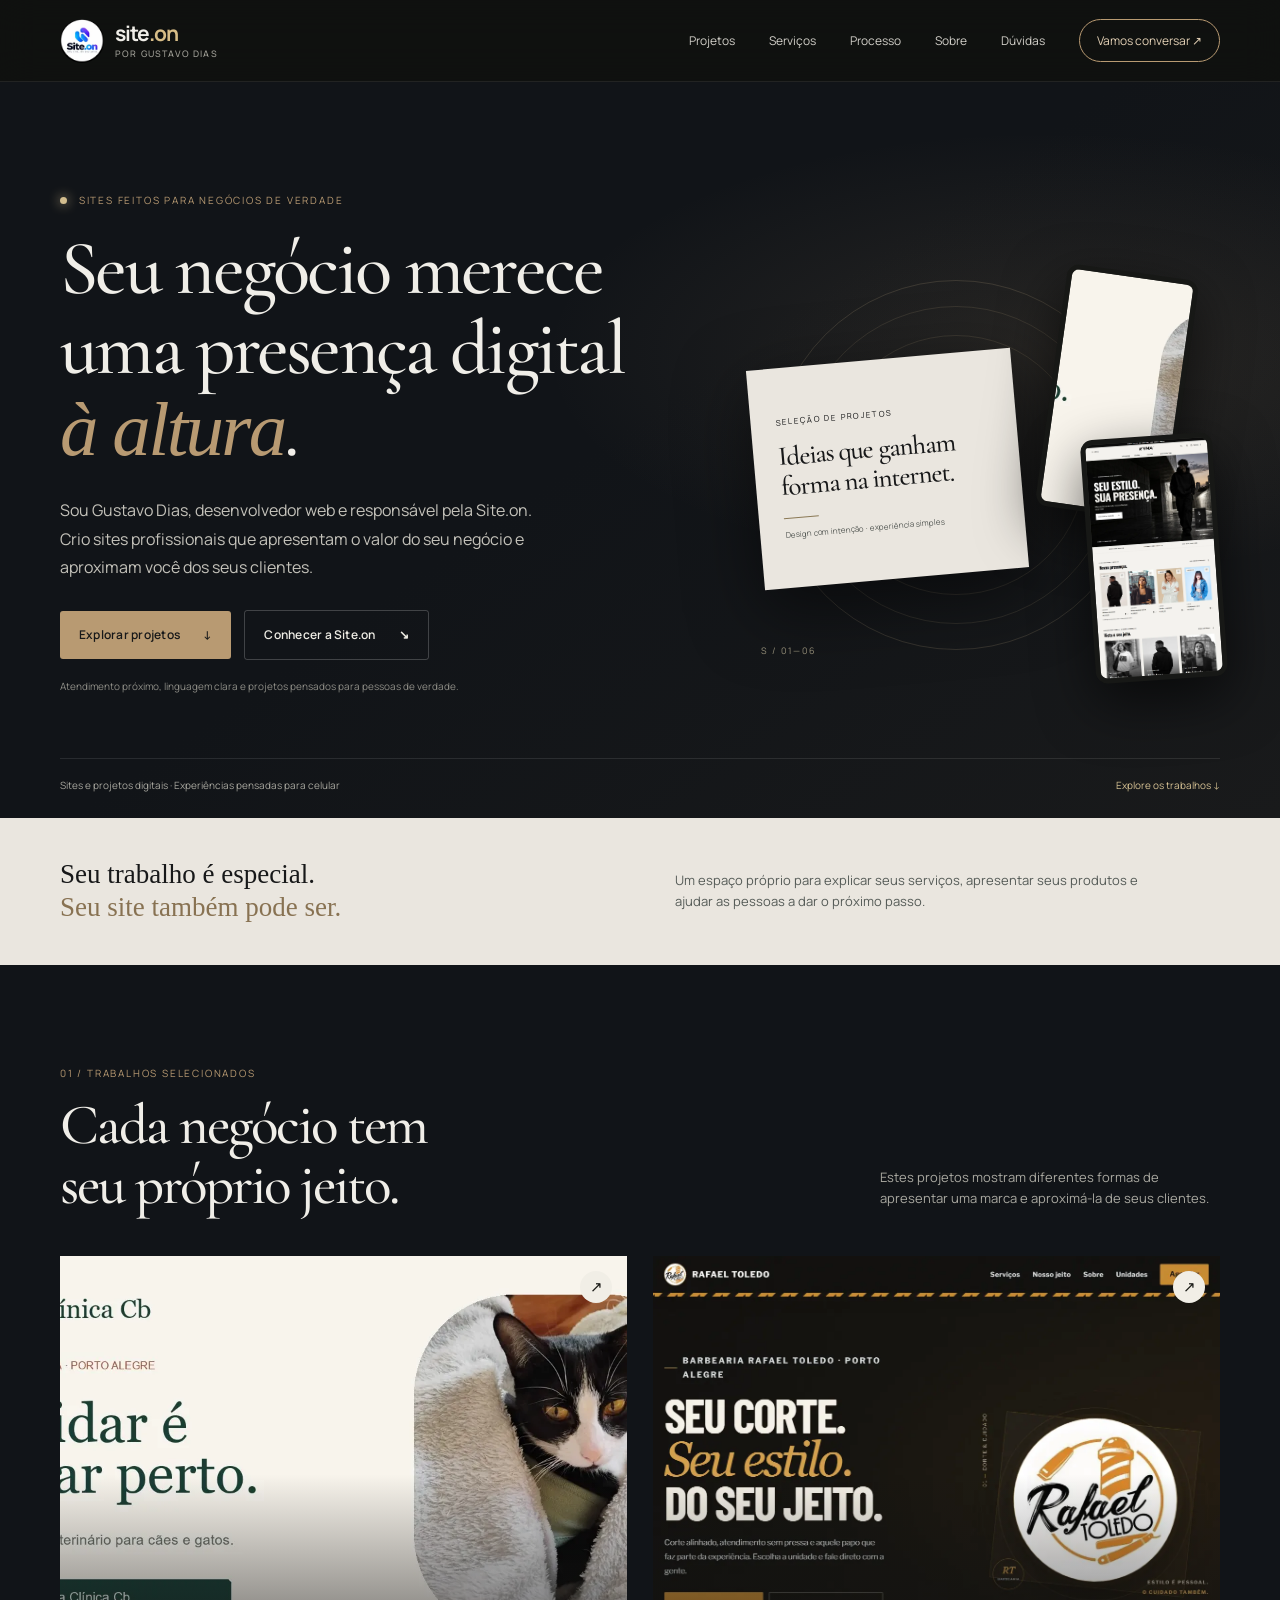
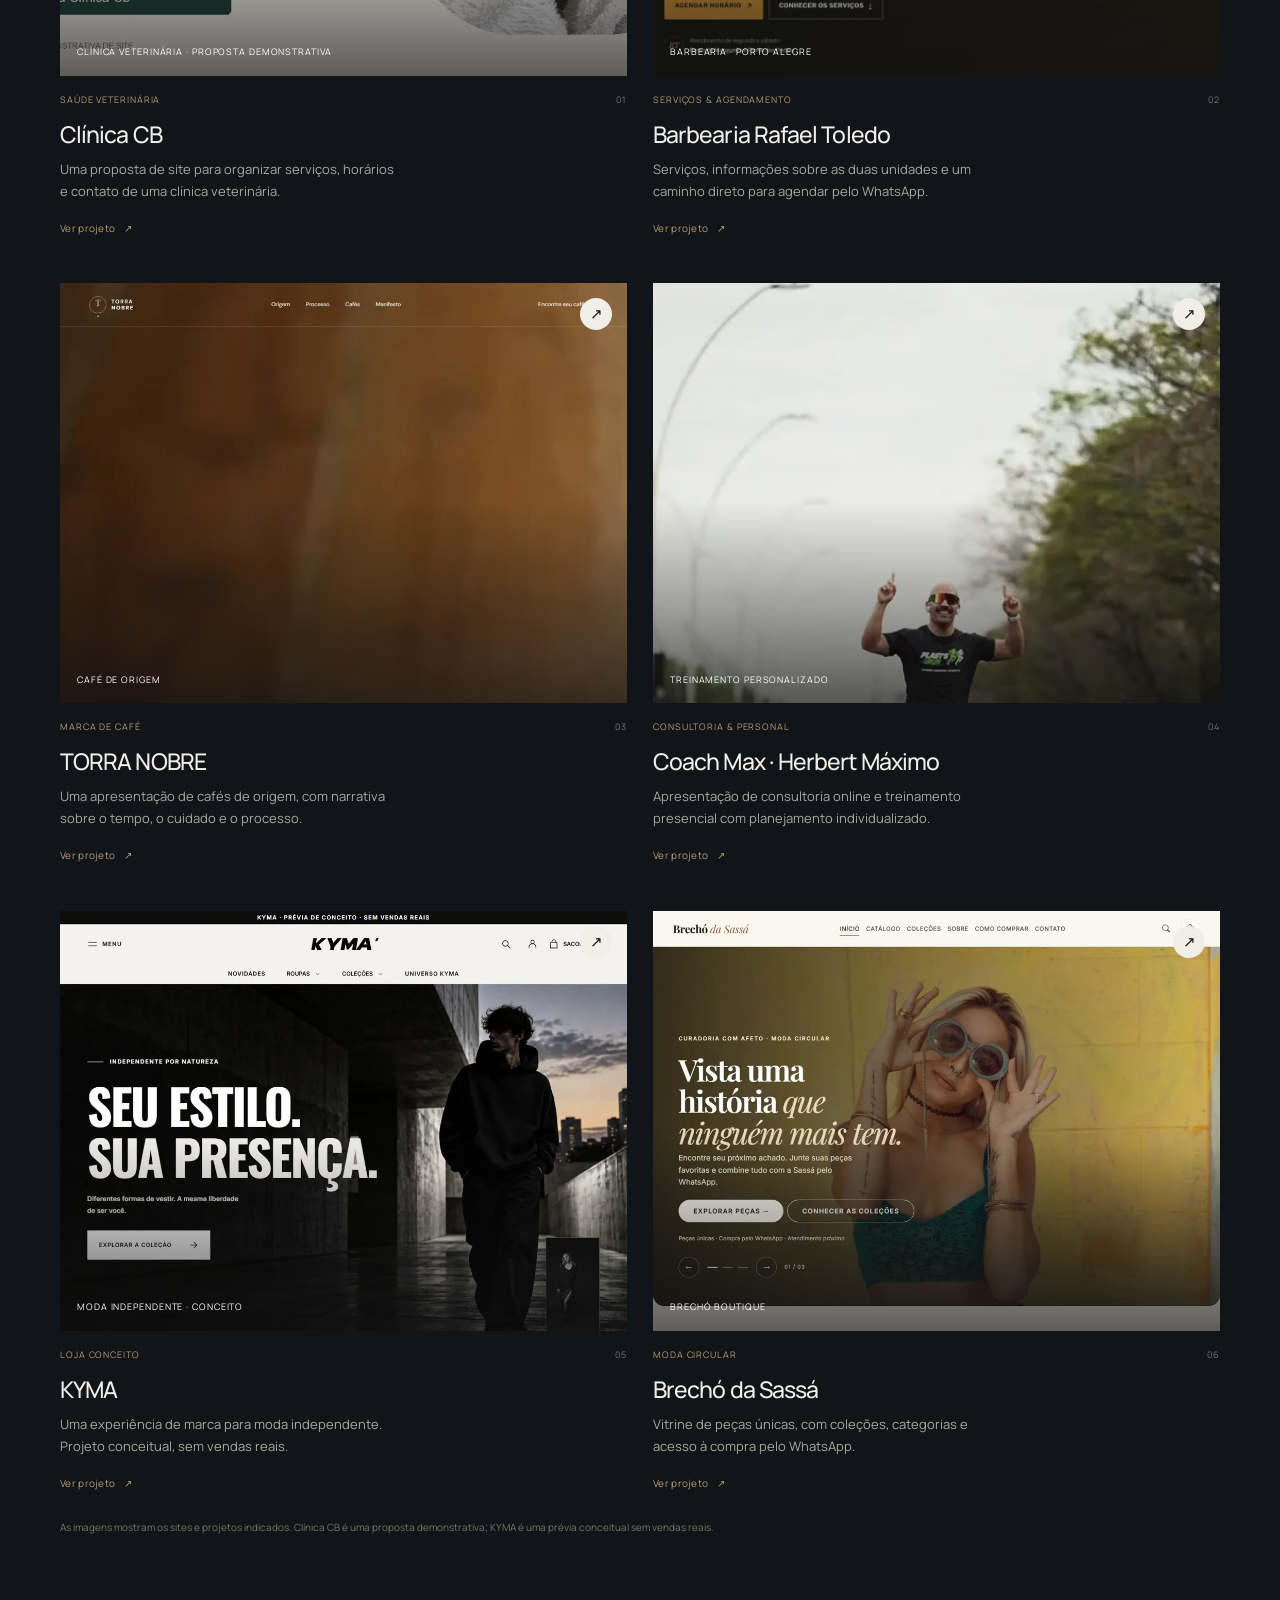
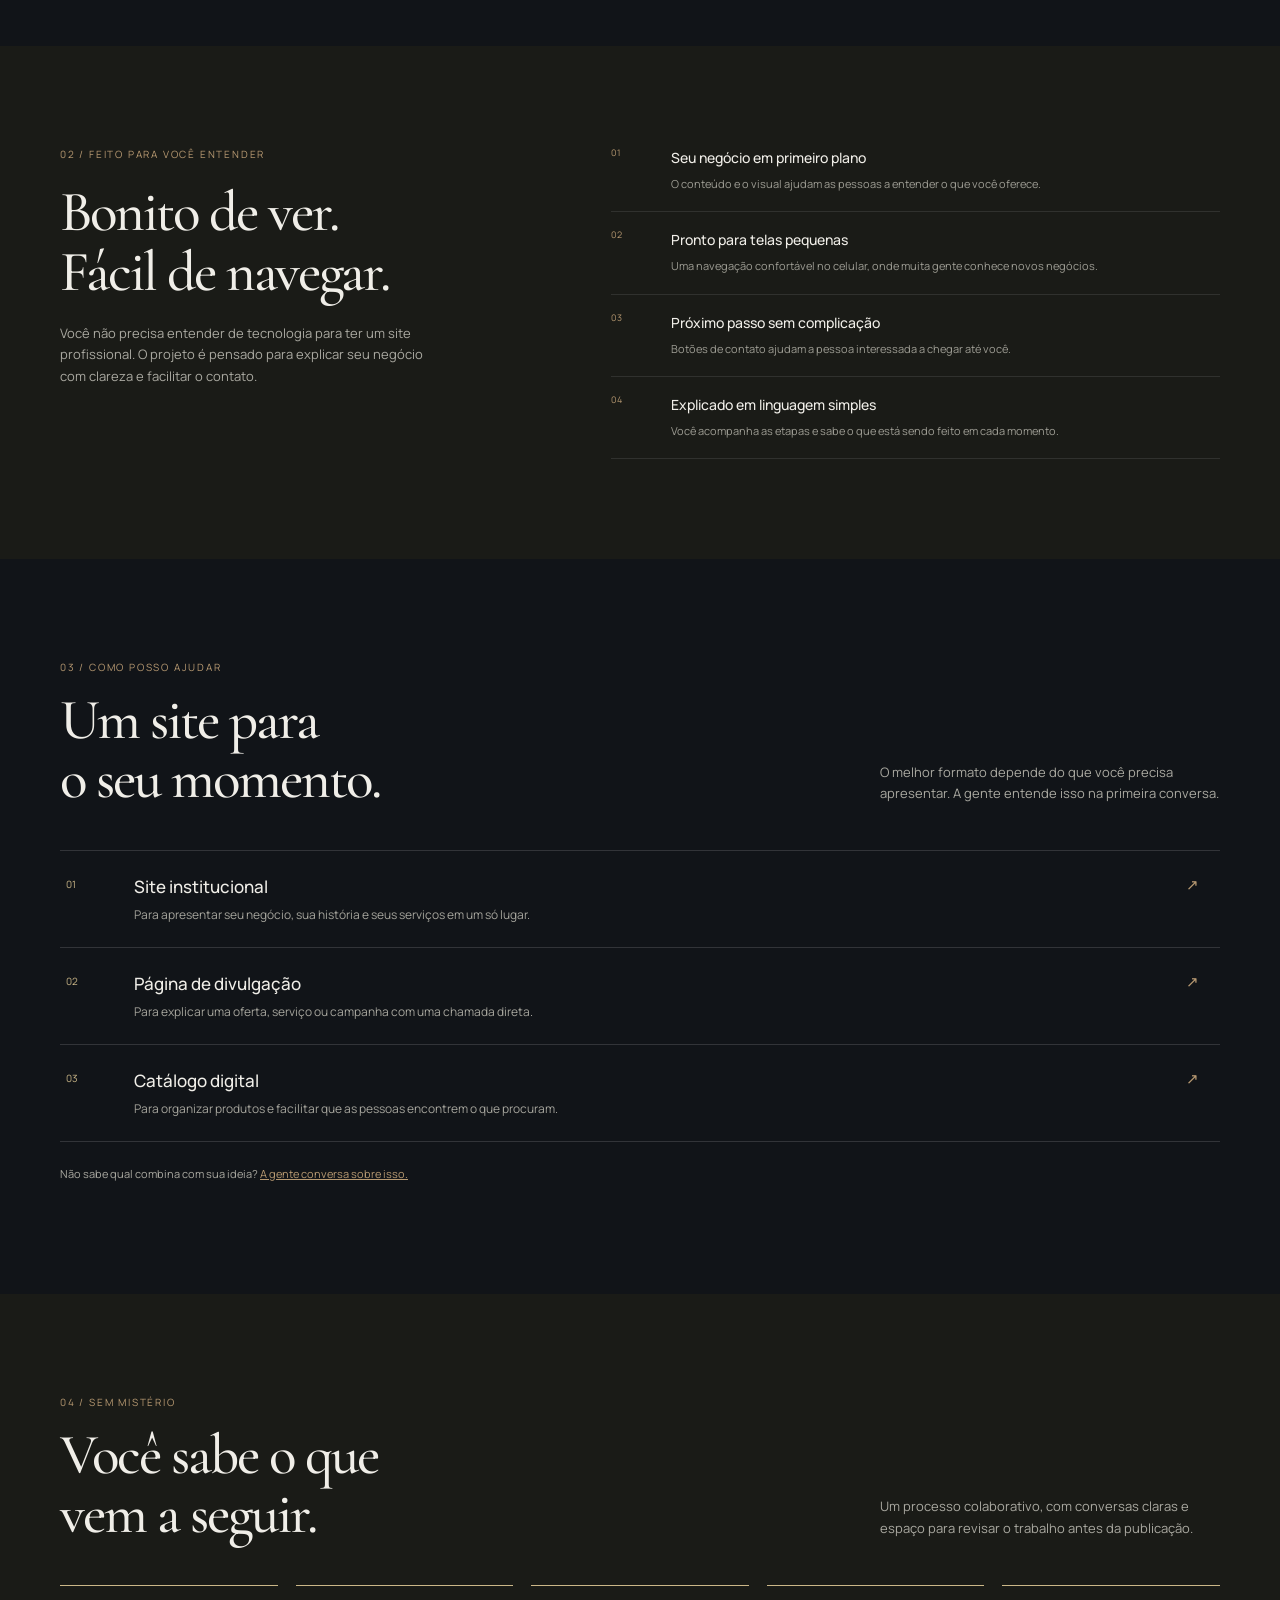
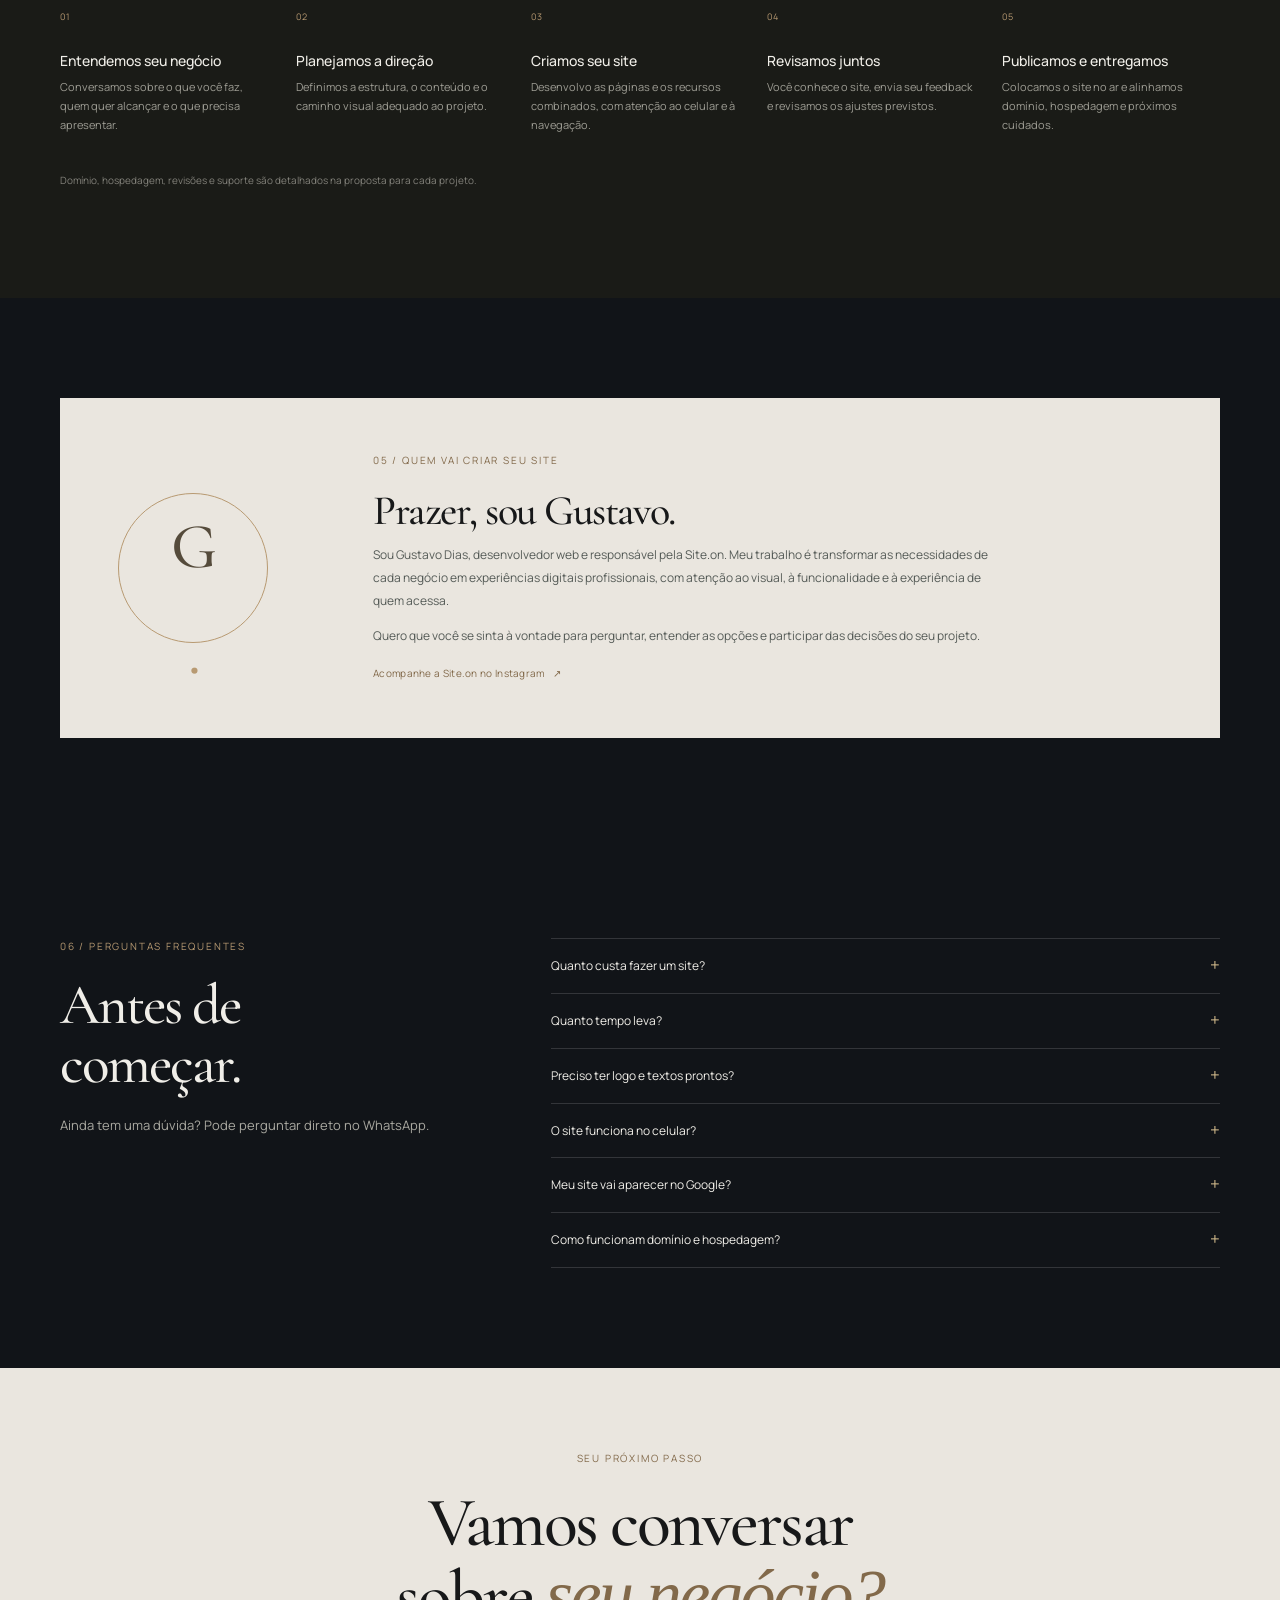
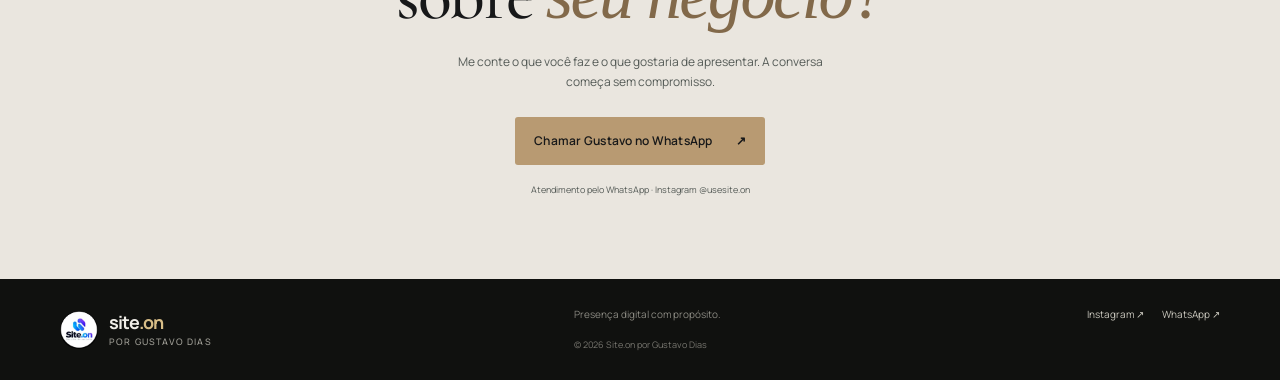
==== index.html @ c10a837b "Update portfolio projects and visual direction" ====
<!doctype html>
<html lang="pt-BR">
<head>
  <meta charset="utf-8"><meta name="viewport" content="width=device-width,initial-scale=1">
  <meta name="theme-color" content="#111418"><meta name="description" content="Sites profissionais para pequenos negócios. Conheça os projetos de Gustavo Dias, da Site.on, e conte sua ideia pelo WhatsApp.">
  <meta property="og:title" content="Site.on por Gustavo Dias — Seu negócio merece uma presença digital à altura"><meta property="og:description" content="Uma seleção de sites e experiências digitais feitas para negócios. Conheça os projetos e converse com Gustavo."><meta property="og:image" content="https://gusdias-coder.github.io/site-on-portfolio/img/site-on-social-preview.png">
  <title>Site.on por Gustavo Dias — sites para pequenos negócios</title><link rel="icon" href="img/logo.webp" type="image/webp"><link rel="stylesheet" href="css/style.css"><link rel="stylesheet" href="css/premium.css">
</head>
<body>
  <a class="skip" href="#conteudo">Pular para o conteúdo</a>
  <header class="header"><div class="container nav"><a class="brand" href="#inicio" aria-label="Site.on por Gustavo Dias, início"><img src="img/logo.webp" alt="" width="44" height="44"><span>site<span class="accent">.on</span><small>por Gustavo Dias</small></span></a>
    <button class="menu-toggle" aria-expanded="false" aria-controls="navigation">Menu <span aria-hidden="true">☰</span></button>
    <nav id="navigation" aria-label="Navegação principal"><a href="#projetos">Projetos</a><a href="#servicos">Serviços</a><a href="#processo">Processo</a><a href="#sobre">Sobre</a><a href="#duvidas">Dúvidas</a><a class="nav-cta" href="https://wa.me/5551995118200?text=Ol%C3%A1%2C%20Gustavo!%20Conheci%20seu%20portf%C3%B3lio%20e%20quero%20conversar%20sobre%20um%20site." target="_blank" rel="noopener">Vamos conversar <span aria-hidden="true">↗</span></a></nav></div></header>
  <main id="conteudo">
    <section class="hero" id="inicio"><div class="container hero-grid"><div class="hero-copy"><p class="eyebrow"><span class="pulse"></span> Sites feitos para negócios de verdade</p><h1>Seu negócio merece uma presença digital <em>à altura</em>.</h1><p class="intro">Sou Gustavo Dias, desenvolvedor web e responsável pela Site.on. Crio sites profissionais que apresentam o valor do seu negócio e aproximam você dos seus clientes.</p><div class="actions"><a class="button button-light" href="#projetos">Explorar projetos <span aria-hidden="true">↓</span></a><a class="button button-quiet" href="#sobre">Conhecer a Site.on <span aria-hidden="true">↘</span></a></div><p class="micro">Atendimento próximo, linguagem clara e projetos pensados para pessoas de verdade.</p></div>
      <div class="hero-art" aria-label="Seleção de projetos reais"><div class="art-orbit"></div><div class="art-note"><span class="note-kicker">SELEÇÃO DE PROJETOS</span><strong>Ideias que ganham<br>forma na internet.</strong><span class="note-line"></span><small>Design com intenção · experiência simples</small></div><figure class="art-screen screen-one"><img src="img/portfolio-clinica-cb.webp" alt="Captura do site demonstrativo da Clínica CB"></figure><figure class="art-screen screen-two"><img src="img/portfolio-kyma.webp" alt="Captura do site conceitual KYMA"></figure><span class="art-index">S / 01—06</span></div></div><div class="container hero-foot"><span>Sites e projetos digitais · Experiências pensadas para celular</span><a href="#projetos">Explore os trabalhos <span aria-hidden="true">↓</span></a></div></section>
    <section class="intro-strip"><div class="container strip-grid"><p>Seu trabalho é especial.<br><strong>Seu site também pode ser.</strong></p><p>Um espaço próprio para explicar seus serviços, apresentar seus produtos e ajudar as pessoas a dar o próximo passo.</p></div></section>
    <section class="section projects" id="projetos"><div class="container"><div class="section-head"><div><p class="eyebrow">01 / Trabalhos selecionados</p><h2>Cada negócio tem<br>seu próprio jeito.</h2></div><p>Estes projetos mostram diferentes formas de apresentar uma marca e aproximá-la de seus clientes.</p></div>
      <div class="project-grid"><article class="project-card"><a class="project-image" href="projetos/clinica-cb/"><img src="img/portfolio-clinica-cb.webp" loading="lazy" alt="Imagem de apresentação do site demonstrativo da Clínica CB, com gato e chamada Cuidar é estar perto."><span class="image-tag">Clínica veterinária · Proposta demonstrativa</span><span class="image-arrow" aria-hidden="true">↗</span></a><div class="project-meta"><span>Saúde veterinária</span><span>01</span></div><h3>Clínica CB</h3><p>Uma proposta de site para organizar serviços, horários e contato de uma clínica veterinária.</p><a class="text-link" href="projetos/clinica-cb/">Ver projeto <span aria-hidden="true">↗</span></a></article>
<article class="project-card"><a class="project-image" href="projetos/barbearia-rafael-toledo/"><img src="img/portfolio-barbearia.webp" loading="lazy" alt="Captura da página da Barbearia Rafael Toledo: Seu corte. Seu estilo. Do seu jeito."><span class="image-tag">Barbearia · Porto Alegre</span><span class="image-arrow" aria-hidden="true">↗</span></a><div class="project-meta"><span>Serviços &amp; agendamento</span><span>02</span></div><h3>Barbearia Rafael Toledo</h3><p>Serviços, informações sobre as duas unidades e um caminho direto para agendar pelo WhatsApp.</p><a class="text-link" href="projetos/barbearia-rafael-toledo/">Ver projeto <span aria-hidden="true">↗</span></a></article>
<article class="project-card"><a class="project-image" href="projetos/torra-nobre/"><img src="img/portfolio-torra-nobre.webp" loading="lazy" alt="Captura da página da TORRA NOBRE: O tempo transforma. A origem define."><span class="image-tag">Café de origem</span><span class="image-arrow" aria-hidden="true">↗</span></a><div class="project-meta"><span>Marca de café</span><span>03</span></div><h3>TORRA NOBRE</h3><p>Uma apresentação de cafés de origem, com narrativa sobre o tempo, o cuidado e o processo.</p><a class="text-link" href="projetos/torra-nobre/">Ver projeto <span aria-hidden="true">↗</span></a></article>
<article class="project-card"><a class="project-image" href="projetos/coach-max/"><img src="img/portfolio-coach-max.webp" loading="lazy" alt="Herbert Máximo correndo, imagem usada no site do Coach Max."><span class="image-tag">Treinamento personalizado</span><span class="image-arrow" aria-hidden="true">↗</span></a><div class="project-meta"><span>Consultoria &amp; personal</span><span>04</span></div><h3>Coach Max · Herbert Máximo</h3><p>Apresentação de consultoria online e treinamento presencial com planejamento individualizado.</p><a class="text-link" href="projetos/coach-max/">Ver projeto <span aria-hidden="true">↗</span></a></article>
<article class="project-card"><a class="project-image" href="projetos/kyma/"><img src="img/portfolio-kyma.webp" loading="lazy" alt="Captura da loja-conceito KYMA: Seu estilo. Sua presença."><span class="image-tag">Moda independente · Conceito</span><span class="image-arrow" aria-hidden="true">↗</span></a><div class="project-meta"><span>Loja conceito</span><span>05</span></div><h3>KYMA</h3><p>Uma experiência de marca para moda independente. Projeto conceitual, sem vendas reais.</p><a class="text-link" href="projetos/kyma/">Ver projeto <span aria-hidden="true">↗</span></a></article>
<article class="project-card"><a class="project-image" href="projetos/brecho-da-sassa/"><img src="img/portfolio-brecho.webp" loading="lazy" alt="Captura do site Brechó da Sassá: Vista uma história que ninguém mais tem."><span class="image-tag">Brechó boutique</span><span class="image-arrow" aria-hidden="true">↗</span></a><div class="project-meta"><span>Moda circular</span><span>06</span></div><h3>Brechó da Sassá</h3><p>Vitrine de peças únicas, com coleções, categorias e acesso à compra pelo WhatsApp.</p><a class="text-link" href="projetos/brecho-da-sassa/">Ver projeto <span aria-hidden="true">↗</span></a></article></div><p class="caption">As imagens mostram os sites e projetos indicados. Clínica CB é uma proposta demonstrativa; KYMA é uma prévia conceitual sem vendas reais.</p></div></section>
    <section class="section promise" id="beneficios"><div class="container promise-grid"><div><p class="eyebrow">02 / Feito para você entender</p><h2>Bonito de ver.<br>Fácil de navegar.</h2><p class="body-copy">Você não precisa entender de tecnologia para ter um site profissional. O projeto é pensado para explicar seu negócio com clareza e facilitar o contato.</p></div><div class="benefits"><article><span>01</span><div><h3>Seu negócio em primeiro plano</h3><p>O conteúdo e o visual ajudam as pessoas a entender o que você oferece.</p></div></article><article><span>02</span><div><h3>Pronto para telas pequenas</h3><p>Uma navegação confortável no celular, onde muita gente conhece novos negócios.</p></div></article><article><span>03</span><div><h3>Próximo passo sem complicação</h3><p>Botões de contato ajudam a pessoa interessada a chegar até você.</p></div></article><article><span>04</span><div><h3>Explicado em linguagem simples</h3><p>Você acompanha as etapas e sabe o que está sendo feito em cada momento.</p></div></article></div></div></section>
    <section class="section services" id="servicos"><div class="container"><div class="section-head"><div><p class="eyebrow">03 / Como posso ajudar</p><h2>Um site para<br>o seu momento.</h2></div><p>O melhor formato depende do que você precisa apresentar. A gente entende isso na primeira conversa.</p></div><div class="service-list"><article><span>01</span><div><h3>Site institucional</h3><p>Para apresentar seu negócio, sua história e seus serviços em um só lugar.</p></div><span class="service-symbol" aria-hidden="true">↗</span></article><article><span>02</span><div><h3>Página de divulgação</h3><p>Para explicar uma oferta, serviço ou campanha com uma chamada direta.</p></div><span class="service-symbol" aria-hidden="true">↗</span></article><article><span>03</span><div><h3>Catálogo digital</h3><p>Para organizar produtos e facilitar que as pessoas encontrem o que procuram.</p></div><span class="service-symbol" aria-hidden="true">↗</span></article></div><p class="service-note">Não sabe qual combina com sua ideia? <a href="#contato">A gente conversa sobre isso.</a></p></div></section>
    <section class="section process" id="processo"><div class="container"><div class="section-head"><div><p class="eyebrow">04 / Sem mistério</p><h2>Você sabe o que<br>vem a seguir.</h2></div><p>Um processo colaborativo, com conversas claras e espaço para revisar o trabalho antes da publicação.</p></div><ol class="steps"><li><span>01</span><h3>Entendemos seu negócio</h3><p>Conversamos sobre o que você faz, quem quer alcançar e o que precisa apresentar.</p></li><li><span>02</span><h3>Planejamos a direção</h3><p>Definimos a estrutura, o conteúdo e o caminho visual adequado ao projeto.</p></li><li><span>03</span><h3>Criamos seu site</h3><p>Desenvolvo as páginas e os recursos combinados, com atenção ao celular e à navegação.</p></li><li><span>04</span><h3>Revisamos juntos</h3><p>Você conhece o site, envia seu feedback e revisamos os ajustes previstos.</p></li><li><span>05</span><h3>Publicamos e entregamos</h3><p>Colocamos o site no ar e alinhamos domínio, hospedagem e próximos cuidados.</p></li></ol><p class="process-foot">Domínio, hospedagem, revisões e suporte são detalhados na proposta para cada projeto.</p></div></section>
    <section class="section about" id="sobre"><div class="container about-panel"><div class="about-mark">G<span>.</span></div><div><p class="eyebrow">05 / Quem vai criar seu site</p><h2>Prazer, sou Gustavo.</h2><p>Sou Gustavo Dias, desenvolvedor web e responsável pela Site.on. Meu trabalho é transformar as necessidades de cada negócio em experiências digitais profissionais, com atenção ao visual, à funcionalidade e à experiência de quem acessa.</p><p>Quero que você se sinta à vontade para perguntar, entender as opções e participar das decisões do seu projeto.</p><a href="https://instagram.com/usesite.on" target="_blank" rel="noopener" class="text-link">Acompanhe a Site.on no Instagram <span aria-hidden="true">↗</span></a></div></div></section>
    <section class="section faq" id="duvidas"><div class="container faq-grid"><div><p class="eyebrow">06 / Perguntas frequentes</p><h2>Antes de<br>começar.</h2><p class="body-copy">Ainda tem uma dúvida? Pode perguntar direto no WhatsApp.</p></div><div class="questions"><details><summary>Quanto custa fazer um site?<span>+</span></summary><p>O investimento depende do formato, do conteúdo e dos recursos necessários. Depois de entender sua ideia, envio uma proposta com valores e escopo definidos.</p></details><details><summary>Quanto tempo leva?<span>+</span></summary><p>O prazo é combinado na proposta, considerando o tamanho do projeto, os materiais disponíveis e as etapas de revisão.</p></details><details><summary>Preciso ter logo e textos prontos?<span>+</span></summary><p>Não precisa ter tudo pronto para conversar. Se já tiver logo, fotos, textos ou referências, eles ajudam a entender seu negócio e planejar o que falta.</p></details><details><summary>O site funciona no celular?<span>+</span></summary><p>Sim. Os layouts são preparados para diferentes tamanhos de tela, com atenção à leitura e à navegação pelo celular.</p></details><details><summary>Meu site vai aparecer no Google?<span>+</span></summary><p>O site pode ser publicado com uma estrutura técnica organizada para mecanismos de busca. Posição e visibilidade dependem também do conteúdo, da concorrência e de outros fatores; não há promessa de colocação específica.</p></details><details><summary>Como funcionam domínio e hospedagem?<span>+</span></summary><p>Domínio é o endereço do site; hospedagem mantém os arquivos disponíveis. As opções, os custos e as responsabilidades são explicados antes de iniciar o projeto.</p></details></div></div></section>
    <section class="contact" id="contato"><div class="container contact-inner"><p class="eyebrow">Seu próximo passo</p><h2>Vamos conversar<br>sobre <em>seu negócio?</em></h2><p>Me conte o que você faz e o que gostaria de apresentar. A conversa começa sem compromisso.</p><a class="button button-light" href="https://wa.me/5551995118200?text=Ol%C3%A1%2C%20Gustavo!%20Conheci%20seu%20portf%C3%B3lio%20e%20quero%20conversar%20sobre%20um%20site%20para%20meu%20neg%C3%B3cio." target="_blank" rel="noopener">Chamar Gustavo no WhatsApp <span aria-hidden="true">↗</span></a><small>Atendimento pelo WhatsApp · Instagram @usesite.on</small></div></section>
  </main>
  <footer class="footer"><div class="container footer-row"><a class="brand" href="#inicio"><img src="img/logo.webp" alt="" width="38" height="38"><span>site<span class="accent">.on</span><small>por Gustavo Dias</small></span></a><p>Presença digital com propósito.</p><div><a href="https://instagram.com/usesite.on" target="_blank" rel="noopener">Instagram ↗</a><a href="https://wa.me/5551995118200" target="_blank" rel="noopener">WhatsApp ↗</a></div><small>© <span id="year"></span> Site.on por Gustavo Dias</small></div></footer>
  <script src="js/main.js" defer></script>
</body></html>
---- css/style.css ----
@font-face{font-family:Jakarta;src:url('../fonts/plus-jakarta-sans-latin.woff2') format('woff2');font-display:swap}*{box-sizing:border-box}html{scroll-behavior:smooth;scroll-padding-top:92px}body{margin:0;background:#10110f;color:#f0eee8;font-family:Jakarta,Arial,sans-serif;font-size:15px;line-height:1.65;-webkit-font-smoothing:antialiased}a{color:inherit}img{display:block;max-width:100%}.container{width:min(1160px,calc(100% - 48px));margin-inline:auto}.skip{position:absolute;left:12px;top:-60px;z-index:20;background:#fff;color:#111;padding:12px}.skip:focus{top:12px}.header{height:82px;position:sticky;top:0;z-index:10;background:rgba(16,17,15,.9);backdrop-filter:blur(18px);border-bottom:1px solid rgba(255,255,255,.08)}.nav{height:100%;display:flex;align-items:center;justify-content:space-between}.brand{display:flex;gap:11px;align-items:center;text-decoration:none;font-size:21px;font-weight:700;line-height:1.05;letter-spacing:-1px}.brand img{object-fit:contain;border-radius:50%}.brand small{display:block;margin-top:5px;color:#a09f97;font-size:9px;font-weight:500;letter-spacing:.13em;text-transform:uppercase}.accent{color:#d7bd87}.nav nav{display:flex;align-items:center;gap:34px}.nav nav a{text-decoration:none;color:#d2d0c9;font-size:12px}.nav nav a:hover,.footer a:hover,.text-link:hover{color:#d8c092}.nav nav .nav-cta{border:1px solid rgba(215,189,135,.6);border-radius:40px;padding:11px 17px;color:#ead8b6}.menu-toggle{display:none;background:none;border:0;color:white;font:inherit}.hero{position:relative;overflow:hidden;padding:86px 0 24px;background:radial-gradient(ellipse at 82% 37%,rgba(185,159,111,.11),transparent 32%),linear-gradient(145deg,#10110f 50%,#151611)}.hero-grid{min-height:510px;display:grid;grid-template-columns:1fr .88fr;align-items:center;gap:32px}.hero-copy{padding:24px 0 54px;max-width:570px}.eyebrow{font-size:10px;letter-spacing:.18em;text-transform:uppercase;color:#cbb788;margin:0 0 20px}.pulse{display:inline-block;width:7px;height:7px;margin-right:8px;border-radius:50%;background:#d3bd8e;box-shadow:0 0 12px #d3bd8e}.hero h1,.section h2,.contact h2{font-size:clamp(45px,6.2vw,77px);letter-spacing:-.065em;line-height:1.04;font-weight:500;margin:0;max-width:660px}.hero h1 em,.contact h2 em{font-family:Georgia,serif;font-weight:400;color:#d4bb89}.intro{max-width:485px;color:#c4c2ba;font-size:16px;line-height:1.8;margin:25px 0 28px}.actions{display:flex;align-items:center;gap:13px}.button{display:inline-flex;align-items:center;gap:23px;text-decoration:none;font-size:12px;font-weight:600;letter-spacing:.02em;border-radius:3px;padding:14px 19px;transition:transform .2s,background .2s}.button:hover{transform:translateY(-2px)}.button-light{background:#d8c294;color:#171713}.button-light:hover{background:#e5d4ad}.button-quiet{border:1px solid rgba(255,255,255,.2);color:#efede5}.micro{font-size:10px;color:#8e8d86;margin-top:18px}.hero-art{height:450px;position:relative}.art-orbit{position:absolute;width:370px;height:370px;border:1px solid rgba(217,194,148,.16);border-radius:50%;top:42px;left:50%;transform:translateX(-50%)}.art-orbit:before,.art-orbit:after{content:"";position:absolute;border:1px solid rgba(217,194,148,.12);border-radius:50%;inset:25px}.art-orbit:after{inset:54px}.art-note{position:absolute;z-index:2;top:121px;left:12%;width:265px;height:220px;padding:25px;background:#d6c198;color:#191915;box-shadow:0 22px 70px #0008;transform:rotate(-5deg);display:flex;flex-direction:column;justify-content:center}.note-kicker{font-size:8px;letter-spacing:.17em}.art-note strong{font-family:Georgia,serif;font-size:27px;line-height:1.1;margin-top:14px;letter-spacing:-.04em}.note-line{height:1px;background:#8b7955;width:35px;margin:16px 0 9px}.art-note small{font-size:8px;color:#4e483a}.art-screen{position:absolute;z-index:3;margin:0;width:132px;height:244px;overflow:hidden;border:5px solid #171816;border-radius:12px;box-shadow:0 20px 55px #0009;background:#282925}.art-screen img{width:100%;height:100%;object-fit:cover;object-position:top}.screen-one{right:7%;top:33px;transform:rotate(8deg)}.screen-two{right:0;bottom:8px;transform:rotate(-4deg)}.art-index{position:absolute;left:13%;bottom:29px;font-size:9px;letter-spacing:.2em;color:#9d967f}.hero-foot{display:flex;justify-content:space-between;border-top:1px solid #ffffff19;padding-top:18px;font-size:10px;color:#a7a69e}.hero-foot a{text-decoration:none;color:#d6c294}.intro-strip{background:#e8e4d9;color:#201f1b;padding:40px 0}.strip-grid{display:grid;grid-template-columns:1fr 1fr;align-items:center;gap:70px}.strip-grid p:first-child{font-family:Georgia,serif;font-size:27px;line-height:1.24;margin:0}.strip-grid p:first-child strong{font-weight:400;color:#82704f}.strip-grid p:last-child{font-size:13px;max-width:490px;margin:0;color:#5d5a51}.section{padding:100px 0}.section-head{display:flex;justify-content:space-between;align-items:end;gap:50px;margin-bottom:42px}.section-head .eyebrow{margin-bottom:14px}.section h2{font-size:clamp(38px,5vw,57px)}.section-head>p{max-width:340px;color:#aaa9a1;font-size:13px;margin:0 0 4px}.project-grid{display:grid;grid-template-columns:repeat(3,1fr);gap:42px 24px}.project-card{min-width:0}.project-image{height:320px;position:relative;overflow:hidden;display:block;text-decoration:none;background:#282722}.project-image:after{content:"";position:absolute;inset:0;background:linear-gradient(0deg,#1118,transparent 45%);pointer-events:none}.project-image img{width:100%;height:100%;object-fit:cover;object-position:top;transition:transform .5s}.project-image:hover img{transform:scale(1.035)}.tone-sand{background:#d5cab5}.tone-pink{background:#d7a7b5}.tone-olive{background:#77745d}.tone-blue{background:#968777}.tone-mono{background:#d5d4cf}.image-tag{position:absolute;z-index:2;left:17px;bottom:16px;color:white;font-size:9px;letter-spacing:.1em;text-transform:uppercase}.image-arrow{position:absolute;z-index:2;right:15px;top:15px;width:32px;height:32px;border-radius:50%;background:#f1eee6;color:#181915;display:grid;place-items:center}.project-meta{display:flex;justify-content:space-between;color:#bba77c;font-size:9px;letter-spacing:.1em;text-transform:uppercase;margin-top:17px}.project-meta span:last-child{color:#77766f}.project-card h3{font-size:20px;font-weight:500;letter-spacing:-.04em;margin:8px 0 4px}.project-card p{font-size:12px;color:#a9a8a0;line-height:1.7;max-width:340px;min-height:42px;margin:0 0 12px}.text-link{font-size:10px;text-decoration:none;color:#d5c194;letter-spacing:.03em}.text-link span{padding-left:6px}.caption{font-size:10px;color:#75756e;margin-top:25px}.promise{background:#1a1b17}.promise-grid{display:grid;grid-template-columns:.85fr 1.15fr;gap:100px}.body-copy{color:#aaa9a1;font-size:13px;max-width:390px;margin-top:22px}.benefits article{display:grid;grid-template-columns:46px 1fr;gap:14px;border-bottom:1px solid #ffffff19;padding:16px 0 18px}.benefits article:first-child{padding-top:0}.benefits article>span,.steps li>span{font-size:9px;color:#cbb788;letter-spacing:.12em}.benefits h3,.steps h3{font-size:14px;font-weight:500;margin:0 0 5px}.benefits p,.steps p{margin:0;color:#9e9d94;font-size:11px;line-height:1.75}.service-list{border-top:1px solid #ffffff23}.service-list article{display:grid;grid-template-columns:50px 1fr 28px;align-items:start;gap:18px;border-bottom:1px solid #ffffff23;padding:22px 6px}.service-list article>span:first-child{font-size:10px;color:#cbb788;padding-top:3px}.service-list h3{font-size:17px;font-weight:500;margin:0 0 4px}.service-list p{margin:0;color:#a5a49c;font-size:12px;max-width:560px}.service-symbol{color:#d2bb8b}.service-note{font-size:11px;color:#aaa9a1;margin-top:23px}.service-note a{color:#d5c194}.process{background:#1a1b17}.steps{display:grid;grid-template-columns:repeat(4,1fr);gap:24px;list-style:none;margin:0;padding:0}.steps li{border-top:1px solid #cbb788;padding:17px 9px 10px 0}.steps h3{margin-top:21px}.process-foot{font-size:10px;color:#83827b;margin-top:27px}.about-panel{background:#e7e3d9;color:#26251f;padding:54px 58px;display:grid;grid-template-columns:190px 1fr;gap:65px;align-items:center}.about-mark{width:150px;height:150px;border:1px solid #b5a47f;border-radius:50%;display:grid;place-items:center;font-family:Georgia,serif;font-size:64px;color:#665b44;position:relative}.about-mark span{color:#bc9c5c}.about-panel .eyebrow{color:#83734f}.about-panel h2{font-size:42px}.about-panel p:not(.eyebrow){max-width:620px;color:#615f57;font-size:12px;line-height:1.9}.about-panel .text-link{color:#6d5d3f}.faq-grid{display:grid;grid-template-columns:.75fr 1.25fr;gap:90px}.questions details{border-bottom:1px solid #ffffff24;padding:17px 0}.questions details:first-child{border-top:1px solid #ffffff24}.questions summary{list-style:none;cursor:pointer;display:flex;justify-content:space-between;gap:24px;font-size:12px}.questions summary::-webkit-details-marker{display:none}.questions summary span{color:#d4bc8c;font-size:17px;line-height:1}.questions details[open] summary span{transform:rotate(45deg)}.questions details p{max-width:620px;margin:12px 25px 2px 0;color:#a4a39b;font-size:11px;line-height:1.8}.contact{background:#d7c397;color:#1e1d18;padding:82px 0}.contact-inner{text-align:center}.contact .eyebrow{color:#716143}.contact h2{font-size:clamp(44px,6vw,70px);margin:0 auto}.contact h2 em{color:#68583b}.contact-inner>p:not(.eyebrow){font-size:12px;color:#504a3d;max-width:390px;margin:19px auto 25px}.contact .button{margin:0 auto}.contact-inner>small{display:block;font-size:9px;color:#635b49;margin-top:18px}.footer{padding:27px 0;background:#10110f}.footer-row{display:grid;grid-template-columns:1fr 1fr auto;align-items:center;gap:15px}.footer .brand{grid-row:span 2;font-size:18px}.footer-row>p{font-size:10px;color:#8c8b83;margin:0}.footer-row>div{display:flex;gap:18px;justify-content:end}.footer-row>div a{font-size:10px;text-decoration:none;color:#c9c7bd}.footer-row>small{font-size:9px;color:#77766f;grid-column:2/4}.detail-hero{padding:70px 0}.detail-hero h1{font-size:clamp(42px,6vw,68px);letter-spacing:-.06em;line-height:1.05;font-weight:500}.detail-hero p{max-width:600px;color:#bbb9b1}.detail-image{width:100%;height:min(72vh,740px);object-fit:contain;background:#1b1c18}.detail-info{display:grid;grid-template-columns:1fr 2fr;gap:45px;padding:50px 0}.detail-info h2{font-size:24px;font-weight:500}.detail-info p{font-size:13px;color:#aaa99f}.detail-back{margin:30px 0;display:inline-block;color:#d8c294;font-size:12px}
@media(max-width:800px){.container{width:min(100% - 36px,600px)}.header{height:70px}.menu-toggle{display:block}.nav nav{display:none;position:absolute;left:0;right:0;top:69px;background:#151612;padding:20px 24px 26px;flex-direction:column;align-items:stretch;gap:18px;border-bottom:1px solid #ffffff1f}.nav nav.is-open{display:flex}.nav nav .nav-cta{text-align:center}.hero{padding-top:48px}.hero-grid{grid-template-columns:1fr;gap:0}.hero-copy{padding:15px 0 0}.hero h1{font-size:clamp(45px,11vw,68px)}.intro{font-size:14px}.hero-art{height:330px;margin:8px auto 0;width:min(100%,430px)}.art-orbit{width:280px;height:280px;top:25px}.art-note{top:81px;left:7%;width:215px;height:183px;padding:20px}.art-note strong{font-size:23px}.art-screen{width:103px;height:190px}.screen-one{right:5%;top:20px}.screen-two{right:0;bottom:9px}.art-index{left:8%;bottom:13px}.hero-foot{font-size:9px}.strip-grid{grid-template-columns:1fr;gap:12px}.section{padding:72px 0}.section-head{display:block;margin-bottom:30px}.section-head>p{margin-top:16px}.project-grid{grid-template-columns:repeat(2,1fr);gap:28px 15px}.project-image{height:250px}.project-card h3{font-size:17px}.promise-grid,.faq-grid{grid-template-columns:1fr;gap:32px}.steps{grid-template-columns:repeat(2,1fr);gap:18px}.about-panel{grid-template-columns:1fr;gap:24px;padding:34px 28px}.about-mark{width:100px;height:100px;font-size:45px}.about-panel h2{font-size:35px}.footer-row{grid-template-columns:1fr 1fr}.footer .brand{grid-row:auto}.footer-row>small{grid-column:1/3}.footer-row>div{justify-content:start}.detail-info{grid-template-columns:1fr;gap:5px}}
@media(max-width:480px){.container{width:calc(100% - 32px)}.hero h1{font-size:45px}.actions{align-items:stretch;flex-direction:column;width:max-content}.button{justify-content:space-between}.hero-foot span{max-width:52%}.hero-foot a{text-align:right}.project-grid{grid-template-columns:1fr}.project-image{height:300px}.project-card p{min-height:0}.steps{grid-template-columns:1fr 1fr;gap:14px}.steps h3{font-size:12px}.strip-grid p:first-child{font-size:24px}.footer-row{grid-template-columns:1fr}.footer-row>small{grid-column:auto}.footer-row>div{justify-content:start}.contact{padding:67px 0}}
@media(prefers-reduced-motion:reduce){*,*::before,*::after{scroll-behavior:auto!important;transition:none!important}}
---- css/premium.css ----
@import url('https://fonts.googleapis.com/css2?family=Cormorant+Garamond:ital,wght@0,400;0,500;1,400&family=Manrope:wght@400;500;600;700&display=swap');
:root{--ink:#111418;--paper:#eae6df;--gold:#b89a72;--mineral:#777c78}
body{background:var(--ink);font-family:Manrope,Arial,sans-serif}
.brand,.nav nav a,.button,.eyebrow,.micro,.project-meta,.image-tag,.text-link,.caption,.service-note,.process-foot,.questions summary,.contact-inner>small,.footer-row>small{font-family:Manrope,Arial,sans-serif}
.hero{background:radial-gradient(ellipse at 82% 37%,rgba(184,154,114,.13),transparent 34%),linear-gradient(145deg,#111418 48%,#191a1b)}
.hero h1,.section h2,.contact h2,.art-note strong,.about-mark{font-family:'Cormorant Garamond',Georgia,serif;font-weight:500;letter-spacing:-.035em}
.hero h1 em,.contact h2 em{color:var(--gold)}
.eyebrow,.text-link,.project-meta,.service-symbol,.benefits article>span,.steps li>span{color:var(--gold)}
.button-light{background:var(--gold);color:#171819}.button-light:hover{background:#c7ad8b}
.nav nav .nav-cta{border-color:#b89a72;color:#e2d0b5}
.art-note{background:#eae6df;color:#171819}.art-note small{color:#565a56}
.intro-strip,.about-panel{background:var(--paper);color:#171819}
.strip-grid p:first-child strong{color:#887252}.strip-grid p:last-child,.about-panel p:not(.eyebrow){color:#555b57}
.project-image{background:#25282a}.project-image:after{background:linear-gradient(0deg,#111a,transparent 48%)}
.about-mark{border-color:var(--gold);color:#554b3b}.about-mark span{color:var(--gold)}
.about-panel .eyebrow,.about-panel .text-link{color:#82694a}
.contact{background:var(--paper);color:#171819}.contact .eyebrow{color:#82694a}.contact h2 em{color:#82694a}.contact-inner>p:not(.eyebrow),.contact-inner>small{color:#555b57}
.service-note a{color:var(--gold)}
.detail-hero .detail-back{color:var(--gold)}.detail-image{background:#191b1d}
.detail-note{padding:16px 19px;margin-top:22px;border-left:2px solid var(--gold);background:#ffffff08;color:#d0cec6;font-size:12px;max-width:720px}
.project-grid{grid-template-columns:repeat(2,minmax(0,1fr));gap:44px 26px}.project-image{height:420px}.project-card h3{font-size:23px}.project-card p{font-size:13px;min-height:45px}
.steps{grid-template-columns:repeat(5,minmax(0,1fr));gap:18px}.detail-image{height:auto;max-height:none;object-fit:initial}.detail-image.detail-portrait{width:min(480px,100%);margin-inline:auto;background:transparent}
@media(max-width:800px){.project-image{height:310px}.project-card h3{font-size:20px}}
@media(max-width:560px){.project-grid{grid-template-columns:1fr}.project-image{height:340px}.project-card p{min-height:0}.section h2{font-size:46px}}
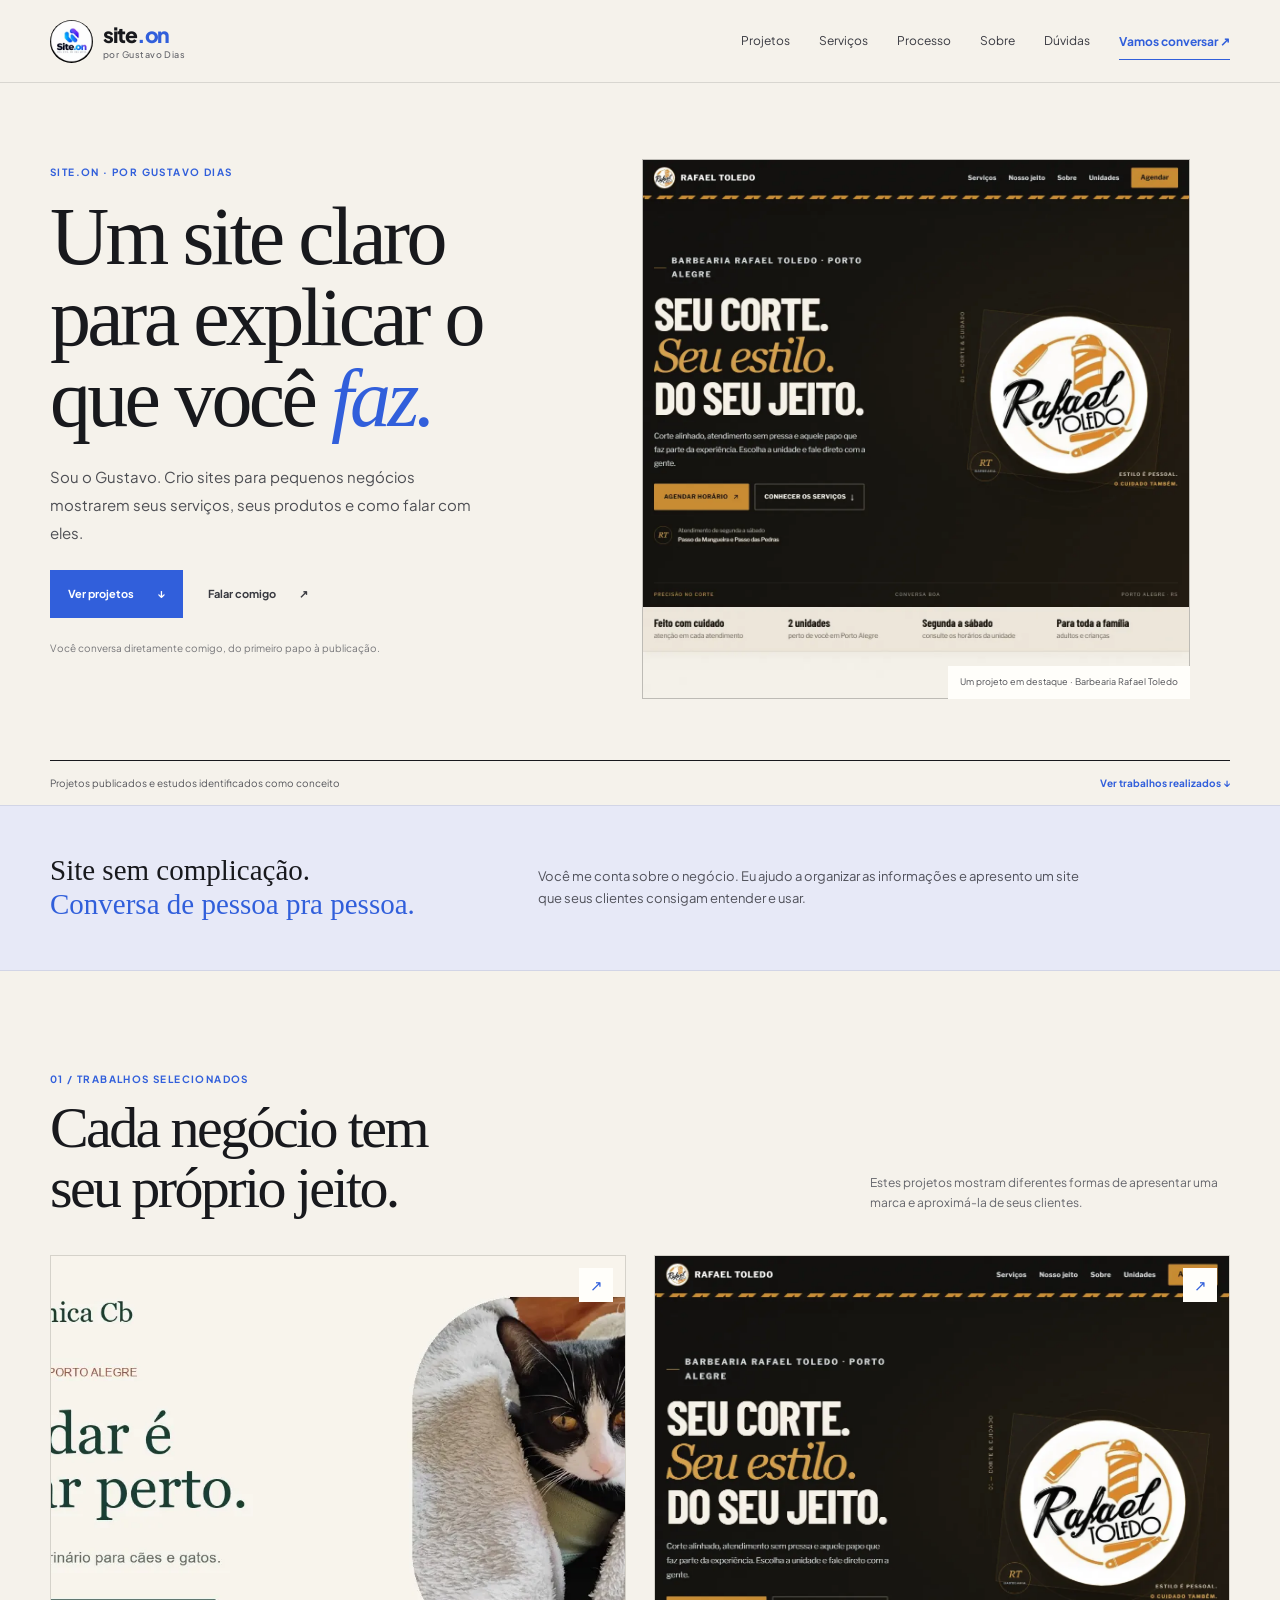
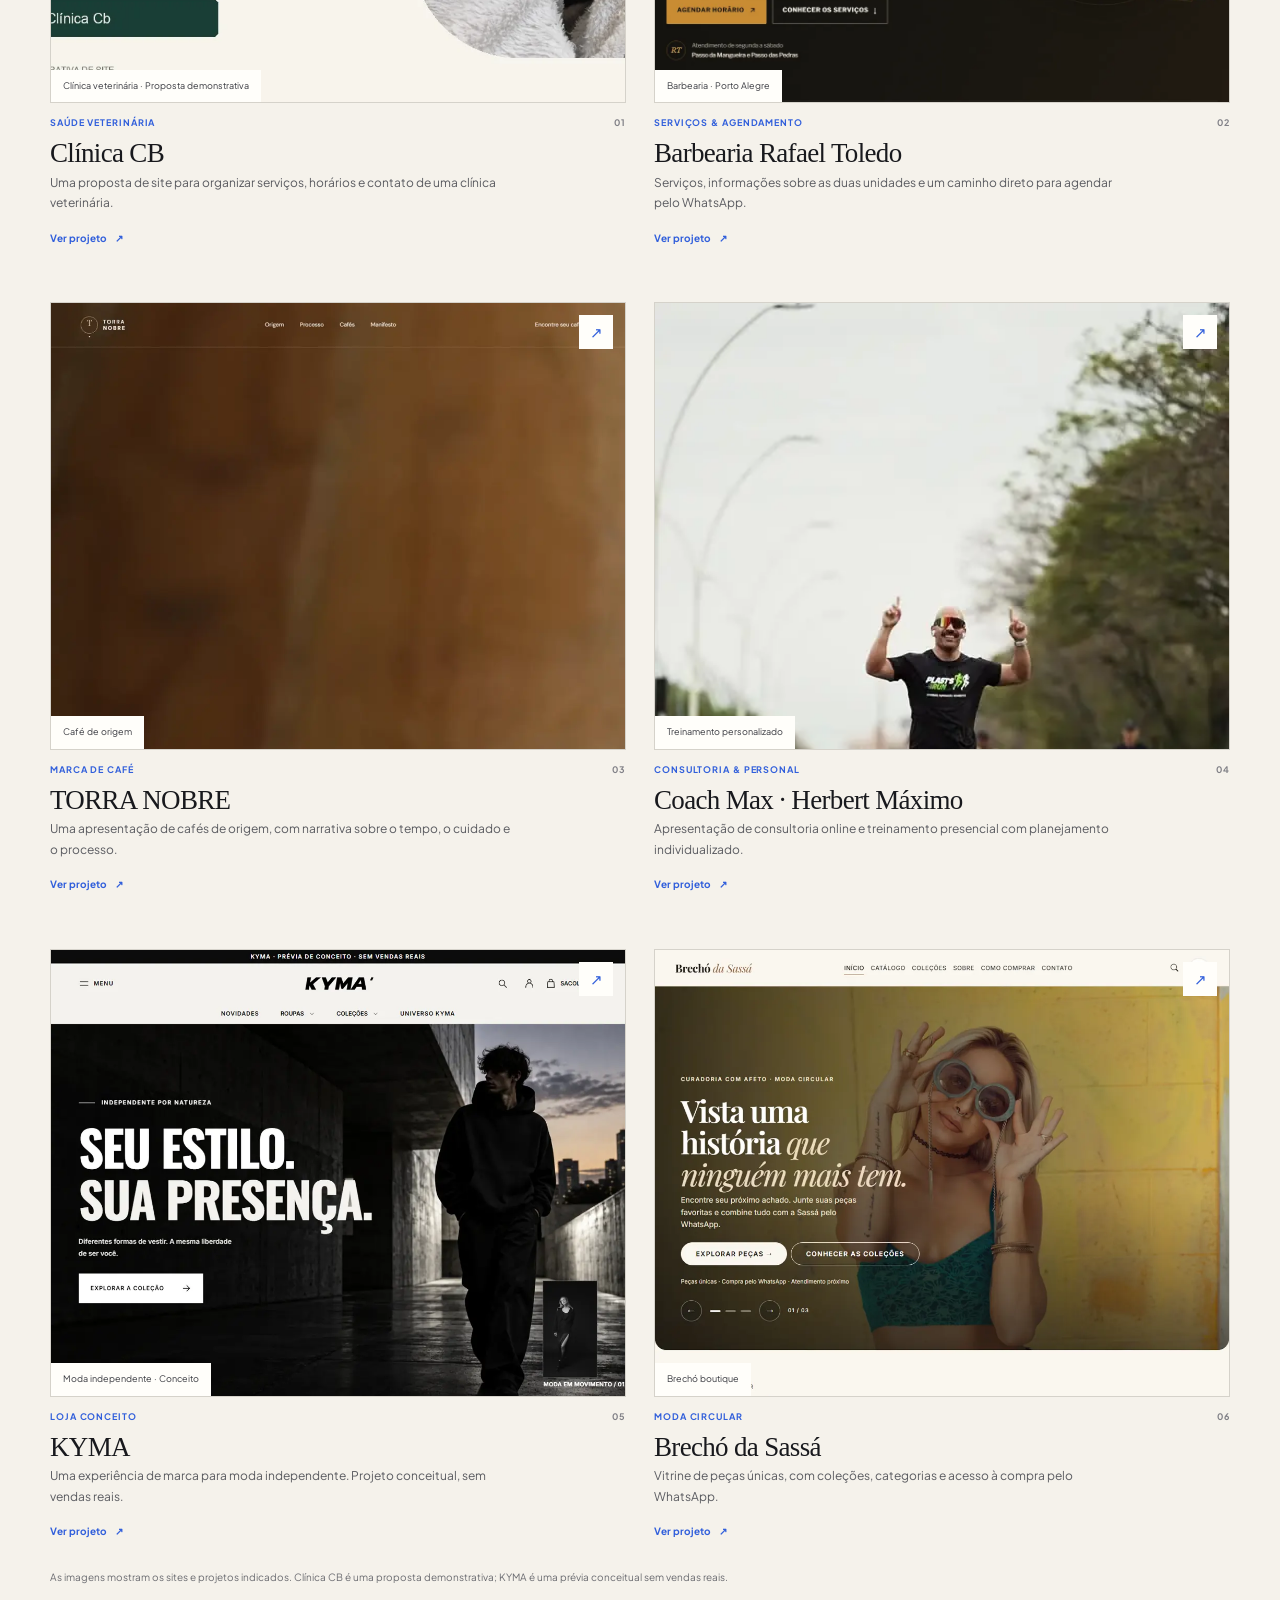
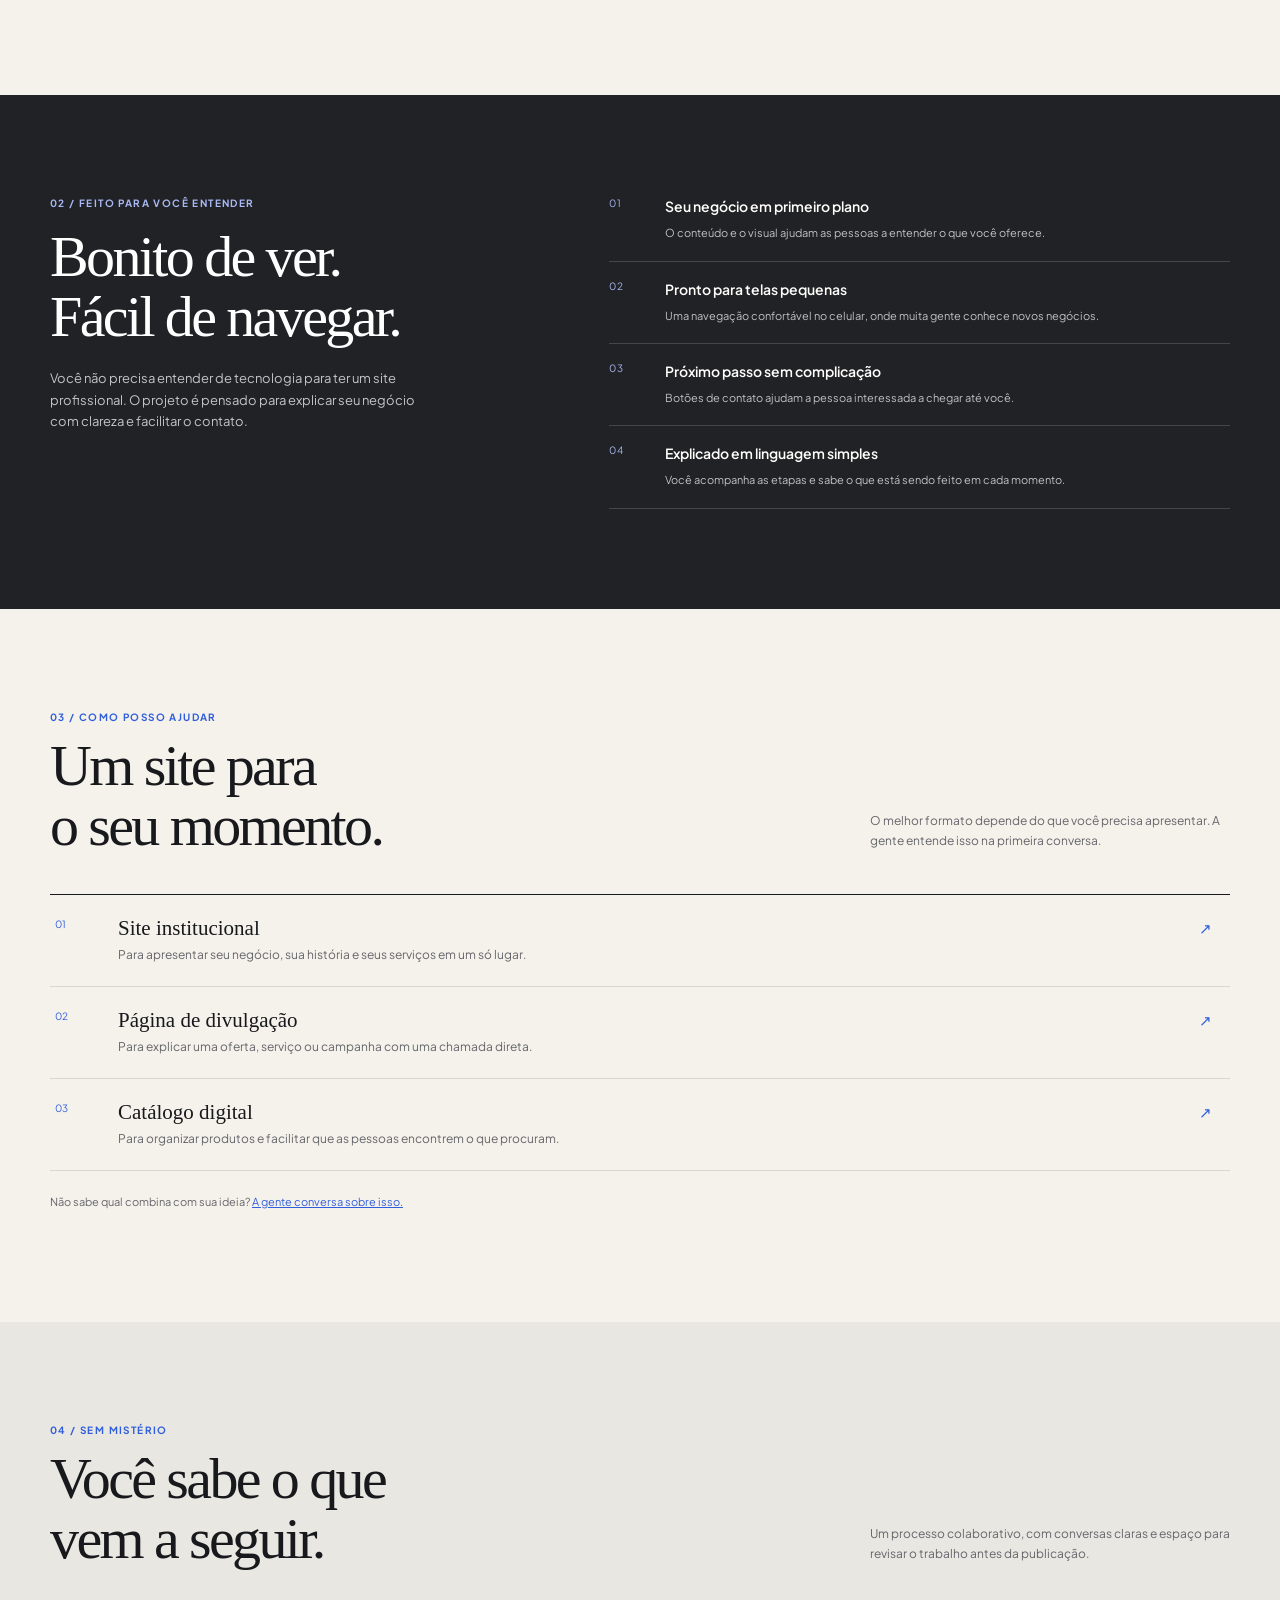
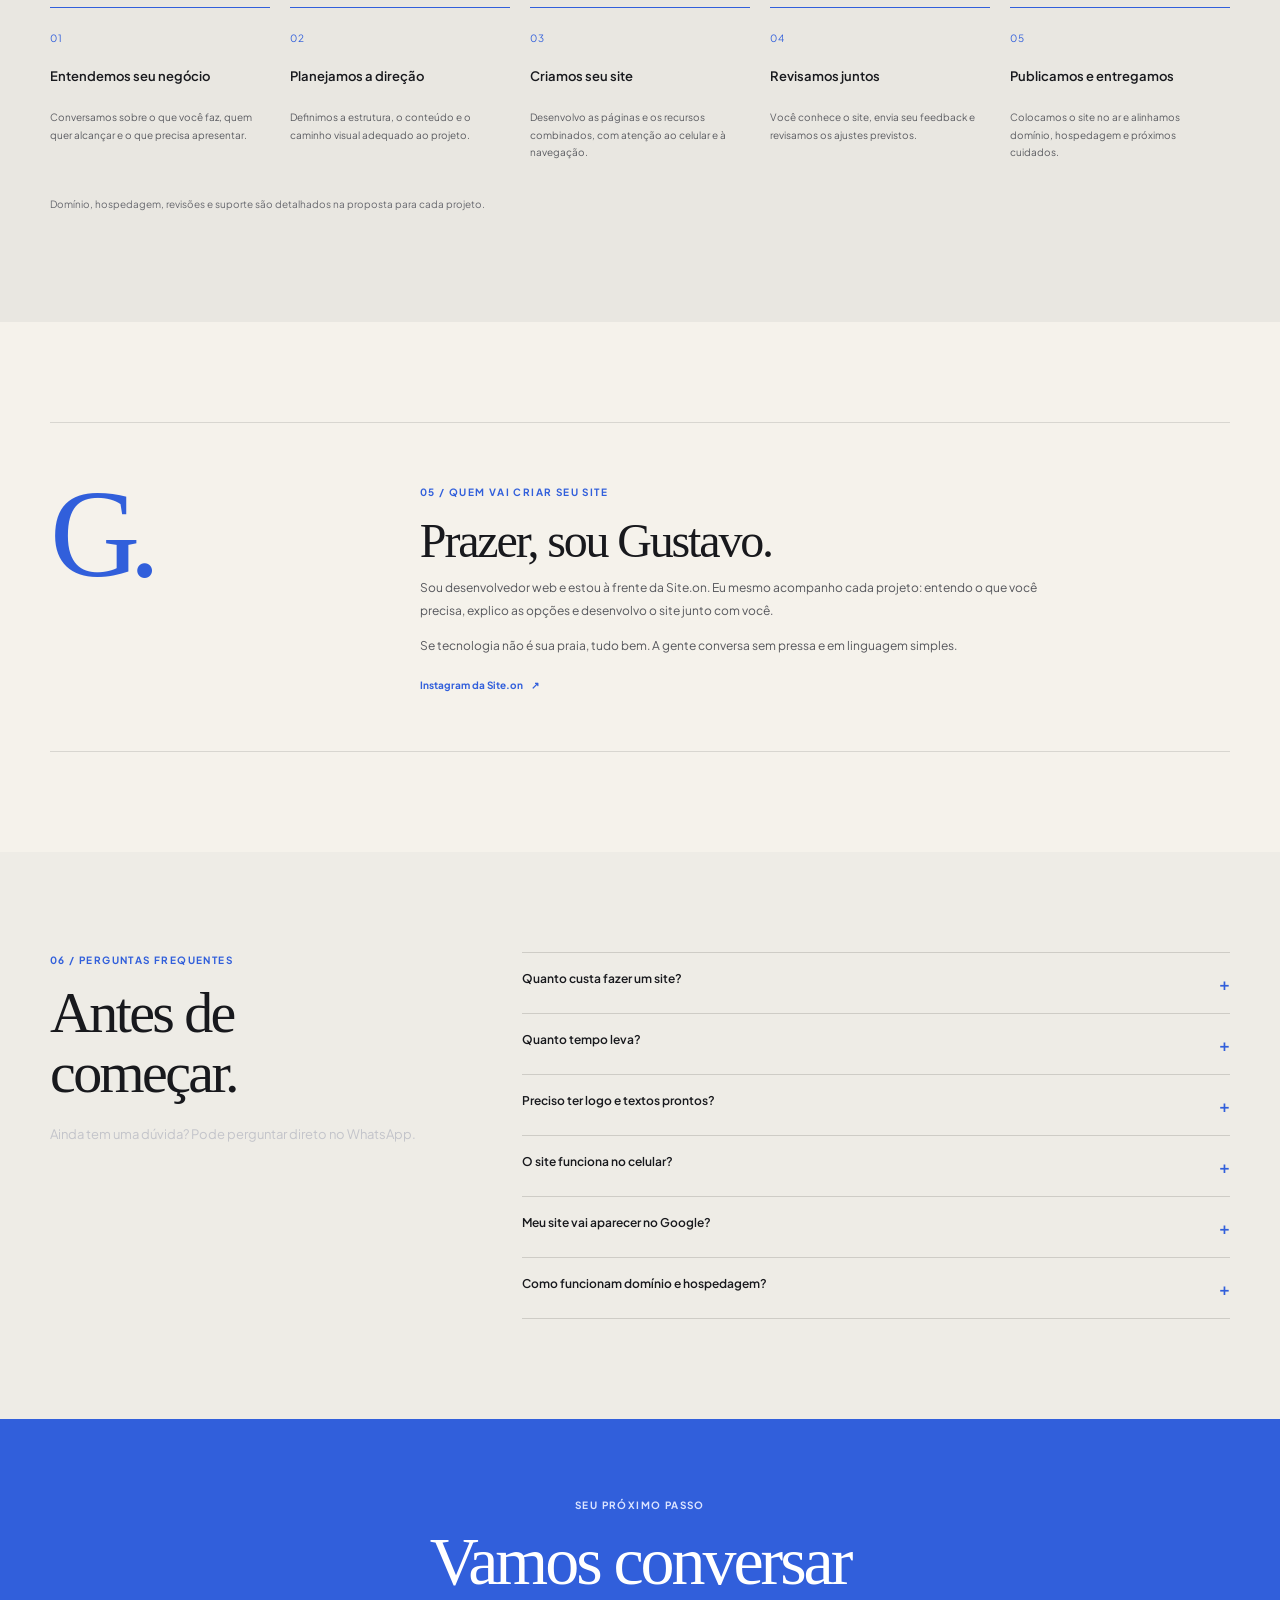
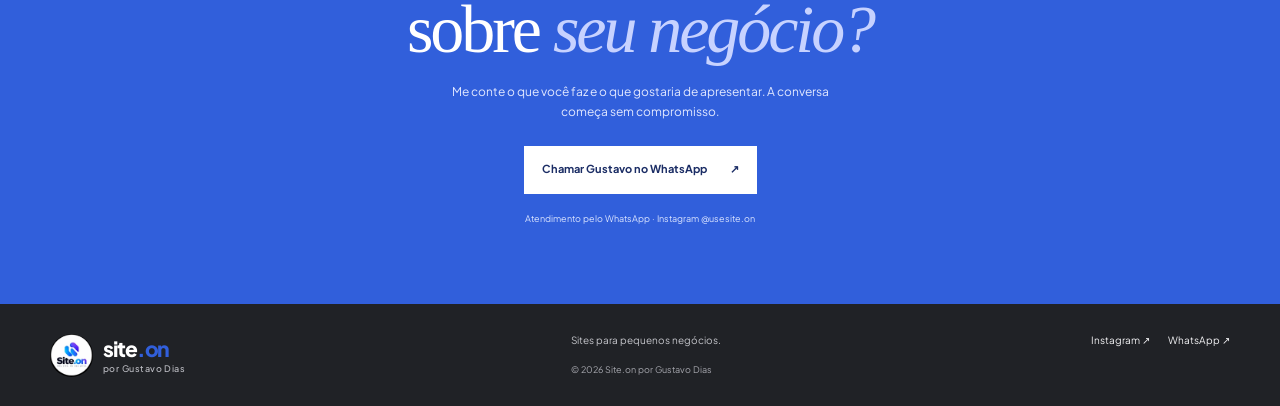
==== commit 3339e83c: "Refine portfolio with a more personal editorial direction" ====
--- a/index.html
+++ b/index.html
@@ -2,9 +2,9 @@
 <html lang="pt-BR">
 <head>
   <meta charset="utf-8"><meta name="viewport" content="width=device-width,initial-scale=1">
-  <meta name="theme-color" content="#111418"><meta name="description" content="Sites profissionais para pequenos negócios. Conheça os projetos de Gustavo Dias, da Site.on, e conte sua ideia pelo WhatsApp.">
-  <meta property="og:title" content="Site.on por Gustavo Dias — Seu negócio merece uma presença digital à altura"><meta property="og:description" content="Uma seleção de sites e experiências digitais feitas para negócios. Conheça os projetos e converse com Gustavo."><meta property="og:image" content="https://gusdias-coder.github.io/site-on-portfolio/img/site-on-social-preview.png">
-  <title>Site.on por Gustavo Dias — sites para pequenos negócios</title><link rel="icon" href="img/logo.webp" type="image/webp"><link rel="stylesheet" href="css/style.css"><link rel="stylesheet" href="css/premium.css">
+  <meta name="theme-color" content="#f5f2eb"><meta name="description" content="Sou Gustavo Dias, da Site.on. Crio sites para pequenos negócios apresentarem seus serviços e facilitar o contato com clientes.">
+  <meta property="og:title" content="Site.on por Gustavo Dias — sites para pequenos negócios"><meta property="og:description" content="Conheça projetos reais e converse diretamente com Gustavo sobre o site do seu negócio."><meta property="og:image" content="https://gusdias-coder.github.io/site-on-portfolio/img/portfolio-barbearia.webp">
+  <title>Site.on por Gustavo Dias — sites para pequenos negócios</title><link rel="icon" href="img/logo.webp" type="image/webp"><link rel="stylesheet" href="css/style.css">
 </head>
 <body>
   <a class="skip" href="#conteudo">Pular para o conteúdo</a>
@@ -12,9 +12,9 @@
     <button class="menu-toggle" aria-expanded="false" aria-controls="navigation">Menu <span aria-hidden="true">☰</span></button>
     <nav id="navigation" aria-label="Navegação principal"><a href="#projetos">Projetos</a><a href="#servicos">Serviços</a><a href="#processo">Processo</a><a href="#sobre">Sobre</a><a href="#duvidas">Dúvidas</a><a class="nav-cta" href="https://wa.me/5551995118200?text=Ol%C3%A1%2C%20Gustavo!%20Conheci%20seu%20portf%C3%B3lio%20e%20quero%20conversar%20sobre%20um%20site." target="_blank" rel="noopener">Vamos conversar <span aria-hidden="true">↗</span></a></nav></div></header>
   <main id="conteudo">
-    <section class="hero" id="inicio"><div class="container hero-grid"><div class="hero-copy"><p class="eyebrow"><span class="pulse"></span> Sites feitos para negócios de verdade</p><h1>Seu negócio merece uma presença digital <em>à altura</em>.</h1><p class="intro">Sou Gustavo Dias, desenvolvedor web e responsável pela Site.on. Crio sites profissionais que apresentam o valor do seu negócio e aproximam você dos seus clientes.</p><div class="actions"><a class="button button-light" href="#projetos">Explorar projetos <span aria-hidden="true">↓</span></a><a class="button button-quiet" href="#sobre">Conhecer a Site.on <span aria-hidden="true">↘</span></a></div><p class="micro">Atendimento próximo, linguagem clara e projetos pensados para pessoas de verdade.</p></div>
-      <div class="hero-art" aria-label="Seleção de projetos reais"><div class="art-orbit"></div><div class="art-note"><span class="note-kicker">SELEÇÃO DE PROJETOS</span><strong>Ideias que ganham<br>forma na internet.</strong><span class="note-line"></span><small>Design com intenção · experiência simples</small></div><figure class="art-screen screen-one"><img src="img/portfolio-clinica-cb.webp" alt="Captura do site demonstrativo da Clínica CB"></figure><figure class="art-screen screen-two"><img src="img/portfolio-kyma.webp" alt="Captura do site conceitual KYMA"></figure><span class="art-index">S / 01—06</span></div></div><div class="container hero-foot"><span>Sites e projetos digitais · Experiências pensadas para celular</span><a href="#projetos">Explore os trabalhos <span aria-hidden="true">↓</span></a></div></section>
-    <section class="intro-strip"><div class="container strip-grid"><p>Seu trabalho é especial.<br><strong>Seu site também pode ser.</strong></p><p>Um espaço próprio para explicar seus serviços, apresentar seus produtos e ajudar as pessoas a dar o próximo passo.</p></div></section>
+    <section class="hero" id="inicio"><div class="container hero-grid"><div class="hero-copy"><p class="eyebrow">Site.on · por Gustavo Dias</p><h1>Um site claro para explicar o que você <em>faz.</em></h1><p class="intro">Sou o Gustavo. Crio sites para pequenos negócios mostrarem seus serviços, seus produtos e como falar com eles.</p><div class="actions"><a class="button button-light" href="#projetos">Ver projetos <span aria-hidden="true">↓</span></a><a class="button button-quiet" href="https://wa.me/5551995118200?text=Ol%C3%A1%2C%20Gustavo!%20Quero%20conversar%20sobre%20um%20site." target="_blank" rel="noopener">Falar comigo <span aria-hidden="true">↗</span></a></div><p class="micro">Você conversa diretamente comigo, do primeiro papo à publicação.</p></div>
+      <figure class="hero-art"><img src="img/portfolio-barbearia.webp" alt="Captura real do site da Barbearia Rafael Toledo, com apresentação e acesso ao agendamento"><figcaption>Um projeto em destaque · Barbearia Rafael Toledo</figcaption></figure></div><div class="container hero-foot"><span>Projetos publicados e estudos identificados como conceito</span><a href="#projetos">Ver trabalhos realizados <span aria-hidden="true">↓</span></a></div></section>
+    <section class="intro-strip"><div class="container strip-grid"><p>Site sem complicação.<br><strong>Conversa de pessoa pra pessoa.</strong></p><p>Você me conta sobre o negócio. Eu ajudo a organizar as informações e apresento um site que seus clientes consigam entender e usar.</p></div></section>
     <section class="section projects" id="projetos"><div class="container"><div class="section-head"><div><p class="eyebrow">01 / Trabalhos selecionados</p><h2>Cada negócio tem<br>seu próprio jeito.</h2></div><p>Estes projetos mostram diferentes formas de apresentar uma marca e aproximá-la de seus clientes.</p></div>
       <div class="project-grid"><article class="project-card"><a class="project-image" href="projetos/clinica-cb/"><img src="img/portfolio-clinica-cb.webp" loading="lazy" alt="Imagem de apresentação do site demonstrativo da Clínica CB, com gato e chamada Cuidar é estar perto."><span class="image-tag">Clínica veterinária · Proposta demonstrativa</span><span class="image-arrow" aria-hidden="true">↗</span></a><div class="project-meta"><span>Saúde veterinária</span><span>01</span></div><h3>Clínica CB</h3><p>Uma proposta de site para organizar serviços, horários e contato de uma clínica veterinária.</p><a class="text-link" href="projetos/clinica-cb/">Ver projeto <span aria-hidden="true">↗</span></a></article>
 <article class="project-card"><a class="project-image" href="projetos/barbearia-rafael-toledo/"><img src="img/portfolio-barbearia.webp" loading="lazy" alt="Captura da página da Barbearia Rafael Toledo: Seu corte. Seu estilo. Do seu jeito."><span class="image-tag">Barbearia · Porto Alegre</span><span class="image-arrow" aria-hidden="true">↗</span></a><div class="project-meta"><span>Serviços &amp; agendamento</span><span>02</span></div><h3>Barbearia Rafael Toledo</h3><p>Serviços, informações sobre as duas unidades e um caminho direto para agendar pelo WhatsApp.</p><a class="text-link" href="projetos/barbearia-rafael-toledo/">Ver projeto <span aria-hidden="true">↗</span></a></article>
@@ -25,11 +25,11 @@
     <section class="section promise" id="beneficios"><div class="container promise-grid"><div><p class="eyebrow">02 / Feito para você entender</p><h2>Bonito de ver.<br>Fácil de navegar.</h2><p class="body-copy">Você não precisa entender de tecnologia para ter um site profissional. O projeto é pensado para explicar seu negócio com clareza e facilitar o contato.</p></div><div class="benefits"><article><span>01</span><div><h3>Seu negócio em primeiro plano</h3><p>O conteúdo e o visual ajudam as pessoas a entender o que você oferece.</p></div></article><article><span>02</span><div><h3>Pronto para telas pequenas</h3><p>Uma navegação confortável no celular, onde muita gente conhece novos negócios.</p></div></article><article><span>03</span><div><h3>Próximo passo sem complicação</h3><p>Botões de contato ajudam a pessoa interessada a chegar até você.</p></div></article><article><span>04</span><div><h3>Explicado em linguagem simples</h3><p>Você acompanha as etapas e sabe o que está sendo feito em cada momento.</p></div></article></div></div></section>
     <section class="section services" id="servicos"><div class="container"><div class="section-head"><div><p class="eyebrow">03 / Como posso ajudar</p><h2>Um site para<br>o seu momento.</h2></div><p>O melhor formato depende do que você precisa apresentar. A gente entende isso na primeira conversa.</p></div><div class="service-list"><article><span>01</span><div><h3>Site institucional</h3><p>Para apresentar seu negócio, sua história e seus serviços em um só lugar.</p></div><span class="service-symbol" aria-hidden="true">↗</span></article><article><span>02</span><div><h3>Página de divulgação</h3><p>Para explicar uma oferta, serviço ou campanha com uma chamada direta.</p></div><span class="service-symbol" aria-hidden="true">↗</span></article><article><span>03</span><div><h3>Catálogo digital</h3><p>Para organizar produtos e facilitar que as pessoas encontrem o que procuram.</p></div><span class="service-symbol" aria-hidden="true">↗</span></article></div><p class="service-note">Não sabe qual combina com sua ideia? <a href="#contato">A gente conversa sobre isso.</a></p></div></section>
     <section class="section process" id="processo"><div class="container"><div class="section-head"><div><p class="eyebrow">04 / Sem mistério</p><h2>Você sabe o que<br>vem a seguir.</h2></div><p>Um processo colaborativo, com conversas claras e espaço para revisar o trabalho antes da publicação.</p></div><ol class="steps"><li><span>01</span><h3>Entendemos seu negócio</h3><p>Conversamos sobre o que você faz, quem quer alcançar e o que precisa apresentar.</p></li><li><span>02</span><h3>Planejamos a direção</h3><p>Definimos a estrutura, o conteúdo e o caminho visual adequado ao projeto.</p></li><li><span>03</span><h3>Criamos seu site</h3><p>Desenvolvo as páginas e os recursos combinados, com atenção ao celular e à navegação.</p></li><li><span>04</span><h3>Revisamos juntos</h3><p>Você conhece o site, envia seu feedback e revisamos os ajustes previstos.</p></li><li><span>05</span><h3>Publicamos e entregamos</h3><p>Colocamos o site no ar e alinhamos domínio, hospedagem e próximos cuidados.</p></li></ol><p class="process-foot">Domínio, hospedagem, revisões e suporte são detalhados na proposta para cada projeto.</p></div></section>
-    <section class="section about" id="sobre"><div class="container about-panel"><div class="about-mark">G<span>.</span></div><div><p class="eyebrow">05 / Quem vai criar seu site</p><h2>Prazer, sou Gustavo.</h2><p>Sou Gustavo Dias, desenvolvedor web e responsável pela Site.on. Meu trabalho é transformar as necessidades de cada negócio em experiências digitais profissionais, com atenção ao visual, à funcionalidade e à experiência de quem acessa.</p><p>Quero que você se sinta à vontade para perguntar, entender as opções e participar das decisões do seu projeto.</p><a href="https://instagram.com/usesite.on" target="_blank" rel="noopener" class="text-link">Acompanhe a Site.on no Instagram <span aria-hidden="true">↗</span></a></div></div></section>
+    <section class="section about" id="sobre"><div class="container about-panel"><div class="about-mark" aria-hidden="true">G.</div><div><p class="eyebrow">05 / Quem vai criar seu site</p><h2>Prazer, sou Gustavo.</h2><p>Sou desenvolvedor web e estou à frente da Site.on. Eu mesmo acompanho cada projeto: entendo o que você precisa, explico as opções e desenvolvo o site junto com você.</p><p>Se tecnologia não é sua praia, tudo bem. A gente conversa sem pressa e em linguagem simples.</p><a href="https://instagram.com/usesite.on" target="_blank" rel="noopener" class="text-link">Instagram da Site.on <span aria-hidden="true">↗</span></a></div></div></section>
     <section class="section faq" id="duvidas"><div class="container faq-grid"><div><p class="eyebrow">06 / Perguntas frequentes</p><h2>Antes de<br>começar.</h2><p class="body-copy">Ainda tem uma dúvida? Pode perguntar direto no WhatsApp.</p></div><div class="questions"><details><summary>Quanto custa fazer um site?<span>+</span></summary><p>O investimento depende do formato, do conteúdo e dos recursos necessários. Depois de entender sua ideia, envio uma proposta com valores e escopo definidos.</p></details><details><summary>Quanto tempo leva?<span>+</span></summary><p>O prazo é combinado na proposta, considerando o tamanho do projeto, os materiais disponíveis e as etapas de revisão.</p></details><details><summary>Preciso ter logo e textos prontos?<span>+</span></summary><p>Não precisa ter tudo pronto para conversar. Se já tiver logo, fotos, textos ou referências, eles ajudam a entender seu negócio e planejar o que falta.</p></details><details><summary>O site funciona no celular?<span>+</span></summary><p>Sim. Os layouts são preparados para diferentes tamanhos de tela, com atenção à leitura e à navegação pelo celular.</p></details><details><summary>Meu site vai aparecer no Google?<span>+</span></summary><p>O site pode ser publicado com uma estrutura técnica organizada para mecanismos de busca. Posição e visibilidade dependem também do conteúdo, da concorrência e de outros fatores; não há promessa de colocação específica.</p></details><details><summary>Como funcionam domínio e hospedagem?<span>+</span></summary><p>Domínio é o endereço do site; hospedagem mantém os arquivos disponíveis. As opções, os custos e as responsabilidades são explicados antes de iniciar o projeto.</p></details></div></div></section>
     <section class="contact" id="contato"><div class="container contact-inner"><p class="eyebrow">Seu próximo passo</p><h2>Vamos conversar<br>sobre <em>seu negócio?</em></h2><p>Me conte o que você faz e o que gostaria de apresentar. A conversa começa sem compromisso.</p><a class="button button-light" href="https://wa.me/5551995118200?text=Ol%C3%A1%2C%20Gustavo!%20Conheci%20seu%20portf%C3%B3lio%20e%20quero%20conversar%20sobre%20um%20site%20para%20meu%20neg%C3%B3cio." target="_blank" rel="noopener">Chamar Gustavo no WhatsApp <span aria-hidden="true">↗</span></a><small>Atendimento pelo WhatsApp · Instagram @usesite.on</small></div></section>
   </main>
-  <footer class="footer"><div class="container footer-row"><a class="brand" href="#inicio"><img src="img/logo.webp" alt="" width="38" height="38"><span>site<span class="accent">.on</span><small>por Gustavo Dias</small></span></a><p>Presença digital com propósito.</p><div><a href="https://instagram.com/usesite.on" target="_blank" rel="noopener">Instagram ↗</a><a href="https://wa.me/5551995118200" target="_blank" rel="noopener">WhatsApp ↗</a></div><small>© <span id="year"></span> Site.on por Gustavo Dias</small></div></footer>
+  <footer class="footer"><div class="container footer-row"><a class="brand" href="#inicio"><img src="img/logo.webp" alt="" width="38" height="38"><span>site<span class="accent">.on</span><small>por Gustavo Dias</small></span></a><p>Sites para pequenos negócios.</p><div><a href="https://instagram.com/usesite.on" target="_blank" rel="noopener">Instagram ↗</a><a href="https://wa.me/5551995118200" target="_blank" rel="noopener">WhatsApp ↗</a></div><small>© <span id="year"></span> Site.on por Gustavo Dias</small></div></footer>
   <script src="js/main.js" defer></script>
 </body></html>
 
--- a/css/style.css
+++ b/css/style.css
@@ -1,4 +1,18 @@
-@font-face{font-family:Jakarta;src:url('../fonts/plus-jakarta-sans-latin.woff2') format('woff2');font-display:swap}*{box-sizing:border-box}html{scroll-behavior:smooth;scroll-padding-top:92px}body{margin:0;background:#10110f;color:#f0eee8;font-family:Jakarta,Arial,sans-serif;font-size:15px;line-height:1.65;-webkit-font-smoothing:antialiased}a{color:inherit}img{display:block;max-width:100%}.container{width:min(1160px,calc(100% - 48px));margin-inline:auto}.skip{position:absolute;left:12px;top:-60px;z-index:20;background:#fff;color:#111;padding:12px}.skip:focus{top:12px}.header{height:82px;position:sticky;top:0;z-index:10;background:rgba(16,17,15,.9);backdrop-filter:blur(18px);border-bottom:1px solid rgba(255,255,255,.08)}.nav{height:100%;display:flex;align-items:center;justify-content:space-between}.brand{display:flex;gap:11px;align-items:center;text-decoration:none;font-size:21px;font-weight:700;line-height:1.05;letter-spacing:-1px}.brand img{object-fit:contain;border-radius:50%}.brand small{display:block;margin-top:5px;color:#a09f97;font-size:9px;font-weight:500;letter-spacing:.13em;text-transform:uppercase}.accent{color:#d7bd87}.nav nav{display:flex;align-items:center;gap:34px}.nav nav a{text-decoration:none;color:#d2d0c9;font-size:12px}.nav nav a:hover,.footer a:hover,.text-link:hover{color:#d8c092}.nav nav .nav-cta{border:1px solid rgba(215,189,135,.6);border-radius:40px;padding:11px 17px;color:#ead8b6}.menu-toggle{display:none;background:none;border:0;color:white;font:inherit}.hero{position:relative;overflow:hidden;padding:86px 0 24px;background:radial-gradient(ellipse at 82% 37%,rgba(185,159,111,.11),transparent 32%),linear-gradient(145deg,#10110f 50%,#151611)}.hero-grid{min-height:510px;display:grid;grid-template-columns:1fr .88fr;align-items:center;gap:32px}.hero-copy{padding:24px 0 54px;max-width:570px}.eyebrow{font-size:10px;letter-spacing:.18em;text-transform:uppercase;color:#cbb788;margin:0 0 20px}.pulse{display:inline-block;width:7px;height:7px;margin-right:8px;border-radius:50%;background:#d3bd8e;box-shadow:0 0 12px #d3bd8e}.hero h1,.section h2,.contact h2{font-size:clamp(45px,6.2vw,77px);letter-spacing:-.065em;line-height:1.04;font-weight:500;margin:0;max-width:660px}.hero h1 em,.contact h2 em{font-family:Georgia,serif;font-weight:400;color:#d4bb89}.intro{max-width:485px;color:#c4c2ba;font-size:16px;line-height:1.8;margin:25px 0 28px}.actions{display:flex;align-items:center;gap:13px}.button{display:inline-flex;align-items:center;gap:23px;text-decoration:none;font-size:12px;font-weight:600;letter-spacing:.02em;border-radius:3px;padding:14px 19px;transition:transform .2s,background .2s}.button:hover{transform:translateY(-2px)}.button-light{background:#d8c294;color:#171713}.button-light:hover{background:#e5d4ad}.button-quiet{border:1px solid rgba(255,255,255,.2);color:#efede5}.micro{font-size:10px;color:#8e8d86;margin-top:18px}.hero-art{height:450px;position:relative}.art-orbit{position:absolute;width:370px;height:370px;border:1px solid rgba(217,194,148,.16);border-radius:50%;top:42px;left:50%;transform:translateX(-50%)}.art-orbit:before,.art-orbit:after{content:"";position:absolute;border:1px solid rgba(217,194,148,.12);border-radius:50%;inset:25px}.art-orbit:after{inset:54px}.art-note{position:absolute;z-index:2;top:121px;left:12%;width:265px;height:220px;padding:25px;background:#d6c198;color:#191915;box-shadow:0 22px 70px #0008;transform:rotate(-5deg);display:flex;flex-direction:column;justify-content:center}.note-kicker{font-size:8px;letter-spacing:.17em}.art-note strong{font-family:Georgia,serif;font-size:27px;line-height:1.1;margin-top:14px;letter-spacing:-.04em}.note-line{height:1px;background:#8b7955;width:35px;margin:16px 0 9px}.art-note small{font-size:8px;color:#4e483a}.art-screen{position:absolute;z-index:3;margin:0;width:132px;height:244px;overflow:hidden;border:5px solid #171816;border-radius:12px;box-shadow:0 20px 55px #0009;background:#282925}.art-screen img{width:100%;height:100%;object-fit:cover;object-position:top}.screen-one{right:7%;top:33px;transform:rotate(8deg)}.screen-two{right:0;bottom:8px;transform:rotate(-4deg)}.art-index{position:absolute;left:13%;bottom:29px;font-size:9px;letter-spacing:.2em;color:#9d967f}.hero-foot{display:flex;justify-content:space-between;border-top:1px solid #ffffff19;padding-top:18px;font-size:10px;color:#a7a69e}.hero-foot a{text-decoration:none;color:#d6c294}.intro-strip{background:#e8e4d9;color:#201f1b;padding:40px 0}.strip-grid{display:grid;grid-template-columns:1fr 1fr;align-items:center;gap:70px}.strip-grid p:first-child{font-family:Georgia,serif;font-size:27px;line-height:1.24;margin:0}.strip-grid p:first-child strong{font-weight:400;color:#82704f}.strip-grid p:last-child{font-size:13px;max-width:490px;margin:0;color:#5d5a51}.section{padding:100px 0}.section-head{display:flex;justify-content:space-between;align-items:end;gap:50px;margin-bottom:42px}.section-head .eyebrow{margin-bottom:14px}.section h2{font-size:clamp(38px,5vw,57px)}.section-head>p{max-width:340px;color:#aaa9a1;font-size:13px;margin:0 0 4px}.project-grid{display:grid;grid-template-columns:repeat(3,1fr);gap:42px 24px}.project-card{min-width:0}.project-image{height:320px;position:relative;overflow:hidden;display:block;text-decoration:none;background:#282722}.project-image:after{content:"";position:absolute;inset:0;background:linear-gradient(0deg,#1118,transparent 45%);pointer-events:none}.project-image img{width:100%;height:100%;object-fit:cover;object-position:top;transition:transform .5s}.project-image:hover img{transform:scale(1.035)}.tone-sand{background:#d5cab5}.tone-pink{background:#d7a7b5}.tone-olive{background:#77745d}.tone-blue{background:#968777}.tone-mono{background:#d5d4cf}.image-tag{position:absolute;z-index:2;left:17px;bottom:16px;color:white;font-size:9px;letter-spacing:.1em;text-transform:uppercase}.image-arrow{position:absolute;z-index:2;right:15px;top:15px;width:32px;height:32px;border-radius:50%;background:#f1eee6;color:#181915;display:grid;place-items:center}.project-meta{display:flex;justify-content:space-between;color:#bba77c;font-size:9px;letter-spacing:.1em;text-transform:uppercase;margin-top:17px}.project-meta span:last-child{color:#77766f}.project-card h3{font-size:20px;font-weight:500;letter-spacing:-.04em;margin:8px 0 4px}.project-card p{font-size:12px;color:#a9a8a0;line-height:1.7;max-width:340px;min-height:42px;margin:0 0 12px}.text-link{font-size:10px;text-decoration:none;color:#d5c194;letter-spacing:.03em}.text-link span{padding-left:6px}.caption{font-size:10px;color:#75756e;margin-top:25px}.promise{background:#1a1b17}.promise-grid{display:grid;grid-template-columns:.85fr 1.15fr;gap:100px}.body-copy{color:#aaa9a1;font-size:13px;max-width:390px;margin-top:22px}.benefits article{display:grid;grid-template-columns:46px 1fr;gap:14px;border-bottom:1px solid #ffffff19;padding:16px 0 18px}.benefits article:first-child{padding-top:0}.benefits article>span,.steps li>span{font-size:9px;color:#cbb788;letter-spacing:.12em}.benefits h3,.steps h3{font-size:14px;font-weight:500;margin:0 0 5px}.benefits p,.steps p{margin:0;color:#9e9d94;font-size:11px;line-height:1.75}.service-list{border-top:1px solid #ffffff23}.service-list article{display:grid;grid-template-columns:50px 1fr 28px;align-items:start;gap:18px;border-bottom:1px solid #ffffff23;padding:22px 6px}.service-list article>span:first-child{font-size:10px;color:#cbb788;padding-top:3px}.service-list h3{font-size:17px;font-weight:500;margin:0 0 4px}.service-list p{margin:0;color:#a5a49c;font-size:12px;max-width:560px}.service-symbol{color:#d2bb8b}.service-note{font-size:11px;color:#aaa9a1;margin-top:23px}.service-note a{color:#d5c194}.process{background:#1a1b17}.steps{display:grid;grid-template-columns:repeat(4,1fr);gap:24px;list-style:none;margin:0;padding:0}.steps li{border-top:1px solid #cbb788;padding:17px 9px 10px 0}.steps h3{margin-top:21px}.process-foot{font-size:10px;color:#83827b;margin-top:27px}.about-panel{background:#e7e3d9;color:#26251f;padding:54px 58px;display:grid;grid-template-columns:190px 1fr;gap:65px;align-items:center}.about-mark{width:150px;height:150px;border:1px solid #b5a47f;border-radius:50%;display:grid;place-items:center;font-family:Georgia,serif;font-size:64px;color:#665b44;position:relative}.about-mark span{color:#bc9c5c}.about-panel .eyebrow{color:#83734f}.about-panel h2{font-size:42px}.about-panel p:not(.eyebrow){max-width:620px;color:#615f57;font-size:12px;line-height:1.9}.about-panel .text-link{color:#6d5d3f}.faq-grid{display:grid;grid-template-columns:.75fr 1.25fr;gap:90px}.questions details{border-bottom:1px solid #ffffff24;padding:17px 0}.questions details:first-child{border-top:1px solid #ffffff24}.questions summary{list-style:none;cursor:pointer;display:flex;justify-content:space-between;gap:24px;font-size:12px}.questions summary::-webkit-details-marker{display:none}.questions summary span{color:#d4bc8c;font-size:17px;line-height:1}.questions details[open] summary span{transform:rotate(45deg)}.questions details p{max-width:620px;margin:12px 25px 2px 0;color:#a4a39b;font-size:11px;line-height:1.8}.contact{background:#d7c397;color:#1e1d18;padding:82px 0}.contact-inner{text-align:center}.contact .eyebrow{color:#716143}.contact h2{font-size:clamp(44px,6vw,70px);margin:0 auto}.contact h2 em{color:#68583b}.contact-inner>p:not(.eyebrow){font-size:12px;color:#504a3d;max-width:390px;margin:19px auto 25px}.contact .button{margin:0 auto}.contact-inner>small{display:block;font-size:9px;color:#635b49;margin-top:18px}.footer{padding:27px 0;background:#10110f}.footer-row{display:grid;grid-template-columns:1fr 1fr auto;align-items:center;gap:15px}.footer .brand{grid-row:span 2;font-size:18px}.footer-row>p{font-size:10px;color:#8c8b83;margin:0}.footer-row>div{display:flex;gap:18px;justify-content:end}.footer-row>div a{font-size:10px;text-decoration:none;color:#c9c7bd}.footer-row>small{font-size:9px;color:#77766f;grid-column:2/4}.detail-hero{padding:70px 0}.detail-hero h1{font-size:clamp(42px,6vw,68px);letter-spacing:-.06em;line-height:1.05;font-weight:500}.detail-hero p{max-width:600px;color:#bbb9b1}.detail-image{width:100%;height:min(72vh,740px);object-fit:contain;background:#1b1c18}.detail-info{display:grid;grid-template-columns:1fr 2fr;gap:45px;padding:50px 0}.detail-info h2{font-size:24px;font-weight:500}.detail-info p{font-size:13px;color:#aaa99f}.detail-back{margin:30px 0;display:inline-block;color:#d8c294;font-size:12px}
-@media(max-width:800px){.container{width:min(100% - 36px,600px)}.header{height:70px}.menu-toggle{display:block}.nav nav{display:none;position:absolute;left:0;right:0;top:69px;background:#151612;padding:20px 24px 26px;flex-direction:column;align-items:stretch;gap:18px;border-bottom:1px solid #ffffff1f}.nav nav.is-open{display:flex}.nav nav .nav-cta{text-align:center}.hero{padding-top:48px}.hero-grid{grid-template-columns:1fr;gap:0}.hero-copy{padding:15px 0 0}.hero h1{font-size:clamp(45px,11vw,68px)}.intro{font-size:14px}.hero-art{height:330px;margin:8px auto 0;width:min(100%,430px)}.art-orbit{width:280px;height:280px;top:25px}.art-note{top:81px;left:7%;width:215px;height:183px;padding:20px}.art-note strong{font-size:23px}.art-screen{width:103px;height:190px}.screen-one{right:5%;top:20px}.screen-two{right:0;bottom:9px}.art-index{left:8%;bottom:13px}.hero-foot{font-size:9px}.strip-grid{grid-template-columns:1fr;gap:12px}.section{padding:72px 0}.section-head{display:block;margin-bottom:30px}.section-head>p{margin-top:16px}.project-grid{grid-template-columns:repeat(2,1fr);gap:28px 15px}.project-image{height:250px}.project-card h3{font-size:17px}.promise-grid,.faq-grid{grid-template-columns:1fr;gap:32px}.steps{grid-template-columns:repeat(2,1fr);gap:18px}.about-panel{grid-template-columns:1fr;gap:24px;padding:34px 28px}.about-mark{width:100px;height:100px;font-size:45px}.about-panel h2{font-size:35px}.footer-row{grid-template-columns:1fr 1fr}.footer .brand{grid-row:auto}.footer-row>small{grid-column:1/3}.footer-row>div{justify-content:start}.detail-info{grid-template-columns:1fr;gap:5px}}
-@media(max-width:480px){.container{width:calc(100% - 32px)}.hero h1{font-size:45px}.actions{align-items:stretch;flex-direction:column;width:max-content}.button{justify-content:space-between}.hero-foot span{max-width:52%}.hero-foot a{text-align:right}.project-grid{grid-template-columns:1fr}.project-image{height:300px}.project-card p{min-height:0}.steps{grid-template-columns:1fr 1fr;gap:14px}.steps h3{font-size:12px}.strip-grid p:first-child{font-size:24px}.footer-row{grid-template-columns:1fr}.footer-row>small{grid-column:auto}.footer-row>div{justify-content:start}.contact{padding:67px 0}}
+@font-face{font-family:Jakarta;src:url('../fonts/plus-jakarta-sans-latin.woff2') format('woff2');font-display:swap}
+:root{--paper:#f5f2eb;--white:#fffefa;--ink:#18191d;--muted:#65666c;--line:#d8d6d0;--blue:#315fdb;--violet:#7247d9;--pale:#e7e9f7;--serif:Georgia,'Times New Roman',serif;--sans:Jakarta,Arial,sans-serif}
+*{box-sizing:border-box}html{scroll-behavior:smooth;scroll-padding-top:86px}body{margin:0;background:var(--paper);color:var(--ink);font:15px/1.65 var(--sans);-webkit-font-smoothing:antialiased}a{color:inherit}img{display:block;max-width:100%}button{font:inherit}.container{width:min(1180px,calc(100% - 64px));margin-inline:auto}.skip{position:absolute;top:-60px;left:12px;z-index:30;padding:12px;background:#fff;color:#111}.skip:focus{top:12px}
+.header{position:sticky;top:0;z-index:20;background:rgba(245,242,235,.96);border-bottom:1px solid var(--line)}.nav{min-height:82px;display:flex;align-items:center;justify-content:space-between;gap:30px}.brand{display:flex;align-items:center;gap:10px;text-decoration:none;font-weight:800;font-size:21px;line-height:1;letter-spacing:-1.1px}.brand img{width:43px;height:43px;object-fit:contain;border-radius:50%}.brand small{display:block;margin-top:5px;font-size:9px;letter-spacing:.05em;color:var(--muted);font-weight:500}.accent{color:var(--blue)}.nav nav{display:flex;align-items:center;gap:29px}.nav nav a{font-size:12px;text-decoration:none;color:#383940}.nav nav a:hover,.footer a:hover,.text-link:hover{color:var(--blue)}.nav nav .nav-cta{padding:10px 0 8px;border-bottom:1px solid var(--blue);color:var(--blue);font-weight:700}.menu-toggle{display:none;background:transparent;border:0;color:var(--ink)}
+.hero{padding:54px 0 0}.hero-grid{display:grid;grid-template-columns:.88fr 1.12fr;gap:58px;align-items:center}.hero-copy{padding:27px 0 54px}.eyebrow{margin:0 0 15px;color:var(--blue);font-size:10px;font-weight:700;letter-spacing:.14em;text-transform:uppercase}.hero h1,.section h2,.contact h2{margin:0;font:400 clamp(46px,6.6vw,82px)/.99 var(--serif);letter-spacing:-.045em}.hero h1 em,.contact h2 em{font-weight:400;color:var(--blue)}.intro{max-width:435px;margin:24px 0 24px;color:#4d4e53;font-size:15px;line-height:1.85}.actions{display:flex;align-items:center;gap:24px}.button{min-height:48px;display:inline-flex;align-items:center;justify-content:center;gap:23px;padding:0 17px;border:1px solid var(--ink);text-decoration:none;font-size:11px;font-weight:700;transition:background .18s,color .18s}.button:hover{background:var(--ink);color:white}.button-light{background:var(--blue);border-color:var(--blue);color:white}.button-light:hover{background:#244dbb;border-color:#244dbb}.button-quiet{border-color:transparent;color:#393a40;padding-left:0}.micro{max-width:370px;margin-top:22px;color:#77777a;font-size:10px}.hero-art{position:relative;min-width:0}.hero-art img{width:100%;height:min(46vw,540px);min-height:390px;object-fit:cover;object-position:top center;border:1px solid #bdbbb5;background:#e5e2da}.hero-art figcaption{position:absolute;right:0;bottom:0;padding:9px 12px;background:var(--white);font-size:9px;color:#4d4e53}.hero-foot{margin-top:39px;padding:14px 0;border-top:1px solid var(--ink);display:flex;justify-content:space-between;gap:20px;color:#55565b;font-size:10px}.hero-foot a{color:var(--blue);text-decoration:none;font-weight:700}
+.intro-strip{padding:48px 0;background:var(--pale);border-block:1px solid #d2d5e6}.strip-grid{display:grid;grid-template-columns:.75fr 1.25fr;align-items:center;gap:72px}.strip-grid p:first-child{margin:0;font:400 29px/1.16 var(--serif)}.strip-grid p:first-child strong{color:var(--blue);font-weight:400}.strip-grid p:last-child{max-width:550px;margin:0;color:#50515a;font-size:13px}
+.section{padding:100px 0}.section-head{display:flex;justify-content:space-between;align-items:end;gap:50px;margin-bottom:38px}.section-head .eyebrow{margin-bottom:11px}.section h2{font-size:clamp(38px,4.7vw,58px);line-height:1.03}.section-head>p{max-width:360px;margin:0 0 5px;color:var(--muted);font-size:12px}.project-grid{display:grid;grid-template-columns:repeat(2,minmax(0,1fr));gap:54px 28px}.project-card{min-width:0}.project-image{height:clamp(280px,35vw,450px);position:relative;overflow:hidden;display:block;background:#e6e3dc;border:1px solid #d5d2ca}.project-image img{width:100%;height:100%;object-fit:cover;object-position:top center;transition:transform .25s}.project-image:hover img{transform:scale(1.015)}.image-tag{position:absolute;bottom:0;left:0;max-width:85%;padding:9px 12px;background:var(--white);color:#393a40;font-size:9px}.image-arrow{position:absolute;right:12px;top:12px;width:34px;height:34px;display:grid;place-items:center;background:var(--white);color:var(--blue)}.project-meta{display:flex;justify-content:space-between;margin-top:13px;color:var(--blue);font-size:9px;font-weight:700;letter-spacing:.1em;text-transform:uppercase}.project-meta span:last-child{color:#818187}.project-card h3{margin:6px 0 3px;font:400 27px/1.2 var(--serif);letter-spacing:-.025em}.project-card p{max-width:465px;min-height:0;margin:0 0 10px;color:#5a5b60;font-size:12px;line-height:1.7}.text-link{color:var(--blue);font-size:10px;font-weight:700;text-decoration:none}.text-link span{padding-left:6px}.caption{margin-top:27px;color:#6b6c71;font-size:10px}
+.promise{background:#202226;color:var(--white)}.promise-grid{display:grid;grid-template-columns:.85fr 1.15fr;gap:100px}.promise .eyebrow,.benefits article>span,.steps li>span{color:#aab9f3}.promise h2{color:#fff}.body-copy{max-width:390px;margin-top:22px;color:#c3c4ca;font-size:13px}.benefits article{display:grid;grid-template-columns:42px 1fr;gap:14px;padding:16px 0 18px;border-bottom:1px solid #ffffff2a}.benefits article:first-child{padding-top:0}.benefits article>span,.steps li>span{font-size:10px;letter-spacing:.1em}.benefits h3,.steps h3{margin:0 0 5px;font-size:14px;font-weight:600}.benefits p,.steps p{margin:0;color:#c0c1c6;font-size:11px;line-height:1.75}
+.service-list{border-top:1px solid var(--ink)}.service-list article{display:grid;grid-template-columns:45px 1fr 26px;gap:18px;align-items:start;padding:21px 5px;border-bottom:1px solid var(--line)}.service-list article>span:first-child{color:var(--blue);font-size:10px}.service-list h3{margin:0 0 4px;font:400 21px/1.2 var(--serif)}.service-list p{max-width:600px;margin:0;color:var(--muted);font-size:12px}.service-symbol{color:var(--blue)}.service-note{margin-top:22px;color:var(--muted);font-size:11px}.service-note a{color:var(--blue)}
+.process{background:#e9e7e1}.steps{display:grid;grid-template-columns:repeat(5,minmax(0,1fr));gap:20px;margin:0;padding:0;list-style:none}.steps li{padding:16px 10px 8px 0;border-top:1px solid var(--blue)}.steps li>span{color:var(--blue)}.steps h3{min-height:38px;margin-top:18px;color:var(--ink);font-size:13px}.steps p{color:#5c5d62;font-size:10px}.process-foot{margin-top:26px;color:#68696f;font-size:10px}
+.about-panel{display:grid;grid-template-columns:.38fr 1fr;gap:62px;align-items:start;padding:55px 0;border-block:1px solid var(--line)}.about-mark{font:400 125px/.9 var(--serif);letter-spacing:-.09em;color:var(--blue)}.about-panel .eyebrow{margin-top:6px}.about-panel h2{font-size:48px}.about-panel p:not(.eyebrow){max-width:650px;color:#55565b;font-size:12px;line-height:1.9}.about-panel .text-link{display:inline-block;margin-top:7px}
+.faq{background:#eeece6}.faq-grid{display:grid;grid-template-columns:.7fr 1.3fr;gap:90px}.questions details{padding:16px 0;border-bottom:1px solid #ceccc6}.questions details:first-child{border-top:1px solid #ceccc6}.questions summary{display:flex;justify-content:space-between;gap:24px;cursor:pointer;list-style:none;font-size:12px;font-weight:600}.questions summary::-webkit-details-marker{display:none}.questions summary span{color:var(--blue);font-size:17px}.questions details[open] summary span{transform:rotate(45deg)}.questions details p{max-width:620px;margin:12px 25px 2px 0;color:#5d5e63;font-size:11px;line-height:1.8}
+.contact{padding:78px 0;background:var(--blue);color:white}.contact-inner{text-align:center}.contact .eyebrow{color:#dce5ff}.contact h2{font-size:clamp(44px,6vw,68px)}.contact h2 em{color:#c7d2ff}.contact-inner>p:not(.eyebrow){max-width:410px;margin:19px auto 24px;color:#e2e8ff;font-size:12px}.contact .button{border-color:white;background:white;color:#1b2d65}.contact .button:hover{background:#e4eaff}.contact-inner>small{display:block;margin-top:18px;color:#dce5ff;font-size:9px}
+.footer{padding:28px 0;background:#202226;color:white}.footer-row{display:grid;grid-template-columns:1fr 1fr auto;align-items:center;gap:14px}.footer .brand{grid-row:span 2}.footer .brand small{color:#bbbcc2}.footer-row>p{margin:0;color:#c4c5ca;font-size:10px}.footer-row>div{display:flex;justify-content:end;gap:18px}.footer-row>div a{color:#f2f2f4;font-size:10px;text-decoration:none}.footer-row>small{grid-column:2/4;color:#a5a6ad;font-size:9px}
+.detail-hero{padding:60px 0 38px}.detail-hero h1{font:400 clamp(42px,6vw,68px)/1 var(--serif);letter-spacing:-.045em}.detail-hero>div>p:not(.eyebrow){max-width:600px;color:var(--muted)}.detail-back{display:inline-block;margin-bottom:27px;color:var(--blue);font-size:11px;text-decoration:none}.detail-note{max-width:720px;margin-top:20px;padding:13px 16px;border-left:2px solid var(--blue);background:#e9eaf4;color:#56575e;font-size:11px}.detail-image{width:100%;height:auto;max-height:900px;object-fit:contain;object-position:top;background:#e5e2dc;border:1px solid var(--line)}.detail-image.detail-portrait{width:min(480px,100%);margin:auto}.detail-info{display:grid;grid-template-columns:.7fr 1.3fr;gap:55px;padding:54px 0}.detail-info h2{font:400 30px/1.15 var(--serif)}.detail-info h3{margin:20px 0 3px;font-size:13px}.detail-info p{margin:0;color:var(--muted);font-size:12px}.detail-info .eyebrow{color:var(--blue)}.detail-back+.eyebrow{margin:0 0 13px}
+@media(max-width:820px){.container{width:calc(100% - 40px)}.nav{min-height:72px}.menu-toggle{display:block}.nav nav{display:none;position:absolute;top:71px;left:0;right:0;padding:19px 24px 24px;background:var(--paper);border-bottom:1px solid var(--line);flex-direction:column;align-items:stretch;gap:16px}.nav nav.is-open{display:flex}.nav nav .nav-cta{align-self:flex-start}.hero{padding-top:26px}.hero-grid{grid-template-columns:1fr;gap:4px}.hero-copy{padding:20px 0 16px}.hero h1{max-width:600px;font-size:clamp(48px,10vw,74px)}.hero-art img{height:min(86vw,540px);min-height:300px}.hero-foot{margin-top:22px}.section{padding:76px 0}.project-image{height:clamp(260px,44vw,370px)}.promise-grid,.faq-grid{grid-template-columns:1fr;gap:36px}.steps{grid-template-columns:repeat(3,1fr);row-gap:24px}.about-panel{grid-template-columns:130px 1fr;gap:34px}.about-mark{font-size:100px}.footer-row{grid-template-columns:1fr 1fr}.footer-row>small{grid-column:1/3}.detail-info{grid-template-columns:1fr;gap:5px}}
+@media(max-width:560px){.container{width:calc(100% - 32px)}.brand{font-size:19px}.hero h1{font-size:48px}.intro{font-size:13px}.actions{gap:10px;align-items:flex-start;flex-wrap:wrap}.button{min-height:45px}.hero-art img{min-height:260px}.hero-foot{font-size:9px}.hero-foot span{max-width:58%}.strip-grid{grid-template-columns:1fr;gap:13px}.strip-grid p:first-child{font-size:25px}.section{padding:66px 0}.section-head{display:block;margin-bottom:27px}.section-head>p{margin-top:15px}.project-grid{grid-template-columns:1fr;gap:35px}.project-image{height:330px}.project-card h3{font-size:25px}.project-card p{font-size:12px}.steps{grid-template-columns:1fr 1fr;gap:16px}.steps h3{min-height:0;margin-top:13px;font-size:12px}.about-panel{grid-template-columns:1fr;gap:13px;padding:37px 0}.about-mark{font-size:75px}.about-panel h2{font-size:38px}.faq-grid{gap:25px}.contact{padding:60px 0}.contact h2{font-size:48px}.footer-row{grid-template-columns:1fr}.footer .brand{grid-row:auto}.footer-row>small{grid-column:auto}.footer-row>div{justify-content:start}.detail-hero{padding-top:36px}.detail-info{padding:38px 0}}
 @media(prefers-reduced-motion:reduce){*,*::before,*::after{scroll-behavior:auto!important;transition:none!important}}
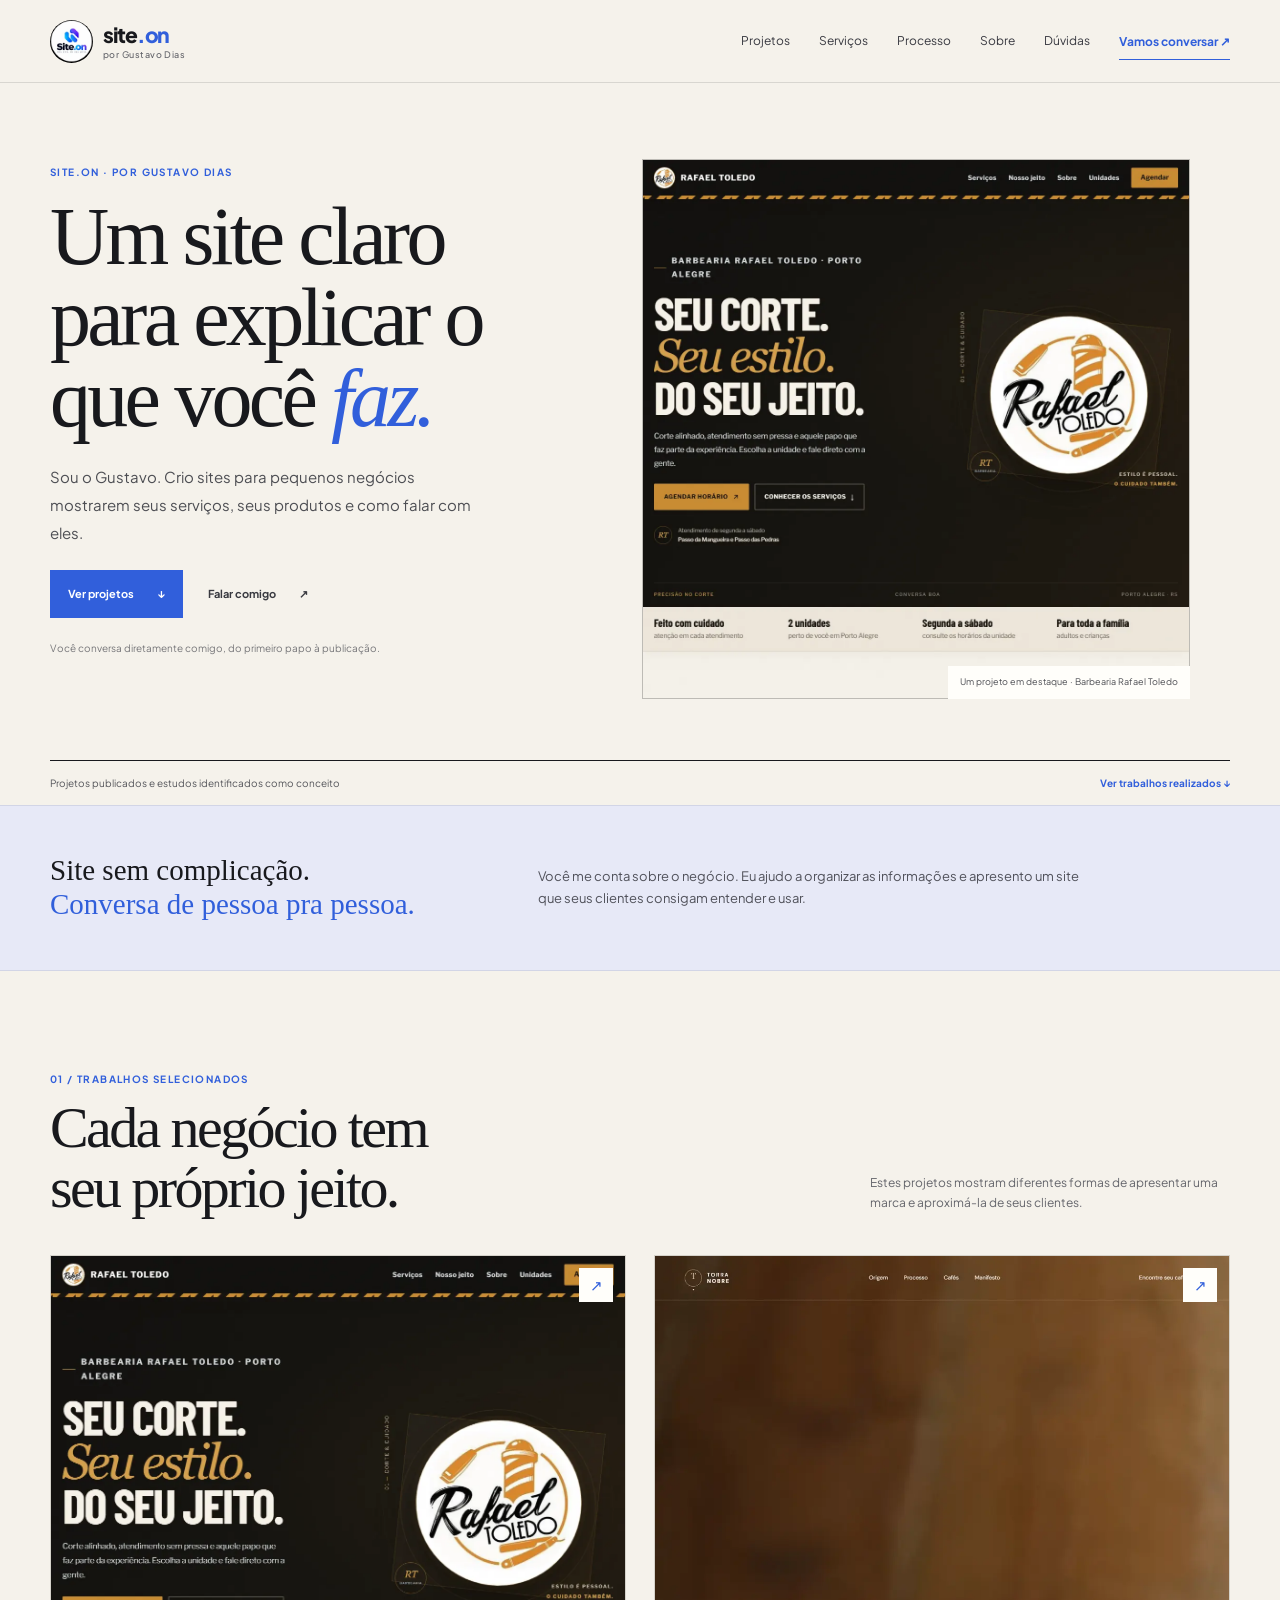
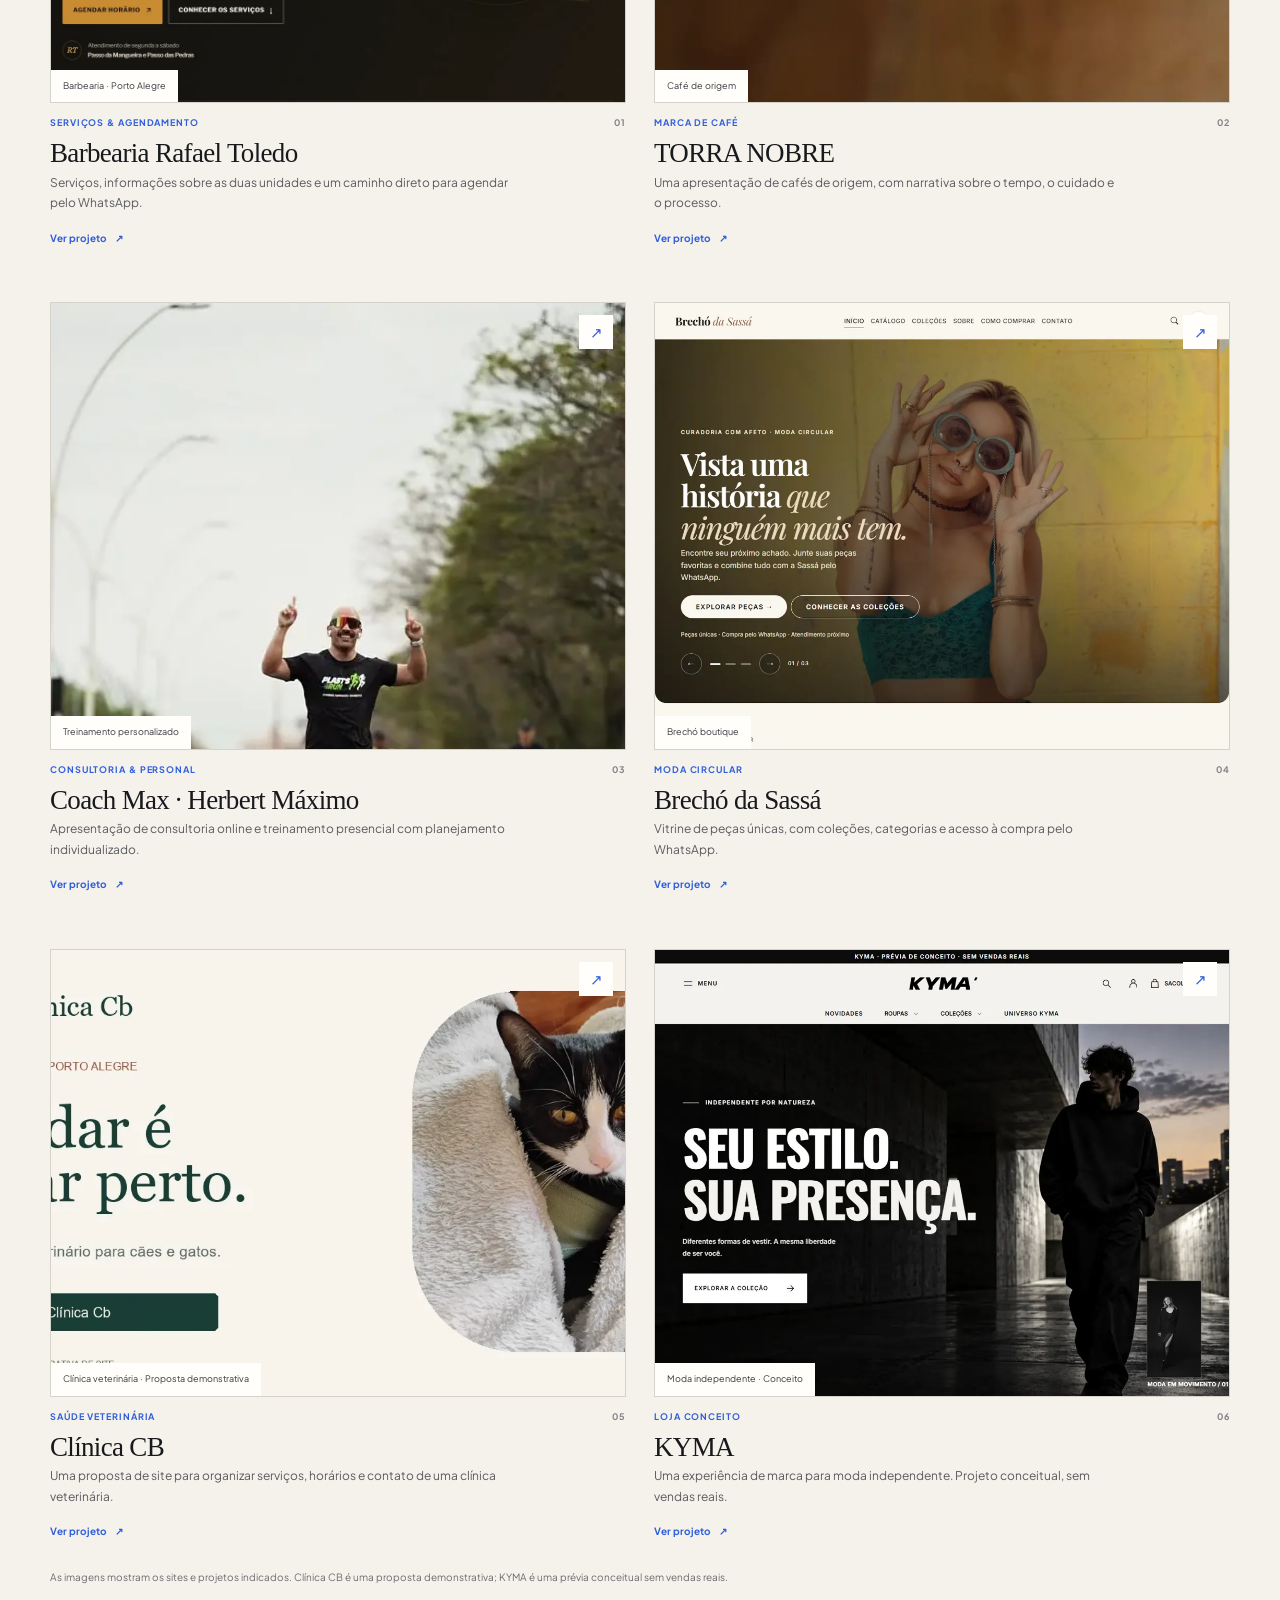
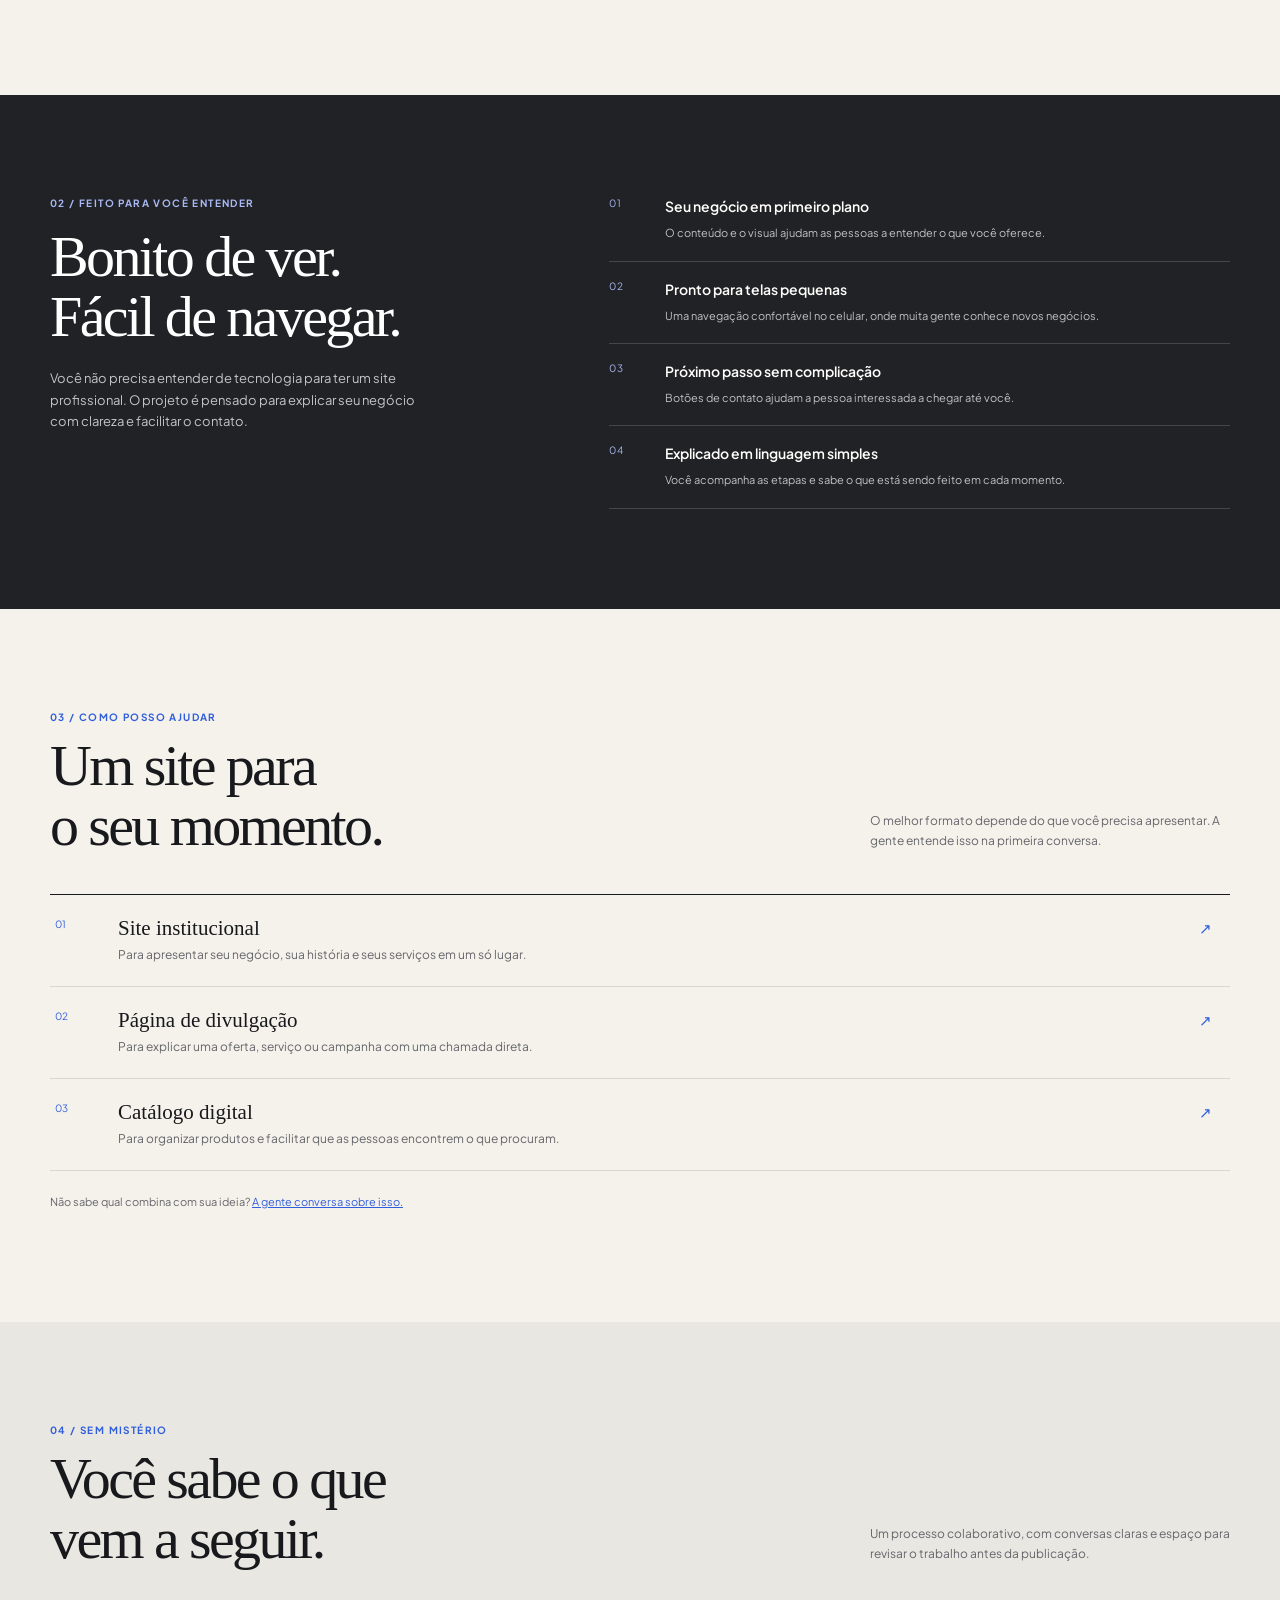
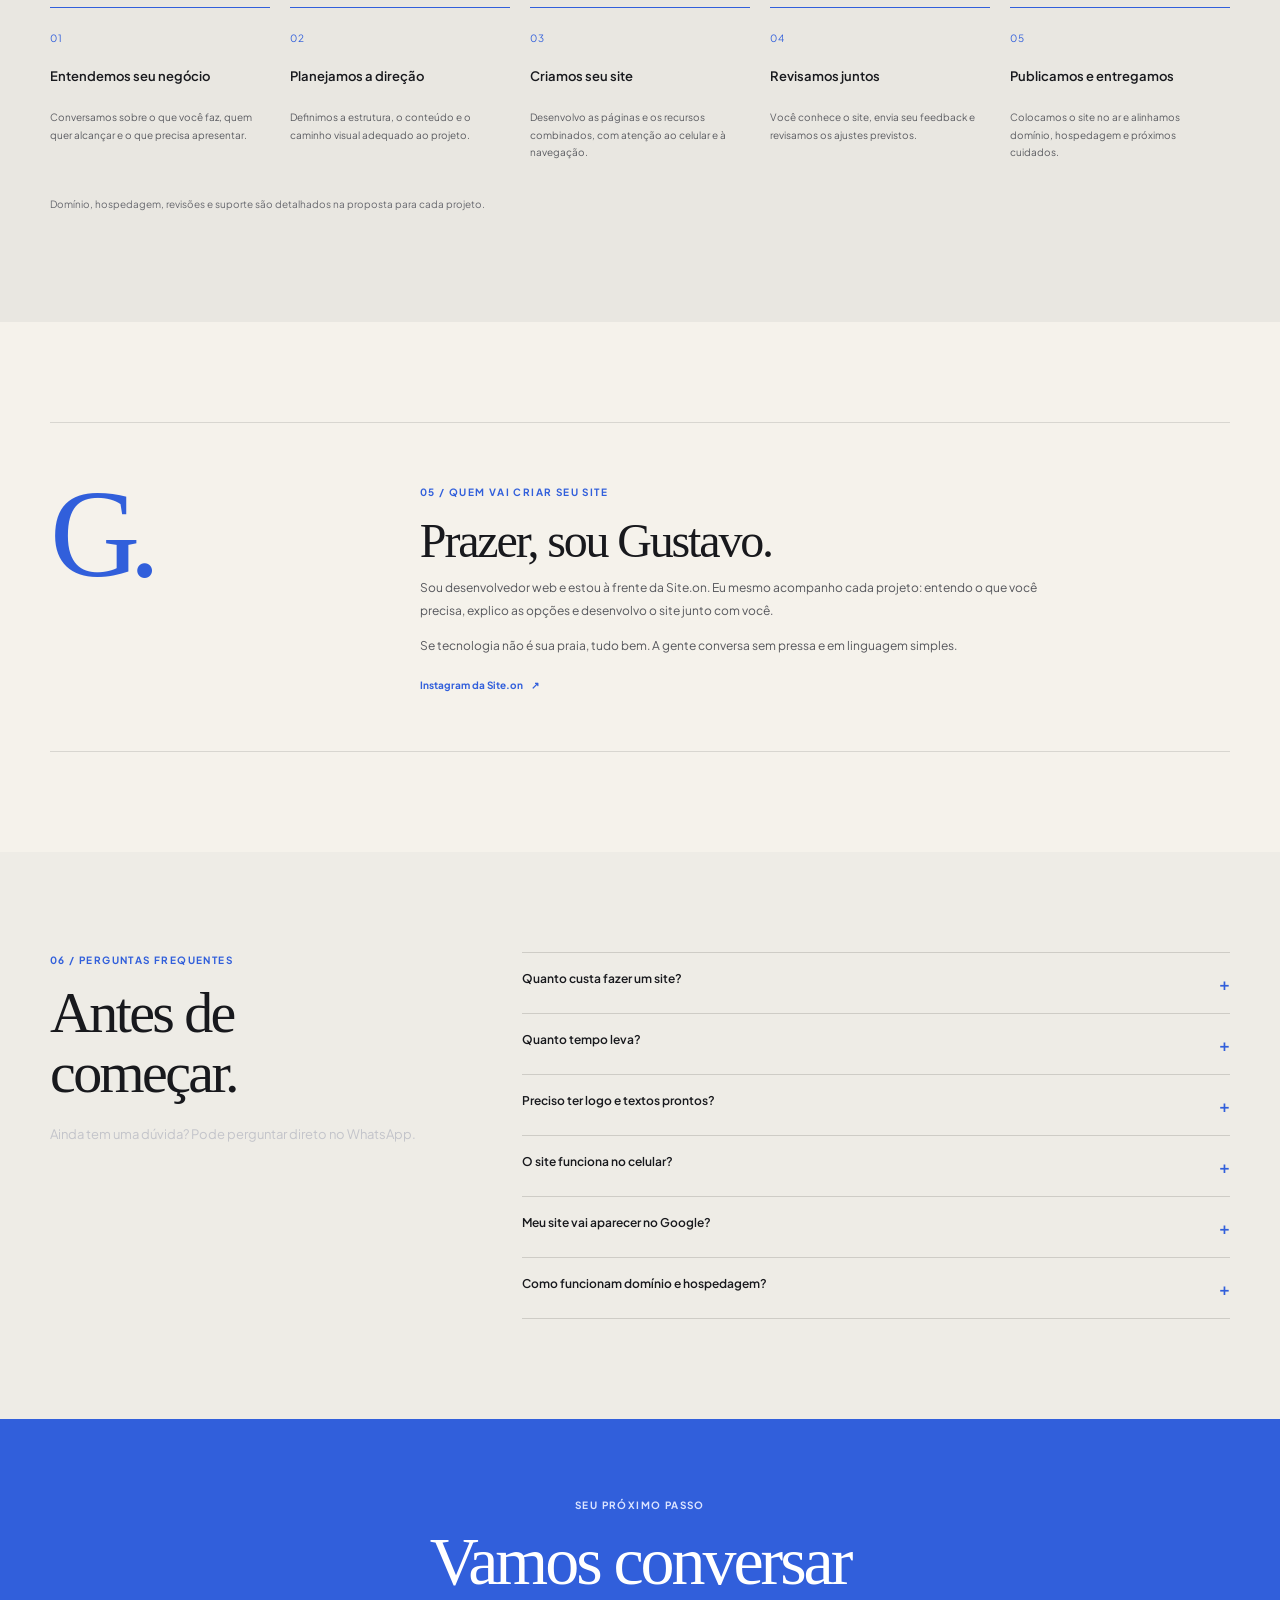
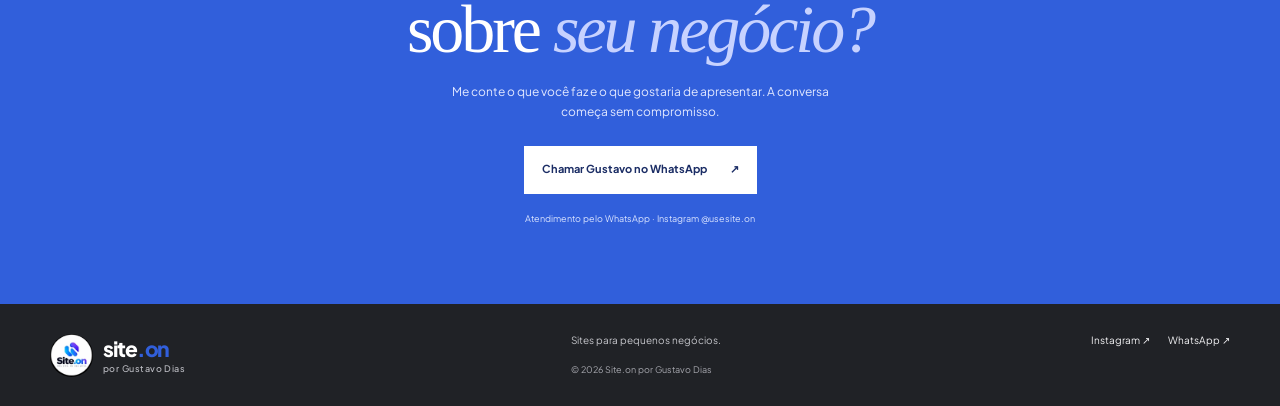
==== commit d12c8815: "Lead the portfolio with published client work" ====
--- a/index.html
+++ b/index.html
@@ -16,12 +16,12 @@
       <figure class="hero-art"><img src="img/portfolio-barbearia.webp" alt="Captura real do site da Barbearia Rafael Toledo, com apresentação e acesso ao agendamento"><figcaption>Um projeto em destaque · Barbearia Rafael Toledo</figcaption></figure></div><div class="container hero-foot"><span>Projetos publicados e estudos identificados como conceito</span><a href="#projetos">Ver trabalhos realizados <span aria-hidden="true">↓</span></a></div></section>
     <section class="intro-strip"><div class="container strip-grid"><p>Site sem complicação.<br><strong>Conversa de pessoa pra pessoa.</strong></p><p>Você me conta sobre o negócio. Eu ajudo a organizar as informações e apresento um site que seus clientes consigam entender e usar.</p></div></section>
     <section class="section projects" id="projetos"><div class="container"><div class="section-head"><div><p class="eyebrow">01 / Trabalhos selecionados</p><h2>Cada negócio tem<br>seu próprio jeito.</h2></div><p>Estes projetos mostram diferentes formas de apresentar uma marca e aproximá-la de seus clientes.</p></div>
-      <div class="project-grid"><article class="project-card"><a class="project-image" href="projetos/clinica-cb/"><img src="img/portfolio-clinica-cb.webp" loading="lazy" alt="Imagem de apresentação do site demonstrativo da Clínica CB, com gato e chamada Cuidar é estar perto."><span class="image-tag">Clínica veterinária · Proposta demonstrativa</span><span class="image-arrow" aria-hidden="true">↗</span></a><div class="project-meta"><span>Saúde veterinária</span><span>01</span></div><h3>Clínica CB</h3><p>Uma proposta de site para organizar serviços, horários e contato de uma clínica veterinária.</p><a class="text-link" href="projetos/clinica-cb/">Ver projeto <span aria-hidden="true">↗</span></a></article>
-<article class="project-card"><a class="project-image" href="projetos/barbearia-rafael-toledo/"><img src="img/portfolio-barbearia.webp" loading="lazy" alt="Captura da página da Barbearia Rafael Toledo: Seu corte. Seu estilo. Do seu jeito."><span class="image-tag">Barbearia · Porto Alegre</span><span class="image-arrow" aria-hidden="true">↗</span></a><div class="project-meta"><span>Serviços &amp; agendamento</span><span>02</span></div><h3>Barbearia Rafael Toledo</h3><p>Serviços, informações sobre as duas unidades e um caminho direto para agendar pelo WhatsApp.</p><a class="text-link" href="projetos/barbearia-rafael-toledo/">Ver projeto <span aria-hidden="true">↗</span></a></article>
-<article class="project-card"><a class="project-image" href="projetos/torra-nobre/"><img src="img/portfolio-torra-nobre.webp" loading="lazy" alt="Captura da página da TORRA NOBRE: O tempo transforma. A origem define."><span class="image-tag">Café de origem</span><span class="image-arrow" aria-hidden="true">↗</span></a><div class="project-meta"><span>Marca de café</span><span>03</span></div><h3>TORRA NOBRE</h3><p>Uma apresentação de cafés de origem, com narrativa sobre o tempo, o cuidado e o processo.</p><a class="text-link" href="projetos/torra-nobre/">Ver projeto <span aria-hidden="true">↗</span></a></article>
-<article class="project-card"><a class="project-image" href="projetos/coach-max/"><img src="img/portfolio-coach-max.webp" loading="lazy" alt="Herbert Máximo correndo, imagem usada no site do Coach Max."><span class="image-tag">Treinamento personalizado</span><span class="image-arrow" aria-hidden="true">↗</span></a><div class="project-meta"><span>Consultoria &amp; personal</span><span>04</span></div><h3>Coach Max · Herbert Máximo</h3><p>Apresentação de consultoria online e treinamento presencial com planejamento individualizado.</p><a class="text-link" href="projetos/coach-max/">Ver projeto <span aria-hidden="true">↗</span></a></article>
-<article class="project-card"><a class="project-image" href="projetos/kyma/"><img src="img/portfolio-kyma.webp" loading="lazy" alt="Captura da loja-conceito KYMA: Seu estilo. Sua presença."><span class="image-tag">Moda independente · Conceito</span><span class="image-arrow" aria-hidden="true">↗</span></a><div class="project-meta"><span>Loja conceito</span><span>05</span></div><h3>KYMA</h3><p>Uma experiência de marca para moda independente. Projeto conceitual, sem vendas reais.</p><a class="text-link" href="projetos/kyma/">Ver projeto <span aria-hidden="true">↗</span></a></article>
-<article class="project-card"><a class="project-image" href="projetos/brecho-da-sassa/"><img src="img/portfolio-brecho.webp" loading="lazy" alt="Captura do site Brechó da Sassá: Vista uma história que ninguém mais tem."><span class="image-tag">Brechó boutique</span><span class="image-arrow" aria-hidden="true">↗</span></a><div class="project-meta"><span>Moda circular</span><span>06</span></div><h3>Brechó da Sassá</h3><p>Vitrine de peças únicas, com coleções, categorias e acesso à compra pelo WhatsApp.</p><a class="text-link" href="projetos/brecho-da-sassa/">Ver projeto <span aria-hidden="true">↗</span></a></article></div><p class="caption">As imagens mostram os sites e projetos indicados. Clínica CB é uma proposta demonstrativa; KYMA é uma prévia conceitual sem vendas reais.</p></div></section>
+      <div class="project-grid"><article class="project-card"><a class="project-image" href="projetos/barbearia-rafael-toledo/"><img src="img/portfolio-barbearia.webp" loading="lazy" alt="Captura da página da Barbearia Rafael Toledo: Seu corte. Seu estilo. Do seu jeito."><span class="image-tag">Barbearia · Porto Alegre</span><span class="image-arrow" aria-hidden="true">↗</span></a><div class="project-meta"><span>Serviços &amp; agendamento</span><span>01</span></div><h3>Barbearia Rafael Toledo</h3><p>Serviços, informações sobre as duas unidades e um caminho direto para agendar pelo WhatsApp.</p><a class="text-link" href="projetos/barbearia-rafael-toledo/">Ver projeto <span aria-hidden="true">↗</span></a></article>
+<article class="project-card"><a class="project-image" href="projetos/torra-nobre/"><img src="img/portfolio-torra-nobre.webp" loading="lazy" alt="Captura da página da TORRA NOBRE: O tempo transforma. A origem define."><span class="image-tag">Café de origem</span><span class="image-arrow" aria-hidden="true">↗</span></a><div class="project-meta"><span>Marca de café</span><span>02</span></div><h3>TORRA NOBRE</h3><p>Uma apresentação de cafés de origem, com narrativa sobre o tempo, o cuidado e o processo.</p><a class="text-link" href="projetos/torra-nobre/">Ver projeto <span aria-hidden="true">↗</span></a></article>
+<article class="project-card"><a class="project-image" href="projetos/coach-max/"><img src="img/portfolio-coach-max.webp" loading="lazy" alt="Herbert Máximo correndo, imagem usada no site do Coach Max."><span class="image-tag">Treinamento personalizado</span><span class="image-arrow" aria-hidden="true">↗</span></a><div class="project-meta"><span>Consultoria &amp; personal</span><span>03</span></div><h3>Coach Max · Herbert Máximo</h3><p>Apresentação de consultoria online e treinamento presencial com planejamento individualizado.</p><a class="text-link" href="projetos/coach-max/">Ver projeto <span aria-hidden="true">↗</span></a></article>
+<article class="project-card"><a class="project-image" href="projetos/brecho-da-sassa/"><img src="img/portfolio-brecho.webp" loading="lazy" alt="Captura do site Brechó da Sassá: Vista uma história que ninguém mais tem."><span class="image-tag">Brechó boutique</span><span class="image-arrow" aria-hidden="true">↗</span></a><div class="project-meta"><span>Moda circular</span><span>04</span></div><h3>Brechó da Sassá</h3><p>Vitrine de peças únicas, com coleções, categorias e acesso à compra pelo WhatsApp.</p><a class="text-link" href="projetos/brecho-da-sassa/">Ver projeto <span aria-hidden="true">↗</span></a></article>
+<article class="project-card"><a class="project-image" href="projetos/clinica-cb/"><img src="img/portfolio-clinica-cb.webp" loading="lazy" alt="Imagem de apresentação do site demonstrativo da Clínica CB, com gato e chamada Cuidar é estar perto."><span class="image-tag">Clínica veterinária · Proposta demonstrativa</span><span class="image-arrow" aria-hidden="true">↗</span></a><div class="project-meta"><span>Saúde veterinária</span><span>05</span></div><h3>Clínica CB</h3><p>Uma proposta de site para organizar serviços, horários e contato de uma clínica veterinária.</p><a class="text-link" href="projetos/clinica-cb/">Ver projeto <span aria-hidden="true">↗</span></a></article>
+<article class="project-card"><a class="project-image" href="projetos/kyma/"><img src="img/portfolio-kyma.webp" loading="lazy" alt="Captura da loja-conceito KYMA: Seu estilo. Sua presença."><span class="image-tag">Moda independente · Conceito</span><span class="image-arrow" aria-hidden="true">↗</span></a><div class="project-meta"><span>Loja conceito</span><span>06</span></div><h3>KYMA</h3><p>Uma experiência de marca para moda independente. Projeto conceitual, sem vendas reais.</p><a class="text-link" href="projetos/kyma/">Ver projeto <span aria-hidden="true">↗</span></a></article></div><p class="caption">As imagens mostram os sites e projetos indicados. Clínica CB é uma proposta demonstrativa; KYMA é uma prévia conceitual sem vendas reais.</p></div></section>
     <section class="section promise" id="beneficios"><div class="container promise-grid"><div><p class="eyebrow">02 / Feito para você entender</p><h2>Bonito de ver.<br>Fácil de navegar.</h2><p class="body-copy">Você não precisa entender de tecnologia para ter um site profissional. O projeto é pensado para explicar seu negócio com clareza e facilitar o contato.</p></div><div class="benefits"><article><span>01</span><div><h3>Seu negócio em primeiro plano</h3><p>O conteúdo e o visual ajudam as pessoas a entender o que você oferece.</p></div></article><article><span>02</span><div><h3>Pronto para telas pequenas</h3><p>Uma navegação confortável no celular, onde muita gente conhece novos negócios.</p></div></article><article><span>03</span><div><h3>Próximo passo sem complicação</h3><p>Botões de contato ajudam a pessoa interessada a chegar até você.</p></div></article><article><span>04</span><div><h3>Explicado em linguagem simples</h3><p>Você acompanha as etapas e sabe o que está sendo feito em cada momento.</p></div></article></div></div></section>
     <section class="section services" id="servicos"><div class="container"><div class="section-head"><div><p class="eyebrow">03 / Como posso ajudar</p><h2>Um site para<br>o seu momento.</h2></div><p>O melhor formato depende do que você precisa apresentar. A gente entende isso na primeira conversa.</p></div><div class="service-list"><article><span>01</span><div><h3>Site institucional</h3><p>Para apresentar seu negócio, sua história e seus serviços em um só lugar.</p></div><span class="service-symbol" aria-hidden="true">↗</span></article><article><span>02</span><div><h3>Página de divulgação</h3><p>Para explicar uma oferta, serviço ou campanha com uma chamada direta.</p></div><span class="service-symbol" aria-hidden="true">↗</span></article><article><span>03</span><div><h3>Catálogo digital</h3><p>Para organizar produtos e facilitar que as pessoas encontrem o que procuram.</p></div><span class="service-symbol" aria-hidden="true">↗</span></article></div><p class="service-note">Não sabe qual combina com sua ideia? <a href="#contato">A gente conversa sobre isso.</a></p></div></section>
     <section class="section process" id="processo"><div class="container"><div class="section-head"><div><p class="eyebrow">04 / Sem mistério</p><h2>Você sabe o que<br>vem a seguir.</h2></div><p>Um processo colaborativo, com conversas claras e espaço para revisar o trabalho antes da publicação.</p></div><ol class="steps"><li><span>01</span><h3>Entendemos seu negócio</h3><p>Conversamos sobre o que você faz, quem quer alcançar e o que precisa apresentar.</p></li><li><span>02</span><h3>Planejamos a direção</h3><p>Definimos a estrutura, o conteúdo e o caminho visual adequado ao projeto.</p></li><li><span>03</span><h3>Criamos seu site</h3><p>Desenvolvo as páginas e os recursos combinados, com atenção ao celular e à navegação.</p></li><li><span>04</span><h3>Revisamos juntos</h3><p>Você conhece o site, envia seu feedback e revisamos os ajustes previstos.</p></li><li><span>05</span><h3>Publicamos e entregamos</h3><p>Colocamos o site no ar e alinhamos domínio, hospedagem e próximos cuidados.</p></li></ol><p class="process-foot">Domínio, hospedagem, revisões e suporte são detalhados na proposta para cada projeto.</p></div></section>
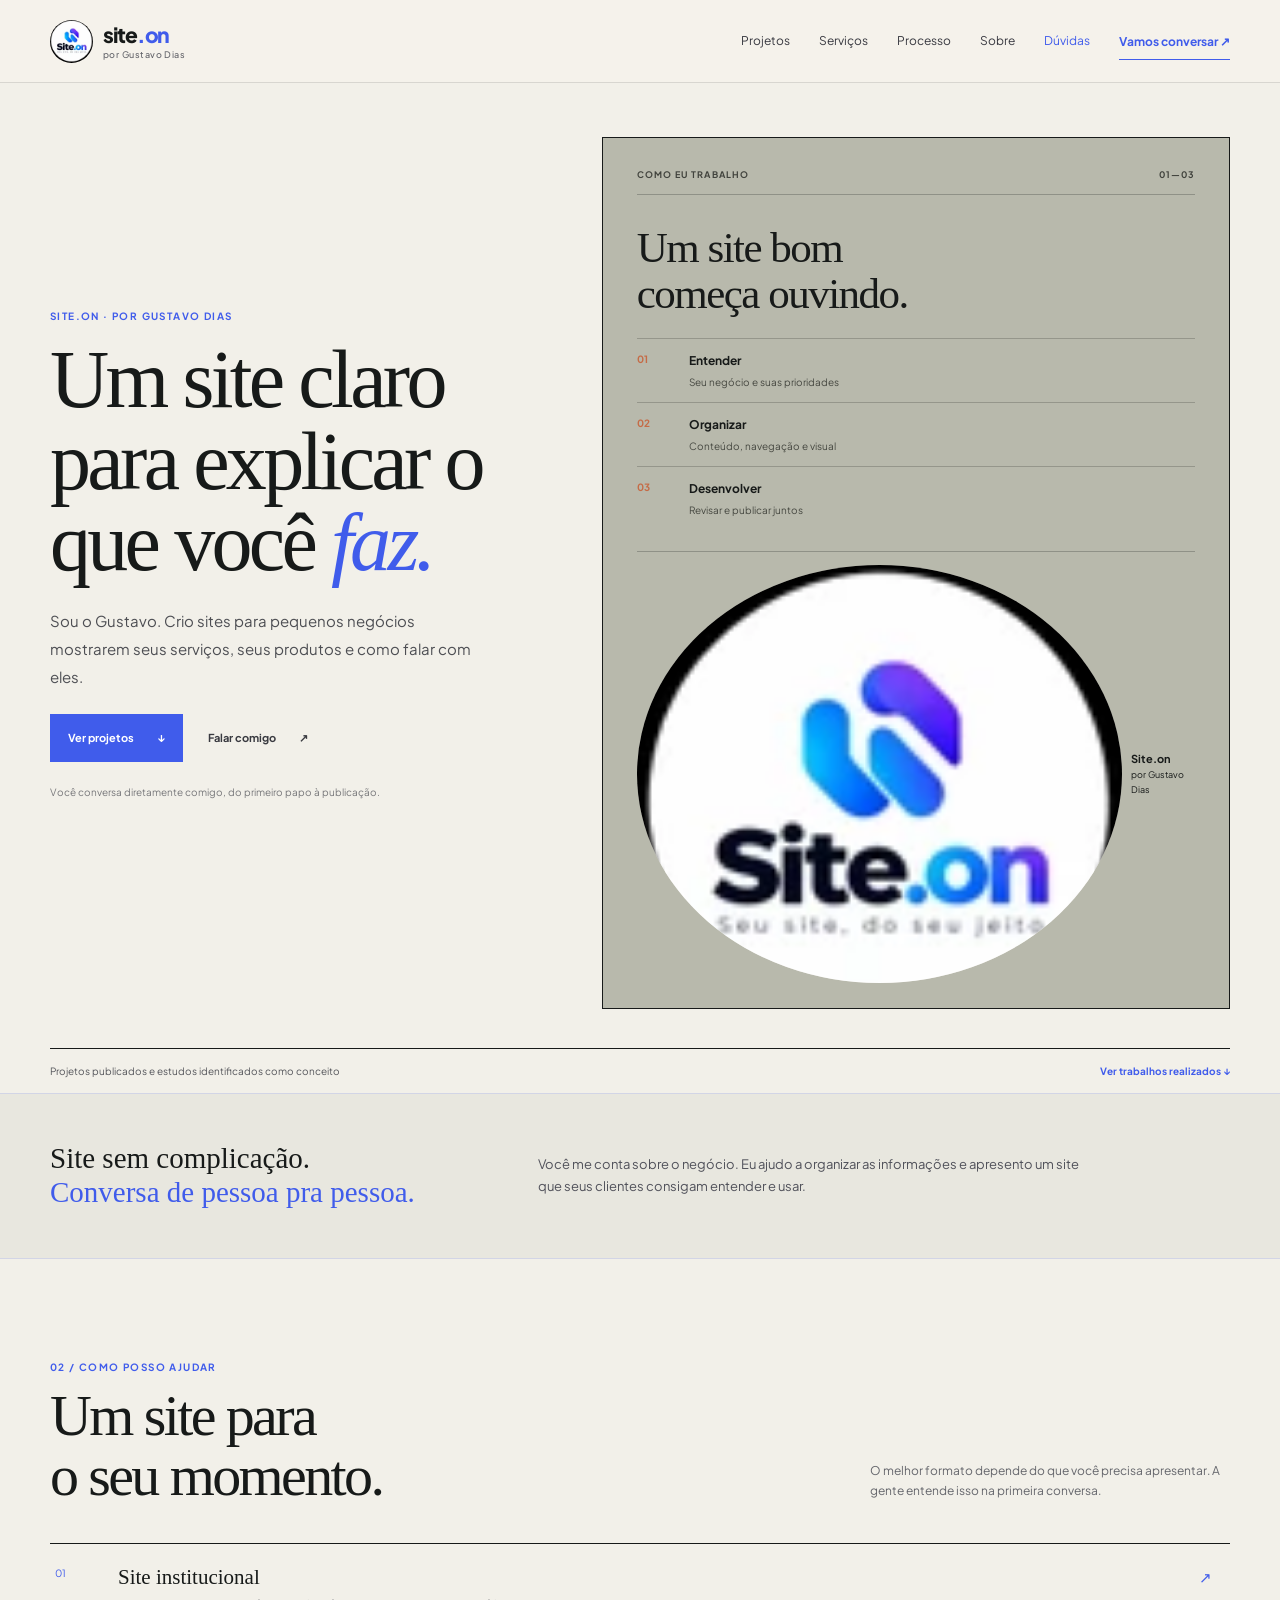
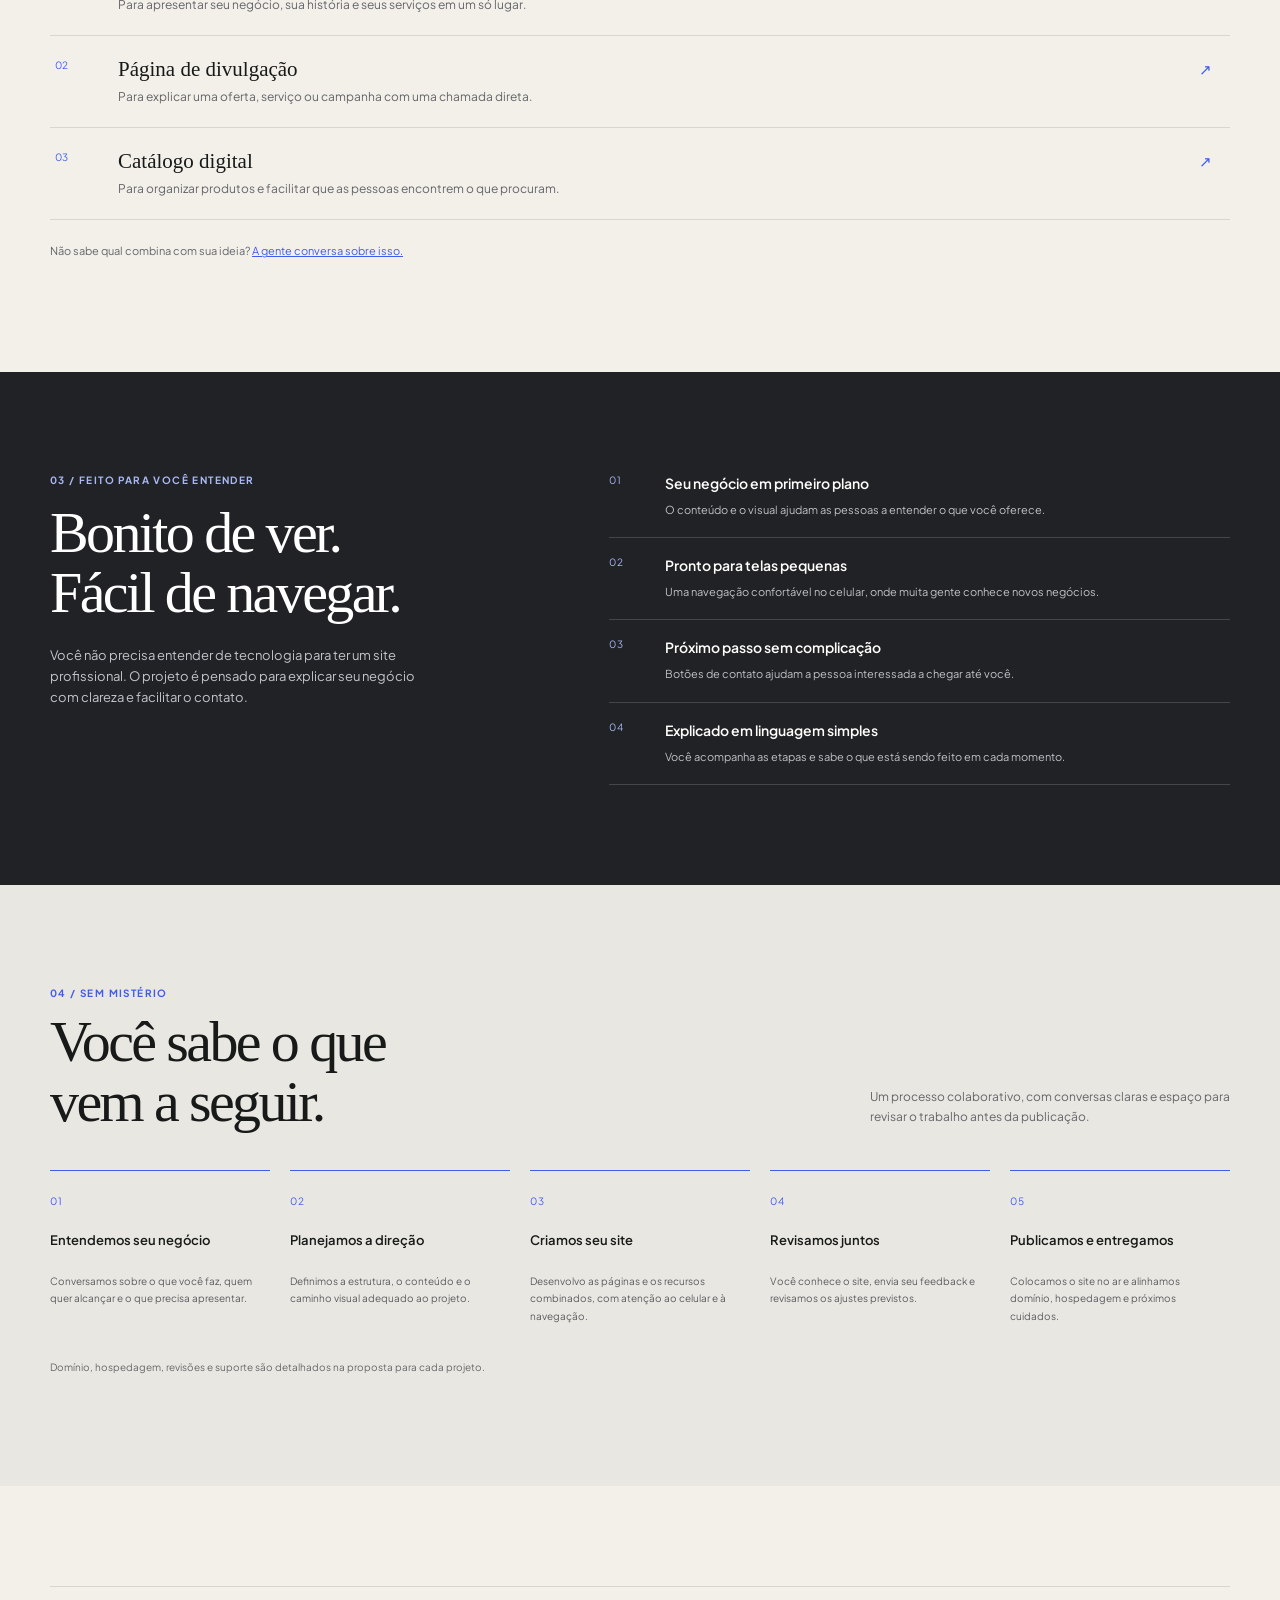
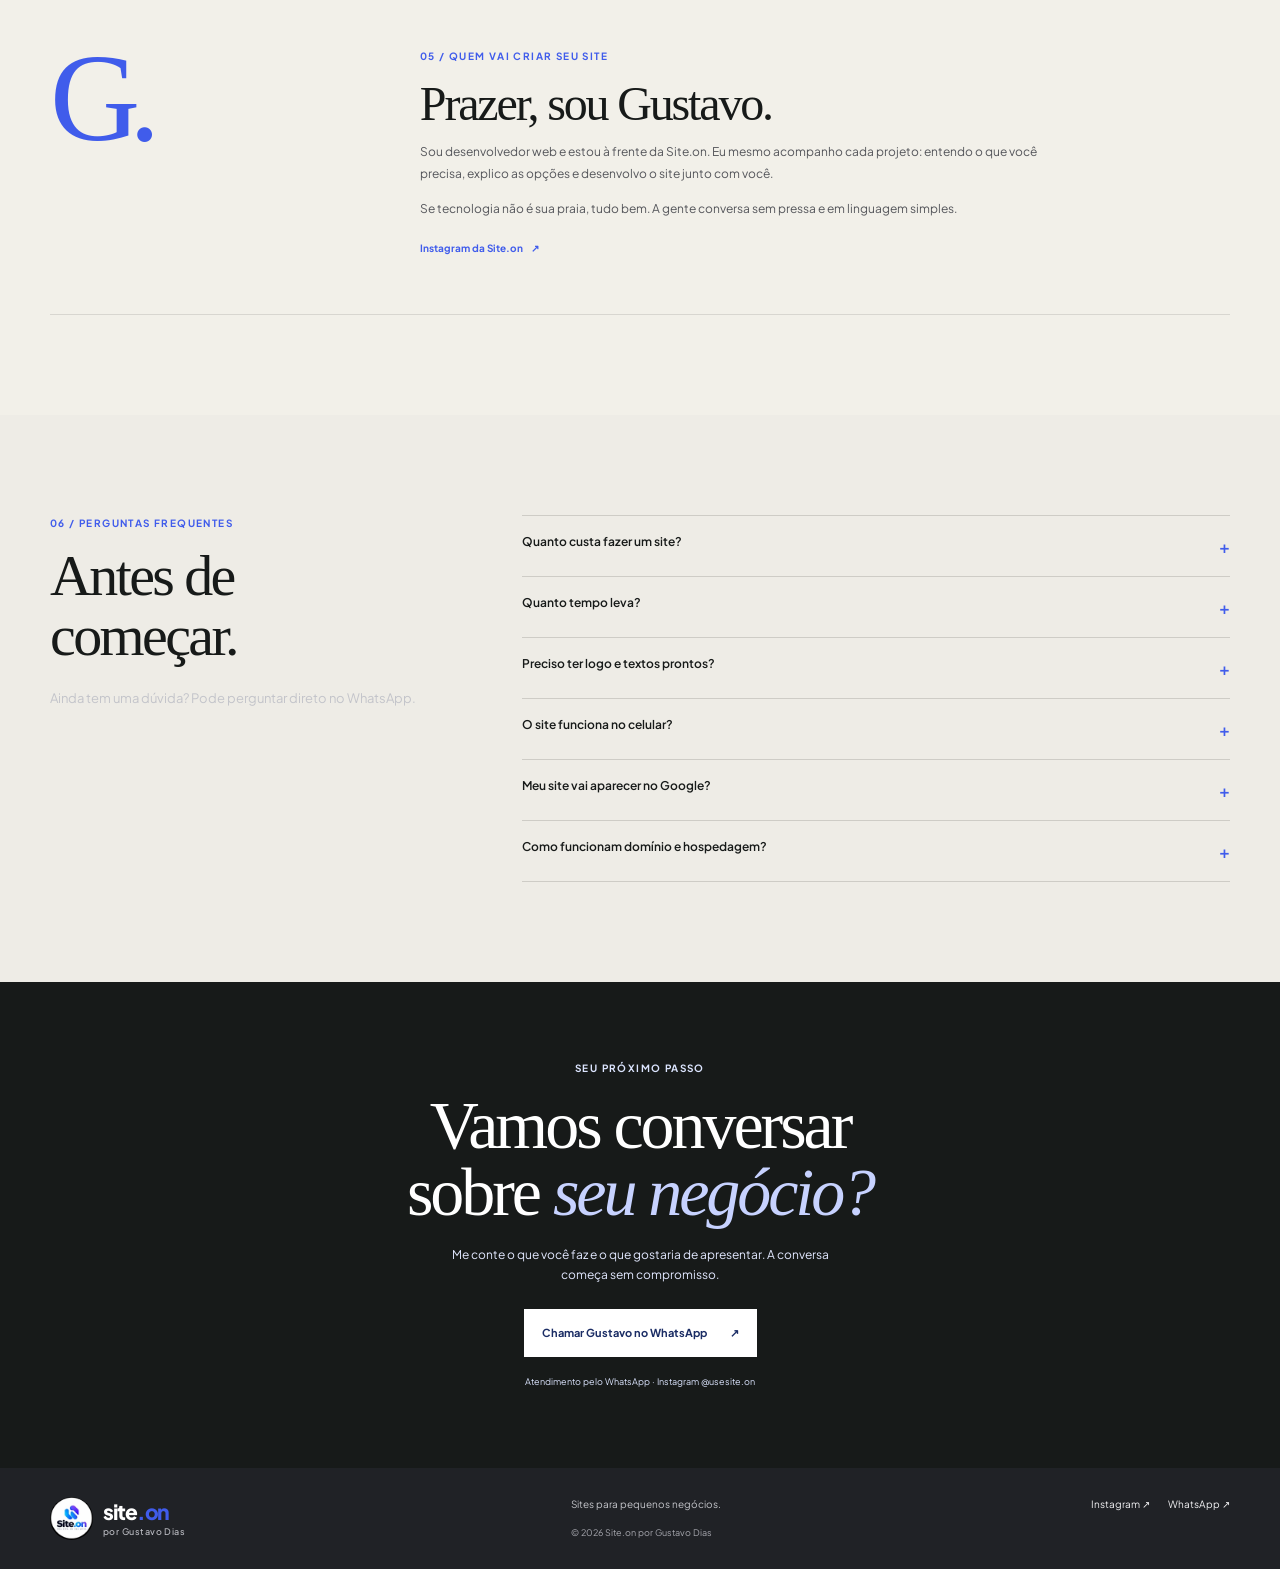
==== commit 630bca2f: "Separate services homepage from project portfolio" ====
--- a/index.html
+++ b/index.html
@@ -2,28 +2,23 @@
 <html lang="pt-BR">
 <head>
   <meta charset="utf-8"><meta name="viewport" content="width=device-width,initial-scale=1">
-  <meta name="theme-color" content="#f5f2eb"><meta name="description" content="Sou Gustavo Dias, da Site.on. Crio sites para pequenos negócios apresentarem seus serviços e facilitar o contato com clientes.">
+  <meta name="theme-color" content="#f2f0e9"><meta name="description" content="Sou Gustavo Dias, da Site.on. Crio sites para pequenos negócios apresentarem seus serviços e facilitar o contato com clientes.">
   <meta property="og:title" content="Site.on por Gustavo Dias — sites para pequenos negócios"><meta property="og:description" content="Conheça projetos reais e converse diretamente com Gustavo sobre o site do seu negócio."><meta property="og:image" content="https://gusdias-coder.github.io/site-on-portfolio/img/portfolio-barbearia.webp">
   <title>Site.on por Gustavo Dias — sites para pequenos negócios</title><link rel="icon" href="img/logo.webp" type="image/webp"><link rel="stylesheet" href="css/style.css">
 </head>
 <body>
   <a class="skip" href="#conteudo">Pular para o conteúdo</a>
+  <div class="reading-progress" aria-hidden="true"></div>
   <header class="header"><div class="container nav"><a class="brand" href="#inicio" aria-label="Site.on por Gustavo Dias, início"><img src="img/logo.webp" alt="" width="44" height="44"><span>site<span class="accent">.on</span><small>por Gustavo Dias</small></span></a>
     <button class="menu-toggle" aria-expanded="false" aria-controls="navigation">Menu <span aria-hidden="true">☰</span></button>
-    <nav id="navigation" aria-label="Navegação principal"><a href="#projetos">Projetos</a><a href="#servicos">Serviços</a><a href="#processo">Processo</a><a href="#sobre">Sobre</a><a href="#duvidas">Dúvidas</a><a class="nav-cta" href="https://wa.me/5551995118200?text=Ol%C3%A1%2C%20Gustavo!%20Conheci%20seu%20portf%C3%B3lio%20e%20quero%20conversar%20sobre%20um%20site." target="_blank" rel="noopener">Vamos conversar <span aria-hidden="true">↗</span></a></nav></div></header>
+    <nav id="navigation" aria-label="Navegação principal"><a href="projetos.html">Projetos</a><a href="#servicos">Serviços</a><a href="#processo">Processo</a><a href="#sobre">Sobre</a><a href="#duvidas">Dúvidas</a><a class="nav-cta" href="https://wa.me/5551995118200?text=Ol%C3%A1%2C%20Gustavo!%20Conheci%20seu%20portf%C3%B3lio%20e%20quero%20conversar%20sobre%20um%20site." target="_blank" rel="noopener">Vamos conversar <span aria-hidden="true">↗</span></a></nav></div></header>
   <main id="conteudo">
-    <section class="hero" id="inicio"><div class="container hero-grid"><div class="hero-copy"><p class="eyebrow">Site.on · por Gustavo Dias</p><h1>Um site claro para explicar o que você <em>faz.</em></h1><p class="intro">Sou o Gustavo. Crio sites para pequenos negócios mostrarem seus serviços, seus produtos e como falar com eles.</p><div class="actions"><a class="button button-light" href="#projetos">Ver projetos <span aria-hidden="true">↓</span></a><a class="button button-quiet" href="https://wa.me/5551995118200?text=Ol%C3%A1%2C%20Gustavo!%20Quero%20conversar%20sobre%20um%20site." target="_blank" rel="noopener">Falar comigo <span aria-hidden="true">↗</span></a></div><p class="micro">Você conversa diretamente comigo, do primeiro papo à publicação.</p></div>
-      <figure class="hero-art"><img src="img/portfolio-barbearia.webp" alt="Captura real do site da Barbearia Rafael Toledo, com apresentação e acesso ao agendamento"><figcaption>Um projeto em destaque · Barbearia Rafael Toledo</figcaption></figure></div><div class="container hero-foot"><span>Projetos publicados e estudos identificados como conceito</span><a href="#projetos">Ver trabalhos realizados <span aria-hidden="true">↓</span></a></div></section>
+    <section class="hero" id="inicio"><div class="container hero-grid"><div class="hero-copy"><p class="eyebrow">Site.on · por Gustavo Dias</p><h1>Um site claro para explicar o que você <em>faz.</em></h1><p class="intro">Sou o Gustavo. Crio sites para pequenos negócios mostrarem seus serviços, seus produtos e como falar com eles.</p><div class="actions"><a class="button button-light" href="projetos.html">Ver projetos <span aria-hidden="true">↓</span></a><a class="button button-quiet" href="https://wa.me/5551995118200?text=Ol%C3%A1%2C%20Gustavo!%20Quero%20conversar%20sobre%20um%20site." target="_blank" rel="noopener">Falar comigo <span aria-hidden="true">↗</span></a></div><p class="micro">Você conversa diretamente comigo, do primeiro papo à publicação.</p></div>
+      <aside class="hero-art service-board" aria-label="Etapas de um projeto na Site.on"><div class="board-top"><span>COMO EU TRABALHO</span><span>01—03</span></div><p class="board-title">Um site bom começa ouvindo.</p><ol><li><span>01</span><div><strong>Entender</strong><small>Seu negócio e suas prioridades</small></div></li><li><span>02</span><div><strong>Organizar</strong><small>Conteúdo, navegação e visual</small></div></li><li><span>03</span><div><strong>Desenvolver</strong><small>Revisar e publicar juntos</small></div></li></ol><div class="board-foot"><img src="img/logo.webp" alt="" width="34" height="34"><span>Site.on <small>por Gustavo Dias</small></span></div></aside></div><div class="container hero-foot"><span>Projetos publicados e estudos identificados como conceito</span><a href="projetos.html">Ver trabalhos realizados <span aria-hidden="true">↓</span></a></div></section>
     <section class="intro-strip"><div class="container strip-grid"><p>Site sem complicação.<br><strong>Conversa de pessoa pra pessoa.</strong></p><p>Você me conta sobre o negócio. Eu ajudo a organizar as informações e apresento um site que seus clientes consigam entender e usar.</p></div></section>
-    <section class="section projects" id="projetos"><div class="container"><div class="section-head"><div><p class="eyebrow">01 / Trabalhos selecionados</p><h2>Cada negócio tem<br>seu próprio jeito.</h2></div><p>Estes projetos mostram diferentes formas de apresentar uma marca e aproximá-la de seus clientes.</p></div>
-      <div class="project-grid"><article class="project-card"><a class="project-image" href="projetos/barbearia-rafael-toledo/"><img src="img/portfolio-barbearia.webp" loading="lazy" alt="Captura da página da Barbearia Rafael Toledo: Seu corte. Seu estilo. Do seu jeito."><span class="image-tag">Barbearia · Porto Alegre</span><span class="image-arrow" aria-hidden="true">↗</span></a><div class="project-meta"><span>Serviços &amp; agendamento</span><span>01</span></div><h3>Barbearia Rafael Toledo</h3><p>Serviços, informações sobre as duas unidades e um caminho direto para agendar pelo WhatsApp.</p><a class="text-link" href="projetos/barbearia-rafael-toledo/">Ver projeto <span aria-hidden="true">↗</span></a></article>
-<article class="project-card"><a class="project-image" href="projetos/torra-nobre/"><img src="img/portfolio-torra-nobre.webp" loading="lazy" alt="Captura da página da TORRA NOBRE: O tempo transforma. A origem define."><span class="image-tag">Café de origem</span><span class="image-arrow" aria-hidden="true">↗</span></a><div class="project-meta"><span>Marca de café</span><span>02</span></div><h3>TORRA NOBRE</h3><p>Uma apresentação de cafés de origem, com narrativa sobre o tempo, o cuidado e o processo.</p><a class="text-link" href="projetos/torra-nobre/">Ver projeto <span aria-hidden="true">↗</span></a></article>
-<article class="project-card"><a class="project-image" href="projetos/coach-max/"><img src="img/portfolio-coach-max.webp" loading="lazy" alt="Herbert Máximo correndo, imagem usada no site do Coach Max."><span class="image-tag">Treinamento personalizado</span><span class="image-arrow" aria-hidden="true">↗</span></a><div class="project-meta"><span>Consultoria &amp; personal</span><span>03</span></div><h3>Coach Max · Herbert Máximo</h3><p>Apresentação de consultoria online e treinamento presencial com planejamento individualizado.</p><a class="text-link" href="projetos/coach-max/">Ver projeto <span aria-hidden="true">↗</span></a></article>
-<article class="project-card"><a class="project-image" href="projetos/brecho-da-sassa/"><img src="img/portfolio-brecho.webp" loading="lazy" alt="Captura do site Brechó da Sassá: Vista uma história que ninguém mais tem."><span class="image-tag">Brechó boutique</span><span class="image-arrow" aria-hidden="true">↗</span></a><div class="project-meta"><span>Moda circular</span><span>04</span></div><h3>Brechó da Sassá</h3><p>Vitrine de peças únicas, com coleções, categorias e acesso à compra pelo WhatsApp.</p><a class="text-link" href="projetos/brecho-da-sassa/">Ver projeto <span aria-hidden="true">↗</span></a></article>
-<article class="project-card"><a class="project-image" href="projetos/clinica-cb/"><img src="img/portfolio-clinica-cb.webp" loading="lazy" alt="Imagem de apresentação do site demonstrativo da Clínica CB, com gato e chamada Cuidar é estar perto."><span class="image-tag">Clínica veterinária · Proposta demonstrativa</span><span class="image-arrow" aria-hidden="true">↗</span></a><div class="project-meta"><span>Saúde veterinária</span><span>05</span></div><h3>Clínica CB</h3><p>Uma proposta de site para organizar serviços, horários e contato de uma clínica veterinária.</p><a class="text-link" href="projetos/clinica-cb/">Ver projeto <span aria-hidden="true">↗</span></a></article>
-<article class="project-card"><a class="project-image" href="projetos/kyma/"><img src="img/portfolio-kyma.webp" loading="lazy" alt="Captura da loja-conceito KYMA: Seu estilo. Sua presença."><span class="image-tag">Moda independente · Conceito</span><span class="image-arrow" aria-hidden="true">↗</span></a><div class="project-meta"><span>Loja conceito</span><span>06</span></div><h3>KYMA</h3><p>Uma experiência de marca para moda independente. Projeto conceitual, sem vendas reais.</p><a class="text-link" href="projetos/kyma/">Ver projeto <span aria-hidden="true">↗</span></a></article></div><p class="caption">As imagens mostram os sites e projetos indicados. Clínica CB é uma proposta demonstrativa; KYMA é uma prévia conceitual sem vendas reais.</p></div></section>
-    <section class="section promise" id="beneficios"><div class="container promise-grid"><div><p class="eyebrow">02 / Feito para você entender</p><h2>Bonito de ver.<br>Fácil de navegar.</h2><p class="body-copy">Você não precisa entender de tecnologia para ter um site profissional. O projeto é pensado para explicar seu negócio com clareza e facilitar o contato.</p></div><div class="benefits"><article><span>01</span><div><h3>Seu negócio em primeiro plano</h3><p>O conteúdo e o visual ajudam as pessoas a entender o que você oferece.</p></div></article><article><span>02</span><div><h3>Pronto para telas pequenas</h3><p>Uma navegação confortável no celular, onde muita gente conhece novos negócios.</p></div></article><article><span>03</span><div><h3>Próximo passo sem complicação</h3><p>Botões de contato ajudam a pessoa interessada a chegar até você.</p></div></article><article><span>04</span><div><h3>Explicado em linguagem simples</h3><p>Você acompanha as etapas e sabe o que está sendo feito em cada momento.</p></div></article></div></div></section>
-    <section class="section services" id="servicos"><div class="container"><div class="section-head"><div><p class="eyebrow">03 / Como posso ajudar</p><h2>Um site para<br>o seu momento.</h2></div><p>O melhor formato depende do que você precisa apresentar. A gente entende isso na primeira conversa.</p></div><div class="service-list"><article><span>01</span><div><h3>Site institucional</h3><p>Para apresentar seu negócio, sua história e seus serviços em um só lugar.</p></div><span class="service-symbol" aria-hidden="true">↗</span></article><article><span>02</span><div><h3>Página de divulgação</h3><p>Para explicar uma oferta, serviço ou campanha com uma chamada direta.</p></div><span class="service-symbol" aria-hidden="true">↗</span></article><article><span>03</span><div><h3>Catálogo digital</h3><p>Para organizar produtos e facilitar que as pessoas encontrem o que procuram.</p></div><span class="service-symbol" aria-hidden="true">↗</span></article></div><p class="service-note">Não sabe qual combina com sua ideia? <a href="#contato">A gente conversa sobre isso.</a></p></div></section>
+
+    <section class="section services" id="servicos"><div class="container"><div class="section-head"><div><p class="eyebrow">02 / Como posso ajudar</p><h2>Um site para<br>o seu momento.</h2></div><p>O melhor formato depende do que você precisa apresentar. A gente entende isso na primeira conversa.</p></div><div class="service-list"><article><span>01</span><div><h3>Site institucional</h3><p>Para apresentar seu negócio, sua história e seus serviços em um só lugar.</p></div><span class="service-symbol" aria-hidden="true">↗</span></article><article><span>02</span><div><h3>Página de divulgação</h3><p>Para explicar uma oferta, serviço ou campanha com uma chamada direta.</p></div><span class="service-symbol" aria-hidden="true">↗</span></article><article><span>03</span><div><h3>Catálogo digital</h3><p>Para organizar produtos e facilitar que as pessoas encontrem o que procuram.</p></div><span class="service-symbol" aria-hidden="true">↗</span></article></div><p class="service-note">Não sabe qual combina com sua ideia? <a href="#contato">A gente conversa sobre isso.</a></p></div></section>
+    <section class="section promise" id="beneficios"><div class="container promise-grid"><div><p class="eyebrow">03 / Feito para você entender</p><h2>Bonito de ver.<br>Fácil de navegar.</h2><p class="body-copy">Você não precisa entender de tecnologia para ter um site profissional. O projeto é pensado para explicar seu negócio com clareza e facilitar o contato.</p></div><div class="benefits"><article><span>01</span><div><h3>Seu negócio em primeiro plano</h3><p>O conteúdo e o visual ajudam as pessoas a entender o que você oferece.</p></div></article><article><span>02</span><div><h3>Pronto para telas pequenas</h3><p>Uma navegação confortável no celular, onde muita gente conhece novos negócios.</p></div></article><article><span>03</span><div><h3>Próximo passo sem complicação</h3><p>Botões de contato ajudam a pessoa interessada a chegar até você.</p></div></article><article><span>04</span><div><h3>Explicado em linguagem simples</h3><p>Você acompanha as etapas e sabe o que está sendo feito em cada momento.</p></div></article></div></div></section>
     <section class="section process" id="processo"><div class="container"><div class="section-head"><div><p class="eyebrow">04 / Sem mistério</p><h2>Você sabe o que<br>vem a seguir.</h2></div><p>Um processo colaborativo, com conversas claras e espaço para revisar o trabalho antes da publicação.</p></div><ol class="steps"><li><span>01</span><h3>Entendemos seu negócio</h3><p>Conversamos sobre o que você faz, quem quer alcançar e o que precisa apresentar.</p></li><li><span>02</span><h3>Planejamos a direção</h3><p>Definimos a estrutura, o conteúdo e o caminho visual adequado ao projeto.</p></li><li><span>03</span><h3>Criamos seu site</h3><p>Desenvolvo as páginas e os recursos combinados, com atenção ao celular e à navegação.</p></li><li><span>04</span><h3>Revisamos juntos</h3><p>Você conhece o site, envia seu feedback e revisamos os ajustes previstos.</p></li><li><span>05</span><h3>Publicamos e entregamos</h3><p>Colocamos o site no ar e alinhamos domínio, hospedagem e próximos cuidados.</p></li></ol><p class="process-foot">Domínio, hospedagem, revisões e suporte são detalhados na proposta para cada projeto.</p></div></section>
     <section class="section about" id="sobre"><div class="container about-panel"><div class="about-mark" aria-hidden="true">G.</div><div><p class="eyebrow">05 / Quem vai criar seu site</p><h2>Prazer, sou Gustavo.</h2><p>Sou desenvolvedor web e estou à frente da Site.on. Eu mesmo acompanho cada projeto: entendo o que você precisa, explico as opções e desenvolvo o site junto com você.</p><p>Se tecnologia não é sua praia, tudo bem. A gente conversa sem pressa e em linguagem simples.</p><a href="https://instagram.com/usesite.on" target="_blank" rel="noopener" class="text-link">Instagram da Site.on <span aria-hidden="true">↗</span></a></div></div></section>
     <section class="section faq" id="duvidas"><div class="container faq-grid"><div><p class="eyebrow">06 / Perguntas frequentes</p><h2>Antes de<br>começar.</h2><p class="body-copy">Ainda tem uma dúvida? Pode perguntar direto no WhatsApp.</p></div><div class="questions"><details><summary>Quanto custa fazer um site?<span>+</span></summary><p>O investimento depende do formato, do conteúdo e dos recursos necessários. Depois de entender sua ideia, envio uma proposta com valores e escopo definidos.</p></details><details><summary>Quanto tempo leva?<span>+</span></summary><p>O prazo é combinado na proposta, considerando o tamanho do projeto, os materiais disponíveis e as etapas de revisão.</p></details><details><summary>Preciso ter logo e textos prontos?<span>+</span></summary><p>Não precisa ter tudo pronto para conversar. Se já tiver logo, fotos, textos ou referências, eles ajudam a entender seu negócio e planejar o que falta.</p></details><details><summary>O site funciona no celular?<span>+</span></summary><p>Sim. Os layouts são preparados para diferentes tamanhos de tela, com atenção à leitura e à navegação pelo celular.</p></details><details><summary>Meu site vai aparecer no Google?<span>+</span></summary><p>O site pode ser publicado com uma estrutura técnica organizada para mecanismos de busca. Posição e visibilidade dependem também do conteúdo, da concorrência e de outros fatores; não há promessa de colocação específica.</p></details><details><summary>Como funcionam domínio e hospedagem?<span>+</span></summary><p>Domínio é o endereço do site; hospedagem mantém os arquivos disponíveis. As opções, os custos e as responsabilidades são explicados antes de iniciar o projeto.</p></details></div></div></section>
@@ -32,4 +27,3 @@
   <footer class="footer"><div class="container footer-row"><a class="brand" href="#inicio"><img src="img/logo.webp" alt="" width="38" height="38"><span>site<span class="accent">.on</span><small>por Gustavo Dias</small></span></a><p>Sites para pequenos negócios.</p><div><a href="https://instagram.com/usesite.on" target="_blank" rel="noopener">Instagram ↗</a><a href="https://wa.me/5551995118200" target="_blank" rel="noopener">WhatsApp ↗</a></div><small>© <span id="year"></span> Site.on por Gustavo Dias</small></div></footer>
   <script src="js/main.js" defer></script>
 </body></html>
-
--- a/css/style.css
+++ b/css/style.css
@@ -1,18 +1,21 @@
 @font-face{font-family:Jakarta;src:url('../fonts/plus-jakarta-sans-latin.woff2') format('woff2');font-display:swap}
-:root{--paper:#f5f2eb;--white:#fffefa;--ink:#18191d;--muted:#65666c;--line:#d8d6d0;--blue:#315fdb;--violet:#7247d9;--pale:#e7e9f7;--serif:Georgia,'Times New Roman',serif;--sans:Jakarta,Arial,sans-serif}
-*{box-sizing:border-box}html{scroll-behavior:smooth;scroll-padding-top:86px}body{margin:0;background:var(--paper);color:var(--ink);font:15px/1.65 var(--sans);-webkit-font-smoothing:antialiased}a{color:inherit}img{display:block;max-width:100%}button{font:inherit}.container{width:min(1180px,calc(100% - 64px));margin-inline:auto}.skip{position:absolute;top:-60px;left:12px;z-index:30;padding:12px;background:#fff;color:#111}.skip:focus{top:12px}
-.header{position:sticky;top:0;z-index:20;background:rgba(245,242,235,.96);border-bottom:1px solid var(--line)}.nav{min-height:82px;display:flex;align-items:center;justify-content:space-between;gap:30px}.brand{display:flex;align-items:center;gap:10px;text-decoration:none;font-weight:800;font-size:21px;line-height:1;letter-spacing:-1.1px}.brand img{width:43px;height:43px;object-fit:contain;border-radius:50%}.brand small{display:block;margin-top:5px;font-size:9px;letter-spacing:.05em;color:var(--muted);font-weight:500}.accent{color:var(--blue)}.nav nav{display:flex;align-items:center;gap:29px}.nav nav a{font-size:12px;text-decoration:none;color:#383940}.nav nav a:hover,.footer a:hover,.text-link:hover{color:var(--blue)}.nav nav .nav-cta{padding:10px 0 8px;border-bottom:1px solid var(--blue);color:var(--blue);font-weight:700}.menu-toggle{display:none;background:transparent;border:0;color:var(--ink)}
-.hero{padding:54px 0 0}.hero-grid{display:grid;grid-template-columns:.88fr 1.12fr;gap:58px;align-items:center}.hero-copy{padding:27px 0 54px}.eyebrow{margin:0 0 15px;color:var(--blue);font-size:10px;font-weight:700;letter-spacing:.14em;text-transform:uppercase}.hero h1,.section h2,.contact h2{margin:0;font:400 clamp(46px,6.6vw,82px)/.99 var(--serif);letter-spacing:-.045em}.hero h1 em,.contact h2 em{font-weight:400;color:var(--blue)}.intro{max-width:435px;margin:24px 0 24px;color:#4d4e53;font-size:15px;line-height:1.85}.actions{display:flex;align-items:center;gap:24px}.button{min-height:48px;display:inline-flex;align-items:center;justify-content:center;gap:23px;padding:0 17px;border:1px solid var(--ink);text-decoration:none;font-size:11px;font-weight:700;transition:background .18s,color .18s}.button:hover{background:var(--ink);color:white}.button-light{background:var(--blue);border-color:var(--blue);color:white}.button-light:hover{background:#244dbb;border-color:#244dbb}.button-quiet{border-color:transparent;color:#393a40;padding-left:0}.micro{max-width:370px;margin-top:22px;color:#77777a;font-size:10px}.hero-art{position:relative;min-width:0}.hero-art img{width:100%;height:min(46vw,540px);min-height:390px;object-fit:cover;object-position:top center;border:1px solid #bdbbb5;background:#e5e2da}.hero-art figcaption{position:absolute;right:0;bottom:0;padding:9px 12px;background:var(--white);font-size:9px;color:#4d4e53}.hero-foot{margin-top:39px;padding:14px 0;border-top:1px solid var(--ink);display:flex;justify-content:space-between;gap:20px;color:#55565b;font-size:10px}.hero-foot a{color:var(--blue);text-decoration:none;font-weight:700}
+:root{--paper:#f2f0e9;--white:#fffefa;--ink:#171a19;--muted:#65666c;--line:#d8d6d0;--blue:#405ceb;--violet:#7247d9;--olive:#b8b9ac;--terracotta:#c56b46;--pale:#e8e7df;--serif:Georgia,'Times New Roman',serif;--sans:Jakarta,Arial,sans-serif}
+*{box-sizing:border-box}html{scroll-behavior:smooth;scroll-padding-top:86px}body{margin:0;background:var(--paper);color:var(--ink);font:15px/1.65 var(--sans);-webkit-font-smoothing:antialiased;overflow-x:clip}a{color:inherit}img{display:block;max-width:100%}button{font:inherit}.container{width:min(1180px,calc(100% - 64px));margin-inline:auto}.skip{position:absolute;top:-60px;left:12px;z-index:30;padding:12px;background:#fff;color:#111}.skip:focus{top:12px}
+.header{position:sticky;top:0;z-index:20;background:rgba(245,242,235,.96);border-bottom:1px solid var(--line)}.nav{min-height:82px;display:flex;align-items:center;justify-content:space-between;gap:30px}.brand{display:flex;align-items:center;gap:10px;text-decoration:none;font-weight:800;font-size:21px;line-height:1;letter-spacing:-1.1px}.brand img{width:43px;height:43px;object-fit:contain;border-radius:50%}.brand small{display:block;margin-top:5px;font-size:9px;letter-spacing:.05em;color:var(--muted);font-weight:500}.accent{color:var(--blue)}.nav nav{display:flex;align-items:center;gap:29px}.nav nav a{font-size:12px;text-decoration:none;color:#383940}.nav nav a:hover,.nav nav a[aria-current="page"],.footer a:hover,.text-link:hover{color:var(--blue)}.nav nav .nav-cta{padding:10px 0 8px;border-bottom:1px solid var(--blue);color:var(--blue);font-weight:700}.menu-toggle{display:none;background:transparent;border:0;color:var(--ink)}
+.hero{padding:54px 0 0}.hero-grid{display:grid;grid-template-columns:.88fr 1.12fr;gap:58px;align-items:center}.hero-copy{padding:27px 0 54px}.eyebrow{margin:0 0 15px;color:var(--blue);font-size:10px;font-weight:700;letter-spacing:.14em;text-transform:uppercase}.hero h1,.section h2,.contact h2{margin:0;font:400 clamp(46px,6.6vw,82px)/.99 var(--serif);letter-spacing:-.045em}.hero h1 em,.contact h2 em{font-weight:400;color:var(--blue)}.intro{max-width:435px;margin:24px 0 24px;color:#4d4e53;font-size:15px;line-height:1.85}.actions{display:flex;align-items:center;gap:24px}.button{min-height:48px;display:inline-flex;align-items:center;justify-content:center;gap:23px;padding:0 17px;border:1px solid var(--ink);text-decoration:none;font-size:11px;font-weight:700;transition:background .18s,color .18s}.button:hover{background:var(--ink);color:white}.button-light{background:var(--blue);border-color:var(--blue);color:white}.button-light:hover{background:#244dbb;border-color:#244dbb}.button-quiet{border-color:transparent;color:#393a40;padding-left:0}.micro{max-width:370px;margin-top:22px;color:#77777a;font-size:10px}.hero-art{position:relative;min-width:0;margin:0;padding:7px;border:1px solid #c8c6c0;background:var(--white)}.hero-art img{width:100%;height:auto;aspect-ratio:1.16;object-fit:cover;object-position:top center;background:#e5e2da}.hero-art figcaption{position:absolute;right:7px;bottom:7px;padding:9px 12px;background:var(--white);font-size:9px;color:#4d4e53}.hero-foot{margin-top:39px;padding:14px 0;border-top:1px solid var(--ink);display:flex;justify-content:space-between;gap:20px;color:#55565b;font-size:10px}.hero-foot a{color:var(--blue);text-decoration:none;font-weight:700}
 .intro-strip{padding:48px 0;background:var(--pale);border-block:1px solid #d2d5e6}.strip-grid{display:grid;grid-template-columns:.75fr 1.25fr;align-items:center;gap:72px}.strip-grid p:first-child{margin:0;font:400 29px/1.16 var(--serif)}.strip-grid p:first-child strong{color:var(--blue);font-weight:400}.strip-grid p:last-child{max-width:550px;margin:0;color:#50515a;font-size:13px}
-.section{padding:100px 0}.section-head{display:flex;justify-content:space-between;align-items:end;gap:50px;margin-bottom:38px}.section-head .eyebrow{margin-bottom:11px}.section h2{font-size:clamp(38px,4.7vw,58px);line-height:1.03}.section-head>p{max-width:360px;margin:0 0 5px;color:var(--muted);font-size:12px}.project-grid{display:grid;grid-template-columns:repeat(2,minmax(0,1fr));gap:54px 28px}.project-card{min-width:0}.project-image{height:clamp(280px,35vw,450px);position:relative;overflow:hidden;display:block;background:#e6e3dc;border:1px solid #d5d2ca}.project-image img{width:100%;height:100%;object-fit:cover;object-position:top center;transition:transform .25s}.project-image:hover img{transform:scale(1.015)}.image-tag{position:absolute;bottom:0;left:0;max-width:85%;padding:9px 12px;background:var(--white);color:#393a40;font-size:9px}.image-arrow{position:absolute;right:12px;top:12px;width:34px;height:34px;display:grid;place-items:center;background:var(--white);color:var(--blue)}.project-meta{display:flex;justify-content:space-between;margin-top:13px;color:var(--blue);font-size:9px;font-weight:700;letter-spacing:.1em;text-transform:uppercase}.project-meta span:last-child{color:#818187}.project-card h3{margin:6px 0 3px;font:400 27px/1.2 var(--serif);letter-spacing:-.025em}.project-card p{max-width:465px;min-height:0;margin:0 0 10px;color:#5a5b60;font-size:12px;line-height:1.7}.text-link{color:var(--blue);font-size:10px;font-weight:700;text-decoration:none}.text-link span{padding-left:6px}.caption{margin-top:27px;color:#6b6c71;font-size:10px}
+.section{padding:100px 0}.section-head{display:flex;justify-content:space-between;align-items:end;gap:50px;margin-bottom:38px}.section-head .eyebrow{margin-bottom:11px}.section h2{font-size:clamp(38px,4.7vw,58px);line-height:1.03}.section-head>p{max-width:360px;margin:0 0 5px;color:var(--muted);font-size:12px}.project-grid{display:grid;grid-template-columns:repeat(2,minmax(0,1fr));gap:54px 28px}.project-card{min-width:0}.project-image{aspect-ratio:1.28;position:relative;overflow:hidden;display:block;background:#e6e3dc;border:1px solid #d5d2ca}.project-image img{width:100%;height:100%;object-fit:cover;object-position:top center;transition:transform .25s}.project-image:hover img{transform:scale(1.015)}.image-tag{position:absolute;bottom:0;left:0;max-width:85%;padding:9px 12px;background:var(--white);color:#393a40;font-size:9px}.image-arrow{position:absolute;right:12px;top:12px;width:34px;height:34px;display:grid;place-items:center;background:var(--white);color:var(--blue)}.project-meta{display:flex;justify-content:space-between;margin-top:13px;color:var(--blue);font-size:9px;font-weight:700;letter-spacing:.1em;text-transform:uppercase}.project-meta span:last-child{color:#818187}.project-card h3{margin:6px 0 3px;font:400 27px/1.2 var(--serif);letter-spacing:-.025em}.project-card p{max-width:465px;min-height:0;margin:0 0 10px;color:#5a5b60;font-size:12px;line-height:1.7}.text-link{color:var(--blue);font-size:10px;font-weight:700;text-decoration:none}.text-link span{padding-left:6px}.caption{margin-top:27px;color:#6b6c71;font-size:10px}
 .promise{background:#202226;color:var(--white)}.promise-grid{display:grid;grid-template-columns:.85fr 1.15fr;gap:100px}.promise .eyebrow,.benefits article>span,.steps li>span{color:#aab9f3}.promise h2{color:#fff}.body-copy{max-width:390px;margin-top:22px;color:#c3c4ca;font-size:13px}.benefits article{display:grid;grid-template-columns:42px 1fr;gap:14px;padding:16px 0 18px;border-bottom:1px solid #ffffff2a}.benefits article:first-child{padding-top:0}.benefits article>span,.steps li>span{font-size:10px;letter-spacing:.1em}.benefits h3,.steps h3{margin:0 0 5px;font-size:14px;font-weight:600}.benefits p,.steps p{margin:0;color:#c0c1c6;font-size:11px;line-height:1.75}
-.service-list{border-top:1px solid var(--ink)}.service-list article{display:grid;grid-template-columns:45px 1fr 26px;gap:18px;align-items:start;padding:21px 5px;border-bottom:1px solid var(--line)}.service-list article>span:first-child{color:var(--blue);font-size:10px}.service-list h3{margin:0 0 4px;font:400 21px/1.2 var(--serif)}.service-list p{max-width:600px;margin:0;color:var(--muted);font-size:12px}.service-symbol{color:var(--blue)}.service-note{margin-top:22px;color:var(--muted);font-size:11px}.service-note a{color:var(--blue)}
+.service-board{padding:30px 34px 25px;border:1px solid var(--ink);background:var(--olive);color:var(--ink)}.board-top{display:flex;justify-content:space-between;padding-bottom:11px;border-bottom:1px solid #171a1940;color:#41433d;font-size:9px;font-weight:700;letter-spacing:.12em}.board-title{max-width:330px;margin:30px 0 20px;font:400 clamp(30px,3.4vw,43px)/1.08 var(--serif);letter-spacing:-.035em}.service-board ol{margin:0;padding:0;list-style:none}.service-board li{display:grid;grid-template-columns:42px 1fr;gap:10px;padding:12px 0;border-top:1px solid #171a1938}.service-board li>span{color:var(--terracotta);font-size:10px;font-weight:700}.service-board li strong,.service-board li small{display:block}.service-board li strong{font-size:12px}.service-board li small{margin-top:3px;color:#464841;font-size:10px}.board-foot{display:flex;align-items:center;gap:9px;margin-top:20px;padding-top:13px;border-top:1px solid #171a1940;font-size:11px;font-weight:700}.board-foot img{border-radius:50%}.board-foot small{display:block;font-size:9px;font-weight:400}.projects-page-head{padding:48px 0 20px}.projects-page-head h1{margin:0;font:400 clamp(42px,6vw,70px)/1 var(--serif);letter-spacing:-.04em}.projects-page-head h1 em{color:var(--blue);font-weight:400}.projects-page-head>div>p:last-child{max-width:530px;color:var(--muted);font-size:13px}.projects-page-head .detail-back{margin-bottom:25px}.projects-page-head+.projects{padding-top:45px}.projects-page-head+.projects .section-head{display:none}.footer-projects{justify-self:start;color:#fff;font-size:10px;text-decoration:none}.service-list{border-top:1px solid var(--ink)}.service-list article{display:grid;grid-template-columns:45px 1fr 26px;gap:18px;align-items:start;padding:21px 5px;border-bottom:1px solid var(--line)}.service-list article>span:first-child{color:var(--blue);font-size:10px}.service-list h3{margin:0 0 4px;font:400 21px/1.2 var(--serif)}.service-list p{max-width:600px;margin:0;color:var(--muted);font-size:12px}.service-symbol{color:var(--blue)}.service-note{margin-top:22px;color:var(--muted);font-size:11px}.service-note a{color:var(--blue)}
 .process{background:#e9e7e1}.steps{display:grid;grid-template-columns:repeat(5,minmax(0,1fr));gap:20px;margin:0;padding:0;list-style:none}.steps li{padding:16px 10px 8px 0;border-top:1px solid var(--blue)}.steps li>span{color:var(--blue)}.steps h3{min-height:38px;margin-top:18px;color:var(--ink);font-size:13px}.steps p{color:#5c5d62;font-size:10px}.process-foot{margin-top:26px;color:#68696f;font-size:10px}
 .about-panel{display:grid;grid-template-columns:.38fr 1fr;gap:62px;align-items:start;padding:55px 0;border-block:1px solid var(--line)}.about-mark{font:400 125px/.9 var(--serif);letter-spacing:-.09em;color:var(--blue)}.about-panel .eyebrow{margin-top:6px}.about-panel h2{font-size:48px}.about-panel p:not(.eyebrow){max-width:650px;color:#55565b;font-size:12px;line-height:1.9}.about-panel .text-link{display:inline-block;margin-top:7px}
 .faq{background:#eeece6}.faq-grid{display:grid;grid-template-columns:.7fr 1.3fr;gap:90px}.questions details{padding:16px 0;border-bottom:1px solid #ceccc6}.questions details:first-child{border-top:1px solid #ceccc6}.questions summary{display:flex;justify-content:space-between;gap:24px;cursor:pointer;list-style:none;font-size:12px;font-weight:600}.questions summary::-webkit-details-marker{display:none}.questions summary span{color:var(--blue);font-size:17px}.questions details[open] summary span{transform:rotate(45deg)}.questions details p{max-width:620px;margin:12px 25px 2px 0;color:#5d5e63;font-size:11px;line-height:1.8}
-.contact{padding:78px 0;background:var(--blue);color:white}.contact-inner{text-align:center}.contact .eyebrow{color:#dce5ff}.contact h2{font-size:clamp(44px,6vw,68px)}.contact h2 em{color:#c7d2ff}.contact-inner>p:not(.eyebrow){max-width:410px;margin:19px auto 24px;color:#e2e8ff;font-size:12px}.contact .button{border-color:white;background:white;color:#1b2d65}.contact .button:hover{background:#e4eaff}.contact-inner>small{display:block;margin-top:18px;color:#dce5ff;font-size:9px}
+.contact{padding:78px 0;background:var(--ink);color:white}.contact-inner{text-align:center}.contact .eyebrow{color:#dce5ff}.contact h2{font-size:clamp(44px,6vw,68px)}.contact h2 em{color:#c7d2ff}.contact-inner>p:not(.eyebrow){max-width:410px;margin:19px auto 24px;color:#e2e8ff;font-size:12px}.contact .button{border-color:white;background:white;color:#1b2d65}.contact .button:hover{background:#e4eaff}.contact-inner>small{display:block;margin-top:18px;color:#dce5ff;font-size:9px}
 .footer{padding:28px 0;background:#202226;color:white}.footer-row{display:grid;grid-template-columns:1fr 1fr auto;align-items:center;gap:14px}.footer .brand{grid-row:span 2}.footer .brand small{color:#bbbcc2}.footer-row>p{margin:0;color:#c4c5ca;font-size:10px}.footer-row>div{display:flex;justify-content:end;gap:18px}.footer-row>div a{color:#f2f2f4;font-size:10px;text-decoration:none}.footer-row>small{grid-column:2/4;color:#a5a6ad;font-size:9px}
 .detail-hero{padding:60px 0 38px}.detail-hero h1{font:400 clamp(42px,6vw,68px)/1 var(--serif);letter-spacing:-.045em}.detail-hero>div>p:not(.eyebrow){max-width:600px;color:var(--muted)}.detail-back{display:inline-block;margin-bottom:27px;color:var(--blue);font-size:11px;text-decoration:none}.detail-note{max-width:720px;margin-top:20px;padding:13px 16px;border-left:2px solid var(--blue);background:#e9eaf4;color:#56575e;font-size:11px}.detail-image{width:100%;height:auto;max-height:900px;object-fit:contain;object-position:top;background:#e5e2dc;border:1px solid var(--line)}.detail-image.detail-portrait{width:min(480px,100%);margin:auto}.detail-info{display:grid;grid-template-columns:.7fr 1.3fr;gap:55px;padding:54px 0}.detail-info h2{font:400 30px/1.15 var(--serif)}.detail-info h3{margin:20px 0 3px;font-size:13px}.detail-info p{margin:0;color:var(--muted);font-size:12px}.detail-info .eyebrow{color:var(--blue)}.detail-back+.eyebrow{margin:0 0 13px}
-@media(max-width:820px){.container{width:calc(100% - 40px)}.nav{min-height:72px}.menu-toggle{display:block}.nav nav{display:none;position:absolute;top:71px;left:0;right:0;padding:19px 24px 24px;background:var(--paper);border-bottom:1px solid var(--line);flex-direction:column;align-items:stretch;gap:16px}.nav nav.is-open{display:flex}.nav nav .nav-cta{align-self:flex-start}.hero{padding-top:26px}.hero-grid{grid-template-columns:1fr;gap:4px}.hero-copy{padding:20px 0 16px}.hero h1{max-width:600px;font-size:clamp(48px,10vw,74px)}.hero-art img{height:min(86vw,540px);min-height:300px}.hero-foot{margin-top:22px}.section{padding:76px 0}.project-image{height:clamp(260px,44vw,370px)}.promise-grid,.faq-grid{grid-template-columns:1fr;gap:36px}.steps{grid-template-columns:repeat(3,1fr);row-gap:24px}.about-panel{grid-template-columns:130px 1fr;gap:34px}.about-mark{font-size:100px}.footer-row{grid-template-columns:1fr 1fr}.footer-row>small{grid-column:1/3}.detail-info{grid-template-columns:1fr;gap:5px}}
-@media(max-width:560px){.container{width:calc(100% - 32px)}.brand{font-size:19px}.hero h1{font-size:48px}.intro{font-size:13px}.actions{gap:10px;align-items:flex-start;flex-wrap:wrap}.button{min-height:45px}.hero-art img{min-height:260px}.hero-foot{font-size:9px}.hero-foot span{max-width:58%}.strip-grid{grid-template-columns:1fr;gap:13px}.strip-grid p:first-child{font-size:25px}.section{padding:66px 0}.section-head{display:block;margin-bottom:27px}.section-head>p{margin-top:15px}.project-grid{grid-template-columns:1fr;gap:35px}.project-image{height:330px}.project-card h3{font-size:25px}.project-card p{font-size:12px}.steps{grid-template-columns:1fr 1fr;gap:16px}.steps h3{min-height:0;margin-top:13px;font-size:12px}.about-panel{grid-template-columns:1fr;gap:13px;padding:37px 0}.about-mark{font-size:75px}.about-panel h2{font-size:38px}.faq-grid{gap:25px}.contact{padding:60px 0}.contact h2{font-size:48px}.footer-row{grid-template-columns:1fr}.footer .brand{grid-row:auto}.footer-row>small{grid-column:auto}.footer-row>div{justify-content:start}.detail-hero{padding-top:36px}.detail-info{padding:38px 0}}
+@media(max-width:820px){.container{width:calc(100% - 40px)}.nav{min-height:72px}.menu-toggle{display:block}.nav nav{display:none;position:absolute;top:71px;left:0;right:0;padding:19px 24px 24px;background:var(--paper);border-bottom:1px solid var(--line);flex-direction:column;align-items:stretch;gap:16px}.nav nav.is-open{display:flex}.nav nav .nav-cta{align-self:flex-start}.hero{padding-top:26px}.hero-grid{grid-template-columns:1fr;gap:4px}.hero-copy{padding:20px 0 16px}.hero h1{max-width:600px;font-size:clamp(48px,10vw,74px)}.hero-art img{aspect-ratio:1.16}.hero-foot{margin-top:22px}.section{padding:76px 0}.project-image{aspect-ratio:1.25}.promise-grid,.faq-grid{grid-template-columns:1fr;gap:36px}.steps{grid-template-columns:repeat(3,1fr);row-gap:24px}.about-panel{grid-template-columns:130px 1fr;gap:34px}.about-mark{font-size:100px}.footer-row{grid-template-columns:1fr 1fr}.footer-row>small{grid-column:1/3}.detail-info{grid-template-columns:1fr;gap:5px}}
+@media(max-width:560px){.container{width:calc(100% - 32px)}.brand{font-size:19px}.hero h1{font-size:48px}.intro{font-size:13px}.actions{gap:10px;align-items:flex-start;flex-wrap:wrap}.button{min-height:45px}.hero-art img{aspect-ratio:1.1}.hero-foot{font-size:9px}.hero-foot span{max-width:58%}.strip-grid{grid-template-columns:1fr;gap:13px}.strip-grid p:first-child{font-size:25px}.section{padding:66px 0}.section-head{display:block;margin-bottom:27px}.section-head>p{margin-top:15px}.project-grid{grid-template-columns:1fr;gap:35px}.project-image{aspect-ratio:1.12}.project-card h3{font-size:25px}.project-card p{font-size:12px}.steps{grid-template-columns:1fr 1fr;gap:16px}.steps h3{min-height:0;margin-top:13px;font-size:12px}.about-panel{grid-template-columns:1fr;gap:13px;padding:37px 0}.about-mark{font-size:75px}.about-panel h2{font-size:38px}.faq-grid{gap:25px}.contact{padding:60px 0}.contact h2{font-size:48px}.footer-row{grid-template-columns:1fr}.footer .brand{grid-row:auto}.footer-row>small{grid-column:auto}.footer-row>div{justify-content:start}.detail-hero{padding-top:36px}.detail-info{padding:38px 0}}
 @media(prefers-reduced-motion:reduce){*,*::before,*::after{scroll-behavior:auto!important;transition:none!important}}
+.reading-progress{position:fixed;z-index:30;top:0;left:0;width:0;height:2px;background:var(--blue);pointer-events:none}.steps li{transition:background .25s ease,border-color .25s ease,padding .25s ease}.steps li.is-active{border-top-width:2px;padding-top:15px}.nav nav a[aria-current="location"]{color:var(--blue)}.service-board li{transition:color .2s ease}.service-board li:hover strong{color:var(--terracotta)}
+@media(max-width:560px){.service-board{padding:23px 22px 20px}.board-title{margin:23px 0 15px;font-size:32px}.projects-page-head h1{font-size:46px}}
+@media(prefers-reduced-motion:reduce){.steps li,.service-board li{transition:none!important}}
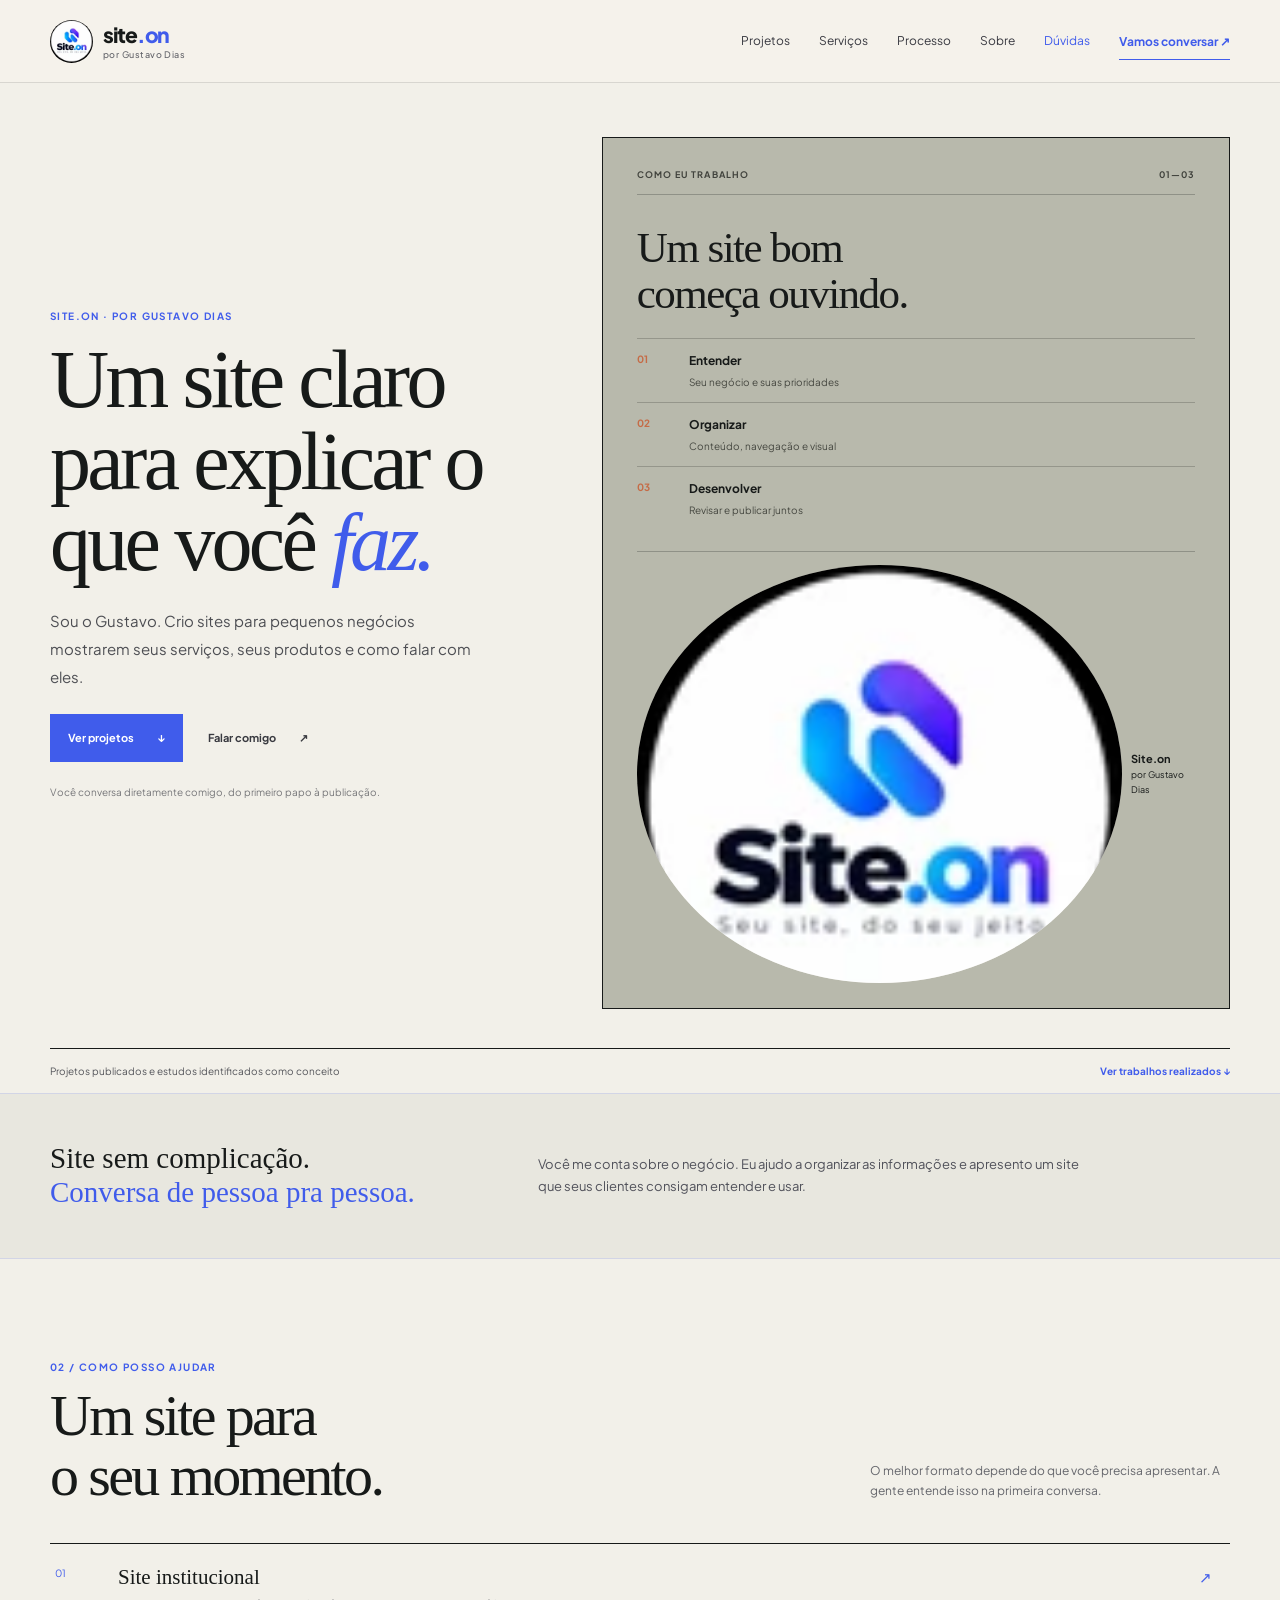
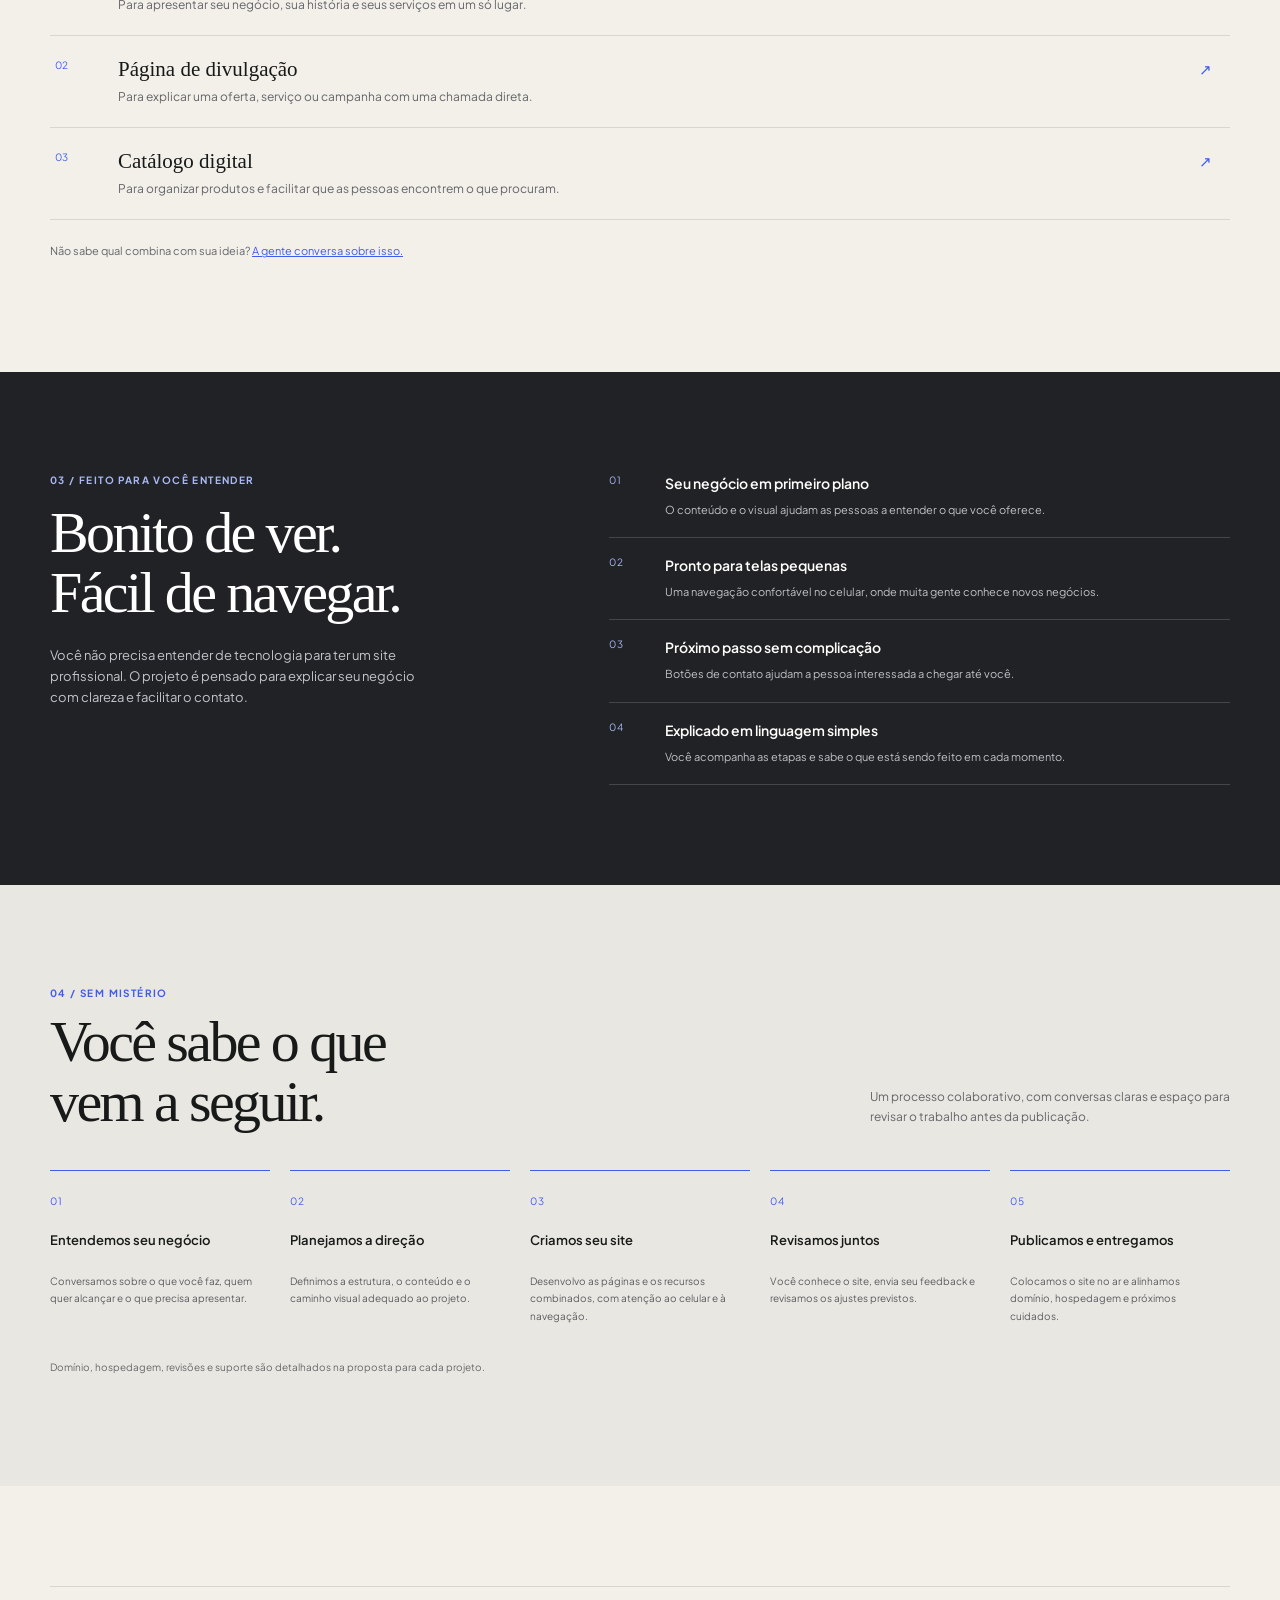
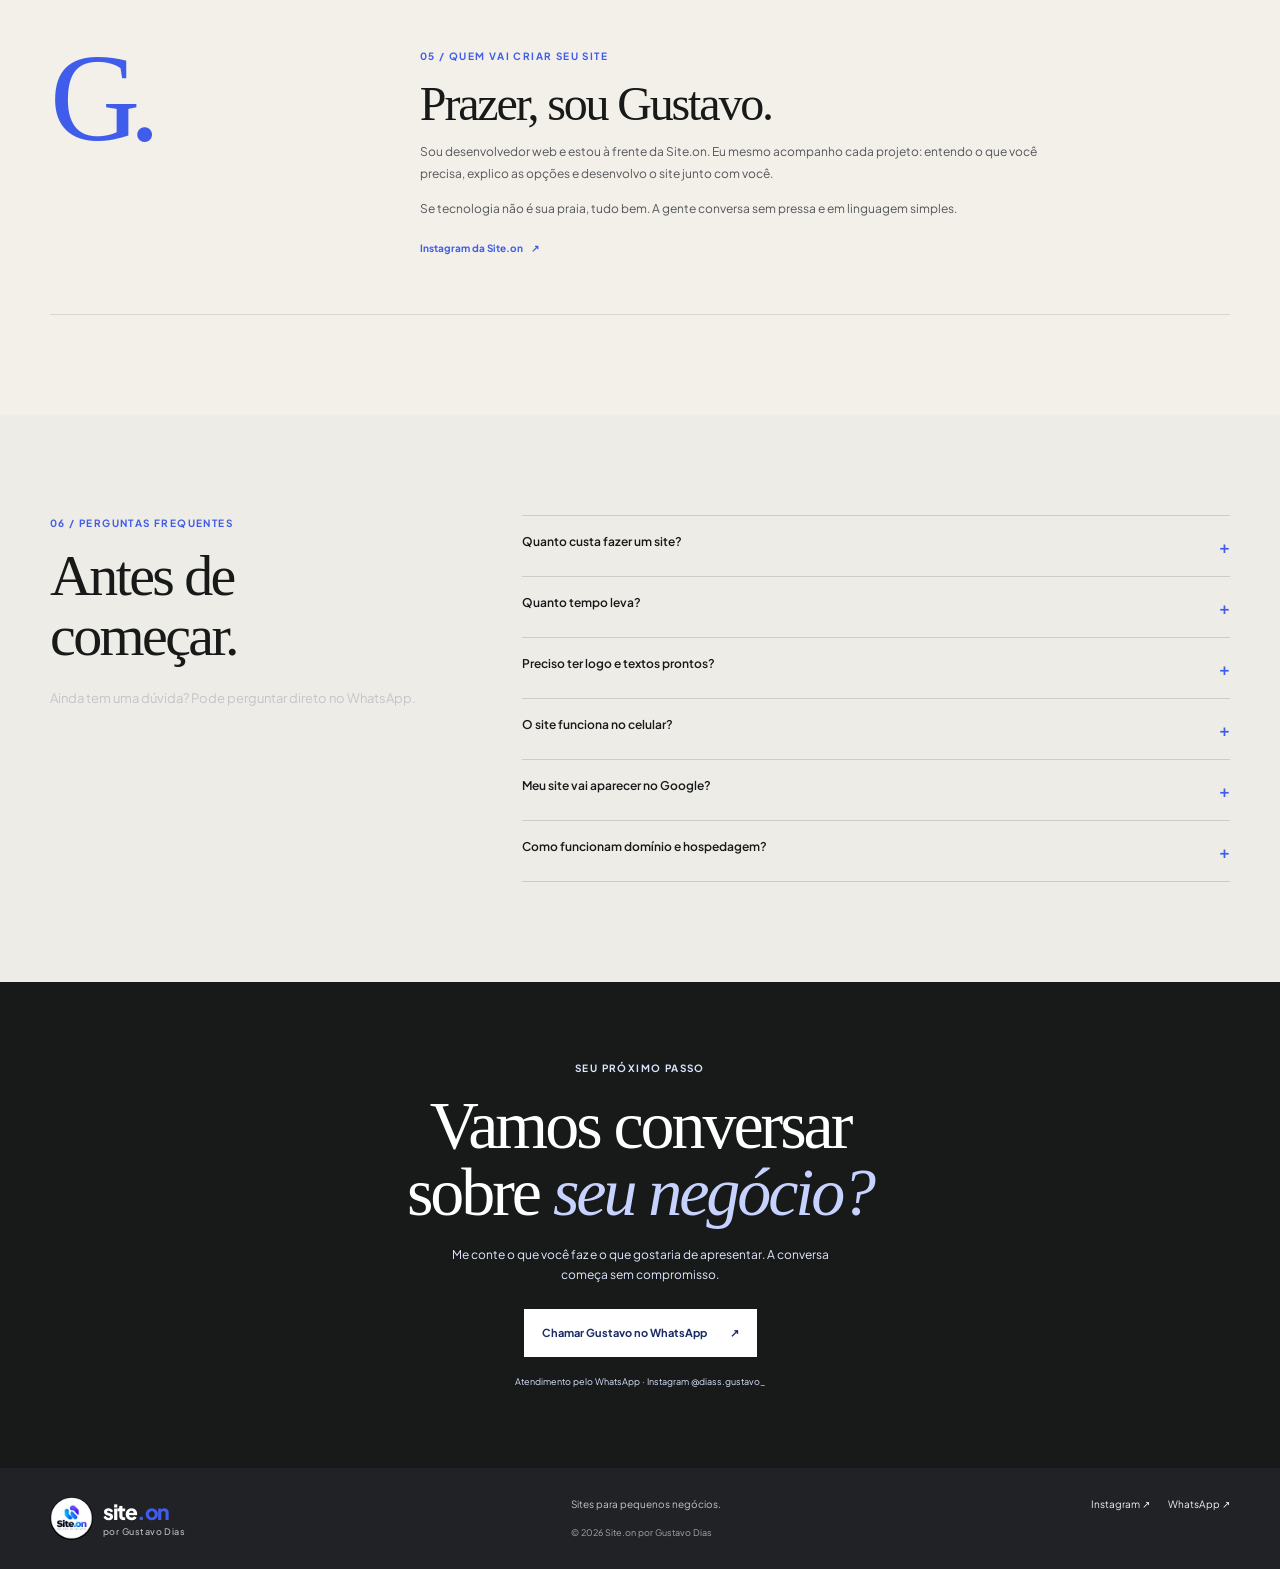
==== commit ec30537b: "Use the updated Instagram contact across the portfolio" ====
--- a/index.html
+++ b/index.html
@@ -20,10 +20,10 @@
     <section class="section services" id="servicos"><div class="container"><div class="section-head"><div><p class="eyebrow">02 / Como posso ajudar</p><h2>Um site para<br>o seu momento.</h2></div><p>O melhor formato depende do que você precisa apresentar. A gente entende isso na primeira conversa.</p></div><div class="service-list"><article><span>01</span><div><h3>Site institucional</h3><p>Para apresentar seu negócio, sua história e seus serviços em um só lugar.</p></div><span class="service-symbol" aria-hidden="true">↗</span></article><article><span>02</span><div><h3>Página de divulgação</h3><p>Para explicar uma oferta, serviço ou campanha com uma chamada direta.</p></div><span class="service-symbol" aria-hidden="true">↗</span></article><article><span>03</span><div><h3>Catálogo digital</h3><p>Para organizar produtos e facilitar que as pessoas encontrem o que procuram.</p></div><span class="service-symbol" aria-hidden="true">↗</span></article></div><p class="service-note">Não sabe qual combina com sua ideia? <a href="#contato">A gente conversa sobre isso.</a></p></div></section>
     <section class="section promise" id="beneficios"><div class="container promise-grid"><div><p class="eyebrow">03 / Feito para você entender</p><h2>Bonito de ver.<br>Fácil de navegar.</h2><p class="body-copy">Você não precisa entender de tecnologia para ter um site profissional. O projeto é pensado para explicar seu negócio com clareza e facilitar o contato.</p></div><div class="benefits"><article><span>01</span><div><h3>Seu negócio em primeiro plano</h3><p>O conteúdo e o visual ajudam as pessoas a entender o que você oferece.</p></div></article><article><span>02</span><div><h3>Pronto para telas pequenas</h3><p>Uma navegação confortável no celular, onde muita gente conhece novos negócios.</p></div></article><article><span>03</span><div><h3>Próximo passo sem complicação</h3><p>Botões de contato ajudam a pessoa interessada a chegar até você.</p></div></article><article><span>04</span><div><h3>Explicado em linguagem simples</h3><p>Você acompanha as etapas e sabe o que está sendo feito em cada momento.</p></div></article></div></div></section>
     <section class="section process" id="processo"><div class="container"><div class="section-head"><div><p class="eyebrow">04 / Sem mistério</p><h2>Você sabe o que<br>vem a seguir.</h2></div><p>Um processo colaborativo, com conversas claras e espaço para revisar o trabalho antes da publicação.</p></div><ol class="steps"><li><span>01</span><h3>Entendemos seu negócio</h3><p>Conversamos sobre o que você faz, quem quer alcançar e o que precisa apresentar.</p></li><li><span>02</span><h3>Planejamos a direção</h3><p>Definimos a estrutura, o conteúdo e o caminho visual adequado ao projeto.</p></li><li><span>03</span><h3>Criamos seu site</h3><p>Desenvolvo as páginas e os recursos combinados, com atenção ao celular e à navegação.</p></li><li><span>04</span><h3>Revisamos juntos</h3><p>Você conhece o site, envia seu feedback e revisamos os ajustes previstos.</p></li><li><span>05</span><h3>Publicamos e entregamos</h3><p>Colocamos o site no ar e alinhamos domínio, hospedagem e próximos cuidados.</p></li></ol><p class="process-foot">Domínio, hospedagem, revisões e suporte são detalhados na proposta para cada projeto.</p></div></section>
-    <section class="section about" id="sobre"><div class="container about-panel"><div class="about-mark" aria-hidden="true">G.</div><div><p class="eyebrow">05 / Quem vai criar seu site</p><h2>Prazer, sou Gustavo.</h2><p>Sou desenvolvedor web e estou à frente da Site.on. Eu mesmo acompanho cada projeto: entendo o que você precisa, explico as opções e desenvolvo o site junto com você.</p><p>Se tecnologia não é sua praia, tudo bem. A gente conversa sem pressa e em linguagem simples.</p><a href="https://instagram.com/usesite.on" target="_blank" rel="noopener" class="text-link">Instagram da Site.on <span aria-hidden="true">↗</span></a></div></div></section>
+    <section class="section about" id="sobre"><div class="container about-panel"><div class="about-mark" aria-hidden="true">G.</div><div><p class="eyebrow">05 / Quem vai criar seu site</p><h2>Prazer, sou Gustavo.</h2><p>Sou desenvolvedor web e estou à frente da Site.on. Eu mesmo acompanho cada projeto: entendo o que você precisa, explico as opções e desenvolvo o site junto com você.</p><p>Se tecnologia não é sua praia, tudo bem. A gente conversa sem pressa e em linguagem simples.</p><a href="https://instagram.com/diass.gustavo_" target="_blank" rel="noopener" class="text-link">Instagram da Site.on <span aria-hidden="true">↗</span></a></div></div></section>
     <section class="section faq" id="duvidas"><div class="container faq-grid"><div><p class="eyebrow">06 / Perguntas frequentes</p><h2>Antes de<br>começar.</h2><p class="body-copy">Ainda tem uma dúvida? Pode perguntar direto no WhatsApp.</p></div><div class="questions"><details><summary>Quanto custa fazer um site?<span>+</span></summary><p>O investimento depende do formato, do conteúdo e dos recursos necessários. Depois de entender sua ideia, envio uma proposta com valores e escopo definidos.</p></details><details><summary>Quanto tempo leva?<span>+</span></summary><p>O prazo é combinado na proposta, considerando o tamanho do projeto, os materiais disponíveis e as etapas de revisão.</p></details><details><summary>Preciso ter logo e textos prontos?<span>+</span></summary><p>Não precisa ter tudo pronto para conversar. Se já tiver logo, fotos, textos ou referências, eles ajudam a entender seu negócio e planejar o que falta.</p></details><details><summary>O site funciona no celular?<span>+</span></summary><p>Sim. Os layouts são preparados para diferentes tamanhos de tela, com atenção à leitura e à navegação pelo celular.</p></details><details><summary>Meu site vai aparecer no Google?<span>+</span></summary><p>O site pode ser publicado com uma estrutura técnica organizada para mecanismos de busca. Posição e visibilidade dependem também do conteúdo, da concorrência e de outros fatores; não há promessa de colocação específica.</p></details><details><summary>Como funcionam domínio e hospedagem?<span>+</span></summary><p>Domínio é o endereço do site; hospedagem mantém os arquivos disponíveis. As opções, os custos e as responsabilidades são explicados antes de iniciar o projeto.</p></details></div></div></section>
-    <section class="contact" id="contato"><div class="container contact-inner"><p class="eyebrow">Seu próximo passo</p><h2>Vamos conversar<br>sobre <em>seu negócio?</em></h2><p>Me conte o que você faz e o que gostaria de apresentar. A conversa começa sem compromisso.</p><a class="button button-light" href="https://wa.me/5551995118200?text=Ol%C3%A1%2C%20Gustavo!%20Conheci%20seu%20portf%C3%B3lio%20e%20quero%20conversar%20sobre%20um%20site%20para%20meu%20neg%C3%B3cio." target="_blank" rel="noopener">Chamar Gustavo no WhatsApp <span aria-hidden="true">↗</span></a><small>Atendimento pelo WhatsApp · Instagram @usesite.on</small></div></section>
+    <section class="contact" id="contato"><div class="container contact-inner"><p class="eyebrow">Seu próximo passo</p><h2>Vamos conversar<br>sobre <em>seu negócio?</em></h2><p>Me conte o que você faz e o que gostaria de apresentar. A conversa começa sem compromisso.</p><a class="button button-light" href="https://wa.me/5551995118200?text=Ol%C3%A1%2C%20Gustavo!%20Conheci%20seu%20portf%C3%B3lio%20e%20quero%20conversar%20sobre%20um%20site%20para%20meu%20neg%C3%B3cio." target="_blank" rel="noopener">Chamar Gustavo no WhatsApp <span aria-hidden="true">↗</span></a><small>Atendimento pelo WhatsApp · Instagram @diass.gustavo_</small></div></section>
   </main>
-  <footer class="footer"><div class="container footer-row"><a class="brand" href="#inicio"><img src="img/logo.webp" alt="" width="38" height="38"><span>site<span class="accent">.on</span><small>por Gustavo Dias</small></span></a><p>Sites para pequenos negócios.</p><div><a href="https://instagram.com/usesite.on" target="_blank" rel="noopener">Instagram ↗</a><a href="https://wa.me/5551995118200" target="_blank" rel="noopener">WhatsApp ↗</a></div><small>© <span id="year"></span> Site.on por Gustavo Dias</small></div></footer>
+  <footer class="footer"><div class="container footer-row"><a class="brand" href="#inicio"><img src="img/logo.webp" alt="" width="38" height="38"><span>site<span class="accent">.on</span><small>por Gustavo Dias</small></span></a><p>Sites para pequenos negócios.</p><div><a href="https://instagram.com/diass.gustavo_" target="_blank" rel="noopener">Instagram ↗</a><a href="https://wa.me/5551995118200" target="_blank" rel="noopener">WhatsApp ↗</a></div><small>© <span id="year"></span> Site.on por Gustavo Dias</small></div></footer>
   <script src="js/main.js" defer></script>
 </body></html>
--- a/css/style.css
+++ b/css/style.css
@@ -6,7 +6,7 @@
 .intro-strip{padding:48px 0;background:var(--pale);border-block:1px solid #d2d5e6}.strip-grid{display:grid;grid-template-columns:.75fr 1.25fr;align-items:center;gap:72px}.strip-grid p:first-child{margin:0;font:400 29px/1.16 var(--serif)}.strip-grid p:first-child strong{color:var(--blue);font-weight:400}.strip-grid p:last-child{max-width:550px;margin:0;color:#50515a;font-size:13px}
 .section{padding:100px 0}.section-head{display:flex;justify-content:space-between;align-items:end;gap:50px;margin-bottom:38px}.section-head .eyebrow{margin-bottom:11px}.section h2{font-size:clamp(38px,4.7vw,58px);line-height:1.03}.section-head>p{max-width:360px;margin:0 0 5px;color:var(--muted);font-size:12px}.project-grid{display:grid;grid-template-columns:repeat(2,minmax(0,1fr));gap:54px 28px}.project-card{min-width:0}.project-image{aspect-ratio:1.28;position:relative;overflow:hidden;display:block;background:#e6e3dc;border:1px solid #d5d2ca}.project-image img{width:100%;height:100%;object-fit:cover;object-position:top center;transition:transform .25s}.project-image:hover img{transform:scale(1.015)}.image-tag{position:absolute;bottom:0;left:0;max-width:85%;padding:9px 12px;background:var(--white);color:#393a40;font-size:9px}.image-arrow{position:absolute;right:12px;top:12px;width:34px;height:34px;display:grid;place-items:center;background:var(--white);color:var(--blue)}.project-meta{display:flex;justify-content:space-between;margin-top:13px;color:var(--blue);font-size:9px;font-weight:700;letter-spacing:.1em;text-transform:uppercase}.project-meta span:last-child{color:#818187}.project-card h3{margin:6px 0 3px;font:400 27px/1.2 var(--serif);letter-spacing:-.025em}.project-card p{max-width:465px;min-height:0;margin:0 0 10px;color:#5a5b60;font-size:12px;line-height:1.7}.text-link{color:var(--blue);font-size:10px;font-weight:700;text-decoration:none}.text-link span{padding-left:6px}.caption{margin-top:27px;color:#6b6c71;font-size:10px}
 .promise{background:#202226;color:var(--white)}.promise-grid{display:grid;grid-template-columns:.85fr 1.15fr;gap:100px}.promise .eyebrow,.benefits article>span,.steps li>span{color:#aab9f3}.promise h2{color:#fff}.body-copy{max-width:390px;margin-top:22px;color:#c3c4ca;font-size:13px}.benefits article{display:grid;grid-template-columns:42px 1fr;gap:14px;padding:16px 0 18px;border-bottom:1px solid #ffffff2a}.benefits article:first-child{padding-top:0}.benefits article>span,.steps li>span{font-size:10px;letter-spacing:.1em}.benefits h3,.steps h3{margin:0 0 5px;font-size:14px;font-weight:600}.benefits p,.steps p{margin:0;color:#c0c1c6;font-size:11px;line-height:1.75}
-.service-board{padding:30px 34px 25px;border:1px solid var(--ink);background:var(--olive);color:var(--ink)}.board-top{display:flex;justify-content:space-between;padding-bottom:11px;border-bottom:1px solid #171a1940;color:#41433d;font-size:9px;font-weight:700;letter-spacing:.12em}.board-title{max-width:330px;margin:30px 0 20px;font:400 clamp(30px,3.4vw,43px)/1.08 var(--serif);letter-spacing:-.035em}.service-board ol{margin:0;padding:0;list-style:none}.service-board li{display:grid;grid-template-columns:42px 1fr;gap:10px;padding:12px 0;border-top:1px solid #171a1938}.service-board li>span{color:var(--terracotta);font-size:10px;font-weight:700}.service-board li strong,.service-board li small{display:block}.service-board li strong{font-size:12px}.service-board li small{margin-top:3px;color:#464841;font-size:10px}.board-foot{display:flex;align-items:center;gap:9px;margin-top:20px;padding-top:13px;border-top:1px solid #171a1940;font-size:11px;font-weight:700}.board-foot img{border-radius:50%}.board-foot small{display:block;font-size:9px;font-weight:400}.projects-page-head{padding:48px 0 20px}.projects-page-head h1{margin:0;font:400 clamp(42px,6vw,70px)/1 var(--serif);letter-spacing:-.04em}.projects-page-head h1 em{color:var(--blue);font-weight:400}.projects-page-head>div>p:last-child{max-width:530px;color:var(--muted);font-size:13px}.projects-page-head .detail-back{margin-bottom:25px}.projects-page-head+.projects{padding-top:45px}.projects-page-head+.projects .section-head{display:none}.footer-projects{justify-self:start;color:#fff;font-size:10px;text-decoration:none}.service-list{border-top:1px solid var(--ink)}.service-list article{display:grid;grid-template-columns:45px 1fr 26px;gap:18px;align-items:start;padding:21px 5px;border-bottom:1px solid var(--line)}.service-list article>span:first-child{color:var(--blue);font-size:10px}.service-list h3{margin:0 0 4px;font:400 21px/1.2 var(--serif)}.service-list p{max-width:600px;margin:0;color:var(--muted);font-size:12px}.service-symbol{color:var(--blue)}.service-note{margin-top:22px;color:var(--muted);font-size:11px}.service-note a{color:var(--blue)}
+.service-board{padding:30px 34px 25px;border:1px solid var(--ink);background:var(--olive);color:var(--ink)}.board-top{display:flex;justify-content:space-between;padding-bottom:11px;border-bottom:1px solid #171a1940;color:#41433d;font-size:9px;font-weight:700;letter-spacing:.12em}.board-title{max-width:330px;margin:30px 0 20px;font:400 clamp(30px,3.4vw,43px)/1.08 var(--serif);letter-spacing:-.035em}.service-board ol{margin:0;padding:0;list-style:none}.service-board li{display:grid;grid-template-columns:42px 1fr;gap:10px;padding:12px 0;border-top:1px solid #171a1938}.service-board li>span{color:var(--terracotta);font-size:10px;font-weight:700}.service-board li strong,.service-board li small{display:block}.service-board li strong{font-size:12px}.service-board li small{margin-top:3px;color:#464841;font-size:10px}.board-foot{display:flex;align-items:center;gap:9px;margin-top:20px;padding-top:13px;border-top:1px solid #171a1940;font-size:11px;font-weight:700}.board-foot img{border-radius:50%}.board-foot small{display:block;font-size:9px;font-weight:400}.projects-page-head{padding:48px 0 20px}.projects-page-head h1{margin:0;font:400 clamp(42px,6vw,70px)/1 var(--serif);letter-spacing:-.04em}.projects-page-head h1 em{color:var(--blue);font-weight:400}.projects-page-head>div>p:last-child{max-width:530px;color:var(--muted);font-size:13px}.projects-page-head .detail-back{margin-bottom:25px}.projects-page-head+.projects{padding-top:45px}.footer-projects{justify-self:start;color:#fff;font-size:10px;text-decoration:none}.service-list{border-top:1px solid var(--ink)}.service-list article{display:grid;grid-template-columns:45px 1fr 26px;gap:18px;align-items:start;padding:21px 5px;border-bottom:1px solid var(--line)}.service-list article>span:first-child{color:var(--blue);font-size:10px}.service-list h3{margin:0 0 4px;font:400 21px/1.2 var(--serif)}.service-list p{max-width:600px;margin:0;color:var(--muted);font-size:12px}.service-symbol{color:var(--blue)}.service-note{margin-top:22px;color:var(--muted);font-size:11px}.service-note a{color:var(--blue)}
 .process{background:#e9e7e1}.steps{display:grid;grid-template-columns:repeat(5,minmax(0,1fr));gap:20px;margin:0;padding:0;list-style:none}.steps li{padding:16px 10px 8px 0;border-top:1px solid var(--blue)}.steps li>span{color:var(--blue)}.steps h3{min-height:38px;margin-top:18px;color:var(--ink);font-size:13px}.steps p{color:#5c5d62;font-size:10px}.process-foot{margin-top:26px;color:#68696f;font-size:10px}
 .about-panel{display:grid;grid-template-columns:.38fr 1fr;gap:62px;align-items:start;padding:55px 0;border-block:1px solid var(--line)}.about-mark{font:400 125px/.9 var(--serif);letter-spacing:-.09em;color:var(--blue)}.about-panel .eyebrow{margin-top:6px}.about-panel h2{font-size:48px}.about-panel p:not(.eyebrow){max-width:650px;color:#55565b;font-size:12px;line-height:1.9}.about-panel .text-link{display:inline-block;margin-top:7px}
 .faq{background:#eeece6}.faq-grid{display:grid;grid-template-columns:.7fr 1.3fr;gap:90px}.questions details{padding:16px 0;border-bottom:1px solid #ceccc6}.questions details:first-child{border-top:1px solid #ceccc6}.questions summary{display:flex;justify-content:space-between;gap:24px;cursor:pointer;list-style:none;font-size:12px;font-weight:600}.questions summary::-webkit-details-marker{display:none}.questions summary span{color:var(--blue);font-size:17px}.questions details[open] summary span{transform:rotate(45deg)}.questions details p{max-width:620px;margin:12px 25px 2px 0;color:#5d5e63;font-size:11px;line-height:1.8}
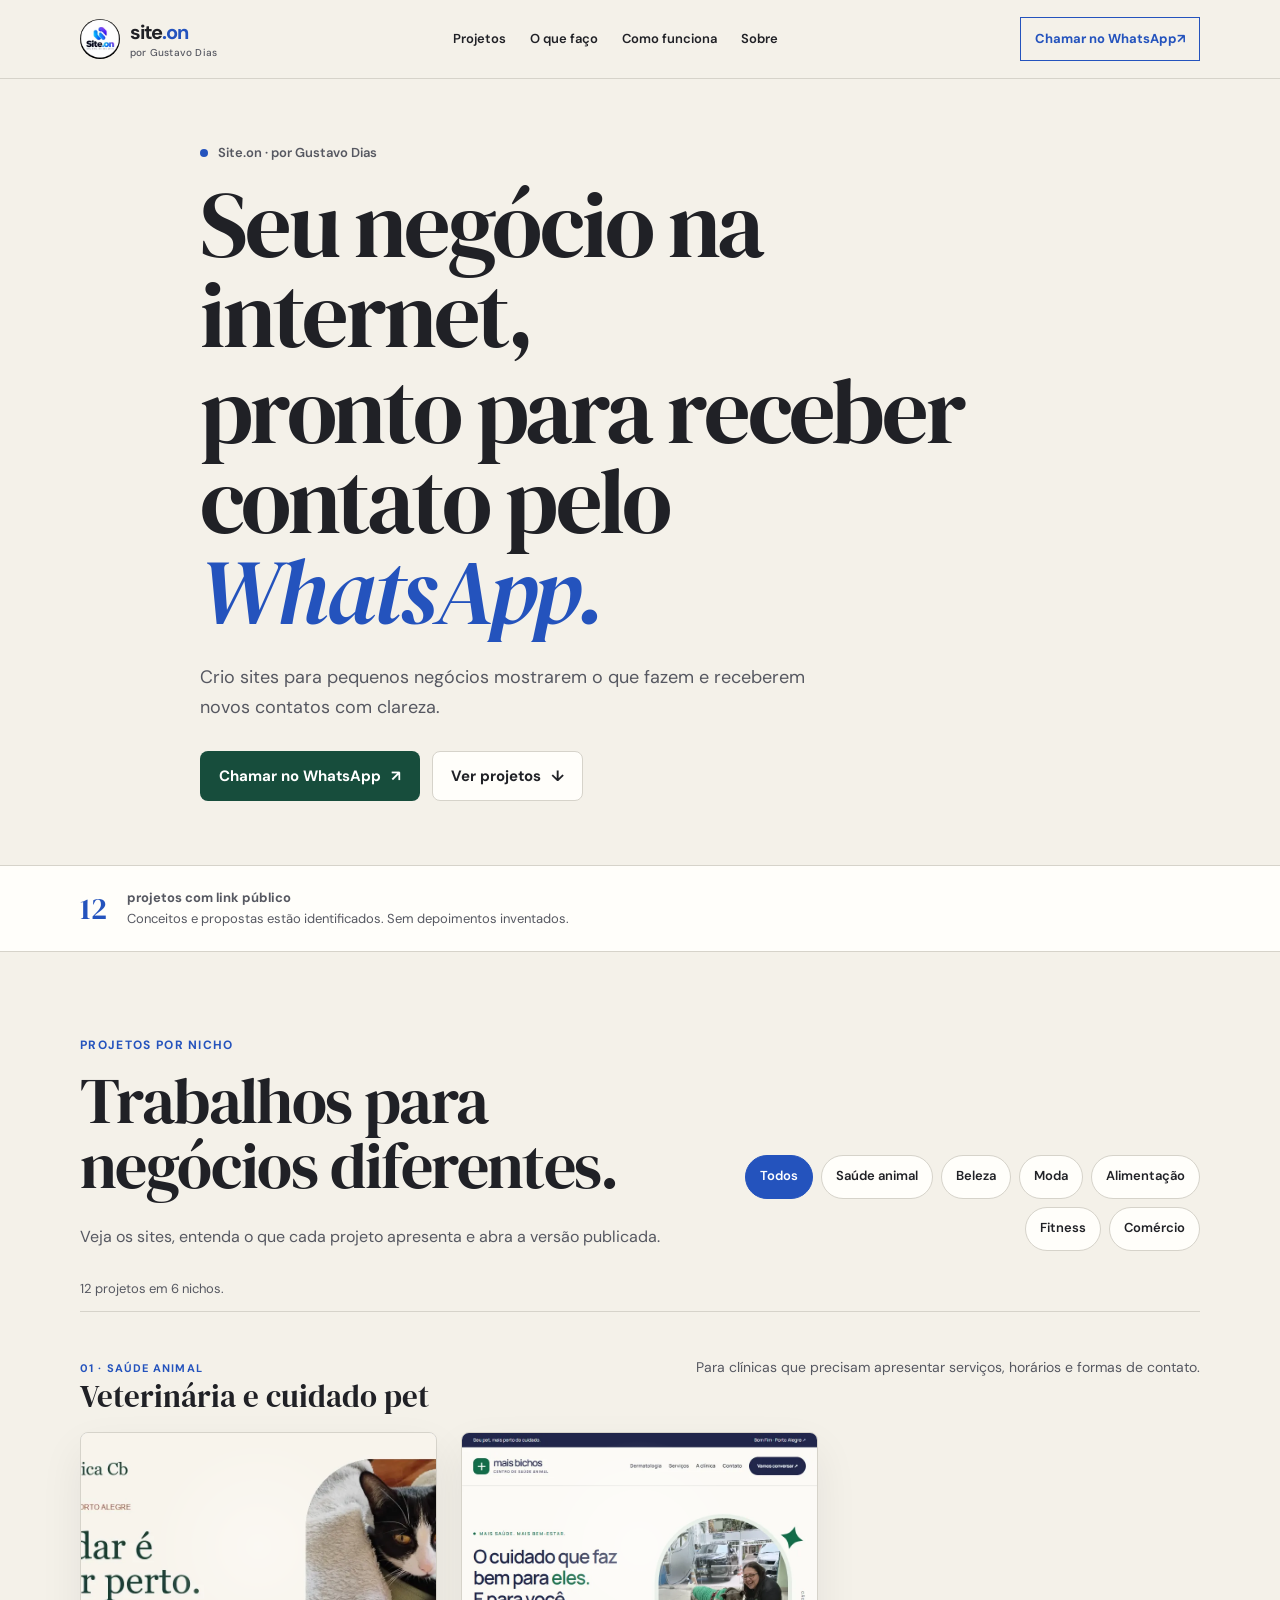
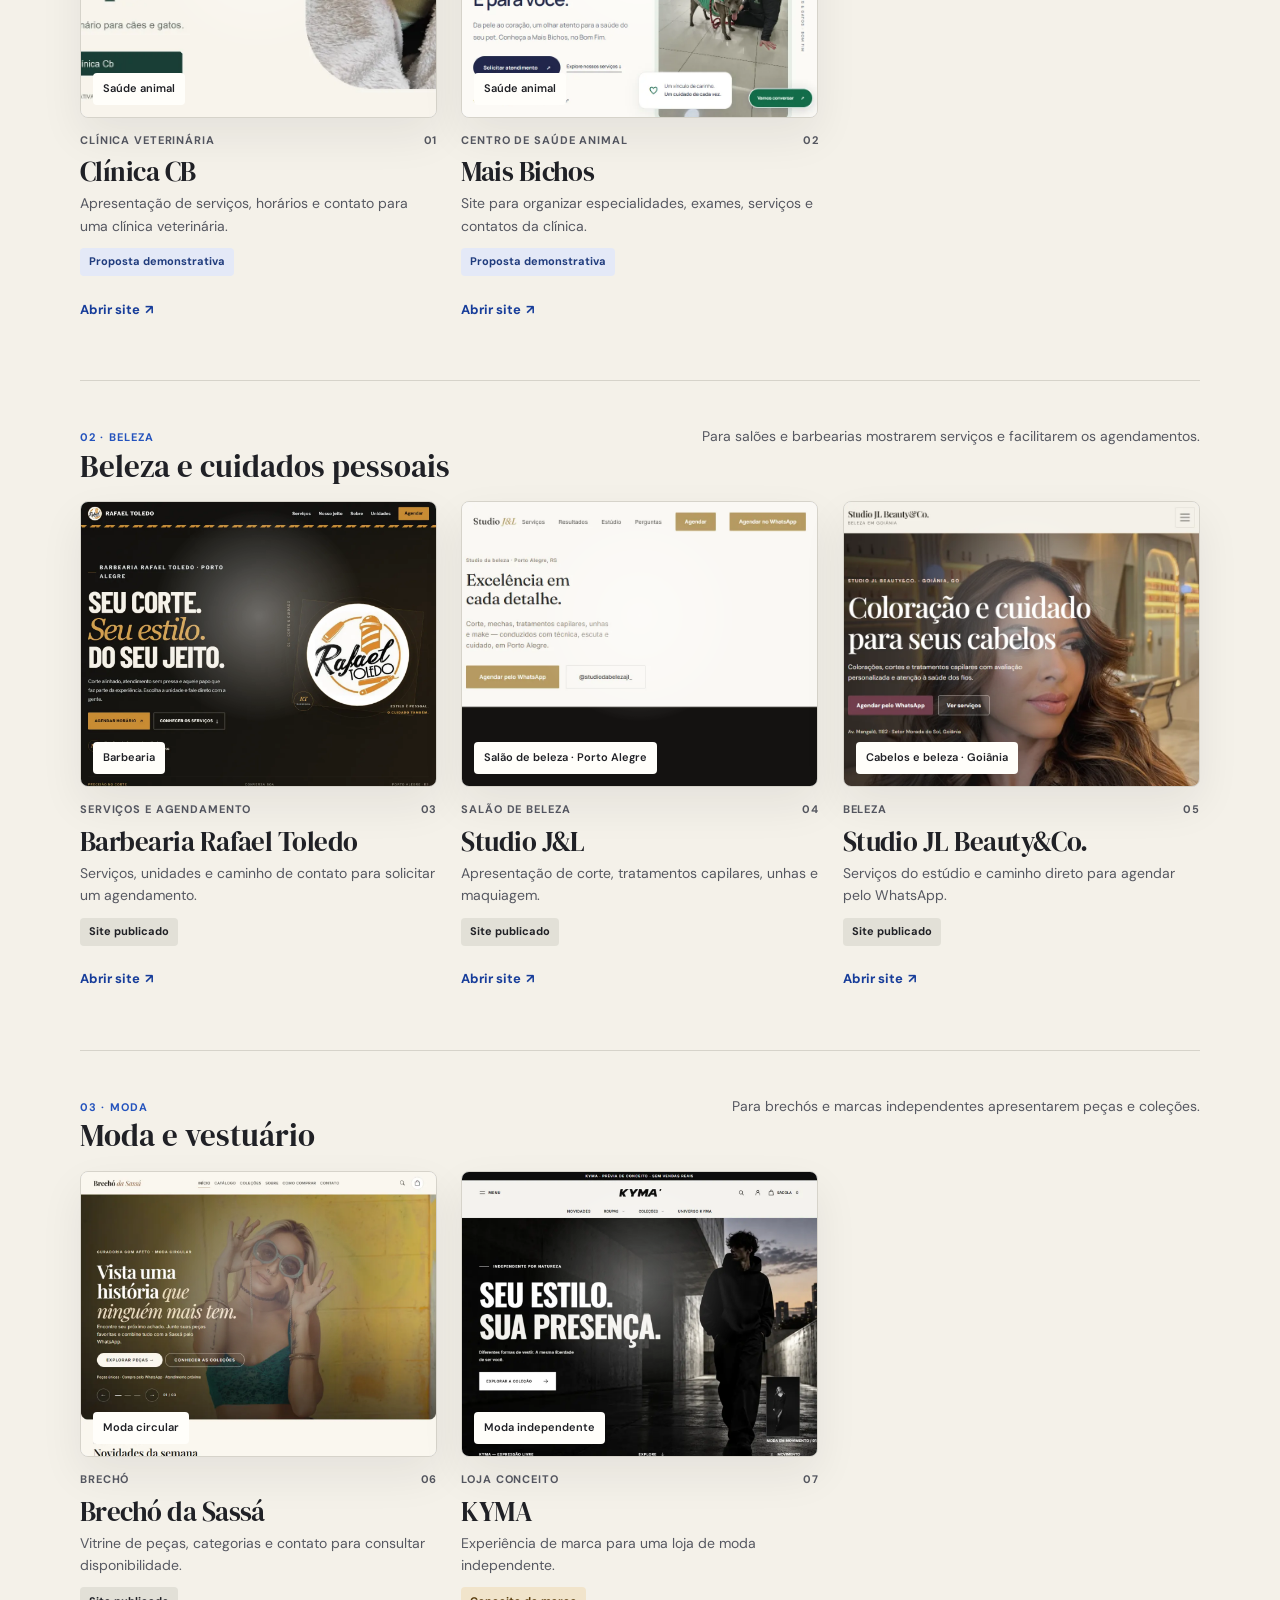
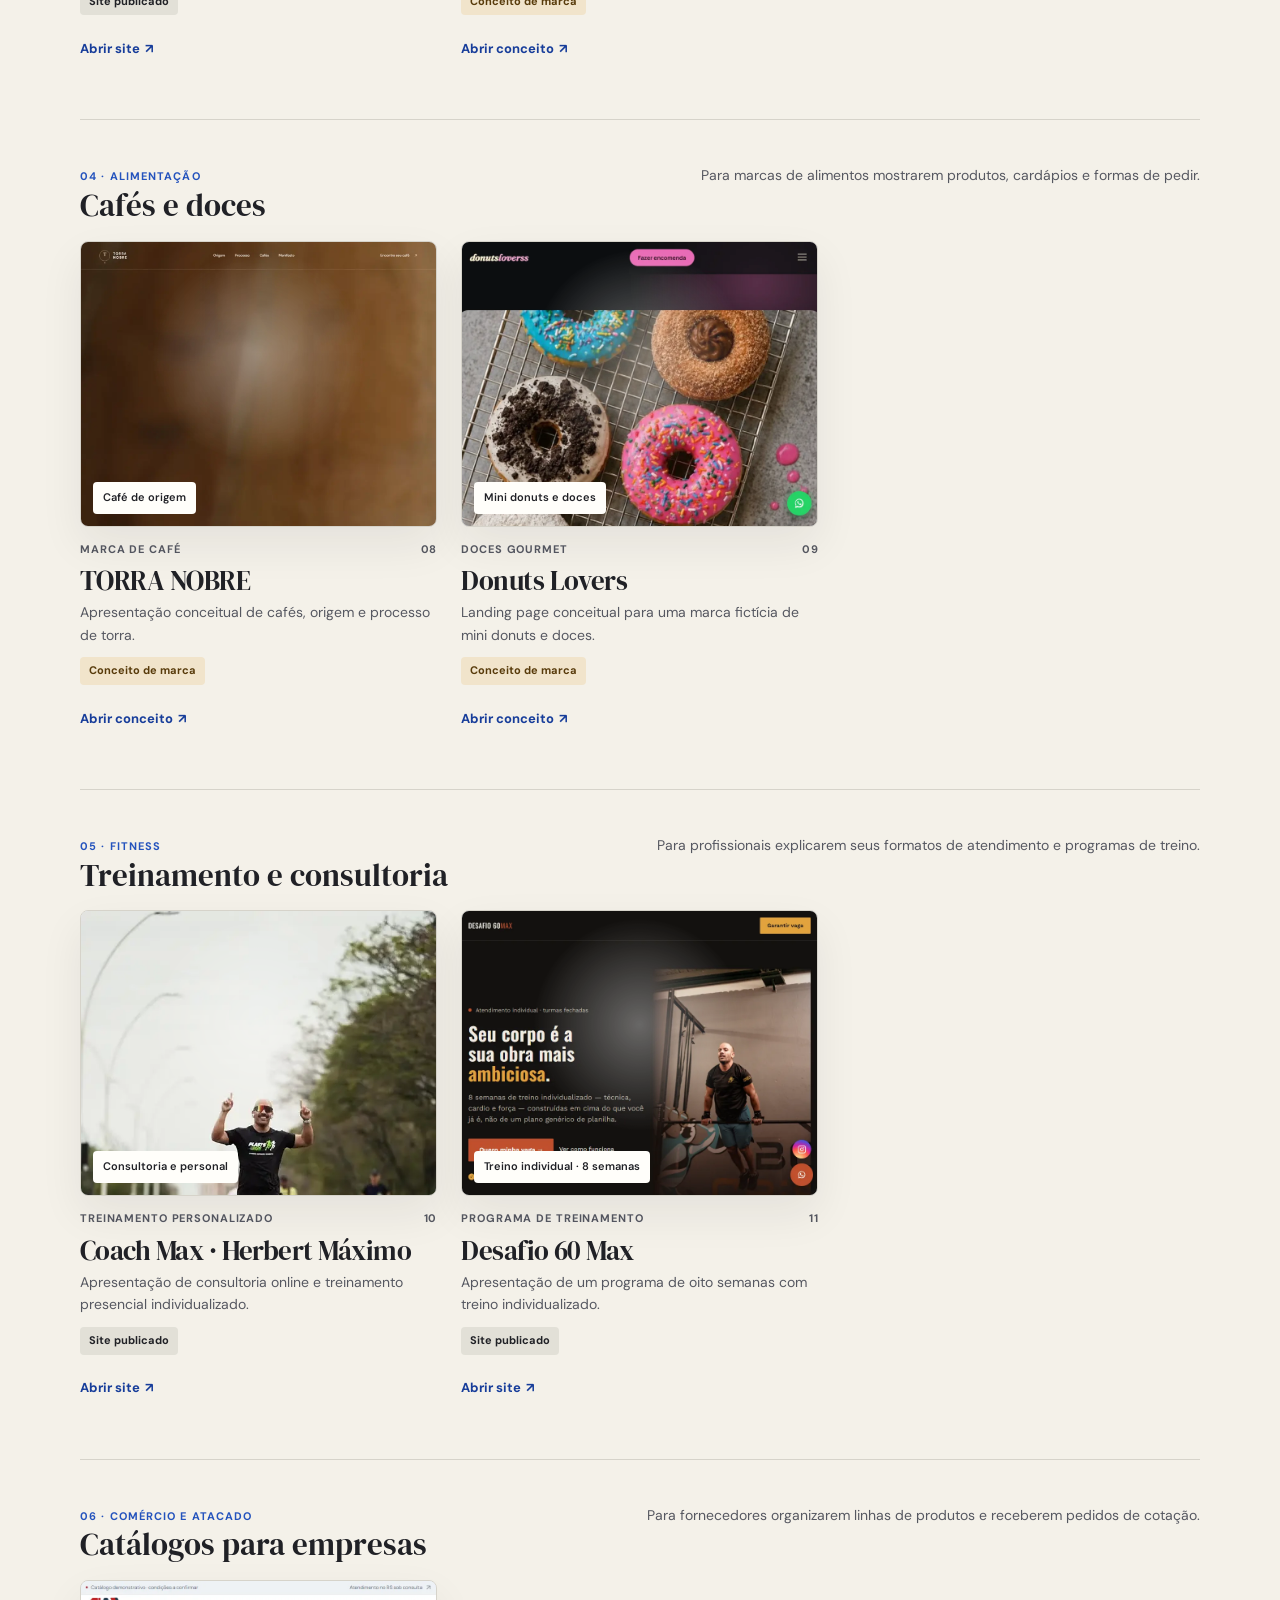
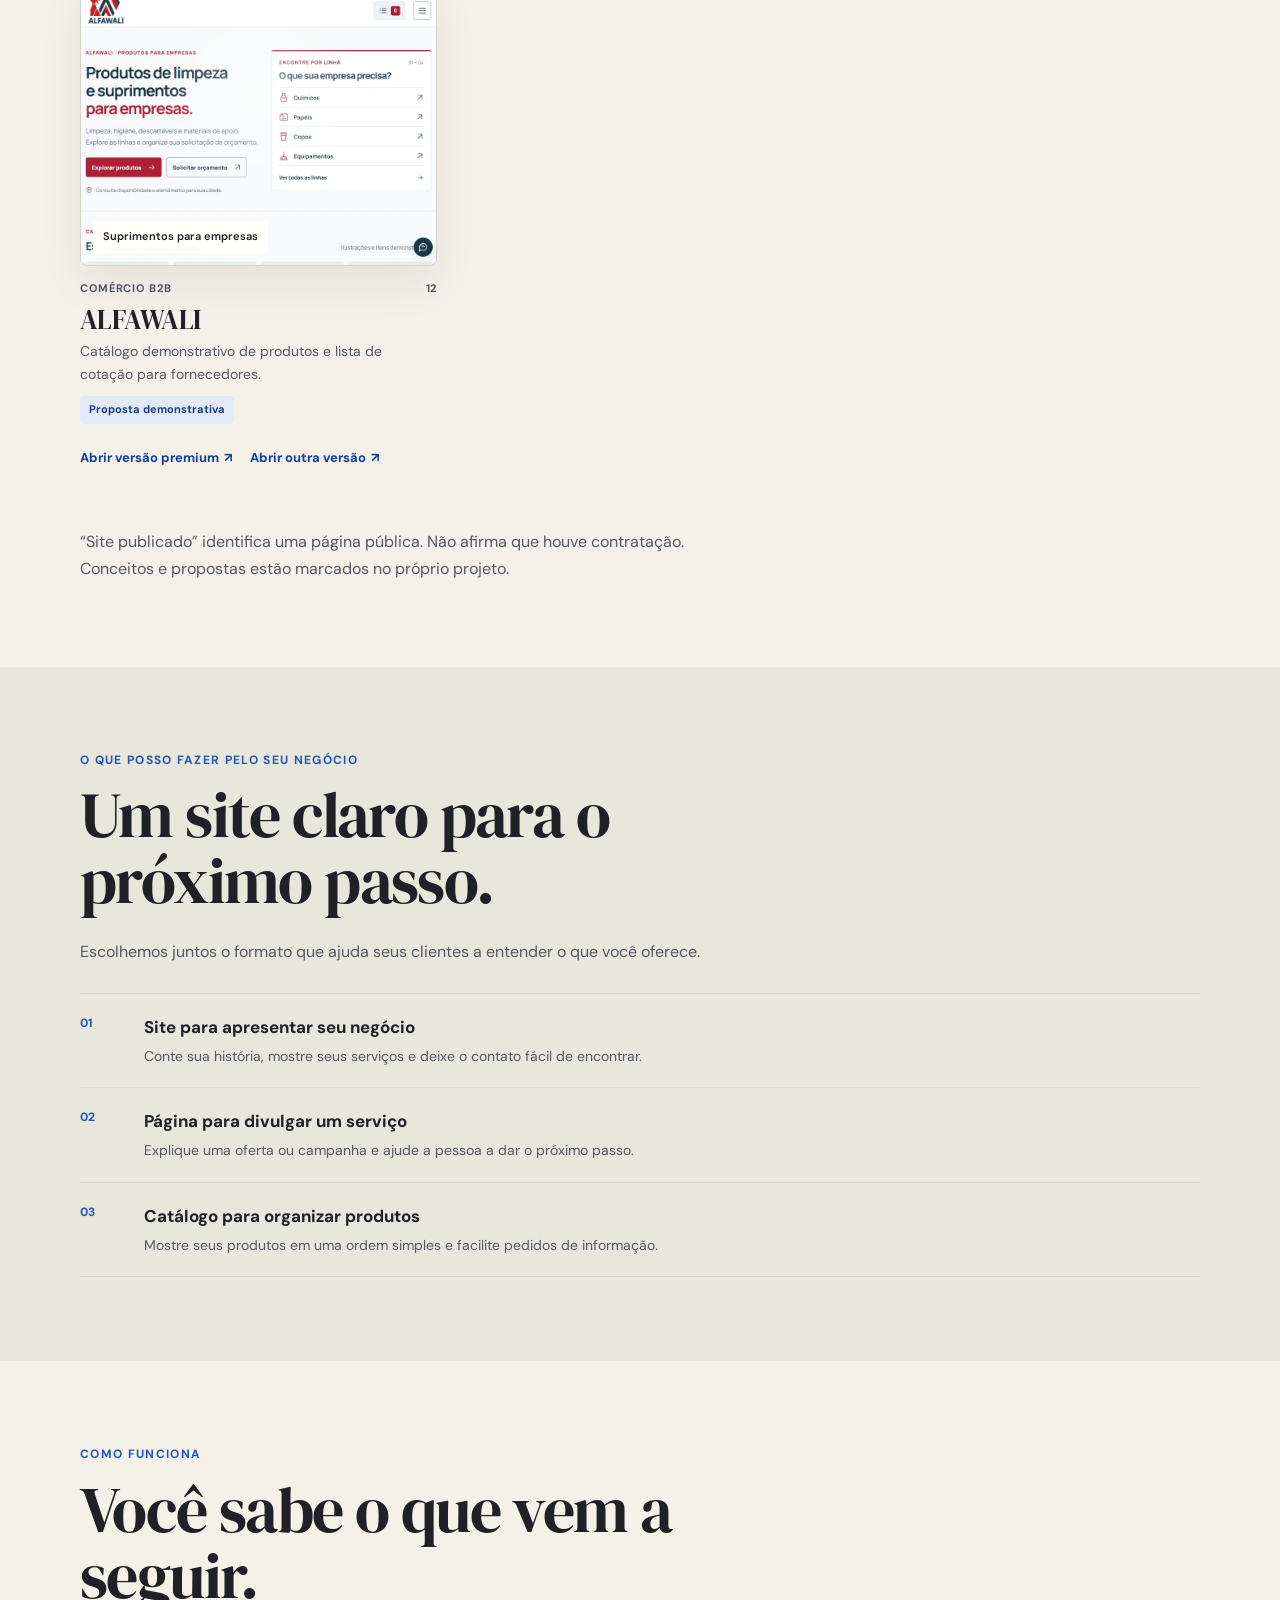
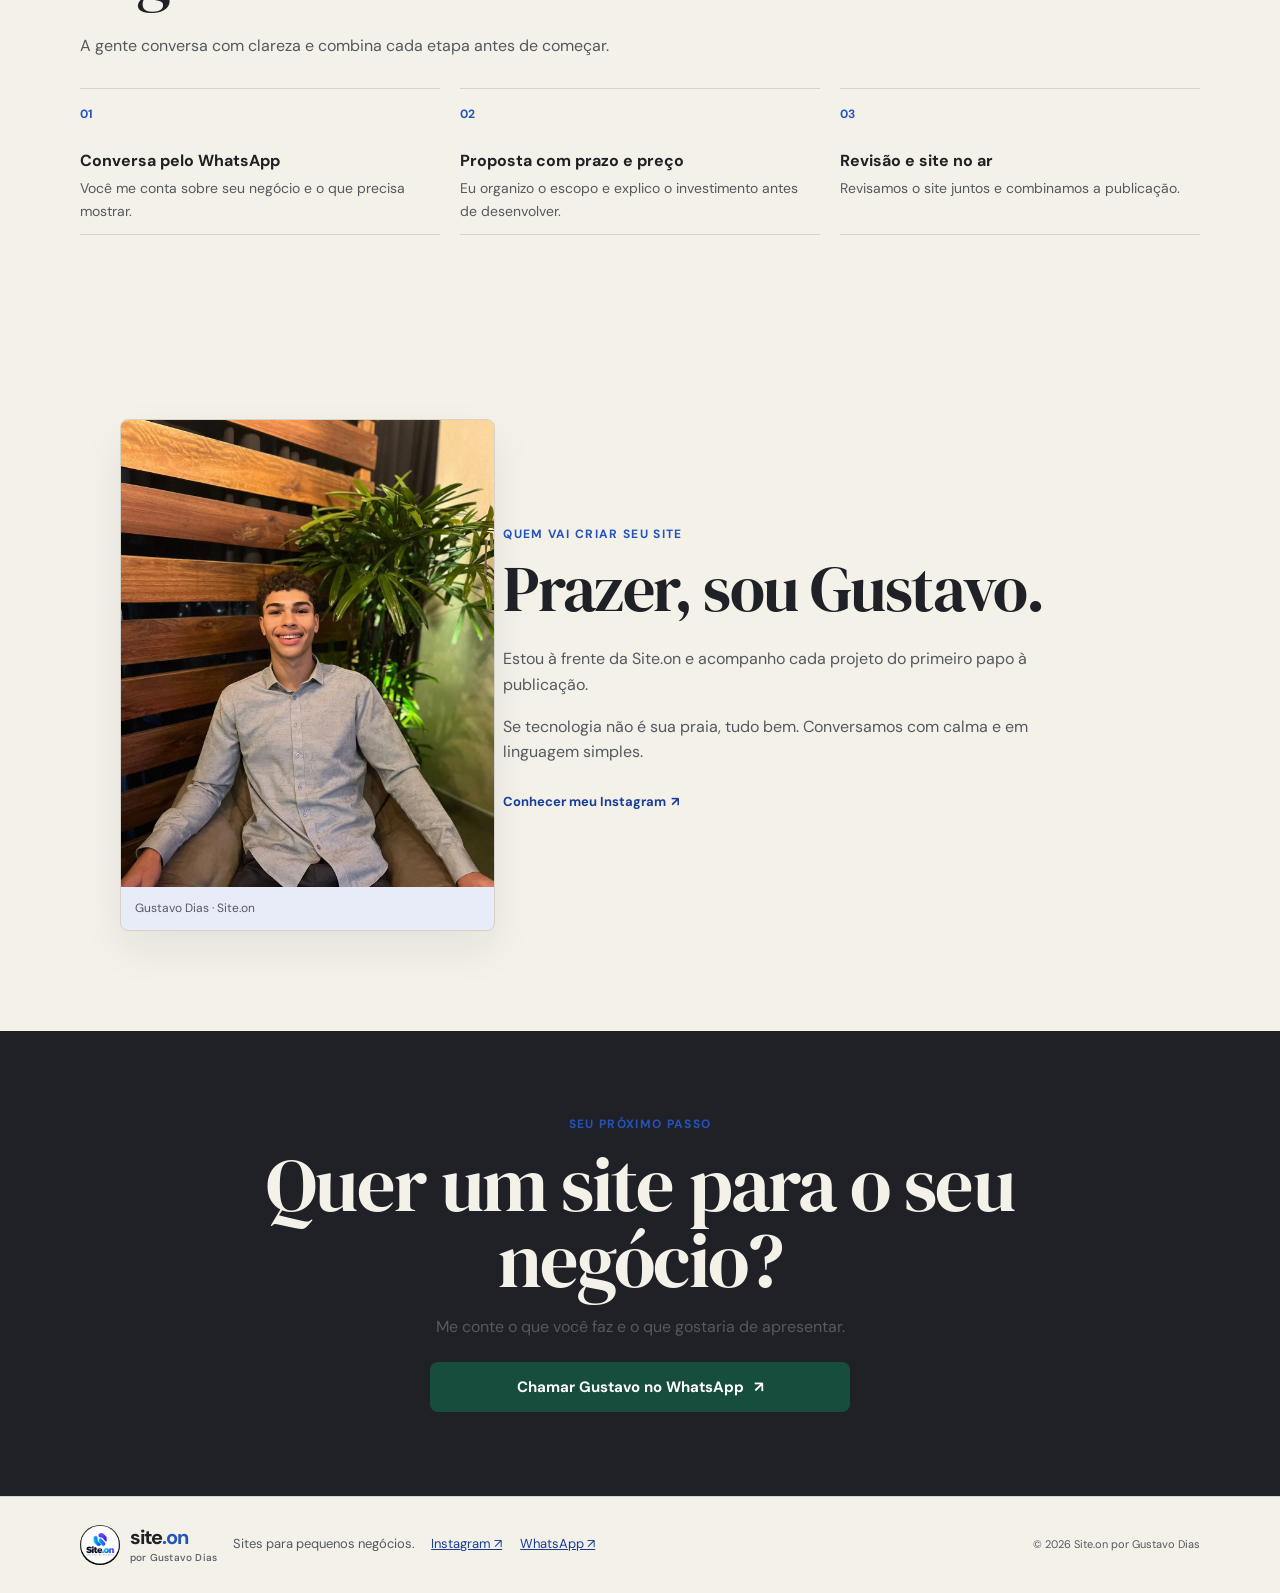
==== commit 0c346751: "Redesign portfolio for mobile-first project discovery" ====
--- a/index.html
+++ b/index.html
@@ -1,29 +1,116 @@
 <!doctype html>
 <html lang="pt-BR">
 <head>
-  <meta charset="utf-8"><meta name="viewport" content="width=device-width,initial-scale=1">
-  <meta name="theme-color" content="#f2f0e9"><meta name="description" content="Sou Gustavo Dias, da Site.on. Crio sites para pequenos negócios apresentarem seus serviços e facilitar o contato com clientes.">
-  <meta property="og:title" content="Site.on por Gustavo Dias — sites para pequenos negócios"><meta property="og:description" content="Conheça projetos reais e converse diretamente com Gustavo sobre o site do seu negócio."><meta property="og:image" content="https://gusdias-coder.github.io/site-on-portfolio/img/portfolio-barbearia.webp">
-  <title>Site.on por Gustavo Dias — sites para pequenos negócios</title><link rel="icon" href="img/logo.webp" type="image/webp"><link rel="stylesheet" href="css/style.css">
+  <meta charset="utf-8">
+  <meta name="viewport" content="width=device-width, initial-scale=1, viewport-fit=cover">
+  <meta name="theme-color" content="#f4f1e9">
+  <meta name="description" content="Sites claros para pequenos negócios apresentarem serviços e produtos e receberem contatos pelo WhatsApp. Portfólio Site.on por Gustavo Dias.">
+  <meta property="og:title" content="Site.on por Gustavo Dias — sites para pequenos negócios">
+  <meta property="og:description" content="Veja projetos com links públicos, conheça os nichos e converse com Gustavo sobre seu site.">
+  <meta property="og:type" content="website">
+  <meta property="og:image" content="https://gusdias-coder.github.io/site-on-portfolio/img/portfolio-barbearia.webp">
+  <title>Site.on por Gustavo Dias — sites para pequenos negócios</title>
+  <link rel="icon" href="img/logo.webp" type="image/webp">
+  <link rel="preconnect" href="https://fonts.googleapis.com">
+  <link rel="preconnect" href="https://fonts.gstatic.com" crossorigin>
+  <link href="https://fonts.googleapis.com/css2?family=DM+Sans:wght@400;500;600;700&family=DM+Serif+Display:ital@0;1&display=swap" rel="stylesheet">
+  <style>
+    :root{color-scheme:light dark;--paper:#f4f1e9;--surface:#fffefa;--ink:#202126;--muted:#565861;--line:#d6d3ca;--accent:#2453bd;--accent-strong:#173d9a;--accent-button:#2453bd;--soft:#e8ecf9;--olive:#e8e7dc;--green:#174d3c;--green-ink:#fff;--status:#e2e0d7;--serif:"DM Serif Display",Georgia,serif;--sans:"DM Sans",Arial,sans-serif;--s1:8px;--s2:16px;--s3:24px;--s4:32px;--s5:40px;--s6:48px;--s8:64px;--radius:8px;--shadow:0 18px 44px #20212612;--content:1120px}
+    @media(prefers-color-scheme:dark){:root{--paper:#17191c;--surface:#222529;--ink:#f2f0eb;--muted:#c2c4ca;--line:#42454b;--accent:#a8bafa;--accent-strong:#c2ceff;--accent-button:#284da8;--soft:#252b3b;--olive:#292b29;--green:#bce7d6;--green-ink:#10281f;--status:#34363b;--shadow:0 18px 44px #0005}}
+    *{box-sizing:border-box}html{scroll-behavior:smooth;scroll-padding-top:92px}body{margin:0;background:var(--paper);color:var(--ink);font-family:var(--sans);font-size:16px;line-height:1.6;-webkit-font-smoothing:antialiased}img{display:block;max-width:100%;height:auto}a{color:inherit}button,a{-webkit-tap-highlight-color:transparent}button{font:inherit}.skip{position:absolute;z-index:100;top:8px;left:8px;padding:12px 16px;background:var(--surface);transform:translateY(-150%)}.skip:focus{transform:translateY(0)}:focus-visible{outline:3px solid var(--accent);outline-offset:4px}.container{width:min(var(--content),calc(100% - 32px));margin-inline:auto}.eyebrow{margin:0 0 12px;color:var(--accent);font-size:12px;font-weight:700;letter-spacing:.11em;text-transform:uppercase}.section{padding:64px 0}.section-heading{max-width:720px;margin:0 0 24px;font:400 clamp(38px,10vw,64px)/1.03 var(--serif);letter-spacing:-.025em}.section-copy{max-width:620px;margin:0;color:var(--muted);font-size:16px;line-height:1.7}
+    .site-header{position:sticky;z-index:30;top:0;border-bottom:1px solid var(--line);background:color-mix(in srgb,var(--paper) 94%,transparent);backdrop-filter:blur(12px)}.nav{min-height:68px;display:flex;align-items:center;justify-content:space-between;gap:16px}.brand{display:inline-flex;align-items:center;gap:10px;text-decoration:none;font-weight:700;line-height:1.1}.brand img{width:40px;height:40px;border-radius:50%;object-fit:cover}.brand-name{font-size:20px;letter-spacing:-.06em}.brand-name b{color:var(--accent)}.brand small{display:block;margin-top:4px;color:var(--muted);font-size:10px;font-weight:500;letter-spacing:.02em}.nav-links{display:none;align-items:center;gap:24px}.nav-links a{font-size:13px;font-weight:600;text-decoration:none}.nav-links a:hover{color:var(--accent)}.nav-cta{min-height:44px;display:inline-flex;align-items:center;justify-content:center;padding:0 14px;border:1px solid var(--accent);color:var(--accent);font-size:13px;font-weight:700;text-decoration:none;white-space:nowrap}
+    .hero{min-height:78svh;display:flex;align-items:center;padding:48px 0 36px;border-bottom:1px solid var(--line)}.hero-content{max-width:880px}.hero-kicker{display:flex;align-items:center;gap:10px;margin:0 0 16px;color:var(--muted);font-size:13px;font-weight:600}.hero-kicker:before{content:"";width:8px;height:8px;border-radius:50%;background:var(--accent)}.hero-title{max-width:900px;margin:0;font:400 clamp(46px,11vw,92px)/.98 var(--serif);letter-spacing:-.035em}.title-line{display:block;overflow:hidden;padding:0 0 .06em}.title-line span{display:block;animation:title-rise .75s cubic-bezier(.2,.7,.2,1) both}.title-line:nth-child(2) span{animation-delay:.12s}.hero-title em{color:var(--accent);font-weight:400}.hero-copy{max-width:610px;margin:20px 0 0;color:var(--muted);font-size:16px;line-height:1.7}.hero-actions{display:flex;flex-direction:column;gap:12px;margin-top:24px}.button{min-height:48px;display:inline-flex;align-items:center;justify-content:center;gap:10px;padding:12px 18px;border:1px solid transparent;border-radius:var(--radius);font-size:15px;font-weight:700;text-align:center;text-decoration:none;transition:transform .18s ease,background-color .18s ease,color .18s ease,box-shadow .18s ease}.button:active{transform:scale(.97)}.button-primary{background:var(--green);color:var(--green-ink)}.button-primary:hover{box-shadow:0 8px 22px color-mix(in srgb,var(--green) 24%,transparent)}.button-secondary{border-color:var(--line);background:var(--surface);color:var(--ink)}.button-secondary:hover{border-color:var(--accent);color:var(--accent)}.proof{padding:22px 0;background:var(--surface);border-bottom:1px solid var(--line)}.proof-inner{display:flex;flex-wrap:wrap;align-items:center;gap:8px 16px}.proof-number{font:400 30px/1 var(--serif);color:var(--accent)}.proof-text{max-width:450px;margin:0;color:var(--muted);font-size:13px}
+    .niches{padding-top:68px}.niches-intro{display:flex;flex-direction:column;gap:18px;margin-bottom:28px}.filters{display:flex;gap:8px;overflow-x:auto;padding:2px 2px 10px;scrollbar-width:thin}.filter-button{min-height:44px;flex:0 0 auto;padding:0 14px;border:1px solid var(--line);border-radius:999px;background:var(--surface);color:var(--ink);font-size:13px;font-weight:600;cursor:pointer}.filter-button[aria-pressed=true]{border-color:var(--accent);background:var(--accent-button);color:#fff}.niche-section{padding:34px 0 38px;border-top:1px solid var(--line);scroll-margin-top:84px}.niche-section[hidden]{display:none}.niche-heading{display:flex;flex-direction:column;gap:4px;margin-bottom:18px}.niche-heading h3{margin:0;font:400 31px/1.12 var(--serif)}.niche-heading p{max-width:650px;margin:0;color:var(--muted);font-size:14px}.niche-count{color:var(--accent);font-size:11px;font-weight:700;letter-spacing:.1em;text-transform:uppercase}.project-grid{display:grid;grid-template-columns:1fr;gap:24px}.project-card{min-width:0;opacity:1;transform:none;transition:opacity .48s ease,transform .48s ease}.js .project-card{opacity:0;transform:translateY(18px)}.js .project-card.is-visible{opacity:1;transform:translateY(0)}.project-cover{--rx:0deg;--ry:0deg;--px:50%;--py:40%;position:relative;display:block;overflow:hidden;aspect-ratio:1.25;border:1px solid var(--line);border-radius:var(--radius);background:var(--soft);transform:perspective(1000px) rotateX(var(--rx)) rotateY(var(--ry));transform-style:preserve-3d;transition:transform .2s ease,box-shadow .2s ease;box-shadow:var(--shadow);touch-action:pan-y}.project-cover img{width:100%;height:100%;object-fit:cover;object-position:top center;transition:transform .45s ease}.project-cover:after{content:"";position:absolute;inset:0;pointer-events:none;background:radial-gradient(circle at var(--px) var(--py),#ffffff80,transparent 43%);mix-blend-mode:screen;opacity:.72;transition:opacity .2s}.project-cover:hover,.project-cover:focus-visible{box-shadow:0 24px 48px #20212628,0 0 0 1px color-mix(in srgb,var(--accent) 40%,transparent)}.project-cover:hover img{transform:scale(1.025)}.project-cover:hover:after{opacity:1}.image-tag{position:absolute;z-index:1;left:12px;bottom:12px;max-width:calc(100% - 24px);padding:7px 10px;border-radius:4px;background:var(--surface);color:var(--ink);font-size:11px;font-weight:600}.project-meta{display:flex;align-items:center;justify-content:space-between;gap:12px;margin-top:14px;color:var(--muted);font-size:11px;font-weight:700;letter-spacing:.08em;text-transform:uppercase}.project-card h4{margin:7px 0 5px;font:400 27px/1.15 var(--serif);letter-spacing:-.02em}.project-card>p{margin:0;color:var(--muted);font-size:14px;line-height:1.6}.status{display:inline-flex;align-items:center;min-height:28px;margin-top:11px;padding:4px 9px;border-radius:4px;background:var(--status);color:var(--ink);font-size:11px;font-weight:700}.status-concept{background:#f1e4cb;color:#583b0b}.status-demo{background:#e4e9f7;color:#203c7d}.project-actions{display:flex;flex-wrap:wrap;gap:12px 18px;margin-top:12px}.project-link{min-height:44px;display:inline-flex;align-items:center;gap:5px;color:var(--accent-strong);font-size:13px;font-weight:700;text-decoration:underline;text-underline-offset:4px;text-decoration-color:transparent;transition:text-decoration-color .2s}.project-link:hover,.project-link:focus-visible{text-decoration-color:currentColor}.filter-status{min-height:24px;margin:0 0 8px;color:var(--muted);font-size:13px}
+    .services{background:var(--olive)}.service-list{margin-top:28px;border-top:1px solid var(--line)}.service-item{display:grid;grid-template-columns:38px 1fr;gap:12px;padding:18px 0;border-bottom:1px solid var(--line)}.service-number{color:var(--accent);font-size:12px;font-weight:700}.service-item h3{position:relative;width:fit-content;margin:0 0 4px;font-size:17px}.service-item h3:after{content:"";position:absolute;right:0;bottom:-2px;left:0;height:1px;background:var(--accent);transform:scaleX(0);transform-origin:left;transition:transform .25s}.service-item:hover h3:after,.service-item:focus-within h3:after{transform:scaleX(1)}.service-item p{max-width:620px;margin:0;color:var(--muted);font-size:14px}.steps{display:grid;grid-template-columns:1fr;gap:0;margin:28px 0 0;padding:0;list-style:none}.steps li{display:grid;grid-template-columns:42px 1fr;gap:12px;padding:18px 0;border-top:1px solid var(--line)}.steps li:last-child{border-bottom:1px solid var(--line)}.step-number{color:var(--accent);font-size:12px;font-weight:700}.steps h3{margin:0 0 4px;font-size:16px}.steps p{margin:0;color:var(--muted);font-size:14px}.about{display:grid;grid-template-columns:1fr;gap:28px;align-items:center}.about-photo{max-width:380px;overflow:hidden;border:1px solid var(--line);border-radius:var(--radius);background:var(--soft);box-shadow:var(--shadow)}.about-photo img{width:100%;aspect-ratio:4/5;object-fit:cover;object-position:center 48%}.about-photo figcaption{padding:12px 14px;color:var(--muted);font-size:12px}.about-copy p:not(.eyebrow){max-width:600px;color:var(--muted)}.contact{padding:64px 0;background:var(--ink);color:var(--paper);text-align:center}.contact .eyebrow{color:var(--accent)}.contact h2{max-width:760px;margin:0 auto;font:400 clamp(42px,10vw,76px)/1 var(--serif);letter-spacing:-.025em}.contact p:not(.eyebrow){max-width:500px;margin:16px auto 22px;color:var(--muted)}.contact .button{width:100%;max-width:420px}.site-footer{padding:28px 0 calc(86px + env(safe-area-inset-bottom));border-top:1px solid var(--line)}.footer-row{display:flex;flex-direction:column;gap:16px}.footer-row p{margin:0;color:var(--muted);font-size:13px}.footer-links{display:flex;gap:18px}.footer-links a{color:var(--accent-strong);font-size:13px}.footer-credit{color:var(--muted);font-size:11px}.mobile-bar{position:fixed;z-index:40;right:0;bottom:0;left:0;display:block;padding:10px 16px calc(10px + env(safe-area-inset-bottom));border-top:1px solid var(--line);background:color-mix(in srgb,var(--paper) 96%,transparent);backdrop-filter:blur(14px)}.mobile-bar .button{width:100%;max-width:600px;margin-inline:auto}.cursor-halo{position:fixed;z-index:50;top:0;left:0;width:22px;height:22px;border:1px solid var(--accent);border-radius:50%;pointer-events:none;opacity:0;transform:translate(-50%,-50%);transition:width .18s,height .18s,opacity .18s;display:none}.cursor-halo.is-visible{opacity:.62}
+    @keyframes title-rise{from{transform:translateY(110%);opacity:0}to{transform:translateY(0);opacity:1}}@keyframes mobile-card-tilt{0%,100%{transform:perspective(1000px) rotateX(1deg) rotateY(-1deg)}50%{transform:perspective(1000px) rotateX(-1deg) rotateY(1deg)}}
+    @media(min-width:640px){.container{width:min(var(--content),calc(100% - 64px))}.section{padding:84px 0}.hero{padding:64px 0}.hero-copy{font-size:18px}.hero-actions{flex-direction:row;align-items:center}.hero-actions .button{width:auto}.proof-inner{gap:20px}.niches-intro{align-items:end;flex-direction:row;justify-content:space-between}.filters{max-width:52%;flex-wrap:wrap;justify-content:flex-end;overflow:visible;padding:0}.project-grid{grid-template-columns:repeat(2,minmax(0,1fr));gap:32px 24px}.niche-heading{flex-direction:row;align-items:baseline;justify-content:space-between}.niche-heading p{margin-left:auto}.service-item{grid-template-columns:48px 1fr;gap:16px;padding:20px 0}.steps{grid-template-columns:repeat(3,1fr);gap:20px}.steps li{grid-template-columns:1fr;align-content:start;padding:16px 14px 12px 0;border-bottom:1px solid var(--line)}.steps li:last-child{border-bottom:1px solid var(--line)}.steps h3{margin-top:12px}.about{grid-template-columns:minmax(220px,.7fr) 1.3fr;gap:48px}.about-photo{width:100%}.footer-row{align-items:center;flex-direction:row;flex-wrap:wrap;justify-content:space-between}.footer-credit{margin-left:auto}.mobile-bar{display:none}.site-footer{padding-bottom:28px}}
+    @media(min-width:920px){.nav{min-height:78px}.nav-links{display:flex}.nav-cta{margin-left:6px}.hero{min-height:82svh}.hero-actions{margin-top:28px}.niches{padding-top:84px}.project-grid{grid-template-columns:repeat(3,minmax(0,1fr));gap:34px 24px}.niche-section{padding:42px 0 48px}.contact{padding:84px 0}.cursor-halo{display:block}.project-cover{transition:transform .16s ease,box-shadow .2s ease}}
+    @media(hover:hover) and (pointer:fine){.project-cover{animation:none!important}}
+    @media(hover:none) and (pointer:coarse){.project-cover{--rx:var(--auto-rx,0deg);--ry:var(--auto-ry,0deg);animation:mobile-card-tilt 7s ease-in-out infinite}.project-cover.is-touching{animation:none}.project-cover:after{opacity:.52}}
+    @media(prefers-reduced-motion:reduce){*,*::before,*::after{scroll-behavior:auto!important;animation-duration:.01ms!important;animation-iteration-count:1!important;transition-duration:.01ms!important}.project-card,.js .project-card{opacity:1;transform:none}.project-cover{animation:none!important;transform:none!important}.project-cover:after{opacity:0}}
+  </style>
 </head>
 <body>
   <a class="skip" href="#conteudo">Pular para o conteúdo</a>
-  <div class="reading-progress" aria-hidden="true"></div>
-  <header class="header"><div class="container nav"><a class="brand" href="#inicio" aria-label="Site.on por Gustavo Dias, início"><img src="img/logo.webp" alt="" width="44" height="44"><span>site<span class="accent">.on</span><small>por Gustavo Dias</small></span></a>
-    <button class="menu-toggle" aria-expanded="false" aria-controls="navigation">Menu <span aria-hidden="true">☰</span></button>
-    <nav id="navigation" aria-label="Navegação principal"><a href="projetos.html">Projetos</a><a href="#servicos">Serviços</a><a href="#processo">Processo</a><a href="#sobre">Sobre</a><a href="#duvidas">Dúvidas</a><a class="nav-cta" href="https://wa.me/5551995118200?text=Ol%C3%A1%2C%20Gustavo!%20Conheci%20seu%20portf%C3%B3lio%20e%20quero%20conversar%20sobre%20um%20site." target="_blank" rel="noopener">Vamos conversar <span aria-hidden="true">↗</span></a></nav></div></header>
+  <header class="site-header"><div class="container nav">
+    <a class="brand" href="#inicio" aria-label="Site.on por Gustavo Dias, início"><img src="img/logo.webp" alt="" width="40" height="40"><span><span class="brand-name">site<b>.on</b></span><small>por Gustavo Dias</small></span></a>
+    <nav class="nav-links" aria-label="Navegação principal"><a href="#projetos">Projetos</a><a href="#servicos">O que faço</a><a href="#como-funciona">Como funciona</a><a href="#sobre">Sobre</a></nav>
+    <a class="nav-cta" href="https://wa.me/5551995118200?text=Oi%21%20Vi%20seu%20portf%C3%B3lio%20e%20gostaria%20de%20um%20site%20para%20o%20meu%20neg%C3%B3cio." target="_blank" rel="noopener">Chamar no WhatsApp <span aria-hidden="true">↗</span></a>
+  </div></header>
   <main id="conteudo">
-    <section class="hero" id="inicio"><div class="container hero-grid"><div class="hero-copy"><p class="eyebrow">Site.on · por Gustavo Dias</p><h1>Um site claro para explicar o que você <em>faz.</em></h1><p class="intro">Sou o Gustavo. Crio sites para pequenos negócios mostrarem seus serviços, seus produtos e como falar com eles.</p><div class="actions"><a class="button button-light" href="projetos.html">Ver projetos <span aria-hidden="true">↓</span></a><a class="button button-quiet" href="https://wa.me/5551995118200?text=Ol%C3%A1%2C%20Gustavo!%20Quero%20conversar%20sobre%20um%20site." target="_blank" rel="noopener">Falar comigo <span aria-hidden="true">↗</span></a></div><p class="micro">Você conversa diretamente comigo, do primeiro papo à publicação.</p></div>
-      <aside class="hero-art service-board" aria-label="Etapas de um projeto na Site.on"><div class="board-top"><span>COMO EU TRABALHO</span><span>01—03</span></div><p class="board-title">Um site bom começa ouvindo.</p><ol><li><span>01</span><div><strong>Entender</strong><small>Seu negócio e suas prioridades</small></div></li><li><span>02</span><div><strong>Organizar</strong><small>Conteúdo, navegação e visual</small></div></li><li><span>03</span><div><strong>Desenvolver</strong><small>Revisar e publicar juntos</small></div></li></ol><div class="board-foot"><img src="img/logo.webp" alt="" width="34" height="34"><span>Site.on <small>por Gustavo Dias</small></span></div></aside></div><div class="container hero-foot"><span>Projetos publicados e estudos identificados como conceito</span><a href="projetos.html">Ver trabalhos realizados <span aria-hidden="true">↓</span></a></div></section>
-    <section class="intro-strip"><div class="container strip-grid"><p>Site sem complicação.<br><strong>Conversa de pessoa pra pessoa.</strong></p><p>Você me conta sobre o negócio. Eu ajudo a organizar as informações e apresento um site que seus clientes consigam entender e usar.</p></div></section>
-
-    <section class="section services" id="servicos"><div class="container"><div class="section-head"><div><p class="eyebrow">02 / Como posso ajudar</p><h2>Um site para<br>o seu momento.</h2></div><p>O melhor formato depende do que você precisa apresentar. A gente entende isso na primeira conversa.</p></div><div class="service-list"><article><span>01</span><div><h3>Site institucional</h3><p>Para apresentar seu negócio, sua história e seus serviços em um só lugar.</p></div><span class="service-symbol" aria-hidden="true">↗</span></article><article><span>02</span><div><h3>Página de divulgação</h3><p>Para explicar uma oferta, serviço ou campanha com uma chamada direta.</p></div><span class="service-symbol" aria-hidden="true">↗</span></article><article><span>03</span><div><h3>Catálogo digital</h3><p>Para organizar produtos e facilitar que as pessoas encontrem o que procuram.</p></div><span class="service-symbol" aria-hidden="true">↗</span></article></div><p class="service-note">Não sabe qual combina com sua ideia? <a href="#contato">A gente conversa sobre isso.</a></p></div></section>
-    <section class="section promise" id="beneficios"><div class="container promise-grid"><div><p class="eyebrow">03 / Feito para você entender</p><h2>Bonito de ver.<br>Fácil de navegar.</h2><p class="body-copy">Você não precisa entender de tecnologia para ter um site profissional. O projeto é pensado para explicar seu negócio com clareza e facilitar o contato.</p></div><div class="benefits"><article><span>01</span><div><h3>Seu negócio em primeiro plano</h3><p>O conteúdo e o visual ajudam as pessoas a entender o que você oferece.</p></div></article><article><span>02</span><div><h3>Pronto para telas pequenas</h3><p>Uma navegação confortável no celular, onde muita gente conhece novos negócios.</p></div></article><article><span>03</span><div><h3>Próximo passo sem complicação</h3><p>Botões de contato ajudam a pessoa interessada a chegar até você.</p></div></article><article><span>04</span><div><h3>Explicado em linguagem simples</h3><p>Você acompanha as etapas e sabe o que está sendo feito em cada momento.</p></div></article></div></div></section>
-    <section class="section process" id="processo"><div class="container"><div class="section-head"><div><p class="eyebrow">04 / Sem mistério</p><h2>Você sabe o que<br>vem a seguir.</h2></div><p>Um processo colaborativo, com conversas claras e espaço para revisar o trabalho antes da publicação.</p></div><ol class="steps"><li><span>01</span><h3>Entendemos seu negócio</h3><p>Conversamos sobre o que você faz, quem quer alcançar e o que precisa apresentar.</p></li><li><span>02</span><h3>Planejamos a direção</h3><p>Definimos a estrutura, o conteúdo e o caminho visual adequado ao projeto.</p></li><li><span>03</span><h3>Criamos seu site</h3><p>Desenvolvo as páginas e os recursos combinados, com atenção ao celular e à navegação.</p></li><li><span>04</span><h3>Revisamos juntos</h3><p>Você conhece o site, envia seu feedback e revisamos os ajustes previstos.</p></li><li><span>05</span><h3>Publicamos e entregamos</h3><p>Colocamos o site no ar e alinhamos domínio, hospedagem e próximos cuidados.</p></li></ol><p class="process-foot">Domínio, hospedagem, revisões e suporte são detalhados na proposta para cada projeto.</p></div></section>
-    <section class="section about" id="sobre"><div class="container about-panel"><div class="about-mark" aria-hidden="true">G.</div><div><p class="eyebrow">05 / Quem vai criar seu site</p><h2>Prazer, sou Gustavo.</h2><p>Sou desenvolvedor web e estou à frente da Site.on. Eu mesmo acompanho cada projeto: entendo o que você precisa, explico as opções e desenvolvo o site junto com você.</p><p>Se tecnologia não é sua praia, tudo bem. A gente conversa sem pressa e em linguagem simples.</p><a href="https://instagram.com/diass.gustavo_" target="_blank" rel="noopener" class="text-link">Instagram da Site.on <span aria-hidden="true">↗</span></a></div></div></section>
-    <section class="section faq" id="duvidas"><div class="container faq-grid"><div><p class="eyebrow">06 / Perguntas frequentes</p><h2>Antes de<br>começar.</h2><p class="body-copy">Ainda tem uma dúvida? Pode perguntar direto no WhatsApp.</p></div><div class="questions"><details><summary>Quanto custa fazer um site?<span>+</span></summary><p>O investimento depende do formato, do conteúdo e dos recursos necessários. Depois de entender sua ideia, envio uma proposta com valores e escopo definidos.</p></details><details><summary>Quanto tempo leva?<span>+</span></summary><p>O prazo é combinado na proposta, considerando o tamanho do projeto, os materiais disponíveis e as etapas de revisão.</p></details><details><summary>Preciso ter logo e textos prontos?<span>+</span></summary><p>Não precisa ter tudo pronto para conversar. Se já tiver logo, fotos, textos ou referências, eles ajudam a entender seu negócio e planejar o que falta.</p></details><details><summary>O site funciona no celular?<span>+</span></summary><p>Sim. Os layouts são preparados para diferentes tamanhos de tela, com atenção à leitura e à navegação pelo celular.</p></details><details><summary>Meu site vai aparecer no Google?<span>+</span></summary><p>O site pode ser publicado com uma estrutura técnica organizada para mecanismos de busca. Posição e visibilidade dependem também do conteúdo, da concorrência e de outros fatores; não há promessa de colocação específica.</p></details><details><summary>Como funcionam domínio e hospedagem?<span>+</span></summary><p>Domínio é o endereço do site; hospedagem mantém os arquivos disponíveis. As opções, os custos e as responsabilidades são explicados antes de iniciar o projeto.</p></details></div></div></section>
-    <section class="contact" id="contato"><div class="container contact-inner"><p class="eyebrow">Seu próximo passo</p><h2>Vamos conversar<br>sobre <em>seu negócio?</em></h2><p>Me conte o que você faz e o que gostaria de apresentar. A conversa começa sem compromisso.</p><a class="button button-light" href="https://wa.me/5551995118200?text=Ol%C3%A1%2C%20Gustavo!%20Conheci%20seu%20portf%C3%B3lio%20e%20quero%20conversar%20sobre%20um%20site%20para%20meu%20neg%C3%B3cio." target="_blank" rel="noopener">Chamar Gustavo no WhatsApp <span aria-hidden="true">↗</span></a><small>Atendimento pelo WhatsApp · Instagram @diass.gustavo_</small></div></section>
+    <section class="hero" id="inicio"><div class="container hero-content">
+      <p class="hero-kicker">Site.on · por Gustavo Dias</p>
+      <h1 class="hero-title"><span class="title-line"><span>Seu negócio na internet,</span></span><span class="title-line"><span>pronto para receber contato pelo <em>WhatsApp.</em></span></span></h1>
+      <p class="hero-copy">Crio sites para pequenos negócios mostrarem o que fazem e receberem novos contatos com clareza.</p>
+      <div class="hero-actions"><a class="button button-primary" href="https://wa.me/5551995118200?text=Oi%21%20Vi%20seu%20portf%C3%B3lio%20e%20gostaria%20de%20um%20site%20para%20o%20meu%20neg%C3%B3cio." target="_blank" rel="noopener">Chamar no WhatsApp <span aria-hidden="true">↗</span></a><a class="button button-secondary" href="#projetos">Ver projetos <span aria-hidden="true">↓</span></a></div>
+    </div></section>
+    <section class="proof" aria-label="Informações do portfólio"><div class="container proof-inner"><strong class="proof-number">12</strong><p class="proof-text"><strong>projetos com link público</strong><br>Conceitos e propostas estão identificados. Sem depoimentos inventados.</p></div></section>
+    <section class="section niches" id="projetos"><div class="container">
+      <div class="niches-intro"><div><p class="eyebrow">Projetos por nicho</p><h2 class="section-heading">Trabalhos para negócios diferentes.</h2><p class="section-copy">Veja os sites, entenda o que cada projeto apresenta e abra a versão publicada.</p></div>
+        <div class="filters" role="group" aria-label="Filtrar projetos por nicho"><button class="filter-button" type="button" data-filter="all" aria-pressed="true">Todos</button><button class="filter-button" type="button" data-filter="animais" aria-pressed="false">Saúde animal</button><button class="filter-button" type="button" data-filter="beleza" aria-pressed="false">Beleza</button><button class="filter-button" type="button" data-filter="moda" aria-pressed="false">Moda</button><button class="filter-button" type="button" data-filter="alimentacao" aria-pressed="false">Alimentação</button><button class="filter-button" type="button" data-filter="fitness" aria-pressed="false">Fitness</button><button class="filter-button" type="button" data-filter="comercio" aria-pressed="false">Comércio</button></div>
+      </div>
+      <p class="filter-status" id="filter-status" aria-live="polite">12 projetos em 6 nichos.</p>
+      <section class="niche-section" data-niche-section="animais" aria-labelledby="niche-animais"><div class="niche-heading"><div><span class="niche-count">01 · Saúde animal</span><h3 id="niche-animais">Veterinária e cuidado pet</h3></div><p>Para clínicas que precisam apresentar serviços, horários e formas de contato.</p></div><div class="project-grid">
+        <article class="project-card" data-project-card><a class="project-cover" href="https://gusdias-coder.github.io/clinica-cb/" target="_blank" rel="noopener" aria-label="Abrir proposta demonstrativa da Clínica CB"><img src="img/portfolio-clinica-cb.webp" alt="Captura do site demonstrativo da Clínica CB" width="900" height="700" loading="lazy"><span class="image-tag">Saúde animal</span></a><div class="project-meta"><span>Clínica veterinária</span><span>01</span></div><h4>Clínica CB</h4><p>Apresentação de serviços, horários e contato para uma clínica veterinária.</p><span class="status status-demo">Proposta demonstrativa</span><div class="project-actions"><a class="project-link" href="https://gusdias-coder.github.io/clinica-cb/" target="_blank" rel="noopener">Abrir site <span aria-hidden="true">↗</span></a></div></article>
+        <article class="project-card" data-project-card><a class="project-cover" href="https://gusdias-coder.github.io/mais-bichos/" target="_blank" rel="noopener" aria-label="Abrir proposta demonstrativa Mais Bichos"><img src="img/portfolio-mais-bichos.webp" alt="Captura do site Mais Bichos" width="900" height="700" loading="lazy"><span class="image-tag">Saúde animal</span></a><div class="project-meta"><span>Centro de saúde animal</span><span>02</span></div><h4>Mais Bichos</h4><p>Site para organizar especialidades, exames, serviços e contatos da clínica.</p><span class="status status-demo">Proposta demonstrativa</span><div class="project-actions"><a class="project-link" href="https://gusdias-coder.github.io/mais-bichos/" target="_blank" rel="noopener">Abrir site <span aria-hidden="true">↗</span></a></div></article>
+      </div></section>
+      <section class="niche-section" data-niche-section="beleza" aria-labelledby="niche-beleza"><div class="niche-heading"><div><span class="niche-count">02 · Beleza</span><h3 id="niche-beleza">Beleza e cuidados pessoais</h3></div><p>Para salões e barbearias mostrarem serviços e facilitarem os agendamentos.</p></div><div class="project-grid">
+        <article class="project-card" data-project-card><a class="project-cover" href="https://gusdias-coder.github.io/barbearia-rafael-toledo/" target="_blank" rel="noopener" aria-label="Abrir site da Barbearia Rafael Toledo"><img src="img/portfolio-barbearia.webp" alt="Captura do site da Barbearia Rafael Toledo" width="900" height="700" loading="lazy"><span class="image-tag">Barbearia</span></a><div class="project-meta"><span>Serviços e agendamento</span><span>03</span></div><h4>Barbearia Rafael Toledo</h4><p>Serviços, unidades e caminho de contato para solicitar um agendamento.</p><span class="status">Site publicado</span><div class="project-actions"><a class="project-link" href="https://gusdias-coder.github.io/barbearia-rafael-toledo/" target="_blank" rel="noopener">Abrir site <span aria-hidden="true">↗</span></a></div></article>
+        <article class="project-card" data-project-card><a class="project-cover" href="https://gusdias-coder.github.io/Studio-J-L/" target="_blank" rel="noopener" aria-label="Abrir site do Studio J&L em Porto Alegre"><img src="img/portfolio-studio-jl-salao.webp" alt="Captura do site do Studio J&L em Porto Alegre" width="900" height="700" loading="lazy"><span class="image-tag">Salão de beleza · Porto Alegre</span></a><div class="project-meta"><span>Salão de beleza</span><span>04</span></div><h4>Studio J&amp;L</h4><p>Apresentação de corte, tratamentos capilares, unhas e maquiagem.</p><span class="status">Site publicado</span><div class="project-actions"><a class="project-link" href="https://gusdias-coder.github.io/Studio-J-L/" target="_blank" rel="noopener">Abrir site <span aria-hidden="true">↗</span></a></div></article>
+        <article class="project-card" data-project-card><a class="project-cover" href="https://gusdias-coder.github.io/studio-jl-beautyco/" target="_blank" rel="noopener" aria-label="Abrir site Studio JL Beauty&Co."><img src="img/portfolio-studio-jl.webp" alt="Captura do site Studio JL Beauty&Co." width="900" height="700" loading="lazy"><span class="image-tag">Cabelos e beleza · Goiânia</span></a><div class="project-meta"><span>Beleza</span><span>05</span></div><h4>Studio JL Beauty&amp;Co.</h4><p>Serviços do estúdio e caminho direto para agendar pelo WhatsApp.</p><span class="status">Site publicado</span><div class="project-actions"><a class="project-link" href="https://gusdias-coder.github.io/studio-jl-beautyco/" target="_blank" rel="noopener">Abrir site <span aria-hidden="true">↗</span></a></div></article>
+      </div></section>
+      <section class="niche-section" data-niche-section="moda" aria-labelledby="niche-moda"><div class="niche-heading"><div><span class="niche-count">03 · Moda</span><h3 id="niche-moda">Moda e vestuário</h3></div><p>Para brechós e marcas independentes apresentarem peças e coleções.</p></div><div class="project-grid">
+        <article class="project-card" data-project-card><a class="project-cover" href="https://gusdias-coder.github.io/brech-da-sassa/" target="_blank" rel="noopener" aria-label="Abrir site do Brechó da Sassá"><img src="img/portfolio-brecho.webp" alt="Captura do site Brechó da Sassá" width="900" height="700" loading="lazy"><span class="image-tag">Moda circular</span></a><div class="project-meta"><span>Brechó</span><span>06</span></div><h4>Brechó da Sassá</h4><p>Vitrine de peças, categorias e contato para consultar disponibilidade.</p><span class="status">Site publicado</span><div class="project-actions"><a class="project-link" href="https://gusdias-coder.github.io/brech-da-sassa/" target="_blank" rel="noopener">Abrir site <span aria-hidden="true">↗</span></a></div></article>
+        <article class="project-card" data-project-card><a class="project-cover" href="https://gusdias-coder.github.io/kyma/" target="_blank" rel="noopener" aria-label="Abrir conceito de marca KYMA"><img src="img/portfolio-kyma.webp" alt="Captura da loja-conceito KYMA" width="900" height="700" loading="lazy"><span class="image-tag">Moda independente</span></a><div class="project-meta"><span>Loja conceito</span><span>07</span></div><h4>KYMA</h4><p>Experiência de marca para uma loja de moda independente.</p><span class="status status-concept">Conceito de marca</span><div class="project-actions"><a class="project-link" href="https://gusdias-coder.github.io/kyma/" target="_blank" rel="noopener">Abrir conceito <span aria-hidden="true">↗</span></a></div></article>
+      </div></section>
+      <section class="niche-section" data-niche-section="alimentacao" aria-labelledby="niche-alimentacao"><div class="niche-heading"><div><span class="niche-count">04 · Alimentação</span><h3 id="niche-alimentacao">Cafés e doces</h3></div><p>Para marcas de alimentos mostrarem produtos, cardápios e formas de pedir.</p></div><div class="project-grid">
+        <article class="project-card" data-project-card><a class="project-cover" href="https://gusdias-coder.github.io/site_cafe/" target="_blank" rel="noopener" aria-label="Abrir conceito TORRA NOBRE"><img src="img/portfolio-torra-nobre.webp" alt="Captura do site conceito TORRA NOBRE" width="900" height="700" loading="lazy"><span class="image-tag">Café de origem</span></a><div class="project-meta"><span>Marca de café</span><span>08</span></div><h4>TORRA NOBRE</h4><p>Apresentação conceitual de cafés, origem e processo de torra.</p><span class="status status-concept">Conceito de marca</span><div class="project-actions"><a class="project-link" href="https://gusdias-coder.github.io/site_cafe/" target="_blank" rel="noopener">Abrir conceito <span aria-hidden="true">↗</span></a></div></article>
+        <article class="project-card" data-project-card><a class="project-cover" href="https://gusdias-coder.github.io/donutsLovers/" target="_blank" rel="noopener" aria-label="Abrir conceito Donuts Lovers"><img src="img/portfolio-donuts-lovers.webp" alt="Captura do site conceitual Donuts Lovers" width="900" height="700" loading="lazy"><span class="image-tag">Mini donuts e doces</span></a><div class="project-meta"><span>Doces gourmet</span><span>09</span></div><h4>Donuts Lovers</h4><p>Landing page conceitual para uma marca fictícia de mini donuts e doces.</p><span class="status status-concept">Conceito de marca</span><div class="project-actions"><a class="project-link" href="https://gusdias-coder.github.io/donutsLovers/" target="_blank" rel="noopener">Abrir conceito <span aria-hidden="true">↗</span></a></div></article>
+      </div></section>
+      <section class="niche-section" data-niche-section="fitness" aria-labelledby="niche-fitness"><div class="niche-heading"><div><span class="niche-count">05 · Fitness</span><h3 id="niche-fitness">Treinamento e consultoria</h3></div><p>Para profissionais explicarem seus formatos de atendimento e programas de treino.</p></div><div class="project-grid">
+        <article class="project-card" data-project-card><a class="project-cover" href="https://gusdias-coder.github.io/ConsultoriaCoachMax/" target="_blank" rel="noopener" aria-label="Abrir site Coach Max"><img src="img/portfolio-coach-max.webp" alt="Imagem de apresentação do site Coach Max" width="900" height="700" loading="lazy"><span class="image-tag">Consultoria e personal</span></a><div class="project-meta"><span>Treinamento personalizado</span><span>10</span></div><h4>Coach Max · Herbert Máximo</h4><p>Apresentação de consultoria online e treinamento presencial individualizado.</p><span class="status">Site publicado</span><div class="project-actions"><a class="project-link" href="https://gusdias-coder.github.io/ConsultoriaCoachMax/" target="_blank" rel="noopener">Abrir site <span aria-hidden="true">↗</span></a></div></article>
+        <article class="project-card" data-project-card><a class="project-cover" href="https://gusdias-coder.github.io/CoachMax/" target="_blank" rel="noopener" aria-label="Abrir site Desafio 60 Max"><img src="img/portfolio-desafio-60-max.webp" alt="Captura do site Desafio 60 Max" width="900" height="700" loading="lazy"><span class="image-tag">Treino individual · 8 semanas</span></a><div class="project-meta"><span>Programa de treinamento</span><span>11</span></div><h4>Desafio 60 Max</h4><p>Apresentação de um programa de oito semanas com treino individualizado.</p><span class="status">Site publicado</span><div class="project-actions"><a class="project-link" href="https://gusdias-coder.github.io/CoachMax/" target="_blank" rel="noopener">Abrir site <span aria-hidden="true">↗</span></a></div></article>
+      </div></section>
+      <section class="niche-section" data-niche-section="comercio" aria-labelledby="niche-comercio"><div class="niche-heading"><div><span class="niche-count">06 · Comércio e atacado</span><h3 id="niche-comercio">Catálogos para empresas</h3></div><p>Para fornecedores organizarem linhas de produtos e receberem pedidos de cotação.</p></div><div class="project-grid">
+        <article class="project-card" data-project-card><a class="project-cover" href="https://gusdias-coder.github.io/alfawali-site/" target="_blank" rel="noopener" aria-label="Abrir apresentação demonstrativa ALFAWALI"><img src="img/portfolio-alfawali.webp" alt="Captura da apresentação ALFAWALI" width="900" height="700" loading="lazy"><span class="image-tag">Suprimentos para empresas</span></a><div class="project-meta"><span>Comércio B2B</span><span>12</span></div><h4>ALFAWALI</h4><p>Catálogo demonstrativo de produtos e lista de cotação para fornecedores.</p><span class="status status-demo">Proposta demonstrativa</span><div class="project-actions"><a class="project-link" href="https://gusdias-coder.github.io/alfawali-site/" target="_blank" rel="noopener">Abrir versão premium <span aria-hidden="true">↗</span></a><a class="project-link" href="https://gusdias-coder.github.io/site_comercial/" target="_blank" rel="noopener">Abrir outra versão <span aria-hidden="true">↗</span></a></div></article>
+      </div></section>
+      <p class="section-copy">“Site publicado” identifica uma página pública. Não afirma que houve contratação. Conceitos e propostas estão marcados no próprio projeto.</p>
+    </div></section>
+    <section class="section services" id="servicos"><div class="container"><p class="eyebrow">O que posso fazer pelo seu negócio</p><h2 class="section-heading">Um site claro para o próximo passo.</h2><p class="section-copy">Escolhemos juntos o formato que ajuda seus clientes a entender o que você oferece.</p><div class="service-list"><article class="service-item"><span class="service-number">01</span><div><h3>Site para apresentar seu negócio</h3><p>Conte sua história, mostre seus serviços e deixe o contato fácil de encontrar.</p></div></article><article class="service-item"><span class="service-number">02</span><div><h3>Página para divulgar um serviço</h3><p>Explique uma oferta ou campanha e ajude a pessoa a dar o próximo passo.</p></div></article><article class="service-item"><span class="service-number">03</span><div><h3>Catálogo para organizar produtos</h3><p>Mostre seus produtos em uma ordem simples e facilite pedidos de informação.</p></div></article></div></div></section>
+    <section class="section" id="como-funciona"><div class="container"><p class="eyebrow">Como funciona</p><h2 class="section-heading">Você sabe o que vem a seguir.</h2><p class="section-copy">A gente conversa com clareza e combina cada etapa antes de começar.</p><ol class="steps"><li><span class="step-number">01</span><div><h3>Conversa pelo WhatsApp</h3><p>Você me conta sobre seu negócio e o que precisa mostrar.</p></div></li><li><span class="step-number">02</span><div><h3>Proposta com prazo e preço</h3><p>Eu organizo o escopo e explico o investimento antes de desenvolver.</p></div></li><li><span class="step-number">03</span><div><h3>Revisão e site no ar</h3><p>Revisamos o site juntos e combinamos a publicação.</p></div></li></ol></div></section>
+    <section class="section" id="sobre"><div class="container about"><figure class="about-photo"><img src="img/gustavo-dias.webp" alt="Gustavo Dias, criador da Site.on" width="1200" height="1600" loading="lazy"><figcaption>Gustavo Dias · Site.on</figcaption></figure><div class="about-copy"><p class="eyebrow">Quem vai criar seu site</p><h2 class="section-heading">Prazer, sou Gustavo.</h2><p>Estou à frente da Site.on e acompanho cada projeto do primeiro papo à publicação.</p><p>Se tecnologia não é sua praia, tudo bem. Conversamos com calma e em linguagem simples.</p><a class="project-link" href="https://instagram.com/diass.gustavo_" target="_blank" rel="noopener">Conhecer meu Instagram <span aria-hidden="true">↗</span></a></div></div></section>
+    <section class="contact" id="contato"><div class="container"><p class="eyebrow">Seu próximo passo</p><h2>Quer um site para o seu negócio?</h2><p>Me conte o que você faz e o que gostaria de apresentar.</p><a class="button button-primary" href="https://wa.me/5551995118200?text=Oi%21%20Vi%20seu%20portf%C3%B3lio%20e%20gostaria%20de%20um%20site%20para%20o%20meu%20neg%C3%B3cio." target="_blank" rel="noopener">Chamar Gustavo no WhatsApp <span aria-hidden="true">↗</span></a></div></section>
   </main>
-  <footer class="footer"><div class="container footer-row"><a class="brand" href="#inicio"><img src="img/logo.webp" alt="" width="38" height="38"><span>site<span class="accent">.on</span><small>por Gustavo Dias</small></span></a><p>Sites para pequenos negócios.</p><div><a href="https://instagram.com/diass.gustavo_" target="_blank" rel="noopener">Instagram ↗</a><a href="https://wa.me/5551995118200" target="_blank" rel="noopener">WhatsApp ↗</a></div><small>© <span id="year"></span> Site.on por Gustavo Dias</small></div></footer>
-  <script src="js/main.js" defer></script>
-</body></html>
+  <footer class="site-footer"><div class="container footer-row"><a class="brand" href="#inicio"><img src="img/logo.webp" alt="" width="40" height="40"><span><span class="brand-name">site<b>.on</b></span><small>por Gustavo Dias</small></span></a><p>Sites para pequenos negócios.</p><div class="footer-links"><a href="https://instagram.com/diass.gustavo_" target="_blank" rel="noopener">Instagram ↗</a><a href="https://wa.me/5551995118200" target="_blank" rel="noopener">WhatsApp ↗</a></div><small class="footer-credit">© <span id="year"></span> Site.on por Gustavo Dias</small></div></footer>
+  <div class="mobile-bar"><a class="button button-primary" href="https://wa.me/5551995118200?text=Oi%21%20Vi%20seu%20portf%C3%B3lio%20e%20gostaria%20de%20um%20site%20para%20o%20meu%20neg%C3%B3cio." target="_blank" rel="noopener">Chamar no WhatsApp <span aria-hidden="true">↗</span></a></div>
+  <div class="cursor-halo" aria-hidden="true"></div>
+  <script>
+    (()=>{
+      document.documentElement.classList.add("js");
+      const year=document.querySelector('#year');if(year)year.textContent=String(new Date().getFullYear());
+      const reduced=window.matchMedia('(prefers-reduced-motion: reduce)').matches;
+      const filterButtons=[...document.querySelectorAll('.filter-button')];
+      const nicheSections=[...document.querySelectorAll('[data-niche-section]')];
+      const cards=[...document.querySelectorAll('[data-project-card]')];
+      const status=document.querySelector('#filter-status');
+      const names={all:'todos os nichos',animais:'saúde animal',beleza:'beleza',moda:'moda',alimentacao:'alimentação',fitness:'fitness',comercio:'comércio e atacado'};
+      filterButtons.forEach(button=>button.addEventListener('click',()=>{
+        const filter=button.dataset.filter;filterButtons.forEach(item=>item.setAttribute('aria-pressed',String(item===button)));
+        let visible=0;nicheSections.forEach(section=>{const show=filter==='all'||section.dataset.nicheSection===filter;section.hidden=!show;if(show)visible+=section.querySelectorAll('[data-project-card]').length;});
+        if(status)status.textContent=`${visible} ${visible===1?'projeto':'projetos'} em ${names[filter]}.`;
+      }));
+      if(!reduced&&'IntersectionObserver'in window){const reveal=new IntersectionObserver(entries=>entries.forEach(entry=>{if(entry.isIntersecting){entry.target.classList.add('is-visible');reveal.unobserve(entry.target);}}),{threshold:.12});cards.forEach(card=>reveal.observe(card));}else cards.forEach(card=>card.classList.add('is-visible'));
+      const supportsFinePointer=window.matchMedia('(hover:hover) and (pointer:fine)').matches;
+      const covers=[...document.querySelectorAll('.project-cover')];
+      covers.forEach(cover=>{
+        const paint=(event,limit=7)=>{const box=cover.getBoundingClientRect();const x=Math.max(0,Math.min(1,(event.clientX-box.left)/box.width));const y=Math.max(0,Math.min(1,(event.clientY-box.top)/box.height));cover.style.setProperty('--ry',`${(x-.5)*limit*2}deg`);cover.style.setProperty('--rx',`${(.5-y)*limit*2}deg`);cover.style.setProperty('--px',`${x*100}%`);cover.style.setProperty('--py',`${y*100}%`);};
+        cover.addEventListener('pointermove',event=>{if(event.pointerType==='mouse'&&supportsFinePointer)paint(event);if(event.pointerType==='touch'&&cover.classList.contains('is-touching'))paint(event,10);});
+        cover.addEventListener('pointerdown',event=>{if(event.pointerType!=='touch')return;cover.classList.add('is-touching');cover.setPointerCapture(event.pointerId);paint(event,10);});
+        const reset=()=>{cover.classList.remove('is-touching');cover.style.setProperty('--rx','0deg');cover.style.setProperty('--ry','0deg');};
+        cover.addEventListener('pointerup',reset);cover.addEventListener('pointercancel',reset);cover.addEventListener('pointerleave',event=>{if(event.pointerType==='mouse')reset();});
+      });
+      const halo=document.querySelector('.cursor-halo');if(halo&&supportsFinePointer){window.addEventListener('pointermove',event=>{halo.style.left=`${event.clientX}px`;halo.style.top=`${event.clientY}px`;halo.classList.add('is-visible');},{passive:true});document.addEventListener('pointerleave',()=>halo.classList.remove('is-visible'));}
+    })();
+  </script>
+</body>
+</html>
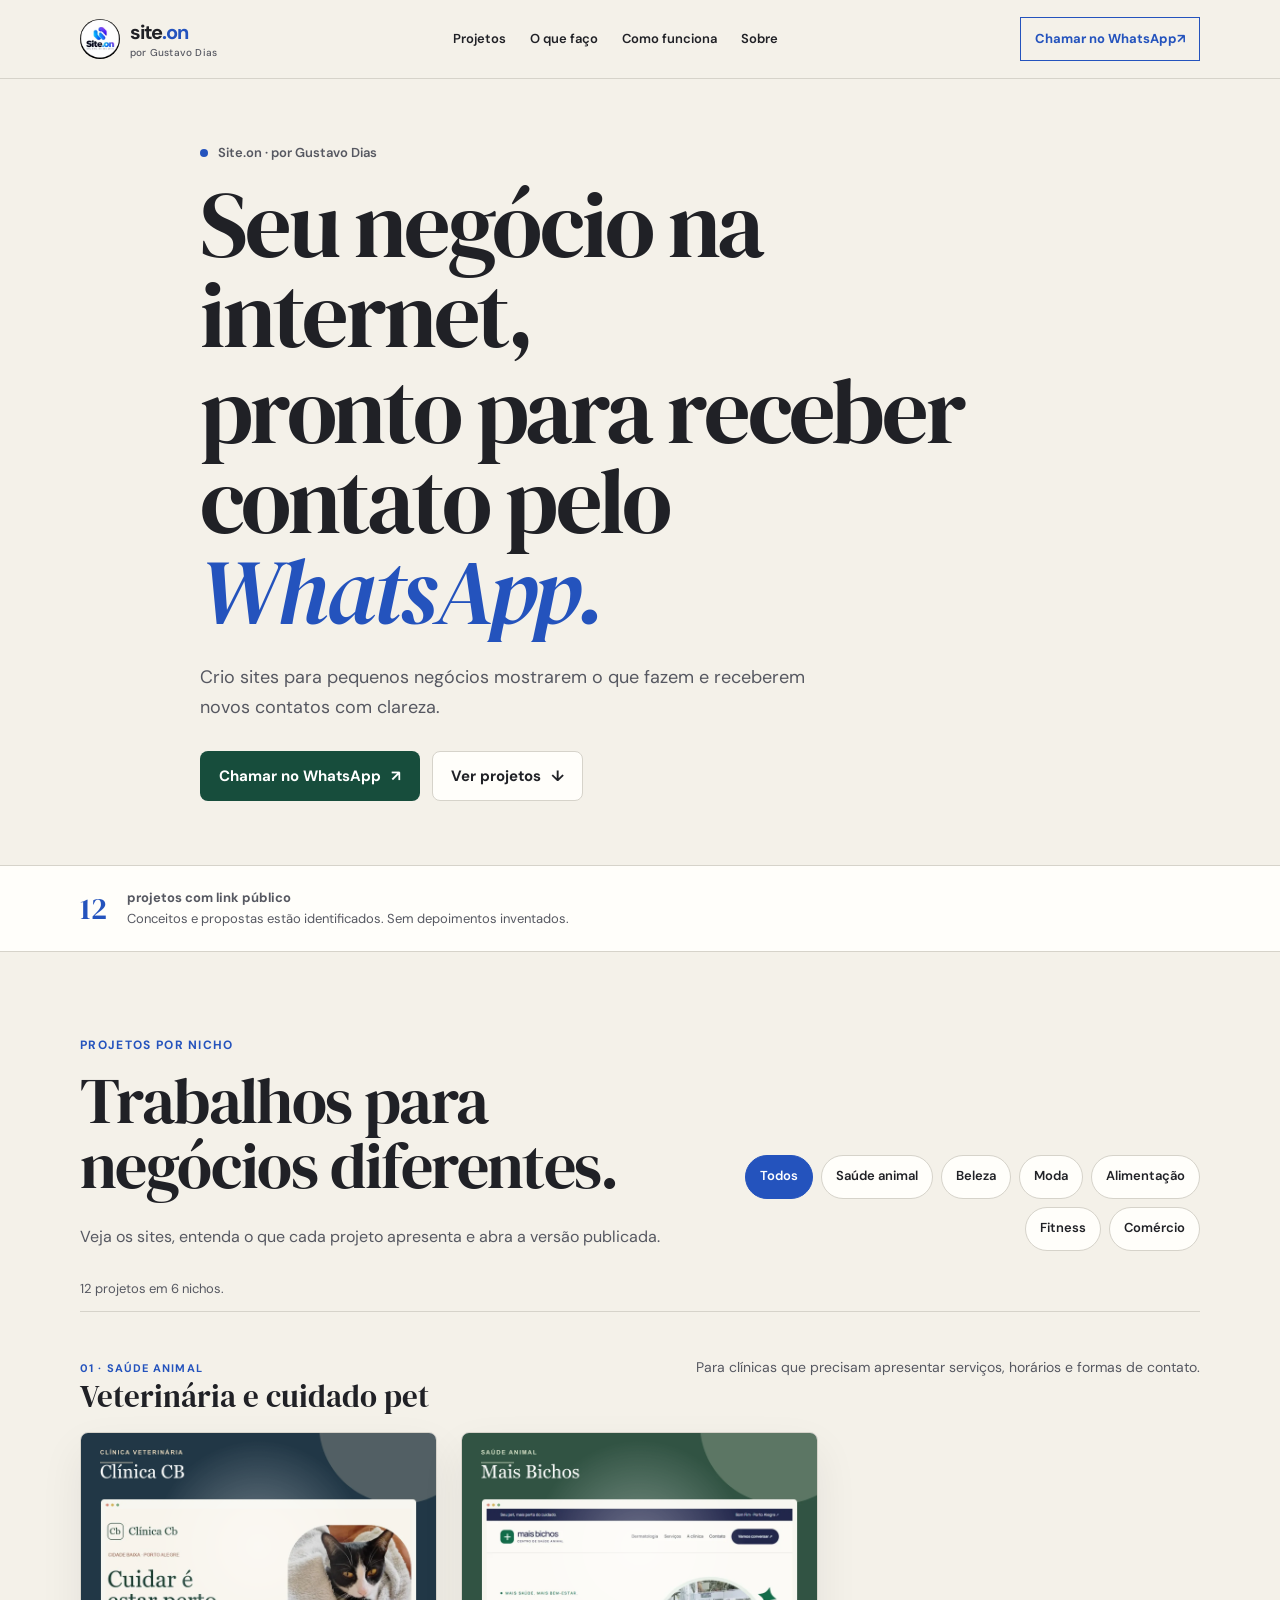
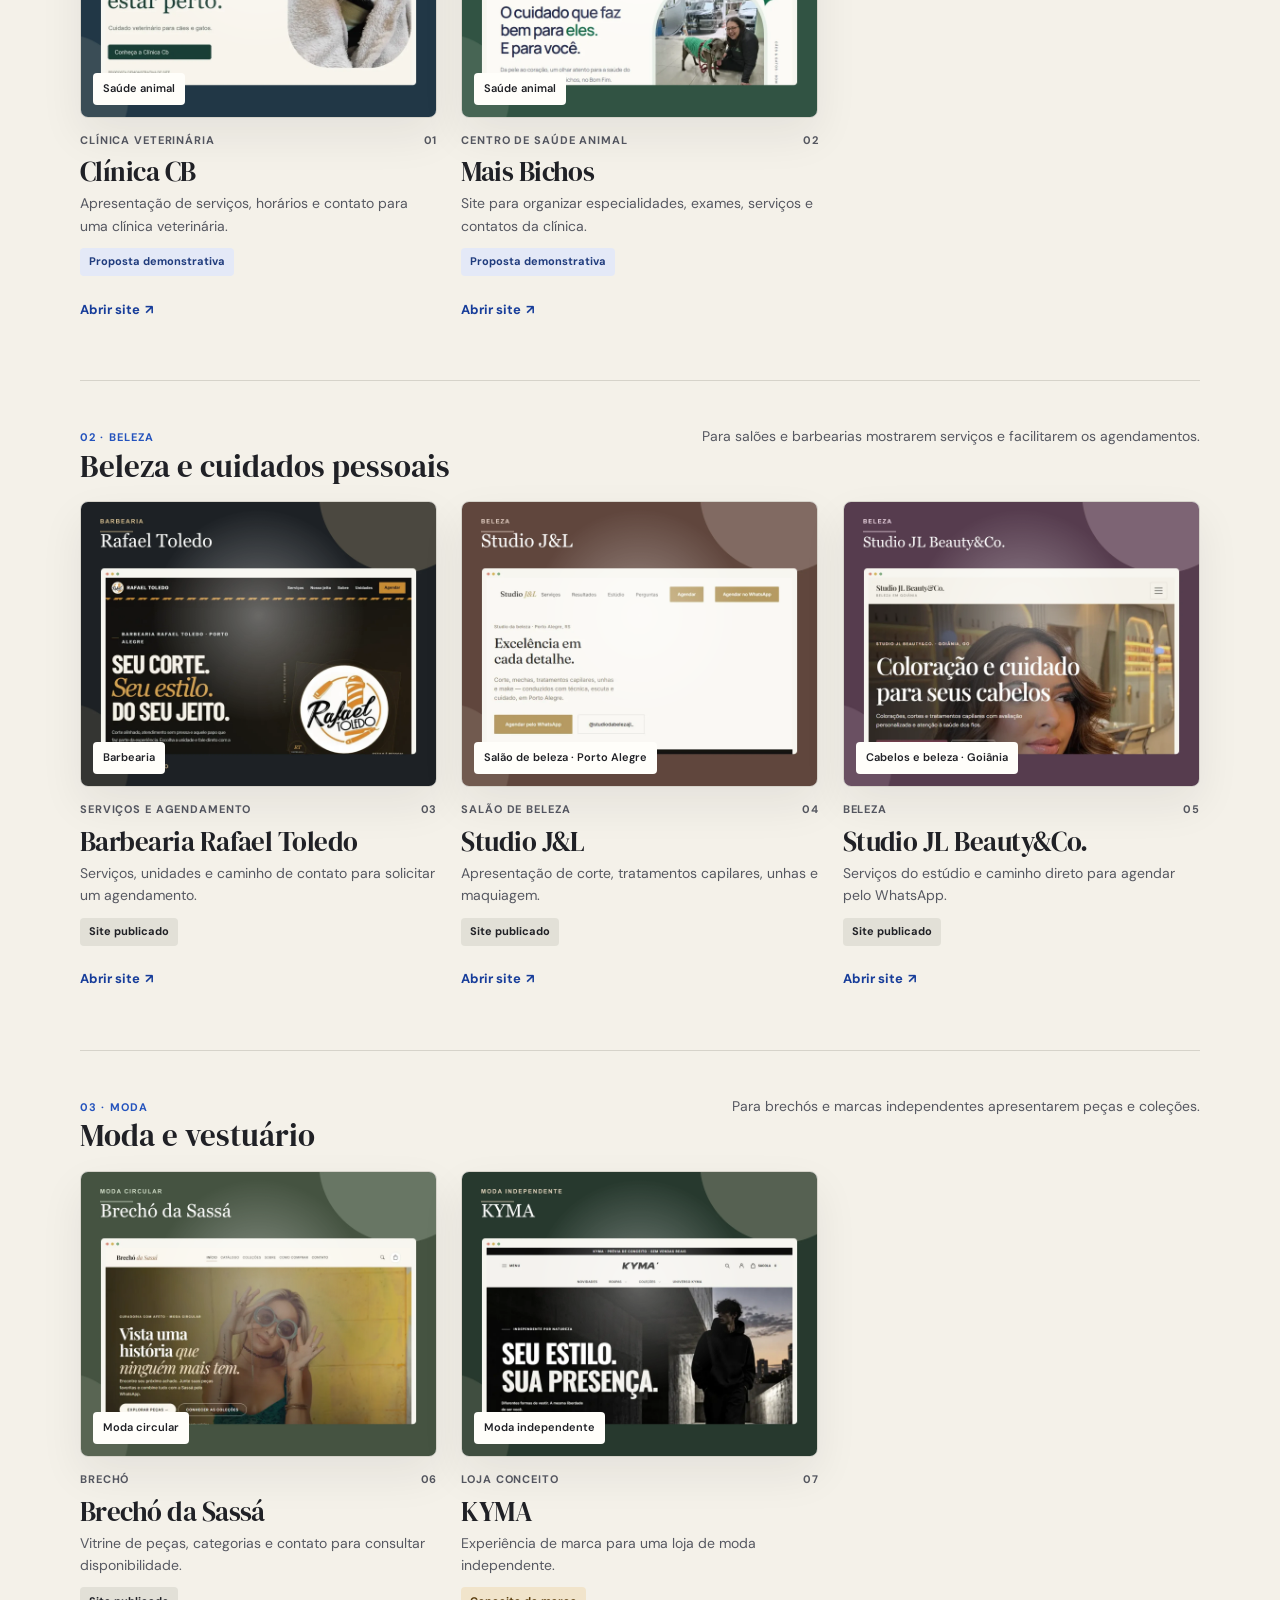
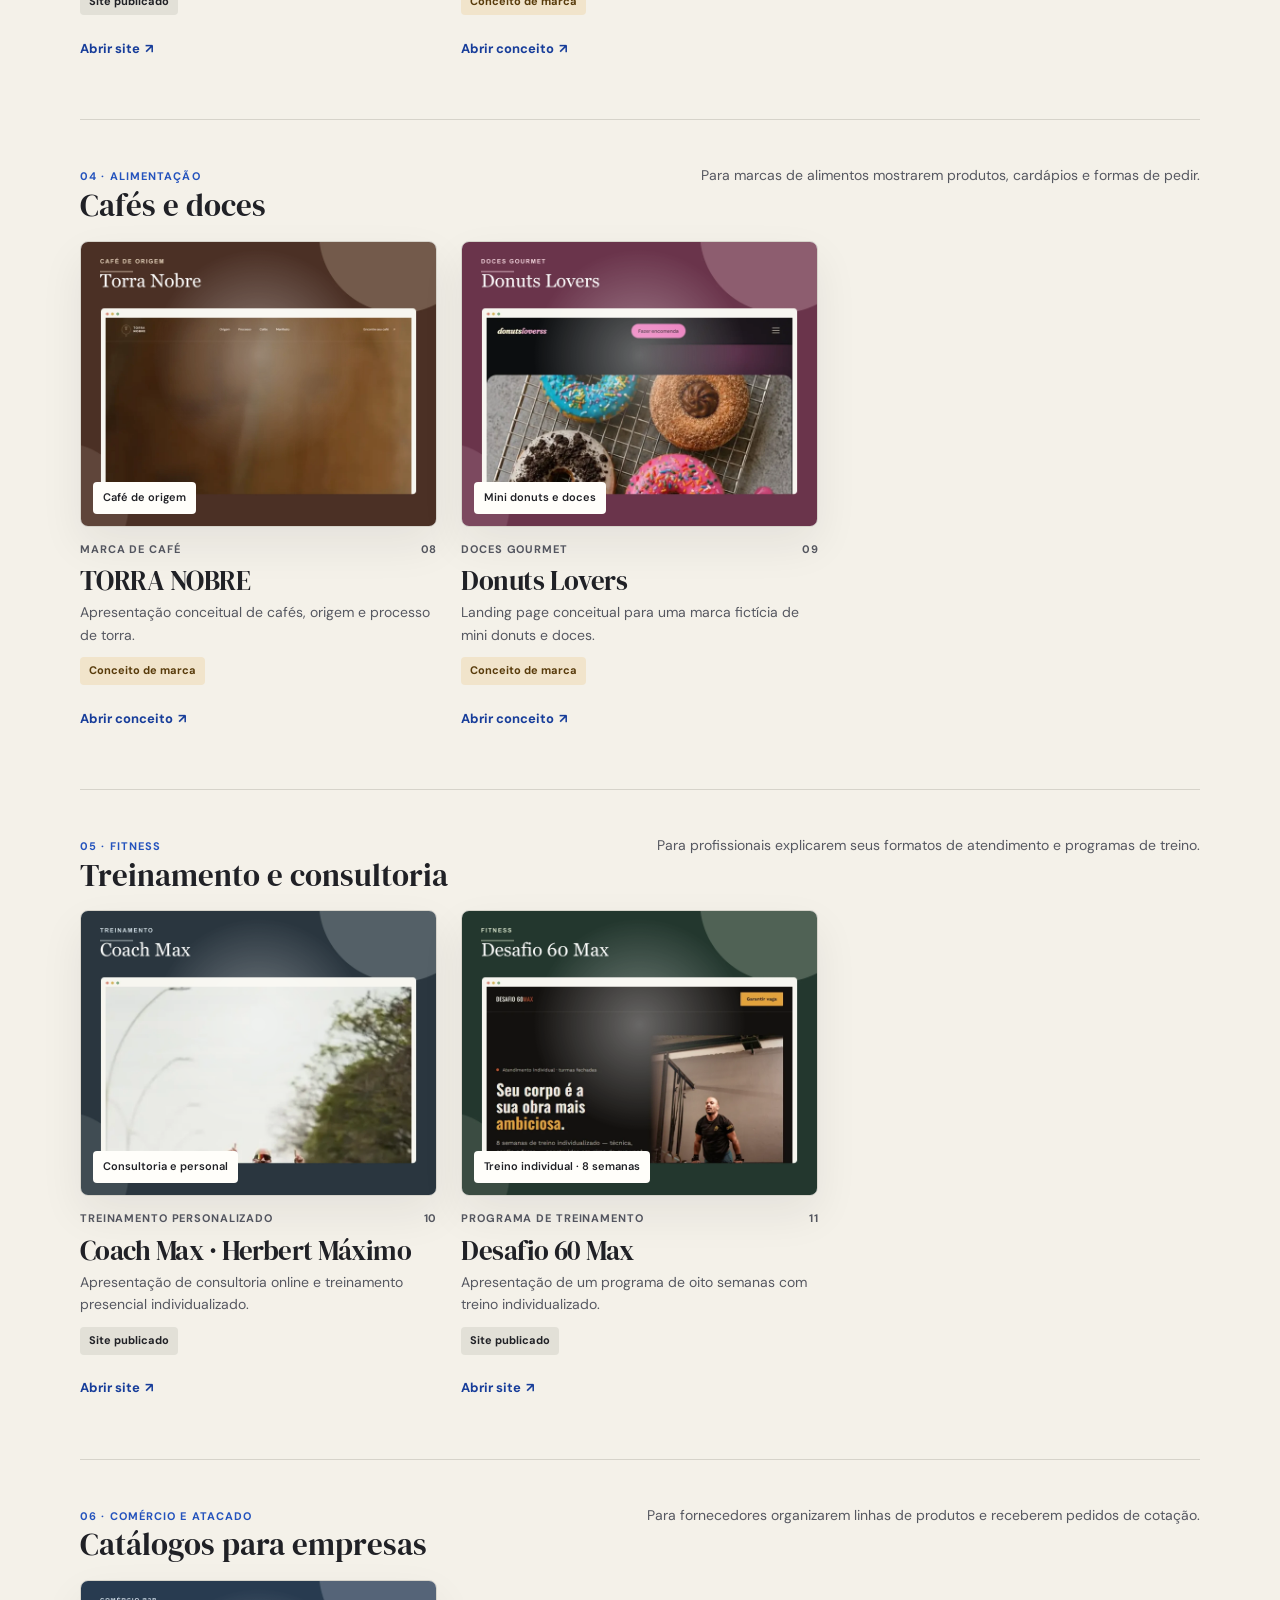
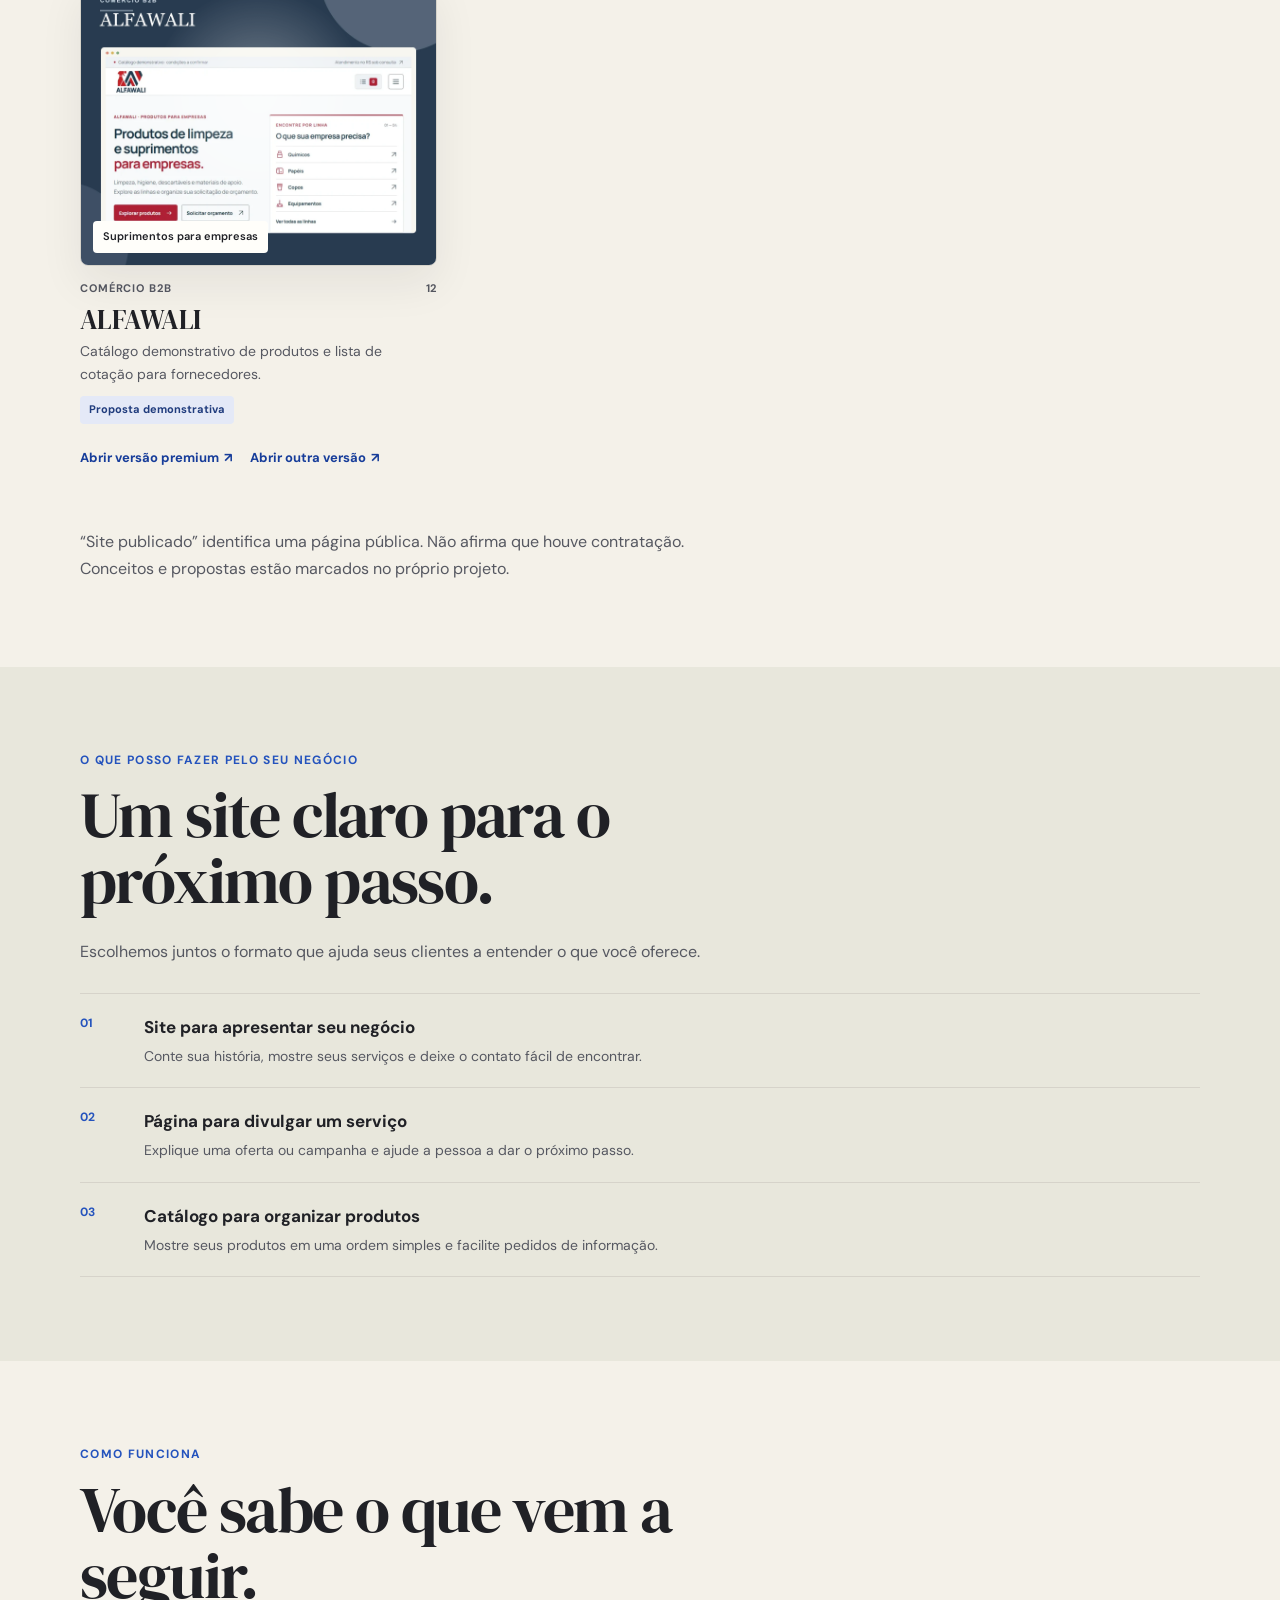
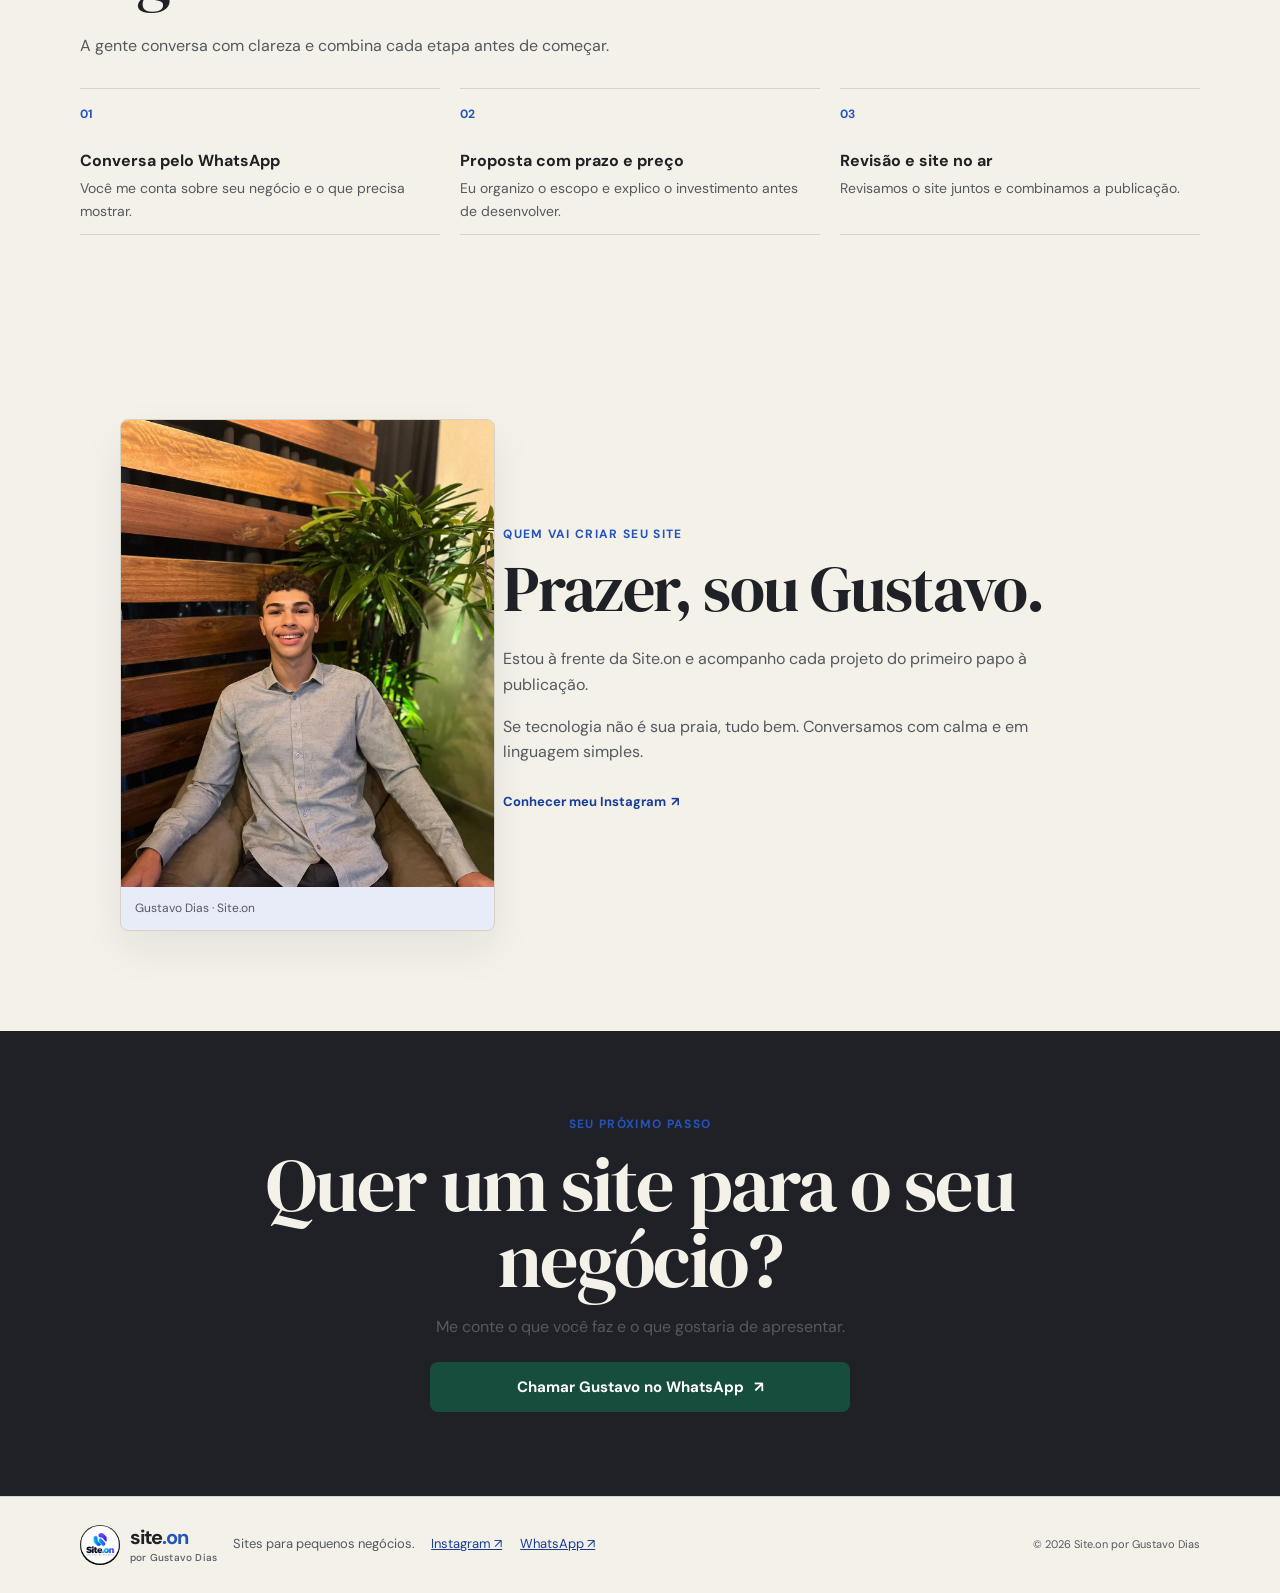
==== commit 7ab4ce2d: "Create editorial covers for portfolio projects" ====
--- a/index.html
+++ b/index.html
@@ -8,7 +8,7 @@
   <meta property="og:title" content="Site.on por Gustavo Dias — sites para pequenos negócios">
   <meta property="og:description" content="Veja projetos com links públicos, conheça os nichos e converse com Gustavo sobre seu site.">
   <meta property="og:type" content="website">
-  <meta property="og:image" content="https://gusdias-coder.github.io/site-on-portfolio/img/portfolio-barbearia.webp">
+  <meta property="og:image" content="https://gusdias-coder.github.io/site-on-portfolio/img/cover-barbearia.webp">
   <title>Site.on por Gustavo Dias — sites para pequenos negócios</title>
   <link rel="icon" href="img/logo.webp" type="image/webp">
   <link rel="preconnect" href="https://fonts.googleapis.com">
@@ -51,28 +51,28 @@
       </div>
       <p class="filter-status" id="filter-status" aria-live="polite">12 projetos em 6 nichos.</p>
       <section class="niche-section" data-niche-section="animais" aria-labelledby="niche-animais"><div class="niche-heading"><div><span class="niche-count">01 · Saúde animal</span><h3 id="niche-animais">Veterinária e cuidado pet</h3></div><p>Para clínicas que precisam apresentar serviços, horários e formas de contato.</p></div><div class="project-grid">
-        <article class="project-card" data-project-card><a class="project-cover" href="https://gusdias-coder.github.io/clinica-cb/" target="_blank" rel="noopener" aria-label="Abrir proposta demonstrativa da Clínica CB"><img src="img/portfolio-clinica-cb.webp" alt="Captura do site demonstrativo da Clínica CB" width="900" height="700" loading="lazy"><span class="image-tag">Saúde animal</span></a><div class="project-meta"><span>Clínica veterinária</span><span>01</span></div><h4>Clínica CB</h4><p>Apresentação de serviços, horários e contato para uma clínica veterinária.</p><span class="status status-demo">Proposta demonstrativa</span><div class="project-actions"><a class="project-link" href="https://gusdias-coder.github.io/clinica-cb/" target="_blank" rel="noopener">Abrir site <span aria-hidden="true">↗</span></a></div></article>
-        <article class="project-card" data-project-card><a class="project-cover" href="https://gusdias-coder.github.io/mais-bichos/" target="_blank" rel="noopener" aria-label="Abrir proposta demonstrativa Mais Bichos"><img src="img/portfolio-mais-bichos.webp" alt="Captura do site Mais Bichos" width="900" height="700" loading="lazy"><span class="image-tag">Saúde animal</span></a><div class="project-meta"><span>Centro de saúde animal</span><span>02</span></div><h4>Mais Bichos</h4><p>Site para organizar especialidades, exames, serviços e contatos da clínica.</p><span class="status status-demo">Proposta demonstrativa</span><div class="project-actions"><a class="project-link" href="https://gusdias-coder.github.io/mais-bichos/" target="_blank" rel="noopener">Abrir site <span aria-hidden="true">↗</span></a></div></article>
+        <article class="project-card" data-project-card><a class="project-cover" href="https://gusdias-coder.github.io/clinica-cb/" target="_blank" rel="noopener" aria-label="Abrir proposta demonstrativa da Clínica CB"><img src="img/cover-clinica-cb.webp" alt="Capa do projeto Clínica CB" width="900" height="700" loading="lazy"><span class="image-tag">Saúde animal</span></a><div class="project-meta"><span>Clínica veterinária</span><span>01</span></div><h4>Clínica CB</h4><p>Apresentação de serviços, horários e contato para uma clínica veterinária.</p><span class="status status-demo">Proposta demonstrativa</span><div class="project-actions"><a class="project-link" href="https://gusdias-coder.github.io/clinica-cb/" target="_blank" rel="noopener">Abrir site <span aria-hidden="true">↗</span></a></div></article>
+        <article class="project-card" data-project-card><a class="project-cover" href="https://gusdias-coder.github.io/mais-bichos/" target="_blank" rel="noopener" aria-label="Abrir proposta demonstrativa Mais Bichos"><img src="img/cover-mais-bichos.webp" alt="Capa do projeto Mais Bichos" width="900" height="700" loading="lazy"><span class="image-tag">Saúde animal</span></a><div class="project-meta"><span>Centro de saúde animal</span><span>02</span></div><h4>Mais Bichos</h4><p>Site para organizar especialidades, exames, serviços e contatos da clínica.</p><span class="status status-demo">Proposta demonstrativa</span><div class="project-actions"><a class="project-link" href="https://gusdias-coder.github.io/mais-bichos/" target="_blank" rel="noopener">Abrir site <span aria-hidden="true">↗</span></a></div></article>
       </div></section>
       <section class="niche-section" data-niche-section="beleza" aria-labelledby="niche-beleza"><div class="niche-heading"><div><span class="niche-count">02 · Beleza</span><h3 id="niche-beleza">Beleza e cuidados pessoais</h3></div><p>Para salões e barbearias mostrarem serviços e facilitarem os agendamentos.</p></div><div class="project-grid">
-        <article class="project-card" data-project-card><a class="project-cover" href="https://gusdias-coder.github.io/barbearia-rafael-toledo/" target="_blank" rel="noopener" aria-label="Abrir site da Barbearia Rafael Toledo"><img src="img/portfolio-barbearia.webp" alt="Captura do site da Barbearia Rafael Toledo" width="900" height="700" loading="lazy"><span class="image-tag">Barbearia</span></a><div class="project-meta"><span>Serviços e agendamento</span><span>03</span></div><h4>Barbearia Rafael Toledo</h4><p>Serviços, unidades e caminho de contato para solicitar um agendamento.</p><span class="status">Site publicado</span><div class="project-actions"><a class="project-link" href="https://gusdias-coder.github.io/barbearia-rafael-toledo/" target="_blank" rel="noopener">Abrir site <span aria-hidden="true">↗</span></a></div></article>
-        <article class="project-card" data-project-card><a class="project-cover" href="https://gusdias-coder.github.io/Studio-J-L/" target="_blank" rel="noopener" aria-label="Abrir site do Studio J&L em Porto Alegre"><img src="img/portfolio-studio-jl-salao.webp" alt="Captura do site do Studio J&L em Porto Alegre" width="900" height="700" loading="lazy"><span class="image-tag">Salão de beleza · Porto Alegre</span></a><div class="project-meta"><span>Salão de beleza</span><span>04</span></div><h4>Studio J&amp;L</h4><p>Apresentação de corte, tratamentos capilares, unhas e maquiagem.</p><span class="status">Site publicado</span><div class="project-actions"><a class="project-link" href="https://gusdias-coder.github.io/Studio-J-L/" target="_blank" rel="noopener">Abrir site <span aria-hidden="true">↗</span></a></div></article>
-        <article class="project-card" data-project-card><a class="project-cover" href="https://gusdias-coder.github.io/studio-jl-beautyco/" target="_blank" rel="noopener" aria-label="Abrir site Studio JL Beauty&Co."><img src="img/portfolio-studio-jl.webp" alt="Captura do site Studio JL Beauty&Co." width="900" height="700" loading="lazy"><span class="image-tag">Cabelos e beleza · Goiânia</span></a><div class="project-meta"><span>Beleza</span><span>05</span></div><h4>Studio JL Beauty&amp;Co.</h4><p>Serviços do estúdio e caminho direto para agendar pelo WhatsApp.</p><span class="status">Site publicado</span><div class="project-actions"><a class="project-link" href="https://gusdias-coder.github.io/studio-jl-beautyco/" target="_blank" rel="noopener">Abrir site <span aria-hidden="true">↗</span></a></div></article>
+        <article class="project-card" data-project-card><a class="project-cover" href="https://gusdias-coder.github.io/barbearia-rafael-toledo/" target="_blank" rel="noopener" aria-label="Abrir site da Barbearia Rafael Toledo"><img src="img/cover-barbearia.webp" alt="Capa do projeto Barbearia Rafael Toledo" width="900" height="700" loading="lazy"><span class="image-tag">Barbearia</span></a><div class="project-meta"><span>Serviços e agendamento</span><span>03</span></div><h4>Barbearia Rafael Toledo</h4><p>Serviços, unidades e caminho de contato para solicitar um agendamento.</p><span class="status">Site publicado</span><div class="project-actions"><a class="project-link" href="https://gusdias-coder.github.io/barbearia-rafael-toledo/" target="_blank" rel="noopener">Abrir site <span aria-hidden="true">↗</span></a></div></article>
+        <article class="project-card" data-project-card><a class="project-cover" href="https://gusdias-coder.github.io/Studio-J-L/" target="_blank" rel="noopener" aria-label="Abrir site do Studio J&L em Porto Alegre"><img src="img/cover-studio-jl-salao.webp" alt="Capa do projeto Studio J e L" width="900" height="700" loading="lazy"><span class="image-tag">Salão de beleza · Porto Alegre</span></a><div class="project-meta"><span>Salão de beleza</span><span>04</span></div><h4>Studio J&amp;L</h4><p>Apresentação de corte, tratamentos capilares, unhas e maquiagem.</p><span class="status">Site publicado</span><div class="project-actions"><a class="project-link" href="https://gusdias-coder.github.io/Studio-J-L/" target="_blank" rel="noopener">Abrir site <span aria-hidden="true">↗</span></a></div></article>
+        <article class="project-card" data-project-card><a class="project-cover" href="https://gusdias-coder.github.io/studio-jl-beautyco/" target="_blank" rel="noopener" aria-label="Abrir site Studio JL Beauty&Co."><img src="img/cover-studio-jl-beauty.webp" alt="Capa do projeto Studio JL Beauty e Co." width="900" height="700" loading="lazy"><span class="image-tag">Cabelos e beleza · Goiânia</span></a><div class="project-meta"><span>Beleza</span><span>05</span></div><h4>Studio JL Beauty&amp;Co.</h4><p>Serviços do estúdio e caminho direto para agendar pelo WhatsApp.</p><span class="status">Site publicado</span><div class="project-actions"><a class="project-link" href="https://gusdias-coder.github.io/studio-jl-beautyco/" target="_blank" rel="noopener">Abrir site <span aria-hidden="true">↗</span></a></div></article>
       </div></section>
       <section class="niche-section" data-niche-section="moda" aria-labelledby="niche-moda"><div class="niche-heading"><div><span class="niche-count">03 · Moda</span><h3 id="niche-moda">Moda e vestuário</h3></div><p>Para brechós e marcas independentes apresentarem peças e coleções.</p></div><div class="project-grid">
-        <article class="project-card" data-project-card><a class="project-cover" href="https://gusdias-coder.github.io/brech-da-sassa/" target="_blank" rel="noopener" aria-label="Abrir site do Brechó da Sassá"><img src="img/portfolio-brecho.webp" alt="Captura do site Brechó da Sassá" width="900" height="700" loading="lazy"><span class="image-tag">Moda circular</span></a><div class="project-meta"><span>Brechó</span><span>06</span></div><h4>Brechó da Sassá</h4><p>Vitrine de peças, categorias e contato para consultar disponibilidade.</p><span class="status">Site publicado</span><div class="project-actions"><a class="project-link" href="https://gusdias-coder.github.io/brech-da-sassa/" target="_blank" rel="noopener">Abrir site <span aria-hidden="true">↗</span></a></div></article>
-        <article class="project-card" data-project-card><a class="project-cover" href="https://gusdias-coder.github.io/kyma/" target="_blank" rel="noopener" aria-label="Abrir conceito de marca KYMA"><img src="img/portfolio-kyma.webp" alt="Captura da loja-conceito KYMA" width="900" height="700" loading="lazy"><span class="image-tag">Moda independente</span></a><div class="project-meta"><span>Loja conceito</span><span>07</span></div><h4>KYMA</h4><p>Experiência de marca para uma loja de moda independente.</p><span class="status status-concept">Conceito de marca</span><div class="project-actions"><a class="project-link" href="https://gusdias-coder.github.io/kyma/" target="_blank" rel="noopener">Abrir conceito <span aria-hidden="true">↗</span></a></div></article>
+        <article class="project-card" data-project-card><a class="project-cover" href="https://gusdias-coder.github.io/brech-da-sassa/" target="_blank" rel="noopener" aria-label="Abrir site do Brechó da Sassá"><img src="img/cover-brecho.webp" alt="Capa do projeto Brechó da Sassá" width="900" height="700" loading="lazy"><span class="image-tag">Moda circular</span></a><div class="project-meta"><span>Brechó</span><span>06</span></div><h4>Brechó da Sassá</h4><p>Vitrine de peças, categorias e contato para consultar disponibilidade.</p><span class="status">Site publicado</span><div class="project-actions"><a class="project-link" href="https://gusdias-coder.github.io/brech-da-sassa/" target="_blank" rel="noopener">Abrir site <span aria-hidden="true">↗</span></a></div></article>
+        <article class="project-card" data-project-card><a class="project-cover" href="https://gusdias-coder.github.io/kyma/" target="_blank" rel="noopener" aria-label="Abrir conceito de marca KYMA"><img src="img/cover-kyma.webp" alt="Capa do projeto KYMA" width="900" height="700" loading="lazy"><span class="image-tag">Moda independente</span></a><div class="project-meta"><span>Loja conceito</span><span>07</span></div><h4>KYMA</h4><p>Experiência de marca para uma loja de moda independente.</p><span class="status status-concept">Conceito de marca</span><div class="project-actions"><a class="project-link" href="https://gusdias-coder.github.io/kyma/" target="_blank" rel="noopener">Abrir conceito <span aria-hidden="true">↗</span></a></div></article>
       </div></section>
       <section class="niche-section" data-niche-section="alimentacao" aria-labelledby="niche-alimentacao"><div class="niche-heading"><div><span class="niche-count">04 · Alimentação</span><h3 id="niche-alimentacao">Cafés e doces</h3></div><p>Para marcas de alimentos mostrarem produtos, cardápios e formas de pedir.</p></div><div class="project-grid">
-        <article class="project-card" data-project-card><a class="project-cover" href="https://gusdias-coder.github.io/site_cafe/" target="_blank" rel="noopener" aria-label="Abrir conceito TORRA NOBRE"><img src="img/portfolio-torra-nobre.webp" alt="Captura do site conceito TORRA NOBRE" width="900" height="700" loading="lazy"><span class="image-tag">Café de origem</span></a><div class="project-meta"><span>Marca de café</span><span>08</span></div><h4>TORRA NOBRE</h4><p>Apresentação conceitual de cafés, origem e processo de torra.</p><span class="status status-concept">Conceito de marca</span><div class="project-actions"><a class="project-link" href="https://gusdias-coder.github.io/site_cafe/" target="_blank" rel="noopener">Abrir conceito <span aria-hidden="true">↗</span></a></div></article>
-        <article class="project-card" data-project-card><a class="project-cover" href="https://gusdias-coder.github.io/donutsLovers/" target="_blank" rel="noopener" aria-label="Abrir conceito Donuts Lovers"><img src="img/portfolio-donuts-lovers.webp" alt="Captura do site conceitual Donuts Lovers" width="900" height="700" loading="lazy"><span class="image-tag">Mini donuts e doces</span></a><div class="project-meta"><span>Doces gourmet</span><span>09</span></div><h4>Donuts Lovers</h4><p>Landing page conceitual para uma marca fictícia de mini donuts e doces.</p><span class="status status-concept">Conceito de marca</span><div class="project-actions"><a class="project-link" href="https://gusdias-coder.github.io/donutsLovers/" target="_blank" rel="noopener">Abrir conceito <span aria-hidden="true">↗</span></a></div></article>
+        <article class="project-card" data-project-card><a class="project-cover" href="https://gusdias-coder.github.io/site_cafe/" target="_blank" rel="noopener" aria-label="Abrir conceito TORRA NOBRE"><img src="img/cover-torra-nobre.webp" alt="Capa do projeto Torra Nobre" width="900" height="700" loading="lazy"><span class="image-tag">Café de origem</span></a><div class="project-meta"><span>Marca de café</span><span>08</span></div><h4>TORRA NOBRE</h4><p>Apresentação conceitual de cafés, origem e processo de torra.</p><span class="status status-concept">Conceito de marca</span><div class="project-actions"><a class="project-link" href="https://gusdias-coder.github.io/site_cafe/" target="_blank" rel="noopener">Abrir conceito <span aria-hidden="true">↗</span></a></div></article>
+        <article class="project-card" data-project-card><a class="project-cover" href="https://gusdias-coder.github.io/donutsLovers/" target="_blank" rel="noopener" aria-label="Abrir conceito Donuts Lovers"><img src="img/cover-donuts-lovers.webp" alt="Capa do projeto Donuts Lovers" width="900" height="700" loading="lazy"><span class="image-tag">Mini donuts e doces</span></a><div class="project-meta"><span>Doces gourmet</span><span>09</span></div><h4>Donuts Lovers</h4><p>Landing page conceitual para uma marca fictícia de mini donuts e doces.</p><span class="status status-concept">Conceito de marca</span><div class="project-actions"><a class="project-link" href="https://gusdias-coder.github.io/donutsLovers/" target="_blank" rel="noopener">Abrir conceito <span aria-hidden="true">↗</span></a></div></article>
       </div></section>
       <section class="niche-section" data-niche-section="fitness" aria-labelledby="niche-fitness"><div class="niche-heading"><div><span class="niche-count">05 · Fitness</span><h3 id="niche-fitness">Treinamento e consultoria</h3></div><p>Para profissionais explicarem seus formatos de atendimento e programas de treino.</p></div><div class="project-grid">
-        <article class="project-card" data-project-card><a class="project-cover" href="https://gusdias-coder.github.io/ConsultoriaCoachMax/" target="_blank" rel="noopener" aria-label="Abrir site Coach Max"><img src="img/portfolio-coach-max.webp" alt="Imagem de apresentação do site Coach Max" width="900" height="700" loading="lazy"><span class="image-tag">Consultoria e personal</span></a><div class="project-meta"><span>Treinamento personalizado</span><span>10</span></div><h4>Coach Max · Herbert Máximo</h4><p>Apresentação de consultoria online e treinamento presencial individualizado.</p><span class="status">Site publicado</span><div class="project-actions"><a class="project-link" href="https://gusdias-coder.github.io/ConsultoriaCoachMax/" target="_blank" rel="noopener">Abrir site <span aria-hidden="true">↗</span></a></div></article>
-        <article class="project-card" data-project-card><a class="project-cover" href="https://gusdias-coder.github.io/CoachMax/" target="_blank" rel="noopener" aria-label="Abrir site Desafio 60 Max"><img src="img/portfolio-desafio-60-max.webp" alt="Captura do site Desafio 60 Max" width="900" height="700" loading="lazy"><span class="image-tag">Treino individual · 8 semanas</span></a><div class="project-meta"><span>Programa de treinamento</span><span>11</span></div><h4>Desafio 60 Max</h4><p>Apresentação de um programa de oito semanas com treino individualizado.</p><span class="status">Site publicado</span><div class="project-actions"><a class="project-link" href="https://gusdias-coder.github.io/CoachMax/" target="_blank" rel="noopener">Abrir site <span aria-hidden="true">↗</span></a></div></article>
+        <article class="project-card" data-project-card><a class="project-cover" href="https://gusdias-coder.github.io/ConsultoriaCoachMax/" target="_blank" rel="noopener" aria-label="Abrir site Coach Max"><img src="img/cover-coach-max.webp" alt="Capa do projeto Coach Max" width="900" height="700" loading="lazy"><span class="image-tag">Consultoria e personal</span></a><div class="project-meta"><span>Treinamento personalizado</span><span>10</span></div><h4>Coach Max · Herbert Máximo</h4><p>Apresentação de consultoria online e treinamento presencial individualizado.</p><span class="status">Site publicado</span><div class="project-actions"><a class="project-link" href="https://gusdias-coder.github.io/ConsultoriaCoachMax/" target="_blank" rel="noopener">Abrir site <span aria-hidden="true">↗</span></a></div></article>
+        <article class="project-card" data-project-card><a class="project-cover" href="https://gusdias-coder.github.io/CoachMax/" target="_blank" rel="noopener" aria-label="Abrir site Desafio 60 Max"><img src="img/cover-desafio-60-max.webp" alt="Capa do projeto Desafio 60 Max" width="900" height="700" loading="lazy"><span class="image-tag">Treino individual · 8 semanas</span></a><div class="project-meta"><span>Programa de treinamento</span><span>11</span></div><h4>Desafio 60 Max</h4><p>Apresentação de um programa de oito semanas com treino individualizado.</p><span class="status">Site publicado</span><div class="project-actions"><a class="project-link" href="https://gusdias-coder.github.io/CoachMax/" target="_blank" rel="noopener">Abrir site <span aria-hidden="true">↗</span></a></div></article>
       </div></section>
       <section class="niche-section" data-niche-section="comercio" aria-labelledby="niche-comercio"><div class="niche-heading"><div><span class="niche-count">06 · Comércio e atacado</span><h3 id="niche-comercio">Catálogos para empresas</h3></div><p>Para fornecedores organizarem linhas de produtos e receberem pedidos de cotação.</p></div><div class="project-grid">
-        <article class="project-card" data-project-card><a class="project-cover" href="https://gusdias-coder.github.io/alfawali-site/" target="_blank" rel="noopener" aria-label="Abrir apresentação demonstrativa ALFAWALI"><img src="img/portfolio-alfawali.webp" alt="Captura da apresentação ALFAWALI" width="900" height="700" loading="lazy"><span class="image-tag">Suprimentos para empresas</span></a><div class="project-meta"><span>Comércio B2B</span><span>12</span></div><h4>ALFAWALI</h4><p>Catálogo demonstrativo de produtos e lista de cotação para fornecedores.</p><span class="status status-demo">Proposta demonstrativa</span><div class="project-actions"><a class="project-link" href="https://gusdias-coder.github.io/alfawali-site/" target="_blank" rel="noopener">Abrir versão premium <span aria-hidden="true">↗</span></a><a class="project-link" href="https://gusdias-coder.github.io/site_comercial/" target="_blank" rel="noopener">Abrir outra versão <span aria-hidden="true">↗</span></a></div></article>
+        <article class="project-card" data-project-card><a class="project-cover" href="https://gusdias-coder.github.io/alfawali-site/" target="_blank" rel="noopener" aria-label="Abrir apresentação demonstrativa ALFAWALI"><img src="img/cover-alfawali.webp" alt="Capa do projeto ALFAWALI" width="900" height="700" loading="lazy"><span class="image-tag">Suprimentos para empresas</span></a><div class="project-meta"><span>Comércio B2B</span><span>12</span></div><h4>ALFAWALI</h4><p>Catálogo demonstrativo de produtos e lista de cotação para fornecedores.</p><span class="status status-demo">Proposta demonstrativa</span><div class="project-actions"><a class="project-link" href="https://gusdias-coder.github.io/alfawali-site/" target="_blank" rel="noopener">Abrir versão premium <span aria-hidden="true">↗</span></a><a class="project-link" href="https://gusdias-coder.github.io/site_comercial/" target="_blank" rel="noopener">Abrir outra versão <span aria-hidden="true">↗</span></a></div></article>
       </div></section>
       <p class="section-copy">“Site publicado” identifica uma página pública. Não afirma que houve contratação. Conceitos e propostas estão marcados no próprio projeto.</p>
     </div></section>
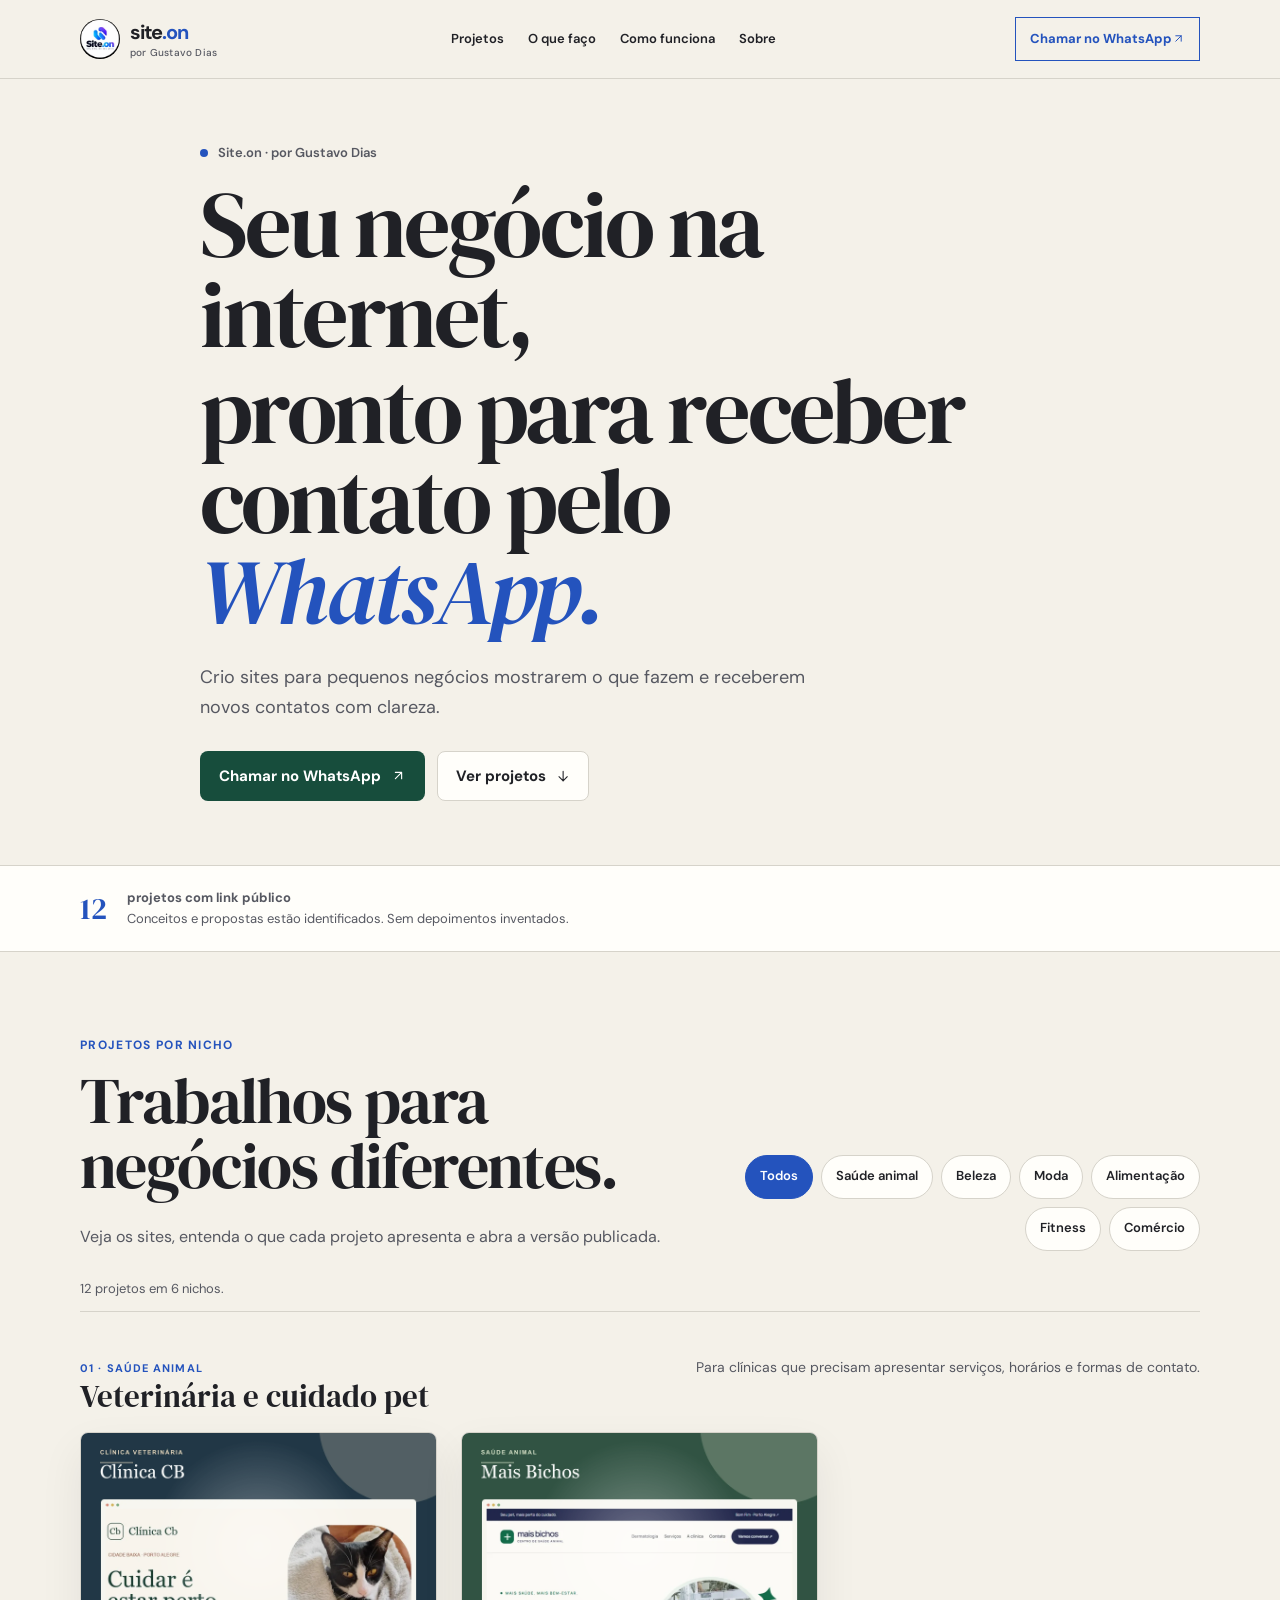
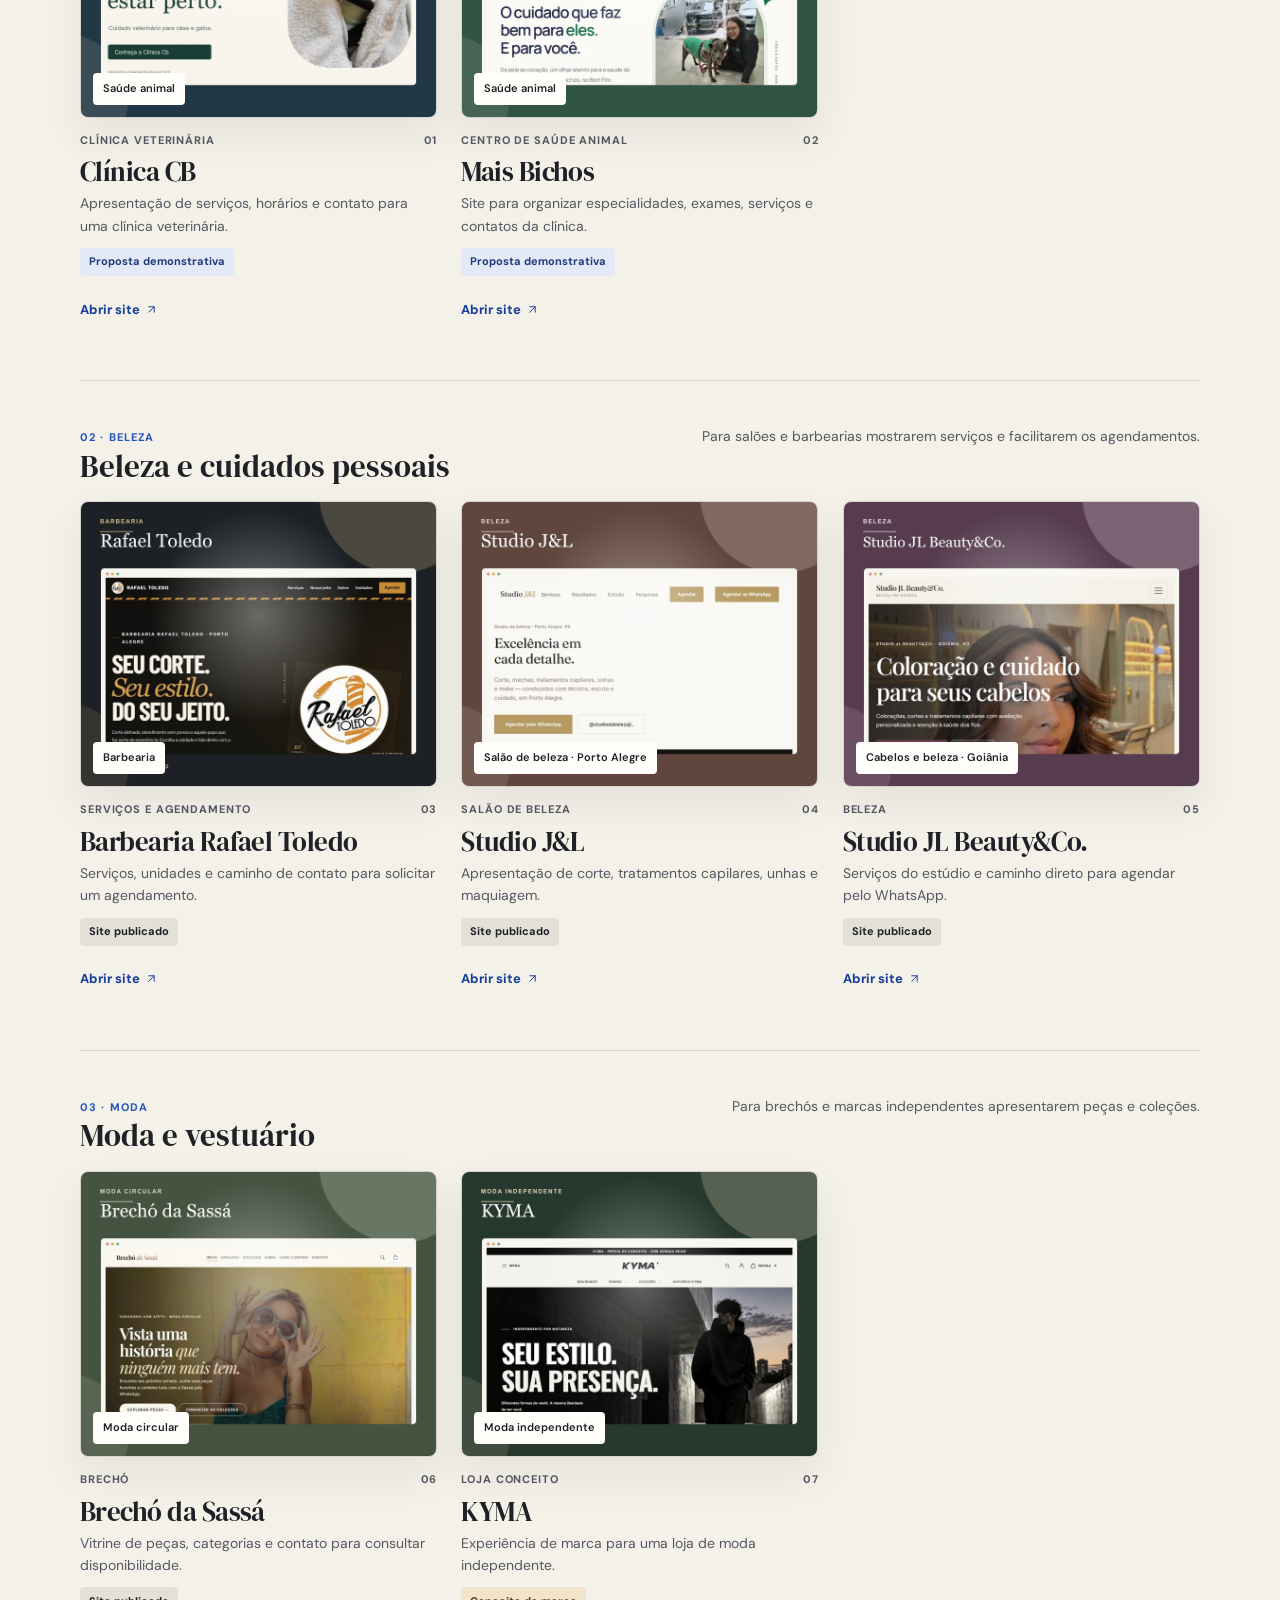
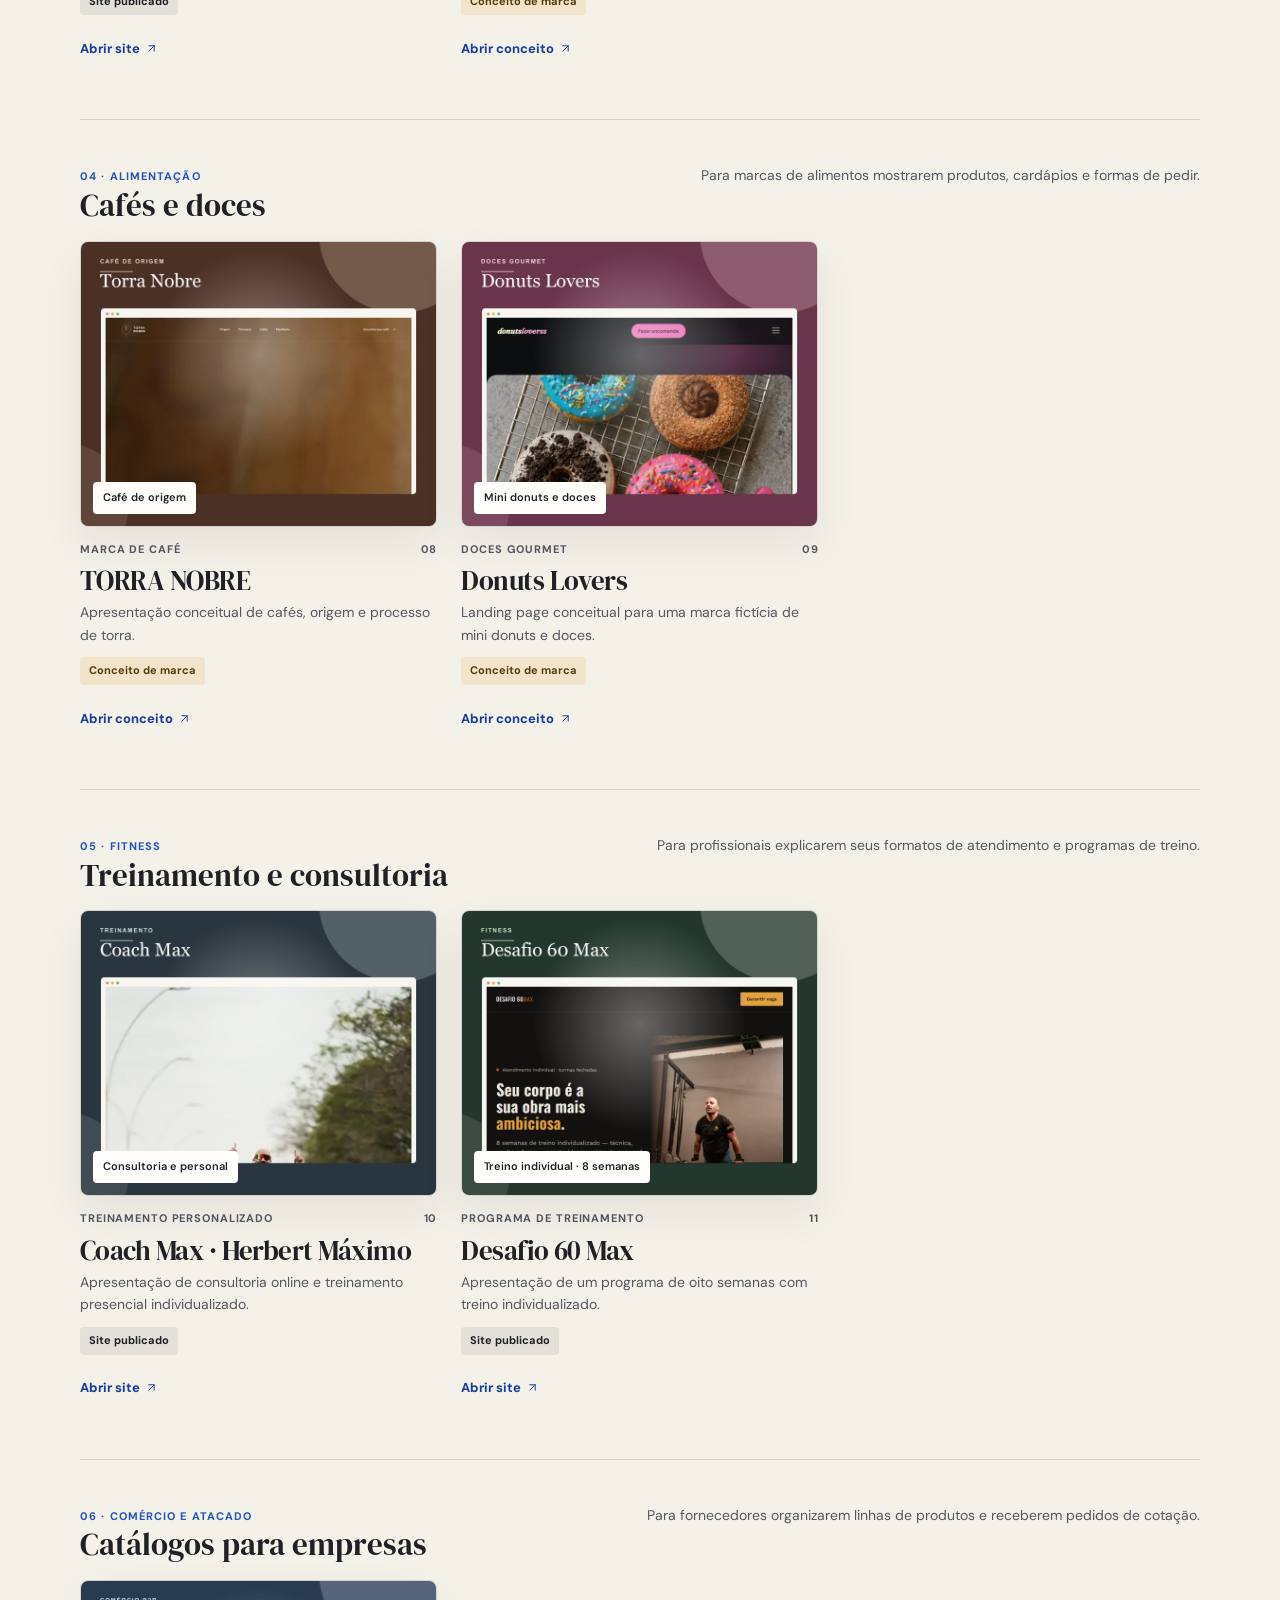
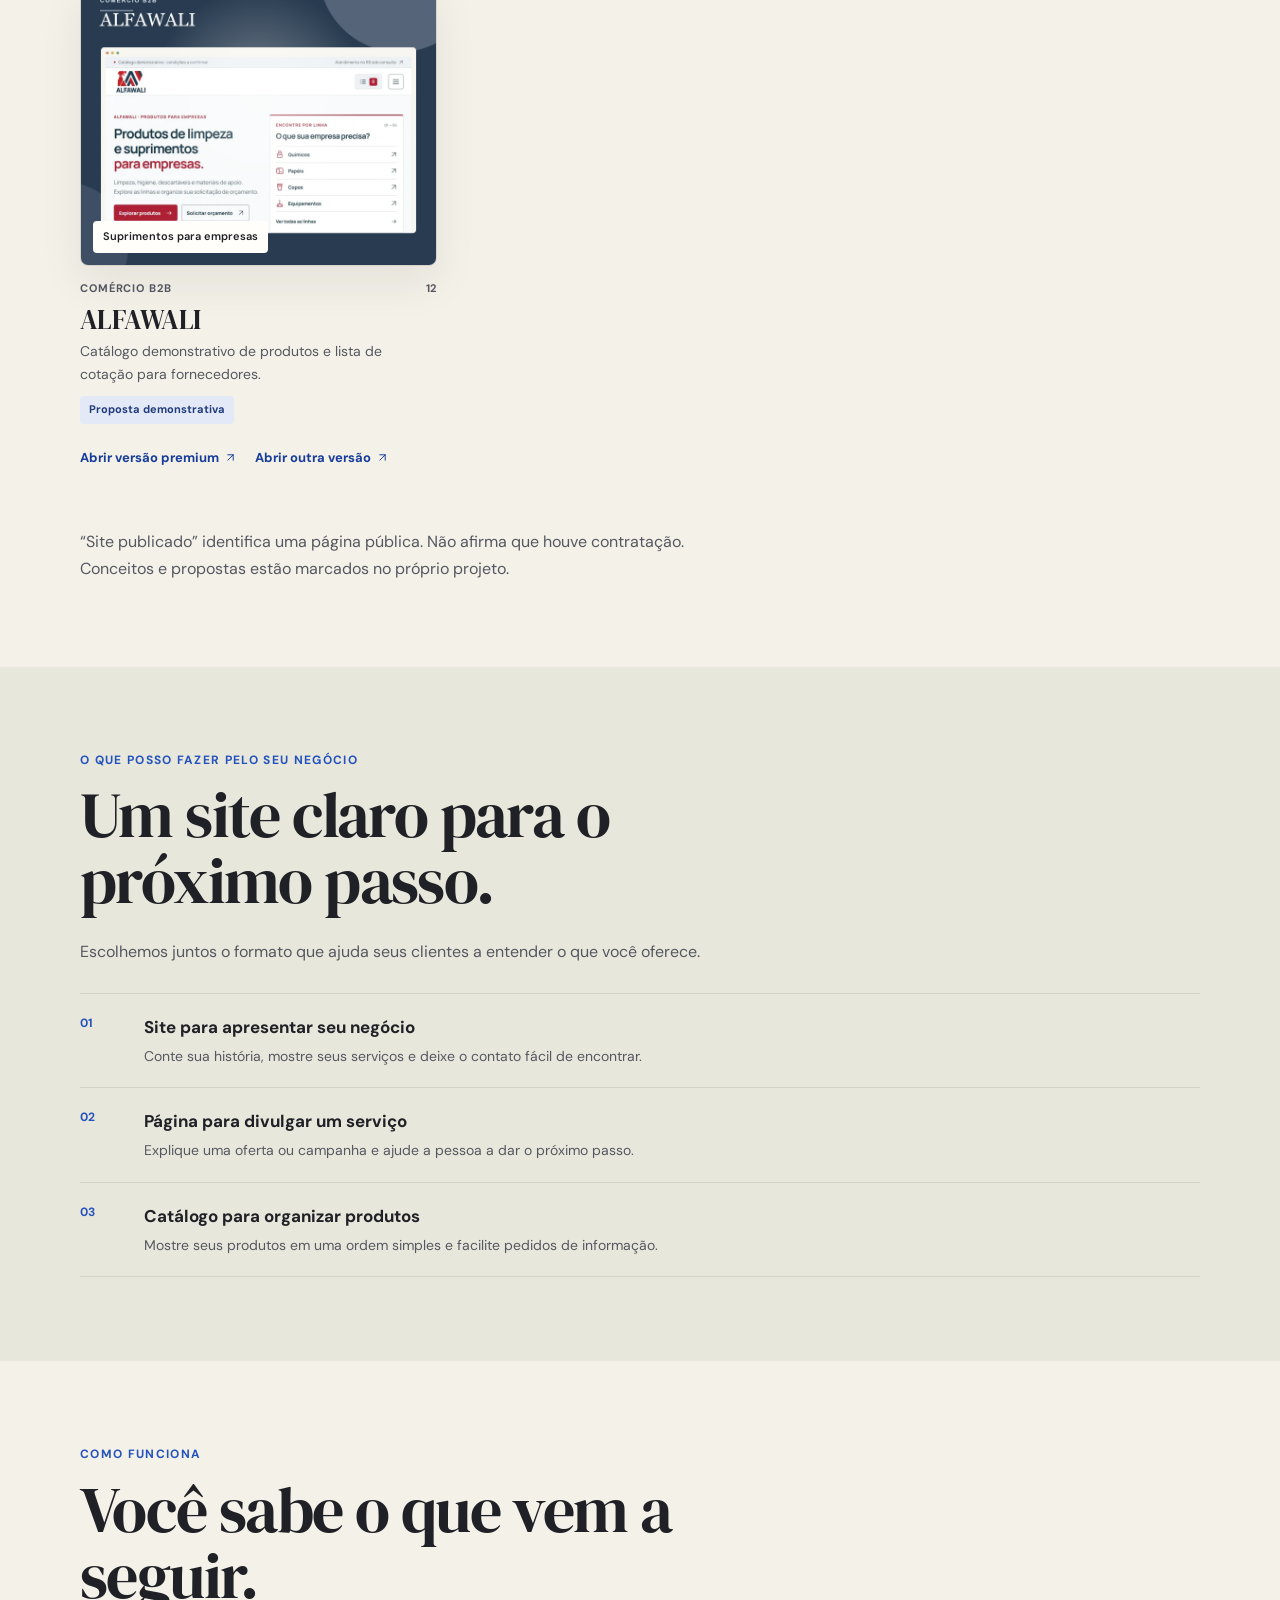
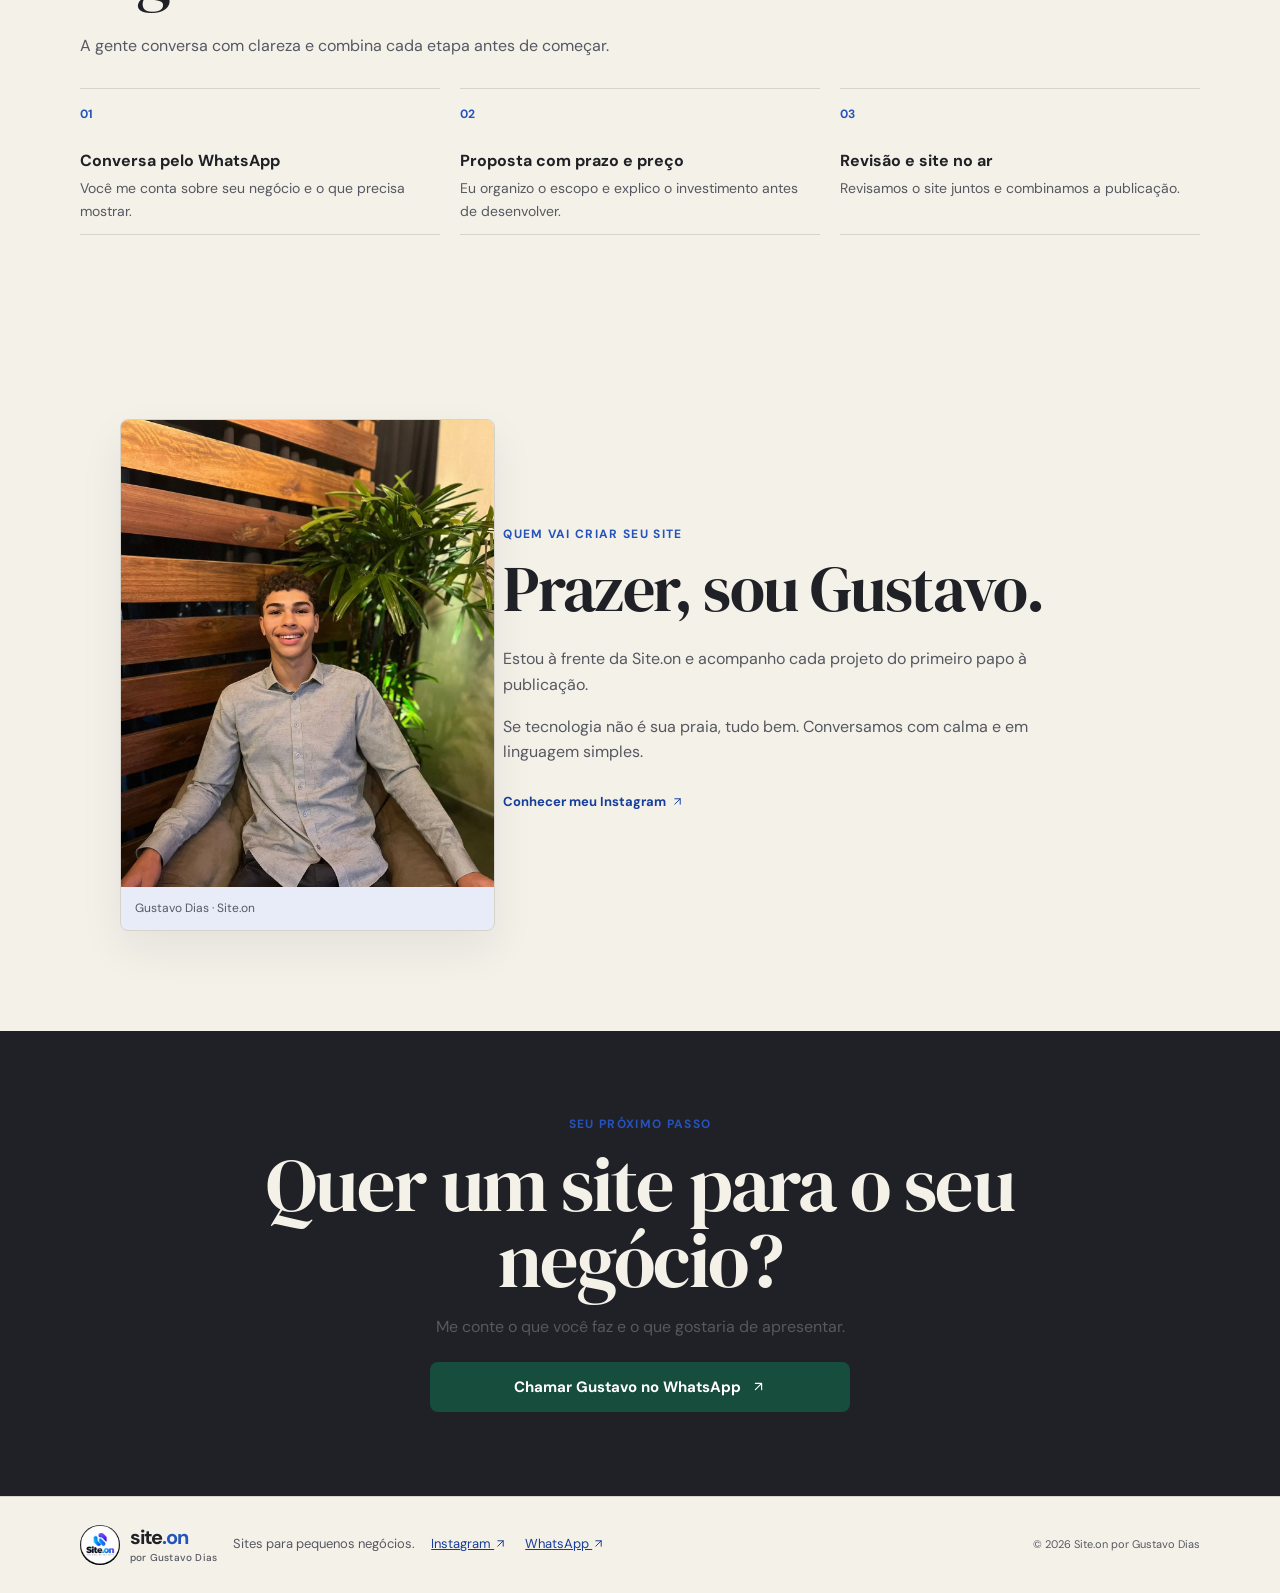
==== commit a4950cf8: "Replace arrow emoji symbols with consistent inline SVG icons" ====
--- a/index.html
+++ b/index.html
@@ -17,7 +17,7 @@
   <style>
     :root{color-scheme:light dark;--paper:#f4f1e9;--surface:#fffefa;--ink:#202126;--muted:#565861;--line:#d6d3ca;--accent:#2453bd;--accent-strong:#173d9a;--accent-button:#2453bd;--soft:#e8ecf9;--olive:#e8e7dc;--green:#174d3c;--green-ink:#fff;--status:#e2e0d7;--serif:"DM Serif Display",Georgia,serif;--sans:"DM Sans",Arial,sans-serif;--s1:8px;--s2:16px;--s3:24px;--s4:32px;--s5:40px;--s6:48px;--s8:64px;--radius:8px;--shadow:0 18px 44px #20212612;--content:1120px}
     @media(prefers-color-scheme:dark){:root{--paper:#17191c;--surface:#222529;--ink:#f2f0eb;--muted:#c2c4ca;--line:#42454b;--accent:#a8bafa;--accent-strong:#c2ceff;--accent-button:#284da8;--soft:#252b3b;--olive:#292b29;--green:#bce7d6;--green-ink:#10281f;--status:#34363b;--shadow:0 18px 44px #0005}}
-    *{box-sizing:border-box}html{scroll-behavior:smooth;scroll-padding-top:92px}body{margin:0;background:var(--paper);color:var(--ink);font-family:var(--sans);font-size:16px;line-height:1.6;-webkit-font-smoothing:antialiased}img{display:block;max-width:100%;height:auto}a{color:inherit}button,a{-webkit-tap-highlight-color:transparent}button{font:inherit}.skip{position:absolute;z-index:100;top:8px;left:8px;padding:12px 16px;background:var(--surface);transform:translateY(-150%)}.skip:focus{transform:translateY(0)}:focus-visible{outline:3px solid var(--accent);outline-offset:4px}.container{width:min(var(--content),calc(100% - 32px));margin-inline:auto}.eyebrow{margin:0 0 12px;color:var(--accent);font-size:12px;font-weight:700;letter-spacing:.11em;text-transform:uppercase}.section{padding:64px 0}.section-heading{max-width:720px;margin:0 0 24px;font:400 clamp(38px,10vw,64px)/1.03 var(--serif);letter-spacing:-.025em}.section-copy{max-width:620px;margin:0;color:var(--muted);font-size:16px;line-height:1.7}
+    *{box-sizing:border-box}html{scroll-behavior:smooth;scroll-padding-top:92px}body{margin:0;background:var(--paper);color:var(--ink);font-family:var(--sans);font-size:16px;line-height:1.6;-webkit-font-smoothing:antialiased}img{display:block;max-width:100%;height:auto}a{color:inherit}button,a{-webkit-tap-highlight-color:transparent}.arrow-icon{display:inline-block;width:1em;height:1em;flex:0 0 auto;vertical-align:-.16em}.arrow-down{width:.95em;height:.95em}button{font:inherit}.skip{position:absolute;z-index:100;top:8px;left:8px;padding:12px 16px;background:var(--surface);transform:translateY(-150%)}.skip:focus{transform:translateY(0)}:focus-visible{outline:3px solid var(--accent);outline-offset:4px}.container{width:min(var(--content),calc(100% - 32px));margin-inline:auto}.eyebrow{margin:0 0 12px;color:var(--accent);font-size:12px;font-weight:700;letter-spacing:.11em;text-transform:uppercase}.section{padding:64px 0}.section-heading{max-width:720px;margin:0 0 24px;font:400 clamp(38px,10vw,64px)/1.03 var(--serif);letter-spacing:-.025em}.section-copy{max-width:620px;margin:0;color:var(--muted);font-size:16px;line-height:1.7}
     .site-header{position:sticky;z-index:30;top:0;border-bottom:1px solid var(--line);background:color-mix(in srgb,var(--paper) 94%,transparent);backdrop-filter:blur(12px)}.nav{min-height:68px;display:flex;align-items:center;justify-content:space-between;gap:16px}.brand{display:inline-flex;align-items:center;gap:10px;text-decoration:none;font-weight:700;line-height:1.1}.brand img{width:40px;height:40px;border-radius:50%;object-fit:cover}.brand-name{font-size:20px;letter-spacing:-.06em}.brand-name b{color:var(--accent)}.brand small{display:block;margin-top:4px;color:var(--muted);font-size:10px;font-weight:500;letter-spacing:.02em}.nav-links{display:none;align-items:center;gap:24px}.nav-links a{font-size:13px;font-weight:600;text-decoration:none}.nav-links a:hover{color:var(--accent)}.nav-cta{min-height:44px;display:inline-flex;align-items:center;justify-content:center;padding:0 14px;border:1px solid var(--accent);color:var(--accent);font-size:13px;font-weight:700;text-decoration:none;white-space:nowrap}
     .hero{min-height:78svh;display:flex;align-items:center;padding:48px 0 36px;border-bottom:1px solid var(--line)}.hero-content{max-width:880px}.hero-kicker{display:flex;align-items:center;gap:10px;margin:0 0 16px;color:var(--muted);font-size:13px;font-weight:600}.hero-kicker:before{content:"";width:8px;height:8px;border-radius:50%;background:var(--accent)}.hero-title{max-width:900px;margin:0;font:400 clamp(46px,11vw,92px)/.98 var(--serif);letter-spacing:-.035em}.title-line{display:block;overflow:hidden;padding:0 0 .06em}.title-line span{display:block;animation:title-rise .75s cubic-bezier(.2,.7,.2,1) both}.title-line:nth-child(2) span{animation-delay:.12s}.hero-title em{color:var(--accent);font-weight:400}.hero-copy{max-width:610px;margin:20px 0 0;color:var(--muted);font-size:16px;line-height:1.7}.hero-actions{display:flex;flex-direction:column;gap:12px;margin-top:24px}.button{min-height:48px;display:inline-flex;align-items:center;justify-content:center;gap:10px;padding:12px 18px;border:1px solid transparent;border-radius:var(--radius);font-size:15px;font-weight:700;text-align:center;text-decoration:none;transition:transform .18s ease,background-color .18s ease,color .18s ease,box-shadow .18s ease}.button:active{transform:scale(.97)}.button-primary{background:var(--green);color:var(--green-ink)}.button-primary:hover{box-shadow:0 8px 22px color-mix(in srgb,var(--green) 24%,transparent)}.button-secondary{border-color:var(--line);background:var(--surface);color:var(--ink)}.button-secondary:hover{border-color:var(--accent);color:var(--accent)}.proof{padding:22px 0;background:var(--surface);border-bottom:1px solid var(--line)}.proof-inner{display:flex;flex-wrap:wrap;align-items:center;gap:8px 16px}.proof-number{font:400 30px/1 var(--serif);color:var(--accent)}.proof-text{max-width:450px;margin:0;color:var(--muted);font-size:13px}
     .niches{padding-top:68px}.niches-intro{display:flex;flex-direction:column;gap:18px;margin-bottom:28px}.filters{display:flex;gap:8px;overflow-x:auto;padding:2px 2px 10px;scrollbar-width:thin}.filter-button{min-height:44px;flex:0 0 auto;padding:0 14px;border:1px solid var(--line);border-radius:999px;background:var(--surface);color:var(--ink);font-size:13px;font-weight:600;cursor:pointer}.filter-button[aria-pressed=true]{border-color:var(--accent);background:var(--accent-button);color:#fff}.niche-section{padding:34px 0 38px;border-top:1px solid var(--line);scroll-margin-top:84px}.niche-section[hidden]{display:none}.niche-heading{display:flex;flex-direction:column;gap:4px;margin-bottom:18px}.niche-heading h3{margin:0;font:400 31px/1.12 var(--serif)}.niche-heading p{max-width:650px;margin:0;color:var(--muted);font-size:14px}.niche-count{color:var(--accent);font-size:11px;font-weight:700;letter-spacing:.1em;text-transform:uppercase}.project-grid{display:grid;grid-template-columns:1fr;gap:24px}.project-card{min-width:0;opacity:1;transform:none;transition:opacity .48s ease,transform .48s ease}.js .project-card{opacity:0;transform:translateY(18px)}.js .project-card.is-visible{opacity:1;transform:translateY(0)}.project-cover{--rx:0deg;--ry:0deg;--px:50%;--py:40%;position:relative;display:block;overflow:hidden;aspect-ratio:1.25;border:1px solid var(--line);border-radius:var(--radius);background:var(--soft);transform:perspective(1000px) rotateX(var(--rx)) rotateY(var(--ry));transform-style:preserve-3d;transition:transform .2s ease,box-shadow .2s ease;box-shadow:var(--shadow);touch-action:pan-y}.project-cover img{width:100%;height:100%;object-fit:cover;object-position:top center;transition:transform .45s ease}.project-cover:after{content:"";position:absolute;inset:0;pointer-events:none;background:radial-gradient(circle at var(--px) var(--py),#ffffff80,transparent 43%);mix-blend-mode:screen;opacity:.72;transition:opacity .2s}.project-cover:hover,.project-cover:focus-visible{box-shadow:0 24px 48px #20212628,0 0 0 1px color-mix(in srgb,var(--accent) 40%,transparent)}.project-cover:hover img{transform:scale(1.025)}.project-cover:hover:after{opacity:1}.image-tag{position:absolute;z-index:1;left:12px;bottom:12px;max-width:calc(100% - 24px);padding:7px 10px;border-radius:4px;background:var(--surface);color:var(--ink);font-size:11px;font-weight:600}.project-meta{display:flex;align-items:center;justify-content:space-between;gap:12px;margin-top:14px;color:var(--muted);font-size:11px;font-weight:700;letter-spacing:.08em;text-transform:uppercase}.project-card h4{margin:7px 0 5px;font:400 27px/1.15 var(--serif);letter-spacing:-.02em}.project-card>p{margin:0;color:var(--muted);font-size:14px;line-height:1.6}.status{display:inline-flex;align-items:center;min-height:28px;margin-top:11px;padding:4px 9px;border-radius:4px;background:var(--status);color:var(--ink);font-size:11px;font-weight:700}.status-concept{background:#f1e4cb;color:#583b0b}.status-demo{background:#e4e9f7;color:#203c7d}.project-actions{display:flex;flex-wrap:wrap;gap:12px 18px;margin-top:12px}.project-link{min-height:44px;display:inline-flex;align-items:center;gap:5px;color:var(--accent-strong);font-size:13px;font-weight:700;text-decoration:underline;text-underline-offset:4px;text-decoration-color:transparent;transition:text-decoration-color .2s}.project-link:hover,.project-link:focus-visible{text-decoration-color:currentColor}.filter-status{min-height:24px;margin:0 0 8px;color:var(--muted);font-size:13px}
@@ -35,14 +35,14 @@
   <header class="site-header"><div class="container nav">
     <a class="brand" href="#inicio" aria-label="Site.on por Gustavo Dias, início"><img src="img/logo.webp" alt="" width="40" height="40"><span><span class="brand-name">site<b>.on</b></span><small>por Gustavo Dias</small></span></a>
     <nav class="nav-links" aria-label="Navegação principal"><a href="#projetos">Projetos</a><a href="#servicos">O que faço</a><a href="#como-funciona">Como funciona</a><a href="#sobre">Sobre</a></nav>
-    <a class="nav-cta" href="https://wa.me/5551995118200?text=Oi%21%20Vi%20seu%20portf%C3%B3lio%20e%20gostaria%20de%20um%20site%20para%20o%20meu%20neg%C3%B3cio." target="_blank" rel="noopener">Chamar no WhatsApp <span aria-hidden="true">↗</span></a>
+    <a class="nav-cta" href="https://wa.me/5551995118200?text=Oi%21%20Vi%20seu%20portf%C3%B3lio%20e%20gostaria%20de%20um%20site%20para%20o%20meu%20neg%C3%B3cio." target="_blank" rel="noopener">Chamar no WhatsApp <span aria-hidden="true"><svg class="arrow-icon" viewBox="0 0 24 24" fill="none" stroke="currentColor" stroke-width="1.8" stroke-linecap="round" stroke-linejoin="round" aria-hidden="true" focusable="false"><path d="M7 17 17 7M7 7h10v10"/></svg></span></a>
   </div></header>
   <main id="conteudo">
     <section class="hero" id="inicio"><div class="container hero-content">
       <p class="hero-kicker">Site.on · por Gustavo Dias</p>
       <h1 class="hero-title"><span class="title-line"><span>Seu negócio na internet,</span></span><span class="title-line"><span>pronto para receber contato pelo <em>WhatsApp.</em></span></span></h1>
       <p class="hero-copy">Crio sites para pequenos negócios mostrarem o que fazem e receberem novos contatos com clareza.</p>
-      <div class="hero-actions"><a class="button button-primary" href="https://wa.me/5551995118200?text=Oi%21%20Vi%20seu%20portf%C3%B3lio%20e%20gostaria%20de%20um%20site%20para%20o%20meu%20neg%C3%B3cio." target="_blank" rel="noopener">Chamar no WhatsApp <span aria-hidden="true">↗</span></a><a class="button button-secondary" href="#projetos">Ver projetos <span aria-hidden="true">↓</span></a></div>
+      <div class="hero-actions"><a class="button button-primary" href="https://wa.me/5551995118200?text=Oi%21%20Vi%20seu%20portf%C3%B3lio%20e%20gostaria%20de%20um%20site%20para%20o%20meu%20neg%C3%B3cio." target="_blank" rel="noopener">Chamar no WhatsApp <span aria-hidden="true"><svg class="arrow-icon" viewBox="0 0 24 24" fill="none" stroke="currentColor" stroke-width="1.8" stroke-linecap="round" stroke-linejoin="round" aria-hidden="true" focusable="false"><path d="M7 17 17 7M7 7h10v10"/></svg></span></a><a class="button button-secondary" href="#projetos">Ver projetos <span aria-hidden="true"><svg class="arrow-icon arrow-down" viewBox="0 0 24 24" fill="none" stroke="currentColor" stroke-width="1.8" stroke-linecap="round" stroke-linejoin="round" aria-hidden="true" focusable="false"><path d="M12 4v16m-7-7 7 7 7-7"/></svg></span></a></div>
     </div></section>
     <section class="proof" aria-label="Informações do portfólio"><div class="container proof-inner"><strong class="proof-number">12</strong><p class="proof-text"><strong>projetos com link público</strong><br>Conceitos e propostas estão identificados. Sem depoimentos inventados.</p></div></section>
     <section class="section niches" id="projetos"><div class="container">
@@ -51,38 +51,38 @@
       </div>
       <p class="filter-status" id="filter-status" aria-live="polite">12 projetos em 6 nichos.</p>
       <section class="niche-section" data-niche-section="animais" aria-labelledby="niche-animais"><div class="niche-heading"><div><span class="niche-count">01 · Saúde animal</span><h3 id="niche-animais">Veterinária e cuidado pet</h3></div><p>Para clínicas que precisam apresentar serviços, horários e formas de contato.</p></div><div class="project-grid">
-        <article class="project-card" data-project-card><a class="project-cover" href="https://gusdias-coder.github.io/clinica-cb/" target="_blank" rel="noopener" aria-label="Abrir proposta demonstrativa da Clínica CB"><img src="img/cover-clinica-cb.webp" alt="Capa do projeto Clínica CB" width="900" height="700" loading="lazy"><span class="image-tag">Saúde animal</span></a><div class="project-meta"><span>Clínica veterinária</span><span>01</span></div><h4>Clínica CB</h4><p>Apresentação de serviços, horários e contato para uma clínica veterinária.</p><span class="status status-demo">Proposta demonstrativa</span><div class="project-actions"><a class="project-link" href="https://gusdias-coder.github.io/clinica-cb/" target="_blank" rel="noopener">Abrir site <span aria-hidden="true">↗</span></a></div></article>
-        <article class="project-card" data-project-card><a class="project-cover" href="https://gusdias-coder.github.io/mais-bichos/" target="_blank" rel="noopener" aria-label="Abrir proposta demonstrativa Mais Bichos"><img src="img/cover-mais-bichos.webp" alt="Capa do projeto Mais Bichos" width="900" height="700" loading="lazy"><span class="image-tag">Saúde animal</span></a><div class="project-meta"><span>Centro de saúde animal</span><span>02</span></div><h4>Mais Bichos</h4><p>Site para organizar especialidades, exames, serviços e contatos da clínica.</p><span class="status status-demo">Proposta demonstrativa</span><div class="project-actions"><a class="project-link" href="https://gusdias-coder.github.io/mais-bichos/" target="_blank" rel="noopener">Abrir site <span aria-hidden="true">↗</span></a></div></article>
+        <article class="project-card" data-project-card><a class="project-cover" href="https://gusdias-coder.github.io/clinica-cb/" target="_blank" rel="noopener" aria-label="Abrir proposta demonstrativa da Clínica CB"><img src="img/cover-clinica-cb.webp" alt="Capa do projeto Clínica CB" width="900" height="700" loading="lazy"><span class="image-tag">Saúde animal</span></a><div class="project-meta"><span>Clínica veterinária</span><span>01</span></div><h4>Clínica CB</h4><p>Apresentação de serviços, horários e contato para uma clínica veterinária.</p><span class="status status-demo">Proposta demonstrativa</span><div class="project-actions"><a class="project-link" href="https://gusdias-coder.github.io/clinica-cb/" target="_blank" rel="noopener">Abrir site <span aria-hidden="true"><svg class="arrow-icon" viewBox="0 0 24 24" fill="none" stroke="currentColor" stroke-width="1.8" stroke-linecap="round" stroke-linejoin="round" aria-hidden="true" focusable="false"><path d="M7 17 17 7M7 7h10v10"/></svg></span></a></div></article>
+        <article class="project-card" data-project-card><a class="project-cover" href="https://gusdias-coder.github.io/mais-bichos/" target="_blank" rel="noopener" aria-label="Abrir proposta demonstrativa Mais Bichos"><img src="img/cover-mais-bichos.webp" alt="Capa do projeto Mais Bichos" width="900" height="700" loading="lazy"><span class="image-tag">Saúde animal</span></a><div class="project-meta"><span>Centro de saúde animal</span><span>02</span></div><h4>Mais Bichos</h4><p>Site para organizar especialidades, exames, serviços e contatos da clínica.</p><span class="status status-demo">Proposta demonstrativa</span><div class="project-actions"><a class="project-link" href="https://gusdias-coder.github.io/mais-bichos/" target="_blank" rel="noopener">Abrir site <span aria-hidden="true"><svg class="arrow-icon" viewBox="0 0 24 24" fill="none" stroke="currentColor" stroke-width="1.8" stroke-linecap="round" stroke-linejoin="round" aria-hidden="true" focusable="false"><path d="M7 17 17 7M7 7h10v10"/></svg></span></a></div></article>
       </div></section>
       <section class="niche-section" data-niche-section="beleza" aria-labelledby="niche-beleza"><div class="niche-heading"><div><span class="niche-count">02 · Beleza</span><h3 id="niche-beleza">Beleza e cuidados pessoais</h3></div><p>Para salões e barbearias mostrarem serviços e facilitarem os agendamentos.</p></div><div class="project-grid">
-        <article class="project-card" data-project-card><a class="project-cover" href="https://gusdias-coder.github.io/barbearia-rafael-toledo/" target="_blank" rel="noopener" aria-label="Abrir site da Barbearia Rafael Toledo"><img src="img/cover-barbearia.webp" alt="Capa do projeto Barbearia Rafael Toledo" width="900" height="700" loading="lazy"><span class="image-tag">Barbearia</span></a><div class="project-meta"><span>Serviços e agendamento</span><span>03</span></div><h4>Barbearia Rafael Toledo</h4><p>Serviços, unidades e caminho de contato para solicitar um agendamento.</p><span class="status">Site publicado</span><div class="project-actions"><a class="project-link" href="https://gusdias-coder.github.io/barbearia-rafael-toledo/" target="_blank" rel="noopener">Abrir site <span aria-hidden="true">↗</span></a></div></article>
-        <article class="project-card" data-project-card><a class="project-cover" href="https://gusdias-coder.github.io/Studio-J-L/" target="_blank" rel="noopener" aria-label="Abrir site do Studio J&L em Porto Alegre"><img src="img/cover-studio-jl-salao.webp" alt="Capa do projeto Studio J e L" width="900" height="700" loading="lazy"><span class="image-tag">Salão de beleza · Porto Alegre</span></a><div class="project-meta"><span>Salão de beleza</span><span>04</span></div><h4>Studio J&amp;L</h4><p>Apresentação de corte, tratamentos capilares, unhas e maquiagem.</p><span class="status">Site publicado</span><div class="project-actions"><a class="project-link" href="https://gusdias-coder.github.io/Studio-J-L/" target="_blank" rel="noopener">Abrir site <span aria-hidden="true">↗</span></a></div></article>
-        <article class="project-card" data-project-card><a class="project-cover" href="https://gusdias-coder.github.io/studio-jl-beautyco/" target="_blank" rel="noopener" aria-label="Abrir site Studio JL Beauty&Co."><img src="img/cover-studio-jl-beauty.webp" alt="Capa do projeto Studio JL Beauty e Co." width="900" height="700" loading="lazy"><span class="image-tag">Cabelos e beleza · Goiânia</span></a><div class="project-meta"><span>Beleza</span><span>05</span></div><h4>Studio JL Beauty&amp;Co.</h4><p>Serviços do estúdio e caminho direto para agendar pelo WhatsApp.</p><span class="status">Site publicado</span><div class="project-actions"><a class="project-link" href="https://gusdias-coder.github.io/studio-jl-beautyco/" target="_blank" rel="noopener">Abrir site <span aria-hidden="true">↗</span></a></div></article>
+        <article class="project-card" data-project-card><a class="project-cover" href="https://gusdias-coder.github.io/barbearia-rafael-toledo/" target="_blank" rel="noopener" aria-label="Abrir site da Barbearia Rafael Toledo"><img src="img/cover-barbearia.webp" alt="Capa do projeto Barbearia Rafael Toledo" width="900" height="700" loading="lazy"><span class="image-tag">Barbearia</span></a><div class="project-meta"><span>Serviços e agendamento</span><span>03</span></div><h4>Barbearia Rafael Toledo</h4><p>Serviços, unidades e caminho de contato para solicitar um agendamento.</p><span class="status">Site publicado</span><div class="project-actions"><a class="project-link" href="https://gusdias-coder.github.io/barbearia-rafael-toledo/" target="_blank" rel="noopener">Abrir site <span aria-hidden="true"><svg class="arrow-icon" viewBox="0 0 24 24" fill="none" stroke="currentColor" stroke-width="1.8" stroke-linecap="round" stroke-linejoin="round" aria-hidden="true" focusable="false"><path d="M7 17 17 7M7 7h10v10"/></svg></span></a></div></article>
+        <article class="project-card" data-project-card><a class="project-cover" href="https://gusdias-coder.github.io/Studio-J-L/" target="_blank" rel="noopener" aria-label="Abrir site do Studio J&L em Porto Alegre"><img src="img/cover-studio-jl-salao.webp" alt="Capa do projeto Studio J e L" width="900" height="700" loading="lazy"><span class="image-tag">Salão de beleza · Porto Alegre</span></a><div class="project-meta"><span>Salão de beleza</span><span>04</span></div><h4>Studio J&amp;L</h4><p>Apresentação de corte, tratamentos capilares, unhas e maquiagem.</p><span class="status">Site publicado</span><div class="project-actions"><a class="project-link" href="https://gusdias-coder.github.io/Studio-J-L/" target="_blank" rel="noopener">Abrir site <span aria-hidden="true"><svg class="arrow-icon" viewBox="0 0 24 24" fill="none" stroke="currentColor" stroke-width="1.8" stroke-linecap="round" stroke-linejoin="round" aria-hidden="true" focusable="false"><path d="M7 17 17 7M7 7h10v10"/></svg></span></a></div></article>
+        <article class="project-card" data-project-card><a class="project-cover" href="https://gusdias-coder.github.io/studio-jl-beautyco/" target="_blank" rel="noopener" aria-label="Abrir site Studio JL Beauty&Co."><img src="img/cover-studio-jl-beauty.webp" alt="Capa do projeto Studio JL Beauty e Co." width="900" height="700" loading="lazy"><span class="image-tag">Cabelos e beleza · Goiânia</span></a><div class="project-meta"><span>Beleza</span><span>05</span></div><h4>Studio JL Beauty&amp;Co.</h4><p>Serviços do estúdio e caminho direto para agendar pelo WhatsApp.</p><span class="status">Site publicado</span><div class="project-actions"><a class="project-link" href="https://gusdias-coder.github.io/studio-jl-beautyco/" target="_blank" rel="noopener">Abrir site <span aria-hidden="true"><svg class="arrow-icon" viewBox="0 0 24 24" fill="none" stroke="currentColor" stroke-width="1.8" stroke-linecap="round" stroke-linejoin="round" aria-hidden="true" focusable="false"><path d="M7 17 17 7M7 7h10v10"/></svg></span></a></div></article>
       </div></section>
       <section class="niche-section" data-niche-section="moda" aria-labelledby="niche-moda"><div class="niche-heading"><div><span class="niche-count">03 · Moda</span><h3 id="niche-moda">Moda e vestuário</h3></div><p>Para brechós e marcas independentes apresentarem peças e coleções.</p></div><div class="project-grid">
-        <article class="project-card" data-project-card><a class="project-cover" href="https://gusdias-coder.github.io/brech-da-sassa/" target="_blank" rel="noopener" aria-label="Abrir site do Brechó da Sassá"><img src="img/cover-brecho.webp" alt="Capa do projeto Brechó da Sassá" width="900" height="700" loading="lazy"><span class="image-tag">Moda circular</span></a><div class="project-meta"><span>Brechó</span><span>06</span></div><h4>Brechó da Sassá</h4><p>Vitrine de peças, categorias e contato para consultar disponibilidade.</p><span class="status">Site publicado</span><div class="project-actions"><a class="project-link" href="https://gusdias-coder.github.io/brech-da-sassa/" target="_blank" rel="noopener">Abrir site <span aria-hidden="true">↗</span></a></div></article>
-        <article class="project-card" data-project-card><a class="project-cover" href="https://gusdias-coder.github.io/kyma/" target="_blank" rel="noopener" aria-label="Abrir conceito de marca KYMA"><img src="img/cover-kyma.webp" alt="Capa do projeto KYMA" width="900" height="700" loading="lazy"><span class="image-tag">Moda independente</span></a><div class="project-meta"><span>Loja conceito</span><span>07</span></div><h4>KYMA</h4><p>Experiência de marca para uma loja de moda independente.</p><span class="status status-concept">Conceito de marca</span><div class="project-actions"><a class="project-link" href="https://gusdias-coder.github.io/kyma/" target="_blank" rel="noopener">Abrir conceito <span aria-hidden="true">↗</span></a></div></article>
+        <article class="project-card" data-project-card><a class="project-cover" href="https://gusdias-coder.github.io/brech-da-sassa/" target="_blank" rel="noopener" aria-label="Abrir site do Brechó da Sassá"><img src="img/cover-brecho.webp" alt="Capa do projeto Brechó da Sassá" width="900" height="700" loading="lazy"><span class="image-tag">Moda circular</span></a><div class="project-meta"><span>Brechó</span><span>06</span></div><h4>Brechó da Sassá</h4><p>Vitrine de peças, categorias e contato para consultar disponibilidade.</p><span class="status">Site publicado</span><div class="project-actions"><a class="project-link" href="https://gusdias-coder.github.io/brech-da-sassa/" target="_blank" rel="noopener">Abrir site <span aria-hidden="true"><svg class="arrow-icon" viewBox="0 0 24 24" fill="none" stroke="currentColor" stroke-width="1.8" stroke-linecap="round" stroke-linejoin="round" aria-hidden="true" focusable="false"><path d="M7 17 17 7M7 7h10v10"/></svg></span></a></div></article>
+        <article class="project-card" data-project-card><a class="project-cover" href="https://gusdias-coder.github.io/kyma/" target="_blank" rel="noopener" aria-label="Abrir conceito de marca KYMA"><img src="img/cover-kyma.webp" alt="Capa do projeto KYMA" width="900" height="700" loading="lazy"><span class="image-tag">Moda independente</span></a><div class="project-meta"><span>Loja conceito</span><span>07</span></div><h4>KYMA</h4><p>Experiência de marca para uma loja de moda independente.</p><span class="status status-concept">Conceito de marca</span><div class="project-actions"><a class="project-link" href="https://gusdias-coder.github.io/kyma/" target="_blank" rel="noopener">Abrir conceito <span aria-hidden="true"><svg class="arrow-icon" viewBox="0 0 24 24" fill="none" stroke="currentColor" stroke-width="1.8" stroke-linecap="round" stroke-linejoin="round" aria-hidden="true" focusable="false"><path d="M7 17 17 7M7 7h10v10"/></svg></span></a></div></article>
       </div></section>
       <section class="niche-section" data-niche-section="alimentacao" aria-labelledby="niche-alimentacao"><div class="niche-heading"><div><span class="niche-count">04 · Alimentação</span><h3 id="niche-alimentacao">Cafés e doces</h3></div><p>Para marcas de alimentos mostrarem produtos, cardápios e formas de pedir.</p></div><div class="project-grid">
-        <article class="project-card" data-project-card><a class="project-cover" href="https://gusdias-coder.github.io/site_cafe/" target="_blank" rel="noopener" aria-label="Abrir conceito TORRA NOBRE"><img src="img/cover-torra-nobre.webp" alt="Capa do projeto Torra Nobre" width="900" height="700" loading="lazy"><span class="image-tag">Café de origem</span></a><div class="project-meta"><span>Marca de café</span><span>08</span></div><h4>TORRA NOBRE</h4><p>Apresentação conceitual de cafés, origem e processo de torra.</p><span class="status status-concept">Conceito de marca</span><div class="project-actions"><a class="project-link" href="https://gusdias-coder.github.io/site_cafe/" target="_blank" rel="noopener">Abrir conceito <span aria-hidden="true">↗</span></a></div></article>
-        <article class="project-card" data-project-card><a class="project-cover" href="https://gusdias-coder.github.io/donutsLovers/" target="_blank" rel="noopener" aria-label="Abrir conceito Donuts Lovers"><img src="img/cover-donuts-lovers.webp" alt="Capa do projeto Donuts Lovers" width="900" height="700" loading="lazy"><span class="image-tag">Mini donuts e doces</span></a><div class="project-meta"><span>Doces gourmet</span><span>09</span></div><h4>Donuts Lovers</h4><p>Landing page conceitual para uma marca fictícia de mini donuts e doces.</p><span class="status status-concept">Conceito de marca</span><div class="project-actions"><a class="project-link" href="https://gusdias-coder.github.io/donutsLovers/" target="_blank" rel="noopener">Abrir conceito <span aria-hidden="true">↗</span></a></div></article>
+        <article class="project-card" data-project-card><a class="project-cover" href="https://gusdias-coder.github.io/site_cafe/" target="_blank" rel="noopener" aria-label="Abrir conceito TORRA NOBRE"><img src="img/cover-torra-nobre.webp" alt="Capa do projeto Torra Nobre" width="900" height="700" loading="lazy"><span class="image-tag">Café de origem</span></a><div class="project-meta"><span>Marca de café</span><span>08</span></div><h4>TORRA NOBRE</h4><p>Apresentação conceitual de cafés, origem e processo de torra.</p><span class="status status-concept">Conceito de marca</span><div class="project-actions"><a class="project-link" href="https://gusdias-coder.github.io/site_cafe/" target="_blank" rel="noopener">Abrir conceito <span aria-hidden="true"><svg class="arrow-icon" viewBox="0 0 24 24" fill="none" stroke="currentColor" stroke-width="1.8" stroke-linecap="round" stroke-linejoin="round" aria-hidden="true" focusable="false"><path d="M7 17 17 7M7 7h10v10"/></svg></span></a></div></article>
+        <article class="project-card" data-project-card><a class="project-cover" href="https://gusdias-coder.github.io/donutsLovers/" target="_blank" rel="noopener" aria-label="Abrir conceito Donuts Lovers"><img src="img/cover-donuts-lovers.webp" alt="Capa do projeto Donuts Lovers" width="900" height="700" loading="lazy"><span class="image-tag">Mini donuts e doces</span></a><div class="project-meta"><span>Doces gourmet</span><span>09</span></div><h4>Donuts Lovers</h4><p>Landing page conceitual para uma marca fictícia de mini donuts e doces.</p><span class="status status-concept">Conceito de marca</span><div class="project-actions"><a class="project-link" href="https://gusdias-coder.github.io/donutsLovers/" target="_blank" rel="noopener">Abrir conceito <span aria-hidden="true"><svg class="arrow-icon" viewBox="0 0 24 24" fill="none" stroke="currentColor" stroke-width="1.8" stroke-linecap="round" stroke-linejoin="round" aria-hidden="true" focusable="false"><path d="M7 17 17 7M7 7h10v10"/></svg></span></a></div></article>
       </div></section>
       <section class="niche-section" data-niche-section="fitness" aria-labelledby="niche-fitness"><div class="niche-heading"><div><span class="niche-count">05 · Fitness</span><h3 id="niche-fitness">Treinamento e consultoria</h3></div><p>Para profissionais explicarem seus formatos de atendimento e programas de treino.</p></div><div class="project-grid">
-        <article class="project-card" data-project-card><a class="project-cover" href="https://gusdias-coder.github.io/ConsultoriaCoachMax/" target="_blank" rel="noopener" aria-label="Abrir site Coach Max"><img src="img/cover-coach-max.webp" alt="Capa do projeto Coach Max" width="900" height="700" loading="lazy"><span class="image-tag">Consultoria e personal</span></a><div class="project-meta"><span>Treinamento personalizado</span><span>10</span></div><h4>Coach Max · Herbert Máximo</h4><p>Apresentação de consultoria online e treinamento presencial individualizado.</p><span class="status">Site publicado</span><div class="project-actions"><a class="project-link" href="https://gusdias-coder.github.io/ConsultoriaCoachMax/" target="_blank" rel="noopener">Abrir site <span aria-hidden="true">↗</span></a></div></article>
-        <article class="project-card" data-project-card><a class="project-cover" href="https://gusdias-coder.github.io/CoachMax/" target="_blank" rel="noopener" aria-label="Abrir site Desafio 60 Max"><img src="img/cover-desafio-60-max.webp" alt="Capa do projeto Desafio 60 Max" width="900" height="700" loading="lazy"><span class="image-tag">Treino individual · 8 semanas</span></a><div class="project-meta"><span>Programa de treinamento</span><span>11</span></div><h4>Desafio 60 Max</h4><p>Apresentação de um programa de oito semanas com treino individualizado.</p><span class="status">Site publicado</span><div class="project-actions"><a class="project-link" href="https://gusdias-coder.github.io/CoachMax/" target="_blank" rel="noopener">Abrir site <span aria-hidden="true">↗</span></a></div></article>
+        <article class="project-card" data-project-card><a class="project-cover" href="https://gusdias-coder.github.io/ConsultoriaCoachMax/" target="_blank" rel="noopener" aria-label="Abrir site Coach Max"><img src="img/cover-coach-max.webp" alt="Capa do projeto Coach Max" width="900" height="700" loading="lazy"><span class="image-tag">Consultoria e personal</span></a><div class="project-meta"><span>Treinamento personalizado</span><span>10</span></div><h4>Coach Max · Herbert Máximo</h4><p>Apresentação de consultoria online e treinamento presencial individualizado.</p><span class="status">Site publicado</span><div class="project-actions"><a class="project-link" href="https://gusdias-coder.github.io/ConsultoriaCoachMax/" target="_blank" rel="noopener">Abrir site <span aria-hidden="true"><svg class="arrow-icon" viewBox="0 0 24 24" fill="none" stroke="currentColor" stroke-width="1.8" stroke-linecap="round" stroke-linejoin="round" aria-hidden="true" focusable="false"><path d="M7 17 17 7M7 7h10v10"/></svg></span></a></div></article>
+        <article class="project-card" data-project-card><a class="project-cover" href="https://gusdias-coder.github.io/CoachMax/" target="_blank" rel="noopener" aria-label="Abrir site Desafio 60 Max"><img src="img/cover-desafio-60-max.webp" alt="Capa do projeto Desafio 60 Max" width="900" height="700" loading="lazy"><span class="image-tag">Treino individual · 8 semanas</span></a><div class="project-meta"><span>Programa de treinamento</span><span>11</span></div><h4>Desafio 60 Max</h4><p>Apresentação de um programa de oito semanas com treino individualizado.</p><span class="status">Site publicado</span><div class="project-actions"><a class="project-link" href="https://gusdias-coder.github.io/CoachMax/" target="_blank" rel="noopener">Abrir site <span aria-hidden="true"><svg class="arrow-icon" viewBox="0 0 24 24" fill="none" stroke="currentColor" stroke-width="1.8" stroke-linecap="round" stroke-linejoin="round" aria-hidden="true" focusable="false"><path d="M7 17 17 7M7 7h10v10"/></svg></span></a></div></article>
       </div></section>
       <section class="niche-section" data-niche-section="comercio" aria-labelledby="niche-comercio"><div class="niche-heading"><div><span class="niche-count">06 · Comércio e atacado</span><h3 id="niche-comercio">Catálogos para empresas</h3></div><p>Para fornecedores organizarem linhas de produtos e receberem pedidos de cotação.</p></div><div class="project-grid">
-        <article class="project-card" data-project-card><a class="project-cover" href="https://gusdias-coder.github.io/alfawali-site/" target="_blank" rel="noopener" aria-label="Abrir apresentação demonstrativa ALFAWALI"><img src="img/cover-alfawali.webp" alt="Capa do projeto ALFAWALI" width="900" height="700" loading="lazy"><span class="image-tag">Suprimentos para empresas</span></a><div class="project-meta"><span>Comércio B2B</span><span>12</span></div><h4>ALFAWALI</h4><p>Catálogo demonstrativo de produtos e lista de cotação para fornecedores.</p><span class="status status-demo">Proposta demonstrativa</span><div class="project-actions"><a class="project-link" href="https://gusdias-coder.github.io/alfawali-site/" target="_blank" rel="noopener">Abrir versão premium <span aria-hidden="true">↗</span></a><a class="project-link" href="https://gusdias-coder.github.io/site_comercial/" target="_blank" rel="noopener">Abrir outra versão <span aria-hidden="true">↗</span></a></div></article>
+        <article class="project-card" data-project-card><a class="project-cover" href="https://gusdias-coder.github.io/alfawali-site/" target="_blank" rel="noopener" aria-label="Abrir apresentação demonstrativa ALFAWALI"><img src="img/cover-alfawali.webp" alt="Capa do projeto ALFAWALI" width="900" height="700" loading="lazy"><span class="image-tag">Suprimentos para empresas</span></a><div class="project-meta"><span>Comércio B2B</span><span>12</span></div><h4>ALFAWALI</h4><p>Catálogo demonstrativo de produtos e lista de cotação para fornecedores.</p><span class="status status-demo">Proposta demonstrativa</span><div class="project-actions"><a class="project-link" href="https://gusdias-coder.github.io/alfawali-site/" target="_blank" rel="noopener">Abrir versão premium <span aria-hidden="true"><svg class="arrow-icon" viewBox="0 0 24 24" fill="none" stroke="currentColor" stroke-width="1.8" stroke-linecap="round" stroke-linejoin="round" aria-hidden="true" focusable="false"><path d="M7 17 17 7M7 7h10v10"/></svg></span></a><a class="project-link" href="https://gusdias-coder.github.io/site_comercial/" target="_blank" rel="noopener">Abrir outra versão <span aria-hidden="true"><svg class="arrow-icon" viewBox="0 0 24 24" fill="none" stroke="currentColor" stroke-width="1.8" stroke-linecap="round" stroke-linejoin="round" aria-hidden="true" focusable="false"><path d="M7 17 17 7M7 7h10v10"/></svg></span></a></div></article>
       </div></section>
       <p class="section-copy">“Site publicado” identifica uma página pública. Não afirma que houve contratação. Conceitos e propostas estão marcados no próprio projeto.</p>
     </div></section>
     <section class="section services" id="servicos"><div class="container"><p class="eyebrow">O que posso fazer pelo seu negócio</p><h2 class="section-heading">Um site claro para o próximo passo.</h2><p class="section-copy">Escolhemos juntos o formato que ajuda seus clientes a entender o que você oferece.</p><div class="service-list"><article class="service-item"><span class="service-number">01</span><div><h3>Site para apresentar seu negócio</h3><p>Conte sua história, mostre seus serviços e deixe o contato fácil de encontrar.</p></div></article><article class="service-item"><span class="service-number">02</span><div><h3>Página para divulgar um serviço</h3><p>Explique uma oferta ou campanha e ajude a pessoa a dar o próximo passo.</p></div></article><article class="service-item"><span class="service-number">03</span><div><h3>Catálogo para organizar produtos</h3><p>Mostre seus produtos em uma ordem simples e facilite pedidos de informação.</p></div></article></div></div></section>
     <section class="section" id="como-funciona"><div class="container"><p class="eyebrow">Como funciona</p><h2 class="section-heading">Você sabe o que vem a seguir.</h2><p class="section-copy">A gente conversa com clareza e combina cada etapa antes de começar.</p><ol class="steps"><li><span class="step-number">01</span><div><h3>Conversa pelo WhatsApp</h3><p>Você me conta sobre seu negócio e o que precisa mostrar.</p></div></li><li><span class="step-number">02</span><div><h3>Proposta com prazo e preço</h3><p>Eu organizo o escopo e explico o investimento antes de desenvolver.</p></div></li><li><span class="step-number">03</span><div><h3>Revisão e site no ar</h3><p>Revisamos o site juntos e combinamos a publicação.</p></div></li></ol></div></section>
-    <section class="section" id="sobre"><div class="container about"><figure class="about-photo"><img src="img/gustavo-dias.webp" alt="Gustavo Dias, criador da Site.on" width="1200" height="1600" loading="lazy"><figcaption>Gustavo Dias · Site.on</figcaption></figure><div class="about-copy"><p class="eyebrow">Quem vai criar seu site</p><h2 class="section-heading">Prazer, sou Gustavo.</h2><p>Estou à frente da Site.on e acompanho cada projeto do primeiro papo à publicação.</p><p>Se tecnologia não é sua praia, tudo bem. Conversamos com calma e em linguagem simples.</p><a class="project-link" href="https://instagram.com/diass.gustavo_" target="_blank" rel="noopener">Conhecer meu Instagram <span aria-hidden="true">↗</span></a></div></div></section>
-    <section class="contact" id="contato"><div class="container"><p class="eyebrow">Seu próximo passo</p><h2>Quer um site para o seu negócio?</h2><p>Me conte o que você faz e o que gostaria de apresentar.</p><a class="button button-primary" href="https://wa.me/5551995118200?text=Oi%21%20Vi%20seu%20portf%C3%B3lio%20e%20gostaria%20de%20um%20site%20para%20o%20meu%20neg%C3%B3cio." target="_blank" rel="noopener">Chamar Gustavo no WhatsApp <span aria-hidden="true">↗</span></a></div></section>
+    <section class="section" id="sobre"><div class="container about"><figure class="about-photo"><img src="img/gustavo-dias.webp" alt="Gustavo Dias, criador da Site.on" width="1200" height="1600" loading="lazy"><figcaption>Gustavo Dias · Site.on</figcaption></figure><div class="about-copy"><p class="eyebrow">Quem vai criar seu site</p><h2 class="section-heading">Prazer, sou Gustavo.</h2><p>Estou à frente da Site.on e acompanho cada projeto do primeiro papo à publicação.</p><p>Se tecnologia não é sua praia, tudo bem. Conversamos com calma e em linguagem simples.</p><a class="project-link" href="https://instagram.com/diass.gustavo_" target="_blank" rel="noopener">Conhecer meu Instagram <span aria-hidden="true"><svg class="arrow-icon" viewBox="0 0 24 24" fill="none" stroke="currentColor" stroke-width="1.8" stroke-linecap="round" stroke-linejoin="round" aria-hidden="true" focusable="false"><path d="M7 17 17 7M7 7h10v10"/></svg></span></a></div></div></section>
+    <section class="contact" id="contato"><div class="container"><p class="eyebrow">Seu próximo passo</p><h2>Quer um site para o seu negócio?</h2><p>Me conte o que você faz e o que gostaria de apresentar.</p><a class="button button-primary" href="https://wa.me/5551995118200?text=Oi%21%20Vi%20seu%20portf%C3%B3lio%20e%20gostaria%20de%20um%20site%20para%20o%20meu%20neg%C3%B3cio." target="_blank" rel="noopener">Chamar Gustavo no WhatsApp <span aria-hidden="true"><svg class="arrow-icon" viewBox="0 0 24 24" fill="none" stroke="currentColor" stroke-width="1.8" stroke-linecap="round" stroke-linejoin="round" aria-hidden="true" focusable="false"><path d="M7 17 17 7M7 7h10v10"/></svg></span></a></div></section>
   </main>
-  <footer class="site-footer"><div class="container footer-row"><a class="brand" href="#inicio"><img src="img/logo.webp" alt="" width="40" height="40"><span><span class="brand-name">site<b>.on</b></span><small>por Gustavo Dias</small></span></a><p>Sites para pequenos negócios.</p><div class="footer-links"><a href="https://instagram.com/diass.gustavo_" target="_blank" rel="noopener">Instagram ↗</a><a href="https://wa.me/5551995118200" target="_blank" rel="noopener">WhatsApp ↗</a></div><small class="footer-credit">© <span id="year"></span> Site.on por Gustavo Dias</small></div></footer>
-  <div class="mobile-bar"><a class="button button-primary" href="https://wa.me/5551995118200?text=Oi%21%20Vi%20seu%20portf%C3%B3lio%20e%20gostaria%20de%20um%20site%20para%20o%20meu%20neg%C3%B3cio." target="_blank" rel="noopener">Chamar no WhatsApp <span aria-hidden="true">↗</span></a></div>
+  <footer class="site-footer"><div class="container footer-row"><a class="brand" href="#inicio"><img src="img/logo.webp" alt="" width="40" height="40"><span><span class="brand-name">site<b>.on</b></span><small>por Gustavo Dias</small></span></a><p>Sites para pequenos negócios.</p><div class="footer-links"><a href="https://instagram.com/diass.gustavo_" target="_blank" rel="noopener">Instagram <svg class="arrow-icon" viewBox="0 0 24 24" fill="none" stroke="currentColor" stroke-width="1.8" stroke-linecap="round" stroke-linejoin="round" aria-hidden="true" focusable="false"><path d="M7 17 17 7M7 7h10v10"/></svg></a><a href="https://wa.me/5551995118200" target="_blank" rel="noopener">WhatsApp <svg class="arrow-icon" viewBox="0 0 24 24" fill="none" stroke="currentColor" stroke-width="1.8" stroke-linecap="round" stroke-linejoin="round" aria-hidden="true" focusable="false"><path d="M7 17 17 7M7 7h10v10"/></svg></a></div><small class="footer-credit">© <span id="year"></span> Site.on por Gustavo Dias</small></div></footer>
+  <div class="mobile-bar"><a class="button button-primary" href="https://wa.me/5551995118200?text=Oi%21%20Vi%20seu%20portf%C3%B3lio%20e%20gostaria%20de%20um%20site%20para%20o%20meu%20neg%C3%B3cio." target="_blank" rel="noopener">Chamar no WhatsApp <span aria-hidden="true"><svg class="arrow-icon" viewBox="0 0 24 24" fill="none" stroke="currentColor" stroke-width="1.8" stroke-linecap="round" stroke-linejoin="round" aria-hidden="true" focusable="false"><path d="M7 17 17 7M7 7h10v10"/></svg></span></a></div>
   <div class="cursor-halo" aria-hidden="true"></div>
   <script>
     (()=>{
